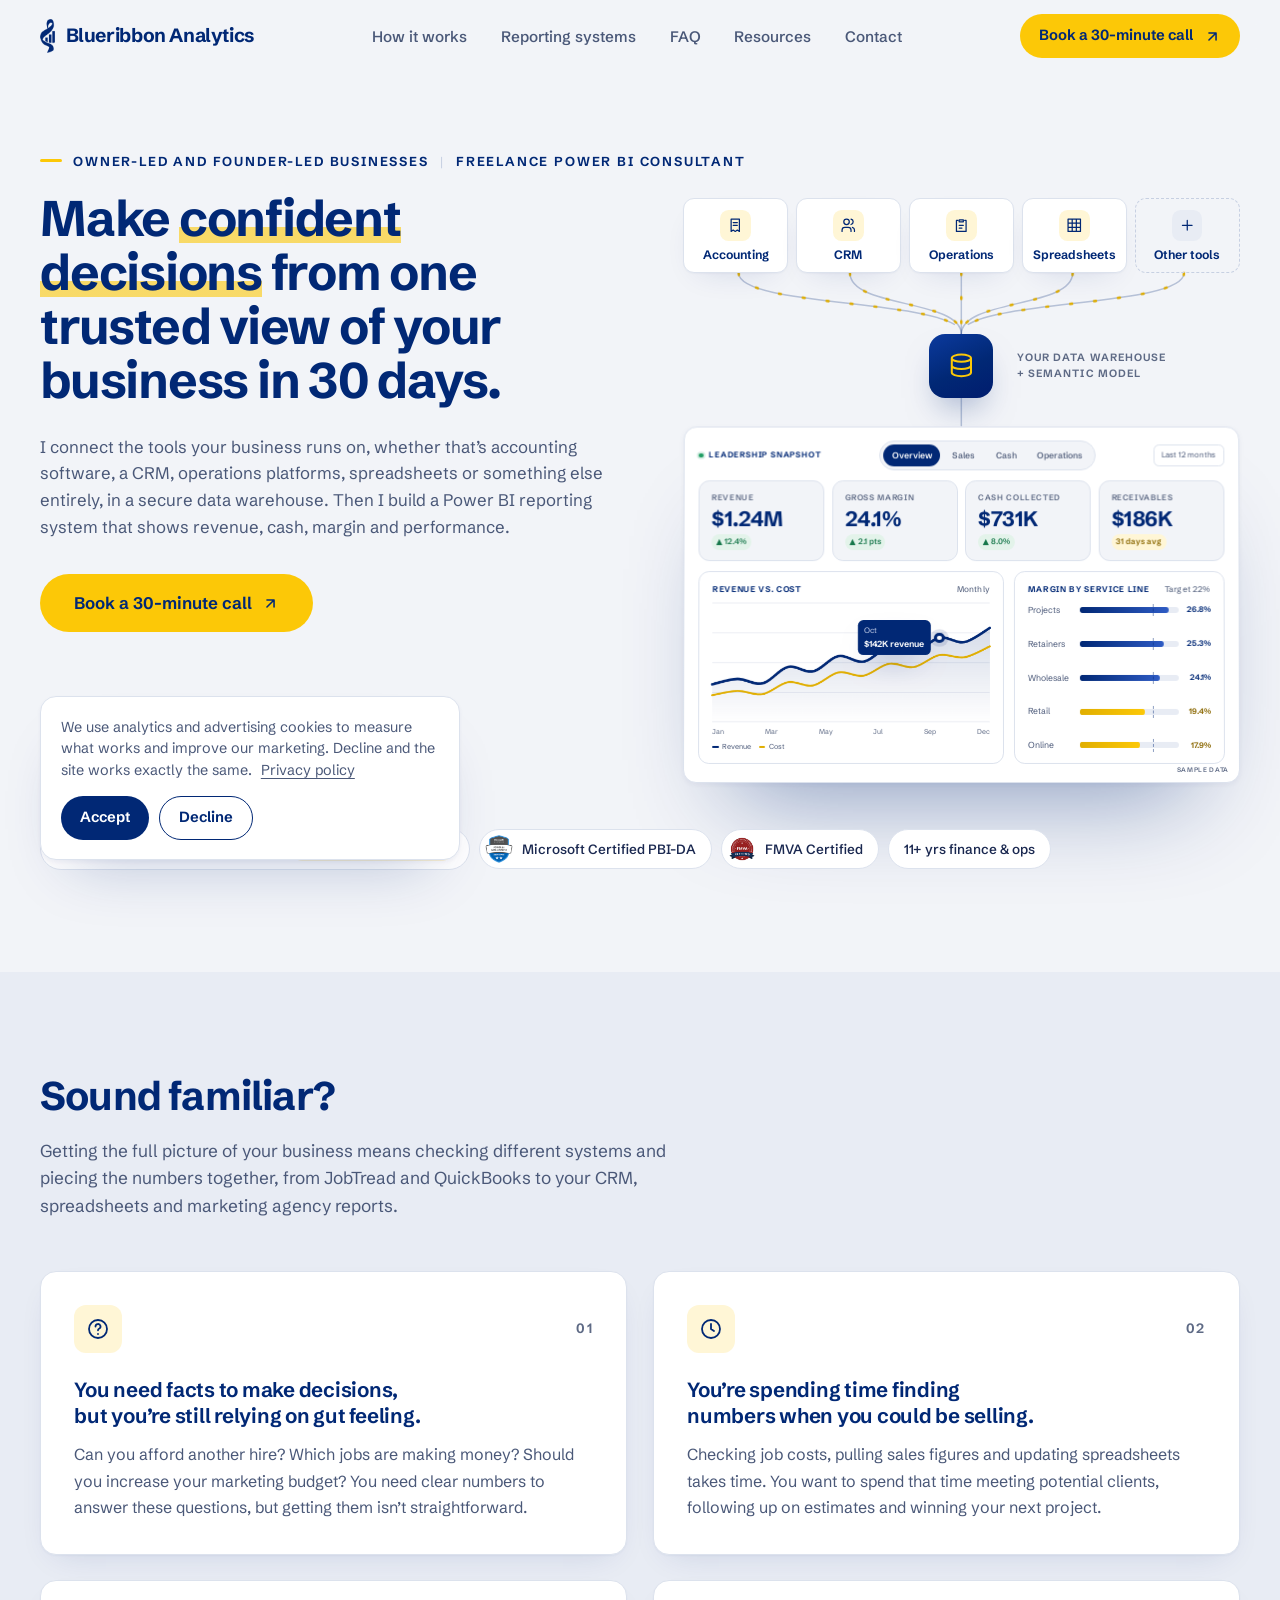
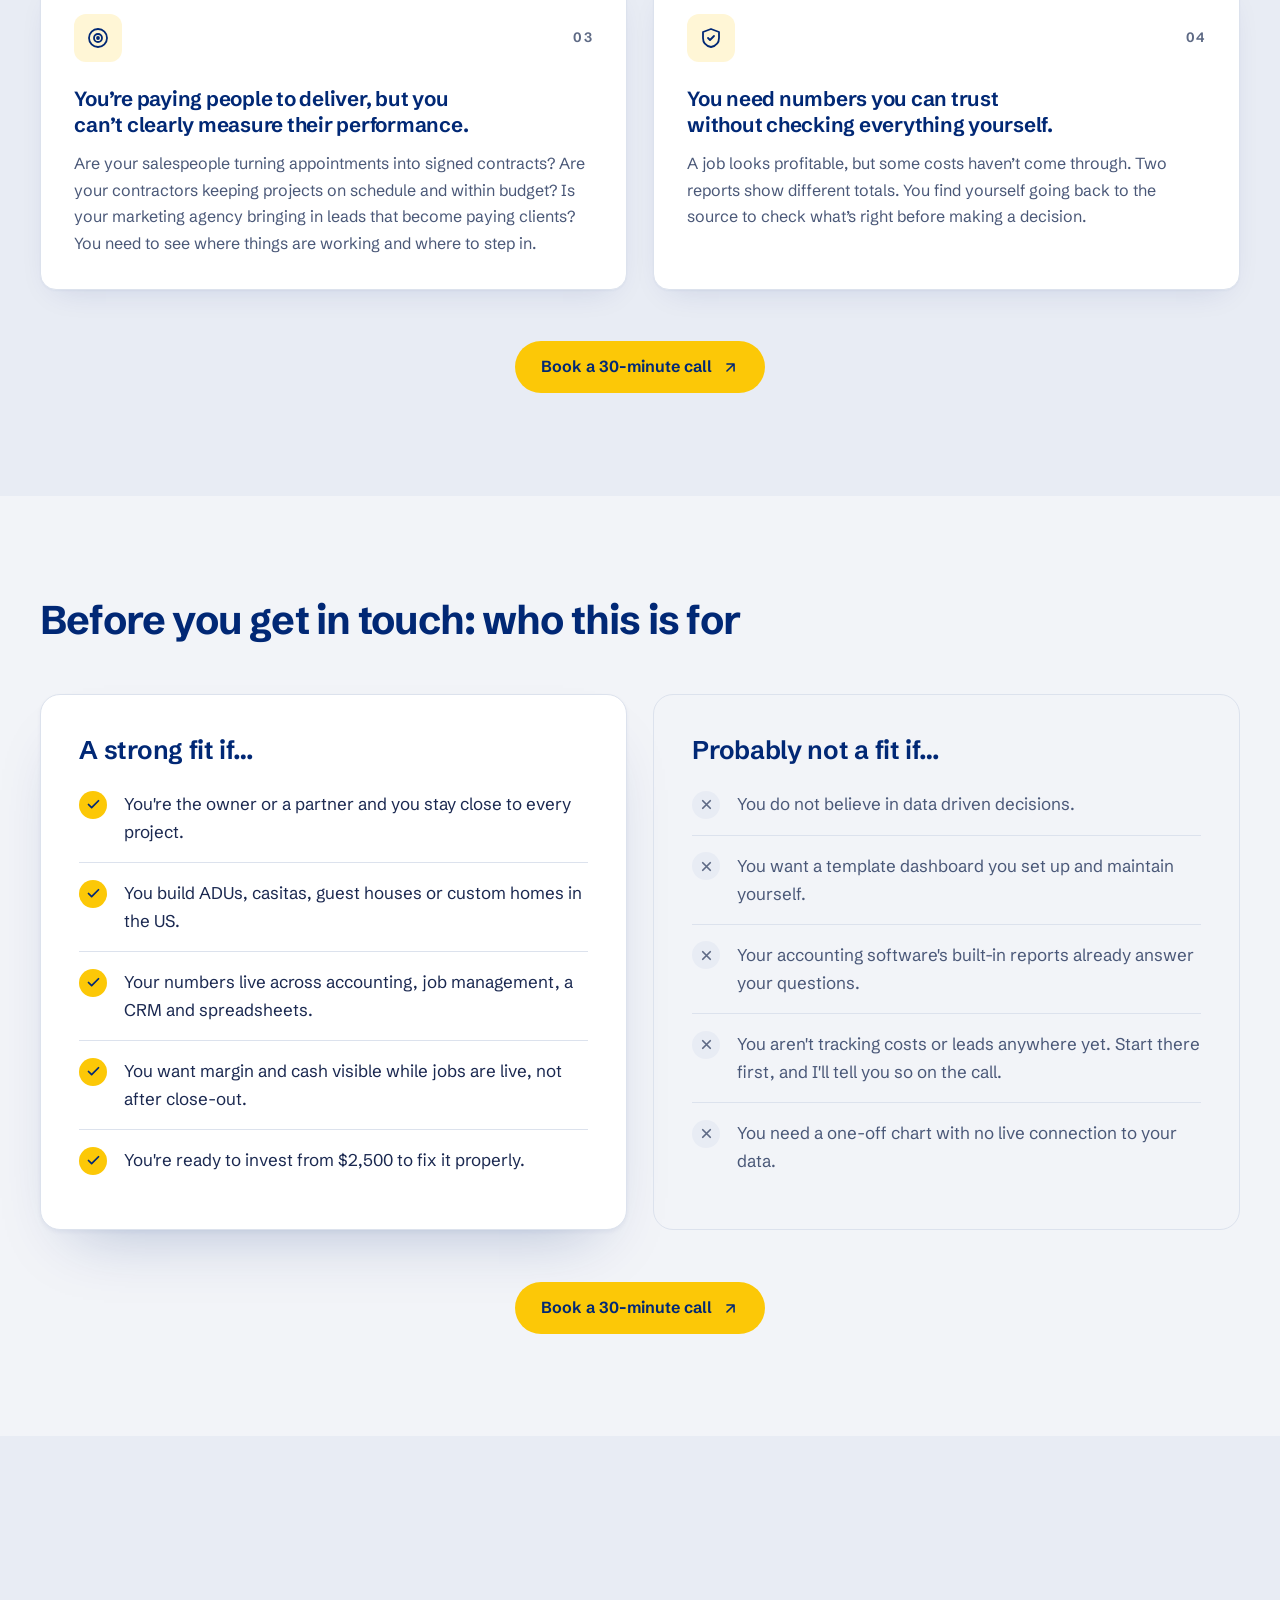
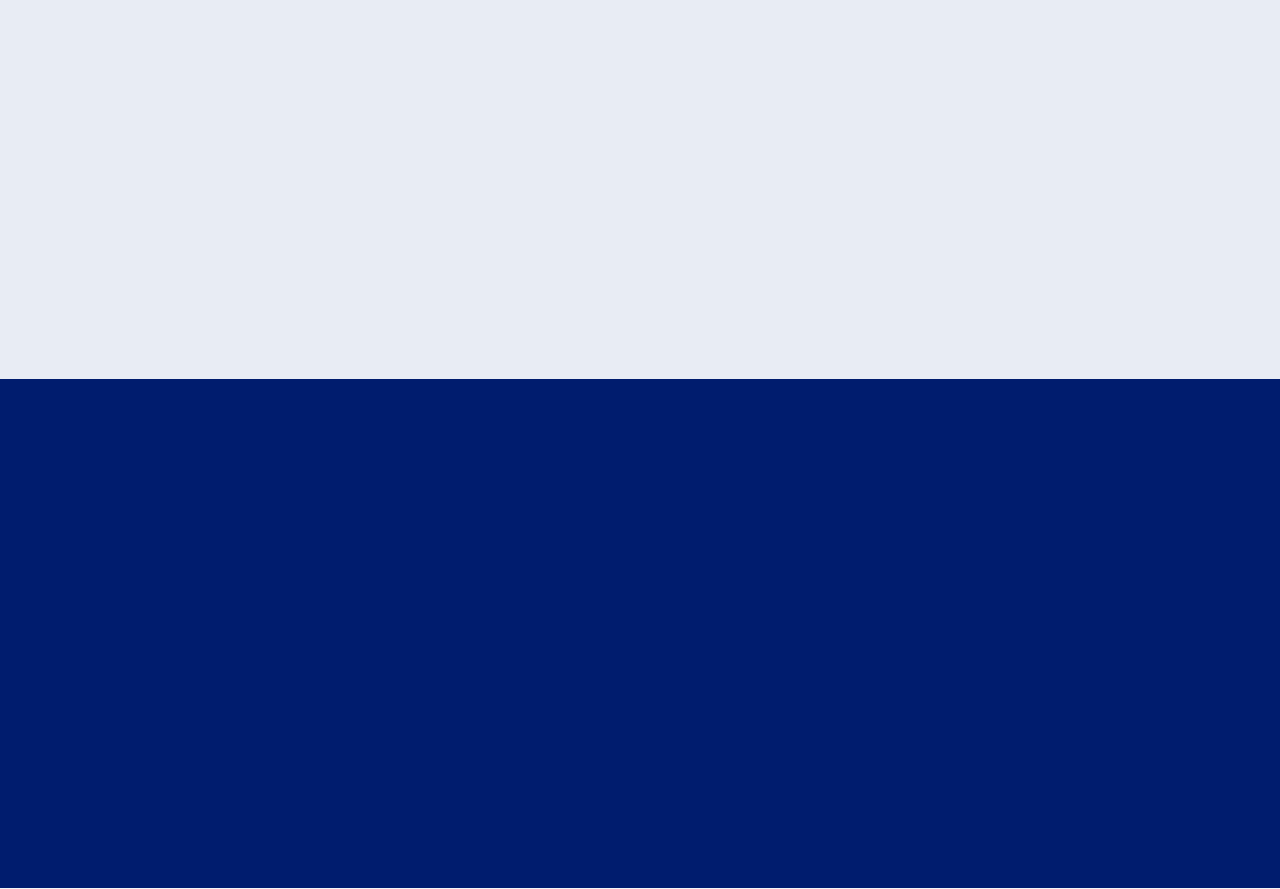
==== index.html @ cebc93d5 "Hero: shorter intro, trust chips on one row under both columns Co-Authored-By: Claude Opus 5.5 <nore" ====
<!DOCTYPE html>
<html lang="en">
<head>
<meta charset="utf-8">
<meta name="viewport" content="width=device-width, initial-scale=1">
<title>Freelance Power BI Consultant | Reporting Systems for Confident Decisions | Blueribbon</title>
<meta name="description" content="Freelance Power BI consultant for owner-led and founder-led businesses. I connect your accounting, CRM, operations and spreadsheet data into one trusted reporting system, live in 30 days.">
<meta name="keywords" content="freelance Power BI consultant, Power BI reporting system, Power BI dashboard, business reporting system, data warehouse, Power BI contract, BI consultant, Royce Mekolle, Blueribbon Analytics">
<meta name="author" content="Royce Mekolle">
<meta name="robots" content="index, follow, max-image-preview:large">
<meta name="theme-color" content="#F2F4F8">
<link rel="canonical" href="https://blueribbonanalytics.com/">
<meta property="og:type" content="website">
<meta property="og:site_name" content="Blueribbon Analytics">
<meta property="og:title" content="Make confident decisions from one trusted view of your business in 30 days">
<meta property="og:description" content="Freelance Power BI consultant for owner-led and founder-led businesses. I connect your accounting, CRM, operations and spreadsheet data into one trusted reporting system, live in 30 days.">
<meta property="og:url" content="https://blueribbonanalytics.com/">
<meta property="og:image" content="https://blueribbonanalytics.com/og-image.png">
<meta property="og:image:width" content="1200">
<meta property="og:image:height" content="630">
<meta property="og:locale" content="en_US">
<meta name="twitter:card" content="summary_large_image">
<meta name="twitter:title" content="Make confident decisions from one trusted view of your business in 30 days">
<meta name="twitter:description" content="Freelance Power BI consultant for owner-led and founder-led businesses. I connect your accounting, CRM, operations and spreadsheet data into one trusted reporting system, live in 30 days.">
<meta name="twitter:image" content="https://blueribbonanalytics.com/og-image.png">

<script type="application/ld+json">
{
  "@context": "https://schema.org",
  "@type": "ProfessionalService",
  "name": "Blueribbon Analytics",
  "url": "https://blueribbonanalytics.com/",
  "image": "https://blueribbonanalytics.com/og-image.png",
  "description": "Blueribbon Analytics connects the accounting, CRM, operations and spreadsheet data owner-led and founder-led businesses already use into one Power BI reporting system, so decision makers get one trusted view of the business.",
  "priceRange": "From $2,500",
  "audience": {
    "@type": "BusinessAudience",
    "audienceType": "Owner-led and founder-led businesses"
  },
  "knowsAbout": [
    "Power BI",
    "Business Intelligence",
    "Data warehousing",
    "Reporting automation",
    "Financial reporting"
  ],
  "founder": {
    "@type": "Person",
    "name": "Royce Mekolle",
    "jobTitle": "Founder & Principal Consultant",
    "description": "Microsoft Certified Power BI Data Analyst and FMVA with a finance background and over eleven years of experience across industries.",
    "sameAs": "https://www.linkedin.com/in/roycemekolle/"
  },
  "@id": "https://blueribbonanalytics.com/#business",
  "logo": "https://blueribbonanalytics.com/images/favicon.png",
  "email": "royce@blueribbonanalytics.com",
  "sameAs": [
    "https://www.linkedin.com/in/roycemekolle/",
    "https://page.famewall.io/blueribbonanalytics"
  ],
  "serviceType": "Freelance Power BI consulting and reporting systems",
  "slogan": "Make confident decisions from one trusted view of your business in 30 days",
  "makesOffer": {
    "@type": "Offer",
    "name": "Custom Power BI reporting system",
    "description": "A Power BI reporting system built in 30 days that connects accounting, CRM, operations, spreadsheet and other business data in a secure data warehouse, then looked after every month.",
    "priceSpecification": {
      "@type": "PriceSpecification",
      "price": "2500",
      "priceCurrency": "USD",
      "description": "Projects start at $2,500"
    }
  }
}
</script>
<script type="application/ld+json">
{
  "@context": "https://schema.org",
  "@type": "FAQPage",
  "mainEntity": [
    {
      "@type": "Question",
      "name": "Is Blueribbon a good fit for my business?",
      "acceptedAnswer": {
        "@type": "Answer",
        "text": "Blueribbon is built for small businesses where leadership is close to operations and important information lives across multiple systems. We often work directly with owners, but a director or department leader can also lead the project when the goal is to give management a clearer view of the business. Industry, headcount and company age matter less than whether the current reporting setup is creating a real visibility problem."
      }
    },
    {
      "@type": "Question",
      "name": "How long does a reporting system take to build?",
      "acceptedAnswer": {
        "@type": "Answer",
        "text": "The core offer is to get your reporting system live in 30 days. During the Understand phase, if the scope or source systems require more time, we will identify that early and agree the timeline before the full build proceeds."
      }
    },
    {
      "@type": "Question",
      "name": "How do you price a project?",
      "acceptedAnswer": {
        "@type": "Answer",
        "text": "Projects start at $2,500. The final price depends on the number and complexity of data sources, integration requirements and reporting scope. You receive a clear proposal once we understand what the system needs to do."
      }
    },
    {
      "@type": "Question",
      "name": "Do I have to pay the full project cost upfront?",
      "acceptedAnswer": {
        "@type": "Answer",
        "text": "No. Projects use milestone-based payments: 40% for Understand + Connect, 40% after the core system is built and demonstrated, and 20% at Launch."
      }
    },
    {
      "@type": "Question",
      "name": "What happens after the system goes live?",
      "acceptedAnswer": {
        "@type": "Answer",
        "text": "Ongoing management can keep the system running, accurate, relevant and improving as your business changes. Larger expansions, such as new data sources or major new reporting areas, are scoped separately."
      }
    },
    {
      "@type": "Question",
      "name": "Do you only work in Power BI?",
      "acceptedAnswer": {
        "@type": "Answer",
        "text": "Power BI is the main reporting interface I use, but the client is buying a reporting system, not a dashboard tool. The work can include source connections, APIs, data transformation, modeling and, where the project requires it, a data warehouse."
      }
    },
    {
      "@type": "Question",
      "name": "Who owns the reporting system?",
      "acceptedAnswer": {
        "@type": "Answer",
        "text": "You do. The reporting system is built in your environment wherever practical, and your business retains ownership and control of the system and its data. Blueribbon is given the access needed to build and, if you choose ongoing Reporting System Management, continue working on it."
      }
    },
    {
      "@type": "Question",
      "name": "How do you handle data security?",
      "acceptedAnswer": {
        "@type": "Answer",
        "text": "Access is limited to what is required to build and manage the reporting system. Client data and reporting environments remain under the client's control, and NDAs can be signed where required. Specific architecture and access arrangements are agreed for each project."
      }
    }
  ]
}
</script>

<link rel="icon" href="images/favicon.png" type="image/png">
<link rel="apple-touch-icon" href="images/favicon.png">
<link rel="preload" href="fonts/schibsted-grotesk-latin-wght-normal.woff2" as="font" type="font/woff2" crossorigin>
<link rel="stylesheet" href="css/style.css?v=20261101a">
<script>document.documentElement.className+=' js';</script>
</head>
<body>

<!-- icon sprite + shared gradients -->
<svg width="0" height="0" style="position:absolute" aria-hidden="true" focusable="false">
  <defs>
    <linearGradient id="sg" x1="0" y1="0" x2="0" y2="1"><stop offset="0" stop-color="#012875" stop-opacity=".16"/><stop offset="1" stop-color="#012875" stop-opacity="0"/></linearGradient>
    <linearGradient id="ag" x1="0" y1="0" x2="0" y2="1"><stop offset="0" stop-color="#012875" stop-opacity=".16"/><stop offset="1" stop-color="#012875" stop-opacity="0"/></linearGradient>
    <symbol id="i-arrow" viewBox="0 0 24 24"><path d="M7 17L17 7M7 7h10v10"/></symbol>
    <symbol id="i-check" viewBox="0 0 24 24"><path d="M4 12l5 5L20 6"/></symbol>
    <symbol id="i-x" viewBox="0 0 24 24"><path d="M6 6l12 12M18 6L6 18"/></symbol>
    <symbol id="i-receipt" viewBox="0 0 24 24"><path d="M6 3h12v18l-3-2-3 2-3-2-3 2z M9 8h6 M9 12h6"/></symbol>
    <symbol id="i-clip" viewBox="0 0 24 24"><path d="M9 4h6v3H9z M7 5H5v16h14V5h-2 M9 12h6 M9 16h4"/></symbol>
    <symbol id="i-users" viewBox="0 0 24 24"><path d="M16 21v-2a4 4 0 0 0-4-4H7a4 4 0 0 0-4 4v2 M9.5 11a4 4 0 1 0 0-8 4 4 0 0 0 0 8 M21 21v-2a4 4 0 0 0-3-3.9 M16 3.1a4 4 0 0 1 0 7.8"/></symbol>
    <symbol id="i-grid" viewBox="0 0 24 24"><path d="M3 3h18v18H3z M3 9h18 M3 15h18 M9 3v18 M15 3v18"/></symbol>
    <symbol id="i-trend" viewBox="0 0 24 24"><path d="M3 17l6-6 4 4 8-8 M15 7h6v6"/></symbol>
    <symbol id="i-db" viewBox="0 0 24 24"><path d="M12 3c4.4 0 8 1.3 8 3s-3.6 3-8 3-8-1.3-8-3 3.6-3 8-3 M4 6v6c0 1.7 3.6 3 8 3s8-1.3 8-3V6 M4 12v6c0 1.7 3.6 3 8 3s8-1.3 8-3v-6"/></symbol>
    <symbol id="i-help" viewBox="0 0 24 24"><path d="M12 21a9 9 0 1 0 0-18 9 9 0 0 0 0 18 M9.5 9.5a2.5 2.5 0 1 1 3.5 2.3c-.6.3-1 .9-1 1.5 M12 17h.01"/></symbol>
    <symbol id="i-clock" viewBox="0 0 24 24"><path d="M12 7v5l3 2 M12 3a9 9 0 1 0 0 18 9 9 0 0 0 0-18"/></symbol>
    <symbol id="i-target" viewBox="0 0 24 24"><path d="M12 21a9 9 0 1 0 0-18 9 9 0 0 0 0 18 M12 16a4 4 0 1 0 0-8 4 4 0 0 0 0 8 M12 13a1 1 0 1 0 0-2 1 1 0 0 0 0 2"/></symbol>
    <symbol id="i-shield" viewBox="0 0 24 24"><path d="M12 3l8 3v6c0 5-3.5 8-8 9-4.5-1-8-4-8-9V6z M9 12l2 2 4-4"/></symbol>
    <symbol id="i-mail" viewBox="0 0 24 24"><path d="M3 6h18v12H3z M3 7l9 6 9-6"/></symbol>
    <symbol id="i-cal" viewBox="0 0 24 24"><path d="M4 6h16v14H4z M4 10h16 M8 3v4 M16 3v4"/></symbol>
    <symbol id="i-coins" viewBox="0 0 24 24"><path d="M12 5c4 0 7 1.1 7 2.5S16 10 12 10 5 8.9 5 7.5 8 5 12 5 M5 7.5v4C5 12.9 8 14 12 14s7-1.1 7-2.5v-4 M5 11.5v4c0 1.4 3 2.5 7 2.5s7-1.1 7-2.5v-4"/></symbol>
    <symbol id="i-badge" viewBox="0 0 24 24"><path d="M12 3l2.4 1.6 2.9-.2 1.2 2.6 2.4 1.7-.9 2.8.9 2.8-2.4 1.7-1.2 2.6-2.9-.2L12 21l-2.4-1.6-2.9.2-1.2-2.6-2.4-1.7.9-2.8-.9-2.8 2.4-1.7 1.2-2.6 2.9.2z M9 12l2 2 4-4"/></symbol>
    <symbol id="i-tag" viewBox="0 0 24 24"><path d="M20.6 13.4l-7.2 7.2a2 2 0 0 1-2.8 0L3 13V3h10l7.6 7.6a2 2 0 0 1 0 2.8z M7.5 7.5h.01"/></symbol>
    <symbol id="i-lock" viewBox="0 0 24 24"><path d="M6 11h12v9H6z M8 11V8a4 4 0 0 1 8 0v3"/></symbol>
    <symbol id="i-starf" viewBox="0 0 24 24"><path fill="currentColor" stroke="none" d="M12 2.6l2.9 6 6.6.9-4.8 4.6 1.2 6.5L12 17.4l-5.9 3.2 1.2-6.5L2.5 9.5l6.6-.9z"/></symbol>
    <symbol id="i-star" viewBox="0 0 24 24"><path d="M12 3l2.7 5.6 6.1.9-4.4 4.3 1 6.1L12 17l-5.4 2.9 1-6.1L3.2 9.5l6.1-.9z"/></symbol>
  </defs>
</svg>

<a class="skip-link" href="#main">Skip to content</a>

<div id="progress" aria-hidden="true"></div>

<header class="nav" id="nav">
  <div class="shell">
    <div class="nav-in">
      <a class="brand" href="#home" aria-label="Blueribbon Analytics, home">
        <img src="images/mark-navy.png" width="15" height="34" alt="">
        <span>Blueribbon Analytics</span>
      </a>
      <ul class="nav-links" id="nav-links">
        <li><a href="#system">How it works</a></li>
        <li><a href="#results">Reporting systems</a></li>
        <li><a href="#faq">FAQ</a></li>
        <li><a href="resources/">Resources</a></li>
        <li><a href="#question">Contact</a></li>
      </ul>
      <div class="nav-actions">
        <a class="btn btn-cta btn-sm" href="https://tidycal.com/royce/30-minute-meeting-m5n5yjx-mpyvo7q" data-book="nav">Book a 30-minute call <svg aria-hidden="true" viewBox="0 0 24 24"><use href="#i-arrow"/></svg></a>
        <button class="nav-toggle" id="nav-toggle" aria-controls="nav-links" aria-expanded="false" aria-label="Open menu"><svg viewBox="0 0 24 24"><path d="M4 8h16M4 16h16"/></svg></button>
      </div>
    </div>
  </div>
</header>

<main id="main" class="shell">

<!-- ================= HERO ================= -->
<section class="panel hero" id="home">
  <p class="eyebrow hero-fade" style="--i:0"><span class="seg">Owner-led and founder-led businesses</span><span class="sep" aria-hidden="true">|</span><span class="seg">Freelance Power BI consultant</span></p>
  <div class="hero-grid">
    <div class="hero-copy">
      <h1 class="split" data-now>Make <span class="hl">confident decisions</span> from one trusted view of your business in 30 days.</h1>
      <p class="lede hero-fade" style="--i:2">I connect the tools your business runs on, whether that’s accounting software, a CRM, operations platforms, spreadsheets or something else entirely, in a secure data warehouse. Then I build a Power BI reporting system that shows revenue, cash, margin and performance.</p>
      <div class="hero-cta hero-fade" style="--i:3">
        <a class="btn btn-cta" href="https://tidycal.com/royce/30-minute-meeting-m5n5yjx-mpyvo7q" data-book="hero">Book a 30-minute call <svg aria-hidden="true" viewBox="0 0 24 24"><use href="#i-arrow"/></svg></a>
      </div>
    </div>

    <div class="hero-visual">
      <div class="stage" id="stage" role="img" aria-label="Diagram: accounting, CRM, operations, spreadsheets and other tools flow into one data warehouse, which powers a single Power BI reporting system showing revenue, margin, cash collected, receivables and margin by service line. Sample data.">
        <div class="src-row">
          <div class="fl src" style="--d:0"><span class="ic"><svg aria-hidden="true" viewBox="0 0 24 24"><use href="#i-receipt"/></svg></span><b>Accounting</b></div>
          <div class="fl src" style="--d:1"><span class="ic"><svg aria-hidden="true" viewBox="0 0 24 24"><use href="#i-users"/></svg></span><b>CRM</b></div>
          <div class="fl src" style="--d:2"><span class="ic"><svg aria-hidden="true" viewBox="0 0 24 24"><use href="#i-clip"/></svg></span><b>Operations</b></div>
          <div class="fl src" style="--d:3"><span class="ic"><svg aria-hidden="true" viewBox="0 0 24 24"><use href="#i-grid"/></svg></span><b>Spreadsheets</b></div>
          <div class="fl src more" style="--d:4"><span class="ic"><svg aria-hidden="true" viewBox="0 0 24 24"><path d="M12 5v14M5 12h14"/></svg></span><b>Other tools</b></div>
        </div>
        <svg class="flow" viewBox="0 0 500 80" preserveAspectRatio="none" aria-hidden="true" focusable="false">
          <path class="pth" pathLength="1" vector-effect="non-scaling-stroke" style="--i:0" d="M50 0C50 46 250 34 250 80"/>
          <path class="pth" pathLength="1" vector-effect="non-scaling-stroke" style="--i:1" d="M150 0C150 46 250 34 250 80"/>
          <path class="pth" pathLength="1" vector-effect="non-scaling-stroke" style="--i:2" d="M250 0V80"/>
          <path class="pth" pathLength="1" vector-effect="non-scaling-stroke" style="--i:3" d="M350 0C350 46 250 34 250 80"/>
          <path class="pth" pathLength="1" vector-effect="non-scaling-stroke" style="--i:4" d="M450 0C450 46 250 34 250 80"/>
          <path class="pulse" vector-effect="non-scaling-stroke" d="M50 0C50 46 250 34 250 80M150 0C150 46 250 34 250 80M250 0V80M350 0C350 46 250 34 250 80M450 0C450 46 250 34 250 80"/>
        </svg>
        <div class="fl hub-row" style="--d:5">
          <div class="hub"><div class="core"><svg aria-hidden="true" viewBox="0 0 24 24"><use href="#i-db"/></svg></div></div>
          <div class="hub-cap">Your data warehouse<br>+ semantic model</div>
        </div>
        <svg class="flow flow-down" viewBox="0 0 500 40" preserveAspectRatio="none" aria-hidden="true" focusable="false">
          <path class="pth" pathLength="1" vector-effect="non-scaling-stroke" style="--i:6" d="M250 0V40"/>
        </svg>
        <div class="fl db-wrap" style="--d:7">
    <div class="db" id="db">
      <div class="db-top">
        <div class="db-title"><span class="live-dot"></span>Leadership snapshot</div>
        <div class="db-tabs" aria-hidden="true"><span class="on">Overview</span><span>Sales</span><span>Cash</span><span>Operations</span></div>
        <div class="db-range" aria-hidden="true">Last 12 months</div>
      </div>
      <div class="kpis">
        <div class="k"><small>Revenue</small><b data-count="1.24" data-decimals="2" data-prefix="$" data-suffix="M">$1.24M</b><span class="d">▲ 12.4%</span><svg viewBox="0 0 100 30" preserveAspectRatio="none" aria-hidden="true"><path class="sa" d="M0.0 24.0C2.4 23.3 9.5 20.3 14.3 20.0C19.0 19.7 23.8 22.8 28.6 22.0C33.3 21.2 38.1 15.8 42.9 15.0C47.6 14.2 52.4 17.8 57.1 17.0C61.9 16.2 66.7 10.8 71.4 10.0C76.2 9.2 81.0 12.7 85.7 12.0C90.5 11.3 97.6 7.0 100.0 6.0L100 30L0 30Z"/><path class="sl" pathLength="1" d="M0.0 24.0C2.4 23.3 9.5 20.3 14.3 20.0C19.0 19.7 23.8 22.8 28.6 22.0C33.3 21.2 38.1 15.8 42.9 15.0C47.6 14.2 52.4 17.8 57.1 17.0C61.9 16.2 66.7 10.8 71.4 10.0C76.2 9.2 81.0 12.7 85.7 12.0C90.5 11.3 97.6 7.0 100.0 6.0"/></svg></div>
        <div class="k"><small>Gross margin</small><b data-count="24.1" data-decimals="1" data-suffix="%">24.1%</b><span class="d">▲ 2.1 pts</span><svg viewBox="0 0 100 30" preserveAspectRatio="none" aria-hidden="true"><path class="sa" d="M0.0 22.0C2.4 21.8 9.5 21.7 14.3 21.0C19.0 20.3 23.8 18.3 28.6 18.0C33.3 17.7 38.1 19.7 42.9 19.0C47.6 18.3 52.4 15.0 57.1 14.0C61.9 13.0 66.7 13.8 71.4 13.0C76.2 12.2 81.0 9.8 85.7 9.0C90.5 8.2 97.6 8.2 100.0 8.0L100 30L0 30Z"/><path class="sl" pathLength="1" d="M0.0 22.0C2.4 21.8 9.5 21.7 14.3 21.0C19.0 20.3 23.8 18.3 28.6 18.0C33.3 17.7 38.1 19.7 42.9 19.0C47.6 18.3 52.4 15.0 57.1 14.0C61.9 13.0 66.7 13.8 71.4 13.0C76.2 12.2 81.0 9.8 85.7 9.0C90.5 8.2 97.6 8.2 100.0 8.0"/></svg></div>
        <div class="k"><small>Cash collected</small><b data-count="731" data-prefix="$" data-suffix="K">$731K</b><span class="d">▲ 8.0%</span><svg viewBox="0 0 100 30" preserveAspectRatio="none" aria-hidden="true"><path class="sa" d="M0.0 24.0C2.4 23.0 9.5 18.7 14.3 18.0C19.0 17.3 23.8 20.7 28.6 20.0C33.3 19.3 38.1 14.7 42.9 14.0C47.6 13.3 52.4 16.7 57.1 16.0C61.9 15.3 66.7 10.8 71.4 10.0C76.2 9.2 81.0 11.8 85.7 11.0C90.5 10.2 97.6 6.0 100.0 5.0L100 30L0 30Z"/><path class="sl" pathLength="1" d="M0.0 24.0C2.4 23.0 9.5 18.7 14.3 18.0C19.0 17.3 23.8 20.7 28.6 20.0C33.3 19.3 38.1 14.7 42.9 14.0C47.6 13.3 52.4 16.7 57.1 16.0C61.9 15.3 66.7 10.8 71.4 10.0C76.2 9.2 81.0 11.8 85.7 11.0C90.5 10.2 97.6 6.0 100.0 5.0"/></svg></div>
        <div class="k"><small>Receivables</small><b data-count="186" data-prefix="$" data-suffix="K">$186K</b><span class="d n">31 days avg</span><svg viewBox="0 0 100 30" preserveAspectRatio="none" aria-hidden="true"><path class="sa" d="M0.0 20.0C2.4 20.3 9.5 22.5 14.3 22.0C19.0 21.5 23.8 17.7 28.6 17.0C33.3 16.3 38.1 18.7 42.9 18.0C47.6 17.3 52.4 13.7 57.1 13.0C61.9 12.3 66.7 14.7 71.4 14.0C76.2 13.3 81.0 10.2 85.7 9.0C90.5 7.8 97.6 7.3 100.0 7.0L100 30L0 30Z"/><path class="sl" pathLength="1" d="M0.0 20.0C2.4 20.3 9.5 22.5 14.3 22.0C19.0 21.5 23.8 17.7 28.6 17.0C33.3 16.3 38.1 18.7 42.9 18.0C47.6 17.3 52.4 13.7 57.1 13.0C61.9 12.3 66.7 14.7 71.4 14.0C76.2 13.3 81.0 10.2 85.7 9.0C90.5 7.8 97.6 7.3 100.0 7.0"/></svg></div>
      </div>
      <div class="db-main">
        <div class="card">
          <p class="h5">Revenue vs. cost <i>Monthly</i></p>
          <div class="chart">
            <svg viewBox="0 0 600 220" preserveAspectRatio="none" aria-hidden="true">
              <path class="grid" d="M0 0H600M0 55H600M0 110H600M0 165H600M0 219H600" vector-effect="non-scaling-stroke"/>
              <path class="ar" d="M0.0 150.0C9.1 148.3 36.4 140.3 54.5 140.0C72.7 139.7 90.9 151.7 109.1 148.0C127.3 144.3 145.5 121.7 163.6 118.0C181.8 114.3 200.0 129.3 218.2 126.0C236.4 122.7 254.5 101.0 272.7 98.0C290.9 95.0 309.1 110.7 327.3 108.0C345.5 105.3 363.6 84.7 381.8 82.0C400.0 79.3 418.2 95.0 436.4 92.0C454.5 89.0 472.7 67.3 490.9 64.0C509.1 60.7 527.3 75.0 545.5 72.0C563.6 69.0 590.9 50.3 600.0 46.0L600 220L0 220Z"/>
              <path class="cs" pathLength="1" vector-effect="non-scaling-stroke" d="M0.0 170.0C9.1 168.7 36.4 162.3 54.5 162.0C72.7 161.7 90.9 170.7 109.1 168.0C127.3 165.3 145.5 148.7 163.6 146.0C181.8 143.3 200.0 155.0 218.2 152.0C236.4 149.0 254.5 131.0 272.7 128.0C290.9 125.0 309.1 136.7 327.3 134.0C345.5 131.3 363.6 114.7 381.8 112.0C400.0 109.3 418.2 120.7 436.4 118.0C454.5 115.3 472.7 99.0 490.9 96.0C509.1 93.0 527.3 102.7 545.5 100.0C563.6 97.3 590.9 83.3 600.0 80.0"/>
              <path class="rv" pathLength="1" vector-effect="non-scaling-stroke" d="M0.0 150.0C9.1 148.3 36.4 140.3 54.5 140.0C72.7 139.7 90.9 151.7 109.1 148.0C127.3 144.3 145.5 121.7 163.6 118.0C181.8 114.3 200.0 129.3 218.2 126.0C236.4 122.7 254.5 101.0 272.7 98.0C290.9 95.0 309.1 110.7 327.3 108.0C345.5 105.3 363.6 84.7 381.8 82.0C400.0 79.3 418.2 95.0 436.4 92.0C454.5 89.0 472.7 67.3 490.9 64.0C509.1 60.7 527.3 75.0 545.5 72.0C563.6 69.0 590.9 50.3 600.0 46.0"/>
            </svg>
            <span class="pt" style="left:81.8%;top:29.1%"></span>
            <div class="tip" style="left:81.8%"><span>Oct</span><b>$142K revenue</b></div>
          </div>
          <div class="ax"><span>Jan</span><span>Mar</span><span>May</span><span>Jul</span><span>Sep</span><span>Dec</span></div>
          <div class="leg"><span><i></i>Revenue</span><span><i class="c"></i>Cost</span></div>
        </div>
        <div class="card">
          <p class="h5">Margin by service line <i>Target 22%</i></p>
          <div class="rows">
            <div class="row"><span class="nm">Projects</span><div class="track"><i style="--v:.89;--n:0"></i><span class="tg" style="left:73.3%"></span></div><b>26.8%</b></div>
            <div class="row"><span class="nm">Retainers</span><div class="track"><i style="--v:.84;--n:1"></i><span class="tg" style="left:73.3%"></span></div><b>25.3%</b></div>
            <div class="row"><span class="nm">Wholesale</span><div class="track"><i style="--v:.80;--n:2"></i><span class="tg" style="left:73.3%"></span></div><b>24.1%</b></div>
            <div class="row"><span class="nm">Retail</span><div class="track"><i class="w" style="--v:.65;--n:3"></i><span class="tg" style="left:73.3%"></span></div><b class="w">19.4%</b></div>
            <div class="row"><span class="nm">Online</span><div class="track"><i class="w" style="--v:.6;--n:4"></i><span class="tg" style="left:73.3%"></span></div><b class="w">17.9%</b></div>
          </div>
        </div>
      </div>
      <span class="sample">Sample data</span>
    </div>
        </div>
      </div>
    </div>
  </div>
    <div class="trust hero-trust hero-fade" style="--i:4">
      <div class="rated chip" role="img" aria-label="Rated 4.9 out of 5 from 215 client reviews. Top rated on Fiverr.">
        <span class="stars" aria-hidden="true"><svg viewBox="0 0 24 24"><use href="#i-starf"/></svg><svg viewBox="0 0 24 24"><use href="#i-starf"/></svg><svg viewBox="0 0 24 24"><use href="#i-starf"/></svg><svg viewBox="0 0 24 24"><use href="#i-starf"/></svg><svg viewBox="0 0 24 24"><use href="#i-starf"/></svg></span>
        <b>4.9</b><span class="rv-n">215 client reviews</span><span class="top">Top rated on Fiverr</span>
      </div>
      <span class="chip b"><img src="images/badge-microsoft.png" width="26" height="26" alt="">Microsoft Certified PBI-DA</span>
      <span class="chip b"><img src="images/badge-fmva.png" width="26" height="26" alt="">FMVA Certified</span>
      <span class="chip">11+ yrs finance &amp; ops</span>
    </div>
</section>

<!-- ================= SOUND FAMILIAR ================= -->
<section class="panel" id="problems">
  <div class="sec-head">
    <h2 class="h2 split">Sound familiar?</h2>
    <p class="lede">Getting the full picture of your business means checking different systems and piecing the numbers together, from JobTread and QuickBooks to your CRM, spreadsheets and marketing agency reports.</p>
  </div>
  <div class="pain-grid">
      <article class="glass pain" data-reveal style="--i:0">
        <div class="pain-top"><span class="ico"><svg aria-hidden="true" viewBox="0 0 24 24"><use href="#i-help"/></svg></span><span class="pain-no">01</span></div>
        <h3>You need facts to make decisions, but you’re still relying on gut feeling.</h3>
        <p>Can you afford another hire? Which jobs are making money? Should you increase your marketing budget? You need clear numbers to answer these questions, but getting them isn’t straightforward.</p>
      </article>
      <article class="glass pain" data-reveal style="--i:1">
        <div class="pain-top"><span class="ico"><svg aria-hidden="true" viewBox="0 0 24 24"><use href="#i-clock"/></svg></span><span class="pain-no">02</span></div>
        <h3>You’re spending time finding numbers when you could be selling.</h3>
        <p>Checking job costs, pulling sales figures and updating spreadsheets takes time. You want to spend that time meeting potential clients, following up on estimates and winning your next project.</p>
      </article>
      <article class="glass pain" data-reveal style="--i:0">
        <div class="pain-top"><span class="ico"><svg aria-hidden="true" viewBox="0 0 24 24"><use href="#i-target"/></svg></span><span class="pain-no">03</span></div>
        <h3>You’re paying people to deliver, but you can’t clearly measure their performance.</h3>
        <p>Are your salespeople turning appointments into signed contracts? Are your contractors keeping projects on schedule and within budget? Is your marketing agency bringing in leads that become paying clients? You need to see where things are working and where to step in.</p>
      </article>
      <article class="glass pain" data-reveal style="--i:1">
        <div class="pain-top"><span class="ico"><svg aria-hidden="true" viewBox="0 0 24 24"><use href="#i-shield"/></svg></span><span class="pain-no">04</span></div>
        <h3>You need numbers you can trust without checking everything yourself.</h3>
        <p>A job looks profitable, but some costs haven’t come through. Two reports show different totals. You find yourself going back to the source to check what’s right before making a decision.</p>
      </article>
  </div>
  <div class="sec-cta"><a class="btn btn-cta" href="https://tidycal.com/royce/30-minute-meeting-m5n5yjx-mpyvo7q" data-book="problems">Book a 30-minute call <svg aria-hidden="true" viewBox="0 0 24 24"><use href="#i-arrow"/></svg></a></div>
</section>

<!-- ================= WHO IT'S FOR ================= -->
<section class="panel" id="fit">
  <div class="sec-head one">
    <h2 class="h2 split">Before you get in touch: who this is for</h2>
  </div>
  <div class="fit">
    <div class="fit-col yes" data-reveal>
      <h3>A strong fit if…</h3>
      <ul>
        <li><span class="tick-i"><svg aria-hidden="true" viewBox="0 0 24 24"><use href="#i-check"/></svg></span><span>You're the owner or a partner and you stay close to every project.</span></li>
        <li><span class="tick-i"><svg aria-hidden="true" viewBox="0 0 24 24"><use href="#i-check"/></svg></span><span>You build ADUs, casitas, guest houses or custom homes in the US.</span></li>
        <li><span class="tick-i"><svg aria-hidden="true" viewBox="0 0 24 24"><use href="#i-check"/></svg></span><span>Your numbers live across accounting, job management, a CRM and spreadsheets.</span></li>
        <li><span class="tick-i"><svg aria-hidden="true" viewBox="0 0 24 24"><use href="#i-check"/></svg></span><span>You want margin and cash visible while jobs are live, not after close-out.</span></li>
        <li><span class="tick-i"><svg aria-hidden="true" viewBox="0 0 24 24"><use href="#i-check"/></svg></span><span>You're ready to invest from $2,500 to fix it properly.</span></li>
      </ul>
    </div>
    <div class="fit-col no" data-reveal style="--i:1">
      <h3>Probably not a fit if…</h3>
      <ul>
        <li><span class="tick-i"><svg aria-hidden="true" viewBox="0 0 24 24"><use href="#i-x"/></svg></span><span>You do not believe in data driven decisions.</span></li>
        <li><span class="tick-i"><svg aria-hidden="true" viewBox="0 0 24 24"><use href="#i-x"/></svg></span><span>You want a template dashboard you set up and maintain yourself.</span></li>
        <li><span class="tick-i"><svg aria-hidden="true" viewBox="0 0 24 24"><use href="#i-x"/></svg></span><span>Your accounting software's built-in reports already answer your questions.</span></li>
        <li><span class="tick-i"><svg aria-hidden="true" viewBox="0 0 24 24"><use href="#i-x"/></svg></span><span>You aren't tracking costs or leads anywhere yet. Start there first, and I'll tell you so on the call.</span></li>
        <li><span class="tick-i"><svg aria-hidden="true" viewBox="0 0 24 24"><use href="#i-x"/></svg></span><span>You need a one-off chart with no live connection to your data.</span></li>
      </ul>
    </div>
  </div>
  <div class="sec-cta"><a class="btn btn-cta" href="https://tidycal.com/royce/30-minute-meeting-m5n5yjx-mpyvo7q" data-book="fit">Book a 30-minute call <svg aria-hidden="true" viewBox="0 0 24 24"><use href="#i-arrow"/></svg></a></div>
</section>

<!-- ================= HOW IT WORKS ================= -->
<section class="panel" id="system">
  <div class="sec-head">
    <h2 class="h2 split">Custom reporting systems to run your business on</h2>
    <p class="lede">Built in 30 days, then looked after every month, so your numbers stay right long after launch day.</p>
  </div>

  <div class="steps4" data-reveal>
    <div class="rail"><i></i></div>
    <article class="glass stp" style="--k:0">
      <div class="stp-top"><span class="tag">Understand</span><span class="wk">Week 1</span></div>
      <div class="stp-no">01</div>
      <h3>Built around your decisions</h3>
      <p>We start with the decisions you make each week, then map which systems hold the numbers behind them.</p>
    </article>
    <article class="glass stp" style="--k:1">
      <div class="stp-top"><span class="tag">Connect</span><span class="wk">Weeks 1 to 2</span></div>
      <div class="stp-no">02</div>
      <h3>Every system, connected</h3>
      <p>Your operations, finance, sales and marketing data flow into a data warehouse in your own cloud account, refreshed on schedule.</p>
    </article>
    <article class="glass stp" style="--k:2">
      <div class="stp-top"><span class="tag">Build</span><span class="wk">Weeks 2 to 3</span></div>
      <div class="stp-no">03</div>
      <h3>Numbers everyone agrees on</h3>
      <p>We define each KPI against your real data and you approve the design. Then we build your reporting system.</p>
    </article>
    <article class="glass stp" style="--k:3">
      <div class="stp-top"><span class="tag">Launch</span><span class="wk">Week 4</span></div>
      <div class="stp-no">04</div>
      <h3>Checked, live and handed over</h3>
      <p>Every number is checked against your own systems before it goes live. Then we take your team through it and hand over the documentation.</p>
    </article>
  </div>

  

  <div class="maintain" id="maintain">
    <div>
      <span class="tag">Maintain</span> <span class="wk" style="margin-left:.6rem">Every month after launch</span>
      <h3>Looked after, so you can focus on selling</h3>
      <p>We watch every refresh and fix problems, often before you notice them. Requests get a reply within 24 hours. Each week we explain one number that moved and what’s driving it.</p>
    </div>
  </div>

  <p class="closing split">A fixed price to build it, <em>one monthly fee to keep it right.</em></p>
  <div class="sec-cta"><a class="btn btn-cta" href="https://tidycal.com/royce/30-minute-meeting-m5n5yjx-mpyvo7q" data-book="system">Book a 30-minute call <svg aria-hidden="true" viewBox="0 0 24 24"><use href="#i-arrow"/></svg></a></div>
</section>

<!-- ================= CLIENT REVIEWS ================= -->
<section class="panel" id="clients">
  <div class="sec-head one">
    <h2 class="h2 split">What clients say about working with Royce</h2>
  </div>
  <div class="fame-card">
    <div class="famewall-embed" data-src="blueribbonanalytics" data-format="carousel" data-autoplay="1" style="width:100%;display:block!important"></div>
  </div>
  <div class="sec-cta"><a class="btn btn-cta" href="https://tidycal.com/royce/30-minute-meeting-m5n5yjx-mpyvo7q" data-book="clients">Book a 30-minute call <svg aria-hidden="true" viewBox="0 0 24 24"><use href="#i-arrow"/></svg></a></div>
</section>

<!-- ================= ABOUT ================= -->
<section class="panel about" id="about">
  <div class="about-grid">
    <div class="about-left">
      <p class="eyebrow">Meet Royce</p>
      <h2 class="h2 split">Who you'll be working with</h2>
      <p class="lede">I'm Royce Mekolle. My background combines finance, operations and Power BI. You bring the knowledge of how you build. I bring the discipline of turning that into numbers you can run the business on.</p>
      <figure class="photo">
        <img src="images/royce-mekolle-profile.jpg" width="560" height="700" loading="lazy" decoding="async" alt="Royce Mekolle, founder of Blueribbon Analytics">
      </figure>
      <p class="privacy">Blueribbon Analytics will never share your info with anyone</p>
    </div>
    <div class="why">
      <article class="why-card" data-reveal style="--i:0">
        <span class="ico"><svg aria-hidden="true" viewBox="0 0 24 24"><use href="#i-check"/></svg></span>
        <h3>Proven Approaches</h3>
        <p>A clear four step method, Understand, Connect, Build and Launch, built around the decisions you make each week.</p>
      </article>
      <article class="why-card" data-reveal style="--i:1">
        <span class="ico"><svg aria-hidden="true" viewBox="0 0 24 24"><use href="#i-coins"/></svg></span>
        <h3>Decade of Expertise</h3>
        <p>11+ years across finance and operations, so your numbers get checked the way an accountant would check them.</p>
      </article>
      <article class="why-card" data-reveal style="--i:0">
        <span class="ico"><svg aria-hidden="true" viewBox="0 0 24 24"><use href="#i-target"/></svg></span>
        <h3>Unmatched Passion</h3>
        <p>I care about getting every number right, and I check each one against your own systems before it goes live.</p>
      </article>
      <article class="why-card" data-reveal style="--i:1">
        <span class="ico"><svg aria-hidden="true" viewBox="0 0 24 24"><use href="#i-users"/></svg></span>
        <h3>Personal Attention</h3>
        <p>You work with me directly from first call to launch, never a rotating cast of juniors.</p>
      </article>
      <article class="why-card" data-reveal style="--i:0">
        <span class="ico"><svg aria-hidden="true" viewBox="0 0 24 24"><use href="#i-help"/></svg></span>
        <h3>Diverse Experience</h3>
        <p>Reporting systems built for clinics, retail, cleaning and restoration, skincare and real estate teams, so lessons carry across industries.</p>
      </article>
      <article class="why-card" data-reveal style="--i:1">
        <span class="ico"><svg aria-hidden="true" viewBox="0 0 24 24"><use href="#i-badge"/></svg></span>
        <h3>Certified</h3>
        <p>Microsoft Certified Power BI Data Analyst and FMVA certified.</p>
      </article>
    </div>
  </div>
  <div class="sec-cta"><a class="btn btn-cta" href="https://tidycal.com/royce/30-minute-meeting-m5n5yjx-mpyvo7q" data-book="about">Book a 30-minute call <svg aria-hidden="true" viewBox="0 0 24 24"><use href="#i-arrow"/></svg></a></div>
</section>

<!-- ================= RESULTS ================= -->
<section class="panel" id="results">
  <div class="sec-head">
    <div>
      <p class="eyebrow">Client results</p>
      <h2 class="h2 split">From a reporting problem to a clearer way to run the business</h2>
    </div>
    <p class="lede">Different industries, same principle: start with the management question, connect the right data, then build reporting that shows what is happening, where to look, and why it is happening.</p>
  </div>

  <div class="cases">
    <article class="case big" data-reveal>
      <a class="case-img" href="https://app.powerbi.com/view?r=eyJrIjoiZWQzMjY5NDEtODNmZS00MTVjLWE4NzgtNDFhODc0YTdkNTE0IiwidCI6ImIyNzVhMDkyLTE3ODUtNDJiZi04YjIwLWZkMjhkMjhjZjBhMCIsImMiOjl9" target="_blank" rel="noopener" aria-label="Open the live residential real estate sales report in a new tab"><img src="images/case-real-estate-sales.jpg" width="1120" height="700" loading="lazy" decoding="async" alt="Residential real estate sales visibility report showing pipeline, lead sources and closing performance"></a>
      <div class="case-body">
        <span class="case-tag">Residential real estate · Sales visibility</span>
        <h3>From separate pipeline numbers to one view of sales performance</h3>
        <p>The sales team needed one place to understand pipeline, lead sources and closing performance instead of viewing each part separately. I brought the reporting together into a consolidated sales view so management could see what was happening across the funnel, identify where performance was changing, and investigate the sources, stages and activity behind it.</p>
        <a class="lnk" href="https://app.powerbi.com/view?r=eyJrIjoiZWQzMjY5NDEtODNmZS00MTVjLWE4NzgtNDFhODc0YTdkNTE0IiwidCI6ImIyNzVhMDkyLTE3ODUtNDJiZi04YjIwLWZkMjhkMjhjZjBhMCIsImMiOjl9" target="_blank" rel="noopener">View live report <svg aria-hidden="true" viewBox="0 0 24 24"><use href="#i-arrow"/></svg></a>
      </div>
    </article>
    <article class="case big" data-reveal>
      <a class="case-img" href="https://app.powerbi.com/view?r=eyJrIjoiNGM0YmQzOTEtNTAzOS00MjdhLTljZGEtZmJlNDg2NDNkMWFkIiwidCI6ImIyNzVhMDkyLTE3ODUtNDJiZi04YjIwLWZkMjhkMjhjZjBhMCIsImMiOjl9" target="_blank" rel="noopener" aria-label="Open the live invoice tracking report in a new tab"><img src="images/case-invoice-tracking.jpg" width="1120" height="700" loading="lazy" decoding="async" alt="Invoice tracking reporting system showing outstanding balances and aging"></a>
      <div class="case-body">
        <span class="case-tag">Healthcare clinic · Invoice visibility</span>
        <h3>From checking the accounting system manually to knowing what is outstanding</h3>
        <p>A cardiac clinic in Panama needed a reliable way to see outstanding invoices without repeatedly logging into its accounting software and piecing the answer together. I connected the reporting directly to the accounting source and built a live view of outstanding balances and aging.</p>
        <a class="lnk" href="https://app.powerbi.com/view?r=eyJrIjoiNGM0YmQzOTEtNTAzOS00MjdhLTljZGEtZmJlNDg2NDNkMWFkIiwidCI6ImIyNzVhMDkyLTE3ODUtNDJiZi04YjIwLWZkMjhkMjhjZjBhMCIsImMiOjl9" target="_blank" rel="noopener">View live report <svg aria-hidden="true" viewBox="0 0 24 24"><use href="#i-arrow"/></svg></a>
      </div>
    </article>
    <article class="case big" data-reveal style="--i:1">
      <a class="case-img" href="https://app.powerbi.com/view?r=eyJrIjoiODc1MTQxY2MtZWU5MC00NmM5LWJhNzItNjc0ZTUwZDcxNzg0IiwidCI6ImIyNzVhMDkyLTE3ODUtNDJiZi04YjIwLWZkMjhkMjhjZjBhMCIsImMiOjl9" target="_blank" rel="noopener" aria-label="Open the live cleaning and restoration report in a new tab"><img src="images/case-cleaning-restoration.jpg" width="1120" height="700" loading="lazy" decoding="async" alt="Cleaning and restoration performance tracking reporting system"></a>
      <div class="case-body">
        <span class="case-tag">Cleaning &amp; restoration · Weekly performance</span>
        <h3>From a Monday export to an always-current management view</h3>
        <p>Every Monday, someone exported data to Excel to prepare incomplete performance numbers. The source system had no API, so I built an automated email-based pipeline, added commission logic and data checks, and turned the weekly reporting task into an always-current management view.</p>
        <a class="lnk" href="https://app.powerbi.com/view?r=eyJrIjoiODc1MTQxY2MtZWU5MC00NmM5LWJhNzItNjc0ZTUwZDcxNzg0IiwidCI6ImIyNzVhMDkyLTE3ODUtNDJiZi04YjIwLWZkMjhkMjhjZjBhMCIsImMiOjl9" target="_blank" rel="noopener">View live report <svg aria-hidden="true" viewBox="0 0 24 24"><use href="#i-arrow"/></svg></a>
      </div>
    </article>
    <article class="case big more" data-reveal>
      <a class="case-img" href="https://app.powerbi.com/view?r=eyJrIjoiNDQ3NzUxZjEtZGYwZS00OWNiLTkwZjAtZGNlYjg1ZDFkYjhjIiwidCI6ImIyNzVhMDkyLTE3ODUtNDJiZi04YjIwLWZkMjhkMjhjZjBhMCIsImMiOjl9" target="_blank" rel="noopener" aria-label="Open the live inventory report in a new tab"><img src="images/case-cosmetics-inventory.jpg" width="1120" height="700" loading="lazy" decoding="async" alt="Cosmetics brand real-time inventory and performance reporting system"></a>
      <div class="case-body">
        <span class="case-tag">Retail · Inventory performance</span>
        <h3>From hours of manual pulls to stock visibility updated hourly</h3>
        <p>This retail company spent hours each day manually pulling reports from its inventory platform. I connected the reporting directly to the inventory API so stock on hand and other operating KPIs update automatically, and management can drill into the products behind the movement.</p>
        <a class="lnk" href="https://app.powerbi.com/view?r=eyJrIjoiNDQ3NzUxZjEtZGYwZS00OWNiLTkwZjAtZGNlYjg1ZDFkYjhjIiwidCI6ImIyNzVhMDkyLTE3ODUtNDJiZi04YjIwLWZkMjhkMjhjZjBhMCIsImMiOjl9" target="_blank" rel="noopener">View live report <svg aria-hidden="true" viewBox="0 0 24 24"><use href="#i-arrow"/></svg></a>
      </div>
    </article>
    <article class="case big more" data-reveal style="--i:1">
      <a class="case-img" href="https://app.powerbi.com/view?r=eyJrIjoiOWI2YmZiNDctZGE4ZS00MGQwLTg0MWMtZDFmYzU5ZGY0OTI0IiwidCI6ImIyNzVhMDkyLTE3ODUtNDJiZi04YjIwLWZkMjhkMjhjZjBhMCIsImMiOjl9" target="_blank" rel="noopener" aria-label="Open the live customer segmentation report in a new tab"><img src="images/case-skincare-rfm.jpg" width="1120" height="700" loading="lazy" decoding="async" alt="Skincare brand RFM customer segmentation reporting system"></a>
      <div class="case-body">
        <span class="case-tag">Skincare brand · Customer behaviour</span>
        <h3>From sales totals to knowing which customers need attention</h3>
        <p>The brand could see sales, but basic totals did not explain customer behaviour. I built an RFM model around recency, frequency and value so management could identify the segments that deserved attention and understand why customers were classified as loyal, promising or at risk.</p>
        <a class="lnk" href="https://app.powerbi.com/view?r=eyJrIjoiOWI2YmZiNDctZGE4ZS00MGQwLTg0MWMtZDFmYzU5ZGY0OTI0IiwidCI6ImIyNzVhMDkyLTE3ODUtNDJiZi04YjIwLWZkMjhkMjhjZjBhMCIsImMiOjl9" target="_blank" rel="noopener">View live report <svg aria-hidden="true" viewBox="0 0 24 24"><use href="#i-arrow"/></svg></a>
      </div>
    </article>
  </div>
  <p class="cases-note">Figures in the live reports are randomized for client privacy.</p>
  <div class="sec-cta"><a class="btn btn-cta" href="https://tidycal.com/royce/30-minute-meeting-m5n5yjx-mpyvo7q" data-book="results">Book a 30-minute call <svg aria-hidden="true" viewBox="0 0 24 24"><use href="#i-arrow"/></svg></a></div>
</section>

<!-- ================= FAQ ================= -->
<section class="panel" id="faq">
  <div class="faq-wrap">
    <div class="sticky">
      <p class="eyebrow">Questions</p>
      <h2 class="h2 split">Questions Builders ask first.</h2>
      <p class="lede" style="margin-top:1.2rem">Still deciding? Here's what business owners usually ask before we get started.</p>
    </div>
    <div class="faq">
      <details><summary><span class="n">01</span><span>Is Blueribbon a good fit for my business?</span><span class="pm"></span></summary><p class="ans">Blueribbon is built for small businesses where leadership is close to operations and important information lives across multiple systems. We often work directly with owners, but a director or department leader can also lead the project when the goal is to give management a clearer view of the business. Industry, headcount and company age matter less than whether the current reporting setup is creating a real visibility problem.</p></details>
      <details><summary><span class="n">02</span><span>How long does a reporting system take to build?</span><span class="pm"></span></summary><p class="ans">The core offer is to get your reporting system live in 30 days. During the Understand phase, if the scope or source systems require more time, we will identify that early and agree the timeline before the full build proceeds.</p></details>
      <details><summary><span class="n">03</span><span>How do you price a project?</span><span class="pm"></span></summary><p class="ans">Projects start at $2,500. The final price depends on the number and complexity of data sources, integration requirements and reporting scope. You receive a clear proposal once we understand what the system needs to do.</p></details>
      <details><summary><span class="n">04</span><span>Do I have to pay the full project cost upfront?</span><span class="pm"></span></summary><p class="ans">No. Projects use milestone-based payments: 40% for Understand + Connect, 40% after the core system is built and demonstrated, and 20% at Launch.</p></details>
      <details><summary><span class="n">05</span><span>What happens after the system goes live?</span><span class="pm"></span></summary><p class="ans">Ongoing management can keep the system running, accurate, relevant and improving as your business changes. Larger expansions, such as new data sources or major new reporting areas, are scoped separately.</p></details>
      <details><summary><span class="n">06</span><span>Do you only work in Power BI?</span><span class="pm"></span></summary><p class="ans">Power BI is the main reporting interface I use, but the client is buying a reporting system, not a dashboard tool. The work can include source connections, APIs, data transformation, modeling and, where the project requires it, a data warehouse.</p></details>
      <details><summary><span class="n">07</span><span>Who owns the reporting system?</span><span class="pm"></span></summary><p class="ans">You do. The reporting system is built in your environment wherever practical, and your business retains ownership and control of the system and its data. Blueribbon is given the access needed to build and, if you choose ongoing Reporting System Management, continue working on it.</p></details>
      <details><summary><span class="n">08</span><span>How do you handle data security?</span><span class="pm"></span></summary><p class="ans">Access is limited to what is required to build and manage the reporting system. Client data and reporting environments remain under the client's control, and NDAs can be signed where required. Specific architecture and access arrangements are agreed for each project.</p></details>
    </div>
  </div>
  <div class="sec-cta"><a class="btn btn-cta" href="https://tidycal.com/royce/30-minute-meeting-m5n5yjx-mpyvo7q" data-book="faq">Book a 30-minute call <svg aria-hidden="true" viewBox="0 0 24 24"><use href="#i-arrow"/></svg></a></div>
</section>

<!-- ================= FINAL CTA ================= -->
<section class="panel contact cta-final" id="contact">
  <p class="eyebrow">Next step</p>
  <h2 class="split">See how every job is really performing, <em class="hl">in one place.</em></h2>
  <p class="lede">Book a 30-minute call. We'll look at where your numbers live today, what you want to see first, and whether a custom reporting system is the right fit. If it isn't, I'll tell you.</p>
  <a class="btn btn-cta" href="https://tidycal.com/royce/30-minute-meeting-m5n5yjx-mpyvo7q" data-book="contact">Book a 30-minute call <svg aria-hidden="true" viewBox="0 0 24 24"><use href="#i-arrow"/></svg></a>
</section>

<!-- ================= QUESTION FORM ================= -->
<section class="panel" id="question">
  <div class="q-grid">
    <div data-reveal>
      <p class="eyebrow">Have a question?</p>
      <h2 class="h2 split">Not ready to book a call?</h2>
      <p class="lede">Send me your question. If you're trying to work out whether Blueribbon is the right fit, tell me a little about your current reporting setup and I'll get back to you.</p>
    </div>
    <form class="qform" id="qform" action="https://api.web3forms.com/submit" method="POST" data-reveal style="--i:1">
      <input type="hidden" name="access_key" value="f4418f3c-71ec-45c3-b4f8-87b9f2bc95b7">
      <input type="hidden" name="subject" value="New question from Blueribbon Analytics website">
      <input type="hidden" name="from_name" value="Blueribbon Analytics Website">
      <input type="checkbox" name="botcheck" class="hp" tabindex="-1" autocomplete="off" aria-label="Leave this box empty">
      <div class="frow">
        <div class="field"><label for="f-name">Name</label><input id="f-name" name="name" type="text" autocomplete="name" required></div>
        <div class="field"><label for="f-email">Work email</label><input id="f-email" name="email" type="email" autocomplete="email" required></div>
      </div>
      <div class="field"><label for="f-msg">What's on your mind?</label><textarea id="f-msg" name="message" required></textarea></div>
      <div class="fact">
        <button class="btn btn-cta" type="submit">Send my question</button>
        <span class="status" id="fstatus" role="status" aria-live="polite"></span>
      </div>
    </form>
  </div>
</section>

</main>

<!-- ================= FOOTER ================= -->
<footer class="shell"><div class="panel foot-panel">
  <div class="ft">
    <div>
      <div class="ft-brand"><img src="images/mark-gold.png" width="21" height="46" loading="lazy" alt=""><span>Blueribbon Analytics</span></div>
      <p>Blueribbon connects the systems you already use into one automated reporting system, so you can see your whole business in one place.</p>
    </div>
    <div>
      <p class="fh">Navigate</p>
      <ul><li><a href="#problems">Sound familiar?</a></li><li><a href="#fit">Who it's for</a></li><li><a href="#system">How it works</a></li><li><a href="#results">Results</a></li><li><a href="#faq">FAQ</a></li><li><a href="#question">Ask a question</a></li></ul>
    </div>
    <div>
      <p class="fh">Connect</p>
      <ul><li><a href="mailto:royce@blueribbonanalytics.com">royce@blueribbonanalytics.com</a></li><li><a href="https://page.famewall.io/blueribbonanalytics" target="_blank" rel="noopener">Client testimonials</a></li><li><a class="in" href="https://www.linkedin.com/in/roycemekolle/" target="_blank" rel="noopener" aria-label="Royce Mekolle on LinkedIn"><svg aria-hidden="true" viewBox="0 0 24 24"><path fill="currentColor" d="M20.447 20.452h-3.554v-5.569c0-1.328-.027-3.037-1.852-3.037-1.853 0-2.136 1.445-2.136 2.939v5.667H9.351V9h3.414v1.561h.046c.477-.9 1.637-1.85 3.37-1.85 3.601 0 4.267 2.37 4.267 5.455v6.286zM5.337 7.433c-1.144 0-2.063-.926-2.063-2.065 0-1.138.92-2.063 2.063-2.063 1.14 0 2.064.925 2.064 2.063 0 1.139-.925 2.065-2.064 2.065zm1.782 13.019H3.555V9h3.564v11.452zM22.225 0H1.771C.792 0 0 .774 0 1.729v20.542C0 23.227.792 24 1.771 24h20.451C23.2 24 24 23.227 24 22.271V1.729C24 .774 23.2 0 22.222 0h.003z"/></svg>LinkedIn</a></li></ul>
    </div>
    <div>
      <p class="fh">Book time</p>
      <ul><li><a href="https://tidycal.com/royce/30-minute-meeting-m5n5yjx-mpyvo7q" target="_blank" rel="noopener" data-book="footer">30 minute discovery call</a></li></ul>
    </div>
  </div>
  <div class="foot">
    <span>&copy; <span id="year">2026</span> Blueribbon Analytics. All rights reserved.</span>
    <a class="linkbtn" href="privacy/">Privacy policy</a>
    <button type="button" class="linkbtn" id="consent-open">Cookie settings</button>
    <span class="tm">Product names are trademarks of their respective owners. Blueribbon is not affiliated with or endorsed by them.</span>
  </div>
</div></footer>

<div class="consent" id="consent" role="dialog" aria-label="Cookie preferences" hidden>
  <p>We use analytics and advertising cookies to measure what works and improve our marketing. Decline and the site works exactly the same. <a class="linkbtn" href="privacy/">Privacy policy</a></p>
  <div><button type="button" class="btn btn-white btn-sm" id="consent-yes">Accept</button><button type="button" class="btn btn-ghost btn-sm" id="consent-no">Decline</button></div>
</div>

<div class="m-cta" id="m-cta"><a class="btn btn-cta" href="https://tidycal.com/royce/30-minute-meeting-m5n5yjx-mpyvo7q" data-book="sticky">Book a 30-minute call <svg aria-hidden="true" viewBox="0 0 24 24"><use href="#i-arrow"/></svg></a></div>

<script>
/* split headings into masked words synchronously, before first paint, so layout never shifts */
(function(){var i,hd;function sp(n){Array.prototype.slice.call(n.childNodes).forEach(function(c){if(c.nodeType===3){var f=document.createDocumentFragment();c.nodeValue.split(/(\s+)/).forEach(function(p){if(!p)return;if(/^\s+$/.test(p)){f.appendChild(document.createTextNode(' '));return}var o=document.createElement('span'),t=document.createElement('span');o.className='w';if(hd)o.setAttribute('aria-hidden','true');t.textContent=p;t.style.setProperty('--k',i++);o.appendChild(t);f.appendChild(o)});n.replaceChild(f,c)}else if(c.nodeType===1){sp(c)}})}
Array.prototype.slice.call(document.querySelectorAll('.split')).forEach(function(e){i=0;hd=/^H[1-6]$/.test(e.tagName);if(hd)e.setAttribute('aria-label',e.textContent.replace(/\s+/g,' ').trim());sp(e)})})();
</script>
<script src="js/main.js?v=20261101a" defer></script>
</body>
</html>
---- css/style.css ----
/* ==========================================================
   Blueribbon Analytics, site v4 (light redesign, Nov 2026)
   Navy ink, gold accent, navy-tinted off-white base.
   One typeface (Schibsted Grotesk, self-hosted), one type
   scale, generous spacing. Full-width bands alternate between
   base and mist; the footer is the only dark band.
   Motion: transform + opacity only, respects reduced motion.
   ========================================================== */

@font-face{font-family:'Schibsted Grotesk'; font-style:normal; font-weight:400 900; font-display:swap;
  src:url('../fonts/schibsted-grotesk-latin-wght-normal.woff2') format('woff2');
  unicode-range:U+0000-00FF,U+0131,U+0152-0153,U+02BB-02BC,U+02C6,U+02DA,U+02DC,U+0304,U+0308,U+0329,U+2000-206F,U+20AC,U+2122,U+2191,U+2193,U+2212,U+2215,U+FEFF,U+FFFD;}
@font-face{font-family:'Schibsted Grotesk'; font-style:normal; font-weight:400 900; font-display:swap;
  src:url('../fonts/schibsted-grotesk-latin-ext-wght-normal.woff2') format('woff2');
  unicode-range:U+0100-02BA,U+02BD-02C5,U+02C7-02CC,U+02CE-02D7,U+02DD-02FF,U+0304,U+0308,U+0329,U+1D00-1DBF,U+1E00-1E9F,U+1EF2-1EFF,U+2020,U+20A0-20AB,U+20AD-20C0,U+2113,U+2C60-2C7F,U+A720-A7FF;}
@font-face{font-family:'Schibsted Fallback'; src:local('Arial'), local('Helvetica'); size-adjust:98%;}

:root{
  /* palette */
  --navy:#012875;
  --navy-deep:#001C6E;
  --gold:#FCC807;
  --gold-hover:#FFD633;
  --gold-deep:#E0AE00;      /* decorative strokes on light */
  --gold-text:#8A6700;      /* gold-family text on light, 5.2:1 */
  --base:#F2F4F8;           /* page background */
  --mist:#E8ECF4;           /* alternate band */
  --card:#FFFFFF;
  --cream:#FFF6D6;
  --ink:#1A2850;            /* strong body text */
  --slate:#4A5878;          /* body text */
  --dim:#5E6A85;            /* captions, meta */
  --line:#DCE2ED;
  --line-2:#C7D0E2;
  --link:#1E5BD8;
  --on-dark:#C9D3EC;
  --on-dark-dim:#9FB0D6;

  /* legacy names kept so page-level styles keep working */
  --bg:var(--base); --panel:var(--base); --panel-2:var(--card); --panel-3:var(--mist);
  --text:var(--ink); --muted:var(--slate); --paper:var(--card);
  --accent:var(--navy); --accent-2:var(--gold); --accent-soft:rgba(1,40,117,.07);
  --good:var(--navy); --warn:var(--gold-text);

  /* type */
  --sans:'Schibsted Grotesk','Schibsted Fallback',system-ui,-apple-system,'Segoe UI',Arial,sans-serif;
  --serif:var(--sans); --mono:var(--sans);
  --fs-h1:clamp(2.3rem,4.4vw,3.5rem);
  --fs-h2:clamp(1.9rem,3.2vw,2.5rem);
  --fs-h3:clamp(1.25rem,1.6vw,1.5rem);
  --fs-lead:clamp(1.08rem,1.3vw,1.25rem);
  --fs-body:1.0625rem;
  --fs-small:.875rem;
  --fs-eyebrow:.8125rem;

  /* space */
  --maxw:1200px;
  --gut:clamp(20px,3.2vw,40px);
  --sec:clamp(4.5rem,8vw,7rem);
  --head-gap:clamp(2.4rem,4vw,3.75rem);
  --card-gap:clamp(1rem,2vw,1.75rem);
  --r:16px;
  --r-lg:20px;
  --nav-h:72px;

  --shadow:0 1px 2px rgba(1,40,117,.04), 0 12px 32px -16px rgba(1,40,117,.16);
  --shadow-lg:0 2px 4px rgba(1,40,117,.05), 0 32px 64px -32px rgba(1,40,117,.28);
  --ease:cubic-bezier(.2,.7,.1,1);
}

/* ---------- base ---------- */
*,*::before,*::after{box-sizing:border-box;}
html{scroll-behavior:smooth; scroll-padding-top:calc(var(--nav-h) + 1.5rem); overflow-x:clip; -webkit-text-size-adjust:100%; background:var(--base);}
body{margin:0; font-family:var(--sans); font-size:var(--fs-body); line-height:1.65; color:var(--slate); background:var(--base); -webkit-font-smoothing:antialiased; -moz-osx-font-smoothing:grayscale; overflow-x:clip; font-feature-settings:'ss01' 0;}
h1,h2,h3,h4{font-family:var(--sans); font-weight:700; color:var(--navy); letter-spacing:-.02em; line-height:1.12; margin:0;}
h3,h4{font-weight:650; letter-spacing:-.012em; line-height:1.25;}
p{margin:0;}
a{color:inherit; text-decoration:none;}
img,svg{display:block; max-width:100%;}
ul{list-style:none; margin:0; padding:0;}
button{font:inherit; color:inherit; background:none; border:0; cursor:pointer; padding:0;}
em{font-style:normal;}
strong,b{font-weight:650;}
h1,h2,h3,.closing{text-wrap:balance;}
.mono{font-family:var(--sans);}
.sr-only{position:absolute; width:1px; height:1px; overflow:hidden; clip:rect(0 0 0 0); white-space:nowrap;}
:focus-visible{outline:2px solid var(--navy); outline-offset:3px; border-radius:6px;}
.skip-link{position:absolute; left:-999px; top:0; z-index:600; background:var(--navy); color:#fff; padding:.9rem 1.3rem; font-weight:700;}
.skip-link:focus{left:0;}
::selection{background:rgba(252,200,7,.45); color:var(--navy);}

/* ---------- layout: full-width bands with a centred 1200px column ---------- */
.shell{width:min(var(--maxw), calc(100% - 2 * var(--gut))); margin-inline:auto;}
main.shell, footer.shell{width:100%; max-width:none; margin:0;}
.panel{
  position:relative; isolation:isolate;
  padding-block:var(--sec);
  padding-inline:max(var(--gut), calc((100% - var(--maxw)) / 2));
  background:var(--base);
}
main > section.panel:nth-of-type(even){background:var(--mist);}

/* ---------- buttons ---------- */
.btn{
  display:inline-flex; align-items:center; justify-content:center; gap:.65rem; min-height:52px; padding:.85rem 1.6rem;
  font-family:var(--sans); font-weight:650; font-size:1rem; line-height:1.2; border-radius:999px; position:relative; cursor:pointer; white-space:nowrap;
  transition:transform .3s var(--ease), background-color .25s ease, color .25s ease, border-color .25s ease, box-shadow .3s ease;
}
.btn svg{width:17px; height:17px; flex-shrink:0; fill:none; stroke:currentColor; stroke-width:2.2; stroke-linecap:round; stroke-linejoin:round; transition:transform .3s var(--ease);}
.btn:hover svg{transform:translate(3px,-3px);}
.btn-cta{background:var(--gold); color:var(--navy);}
.btn-cta svg{stroke:var(--navy);}
.btn-cta:hover{background:var(--gold-hover); transform:translateY(-2px); box-shadow:0 14px 30px -14px rgba(224,174,0,.75);}
.btn-white{background:var(--navy); color:#fff;}
.btn-white:hover{background:var(--navy-deep); transform:translateY(-2px);}
.btn-accent{background:var(--navy); color:#fff;}
.btn-ghost{border:1.5px solid var(--navy); color:var(--navy); background:transparent;}
.btn-ghost:hover{background:var(--navy); color:#fff; transform:translateY(-2px);}
.btn-sm{min-height:44px; padding:.55rem 1.2rem; font-size:.92rem;}
.hero-cta .btn,.cta-final .btn{min-height:58px; padding:1rem 2.1rem; font-size:1.05rem;}
.btn-cta{will-change:transform;}

/* ---------- header ---------- */
.nav{position:fixed; top:0; left:0; right:0; z-index:300; background:rgba(242,244,248,.82); backdrop-filter:blur(14px) saturate(1.3); -webkit-backdrop-filter:blur(14px) saturate(1.3); border-bottom:1px solid transparent; transition:background-color .3s ease, border-color .3s ease, box-shadow .3s ease;}
.nav.scrolled{background:rgba(255,255,255,.94); border-bottom-color:var(--line); box-shadow:0 10px 30px -24px rgba(1,40,117,.4);}
.nav-in{display:flex; align-items:center; justify-content:space-between; gap:1.5rem; height:var(--nav-h);}
.brand{display:flex; align-items:center; gap:.65rem; min-height:44px; flex-shrink:0;}
.brand img{height:34px; width:auto;}
.brand span{font-size:1.2rem; font-weight:700; letter-spacing:-.02em; color:var(--navy); white-space:nowrap;}
.nav-links{display:flex; align-items:center; justify-content:center; gap:2.1rem; flex:1;}
.nav-links a:not(.btn){font-size:.95rem; font-weight:550; color:var(--slate); transition:color .2s ease; position:relative; padding:.4rem 0;}
.nav-links a:not(.btn)::after{content:''; position:absolute; left:0; right:0; bottom:-2px; height:2px; border-radius:2px; background:var(--gold); transform:scaleX(0); transform-origin:left; transition:transform .35s var(--ease);}
.nav-links a:not(.btn):hover{color:var(--navy);}
.nav-links a:not(.btn):hover::after{transform:scaleX(1);}
.nav-actions{display:flex; align-items:center; gap:.5rem;}
.nav-toggle{display:none; width:44px; height:44px; align-items:center; justify-content:center; border-radius:50%; border:1px solid var(--line-2); background:#fff;}
.nav-toggle svg{width:22px; height:22px; stroke:var(--navy); fill:none; stroke-width:2; stroke-linecap:round;}
#progress{position:fixed; top:0; left:0; right:0; height:3px; z-index:420; background:linear-gradient(90deg,var(--navy),var(--gold)); transform-origin:left; transform:scaleX(0); will-change:transform;}

/* ---------- type helpers ---------- */
.eyebrow{display:inline-flex; align-items:center; gap:.7rem; font-size:var(--fs-eyebrow); font-weight:650; letter-spacing:.14em; text-transform:uppercase; color:var(--navy); margin-bottom:1.25rem; line-height:1.4;}
.eyebrow::before{content:''; width:22px; height:3px; border-radius:2px; background:var(--gold); flex-shrink:0;}
.h2{font-size:var(--fs-h2); max-width:20em;}
.lede{color:var(--slate); font-size:var(--fs-lead); line-height:1.6; max-width:40rem;}
.sec-head{display:grid; gap:1.1rem; align-items:start; margin-bottom:var(--head-gap); max-width:52rem;}
.sec-head.one{grid-template-columns:1fr;}
.sec-cta{margin-top:clamp(2.6rem,4vw,3.75rem); display:flex; justify-content:center;}

/* gold highlighter for emphasised words (replaces the old blue italics) */
.hl,.h2 em,.closing em,.cta-final h2 em{
  font-style:normal; color:var(--navy);
  background:linear-gradient(180deg, transparent 64%, rgba(252,200,7,.6) 64%, rgba(252,200,7,.6) 90%, transparent 90%);
  -webkit-box-decoration-break:clone; box-decoration-break:clone;
}

/* reveal + word split */
.js [data-reveal]{opacity:0; transform:translateY(14px); transition:opacity .7s ease, transform .8s var(--ease); transition-delay:calc(var(--i,0) * 70ms);}
.js [data-reveal].in-view{opacity:1; transform:none;}
.js .split .w{display:inline-block; overflow:hidden; vertical-align:top; padding:0 .06em .14em 0; margin:0 -.06em -.14em 0;}
.js .split .w > span{display:inline-block; transform:translateY(112%); transition:transform 1s var(--ease); transition-delay:calc(var(--k,0) * 38ms + var(--sd,0ms));}
.js .split.in-view .w > span{transform:none;}
@keyframes riseup{from{transform:translateY(112%);} to{transform:none;}}
.js .hero h1 .w > span{transform:none; transition:none; animation:riseup .9s var(--ease) both; animation-delay:calc(.05s + var(--k,0) * 34ms);}

/* ---------- cards ---------- */
.glass{
  position:relative; background:var(--card); border:1px solid var(--line); border-radius:var(--r); box-shadow:var(--shadow);
  transition:transform .45s var(--ease), box-shadow .4s ease, border-color .3s ease;
}
.glass:hover{transform:translateY(-3px); box-shadow:var(--shadow-lg); border-color:var(--line-2);}
.ico{width:48px; height:48px; border-radius:12px; display:grid; place-items:center; background:var(--cream); flex-shrink:0;}
.ico svg{width:24px; height:24px; fill:none; stroke:var(--navy); stroke-width:1.8; stroke-linecap:round; stroke-linejoin:round;}

/* ---------- chips ---------- */
.chip{display:inline-flex; align-items:center; gap:.55rem; font-size:.84rem; font-weight:550; color:var(--ink); border:1px solid var(--line); padding:.45rem .95rem; border-radius:999px; background:var(--card); min-height:40px;}
.chip.b{padding:.3rem .95rem .3rem .35rem;}
.chip.b img{width:28px; height:28px; border-radius:50%; object-fit:cover; background:#fff;}
.rated.chip{gap:.55rem; flex-wrap:wrap;}
.rated .stars{display:inline-flex; gap:1px; color:#F2B705;}
.rated .stars svg{width:14px; height:14px;}
.rated b{color:var(--navy); font-weight:700;}
.rated .rv-n{font-weight:450; color:var(--slate); font-size:.84rem;}
.rated .top{font-weight:650; font-size:.7rem; letter-spacing:.08em; text-transform:uppercase; color:var(--gold-text); background:var(--cream); padding:.22rem .6rem; border-radius:99px;}
.live-dot{display:inline-block; width:.55em; height:.55em; border-radius:50%; background:#1F9D63; box-shadow:0 0 0 .22em rgba(31,157,99,.18); animation:pulse 2.2s ease-in-out infinite; flex-shrink:0;}

/* ---------- keyframes ---------- */
@keyframes fadeup{to{opacity:1; transform:none;}}
@keyframes fadeupc{to{opacity:1; transform:translate(-50%,0);}}
@keyframes draw{to{stroke-dashoffset:0;}}
@keyframes fadein{to{opacity:1;}}
@keyframes pulse{0%,100%{opacity:1;}50%{opacity:.4;}}
@keyframes flowdash{to{stroke-dashoffset:-32;}}
@keyframes grow{to{transform:scaleX(var(--v));}}
@keyframes ring{0%{transform:scale(.85); opacity:.7;}100%{transform:scale(1.9); opacity:0;}}
@keyframes segin{to{stroke-dashoffset:var(--off);}}

/* ==========================================================
   HERO
   ========================================================== */
.hero{padding-top:calc(var(--nav-h) + clamp(3rem,5.5vw,5rem)); padding-bottom:var(--sec); background:var(--base);}
.hero-grid{display:grid; grid-template-columns:minmax(0,1.02fr) minmax(0,.98fr); gap:clamp(2.5rem,5vw,4.5rem); align-items:start;}
.hero-visual{padding-top:.4rem;}
.hero .eyebrow{flex-wrap:wrap; row-gap:.3rem; margin-bottom:1.4rem;}
.hero .eyebrow .seg{white-space:nowrap;}
.hero .eyebrow .sep{color:var(--line-2); font-weight:400;}
.hero h1{font-size:clamp(2.3rem,3.9vw,3.25rem); line-height:1.08; letter-spacing:-.025em; margin-bottom:clamp(1.25rem,2vw,1.6rem);}
.hero-copy .lede{font-size:clamp(1.05rem,1.2vw,1.15rem); max-width:36rem; text-wrap:pretty;}
.hero-fade{opacity:0; transform:translateY(14px); animation:fadeup .7s var(--ease) forwards; animation-delay:calc(.12s + var(--i,0) * .08s);}
.hero-cta{display:flex; flex-wrap:wrap; align-items:center; gap:.8rem; margin-top:clamp(1.75rem,2.6vw,2.25rem);}
.trust{display:flex; flex-wrap:wrap; align-items:center; gap:.55rem; margin-top:clamp(1.5rem,2.4vw,2rem);}
.hero-trust{margin-top:clamp(2rem,3.5vw,3rem);}
@media (min-width:1025px){ .hero-trust{flex-wrap:nowrap;} .hero-trust .rated.chip{flex-wrap:nowrap; white-space:nowrap;} .hero-trust .chip{white-space:nowrap;} }

/* ---------- stage: sources -> warehouse -> report (stacked, sits in the right column) ---------- */
.hero-visual{container-type:inline-size; min-width:0;}
.stage{position:relative; display:flex; flex-direction:column; align-items:stretch;}
.src-row{display:grid; grid-template-columns:repeat(5,minmax(0,1fr)); gap:clamp(.35rem,1.4cqw,.65rem);}
.src{display:flex; flex-direction:column; align-items:center; justify-content:center; text-align:center; gap:.55em; padding:.9em .3em .8em; border-radius:.9em; font-size:clamp(.62rem,2.2cqw,.86rem); background:var(--card); border:1px solid var(--line); box-shadow:var(--shadow); color:var(--ink);}
.src .ic{width:2.5em; height:2.5em; border-radius:.7em; background:var(--cream); display:grid; place-items:center; flex-shrink:0;}
.src .ic svg{width:1.35em; height:1.35em; fill:none; stroke:var(--navy); stroke-width:1.8; stroke-linecap:round; stroke-linejoin:round;}
.src b{display:block; font-weight:650; font-size:1em; line-height:1.15; color:var(--navy); white-space:nowrap;}
.src.more{background:transparent; border:1.5px dashed var(--line-2); box-shadow:none;}
.src.more .ic{background:var(--mist);}
.flow{display:block; width:100%; height:clamp(40px,11cqw,64px); overflow:visible;}
.flow-down{height:clamp(22px,5cqw,30px);}
.stage .pth{fill:none; stroke:rgba(1,40,117,.25); stroke-width:1.5; stroke-linecap:round; stroke-dasharray:1;}
.stage .pulse{fill:none; stroke:var(--gold-deep); stroke-width:2.4; stroke-linecap:round; stroke-dasharray:2 22;}
.hub-row{display:flex; align-items:center; justify-content:center; gap:.9rem; position:relative;}
.hub{display:grid; place-items:center;}
.hub .core{position:relative; width:clamp(52px,12cqw,64px); height:clamp(52px,12cqw,64px); border-radius:16px; display:grid; place-items:center; background:linear-gradient(155deg,#0B3A9E,var(--navy) 55%,var(--navy-deep)); box-shadow:0 18px 36px -16px rgba(1,40,117,.6);}
.hub .core::before,.hub .core::after{content:''; position:absolute; inset:0; border-radius:inherit; border:1.5px solid var(--gold); opacity:0;}
.stage.go .hub .core::before{animation:ring 3s ease-out 1.6s infinite;}
.stage.go .hub .core::after{animation:ring 3s ease-out 3.1s infinite;}
.hub svg{width:45%; height:45%; fill:none; stroke:var(--gold); stroke-width:1.7; stroke-linecap:round; stroke-linejoin:round;}
.hub-cap{position:absolute; left:calc(50% + clamp(46px,10cqw,56px)); top:50%; transform:translateY(-50%); font-size:clamp(.58rem,1.9cqw,.74rem); font-weight:650; letter-spacing:.1em; text-transform:uppercase; color:var(--dim); line-height:1.5; white-space:nowrap;}

/* report mock-up */
.db-wrap{perspective:2200px;}
.db{
  --r:10; position:relative; width:100%; border-radius:1.2em; padding:1.2em 1.3em 1.6em;
  display:grid; grid-template-rows:auto auto auto; gap:.9em; font-size:clamp(.56rem,1.95cqw,.82rem);
  background:var(--card); border:1px solid var(--line); color:var(--ink);
  box-shadow:0 60px 100px -50px rgba(1,40,117,.45), 0 2px 6px rgba(1,40,117,.05);
  transform:rotateX(calc(var(--r) * .35deg)); transform-origin:50% 100%; will-change:transform; overflow:hidden;
}
.db > *{position:relative;}
.db-top{display:flex; align-items:center; justify-content:space-between; gap:1em;}
.db-title{display:flex; align-items:center; gap:.7em; font-size:.74em; font-weight:650; letter-spacing:.1em; text-transform:uppercase; color:var(--navy);}
.db-tabs{display:flex; gap:.3em; padding:.3em; border-radius:99px; background:var(--base); border:1px solid var(--line);}
.db-tabs span{font-size:.8em; font-weight:600; padding:.4em 1em; border-radius:99px; color:var(--dim);}
.db-tabs span.on{background:var(--navy); color:#fff;}
.db-range{font-size:.72em; color:var(--slate); padding:.45em .9em; border:1px solid var(--line); border-radius:.7em;}
.kpis{display:grid; grid-template-columns:repeat(4,minmax(0,1fr)); gap:.7em;}
.k{position:relative; padding:1em 1.1em .9em; border-radius:1em; border:1px solid var(--line); background:var(--base); overflow:hidden;}
.k small{display:block; font-size:.74em; font-weight:600; letter-spacing:.08em; text-transform:uppercase; color:var(--dim); margin-bottom:.45em;}
.k b{display:block; font-weight:700; font-size:1.95em; line-height:1; letter-spacing:-.02em; color:var(--navy);}
.k .d{display:inline-flex; align-items:center; gap:.3em; margin-top:.55em; font-size:.74em; font-weight:600; padding:.2em .6em; border-radius:99px; background:#E3F3EA; color:#16774A;}
.k .d.n{background:var(--cream); color:var(--gold-text);}
.k svg{display:none;}
.k svg .sa{fill:url(#sg); opacity:.9;}
.k svg .sl{fill:none; stroke:var(--navy); stroke-width:2; stroke-linecap:round; stroke-dasharray:1;}
.card{border:1px solid var(--line); border-radius:1em; background:var(--card); padding:1em 1.2em; min-width:0; min-height:0; display:flex; flex-direction:column;}
.card .h5{margin:0 0 .8em; font-weight:650; font-size:.76em; letter-spacing:.08em; text-transform:uppercase; color:var(--navy); display:flex; align-items:center; justify-content:space-between; gap:.5em;}
.card .h5 i{font-style:normal; font-weight:500; color:var(--dim); letter-spacing:.02em; text-transform:none;}
.db-main{display:grid; grid-template-columns:minmax(0,1.45fr) minmax(0,1fr); gap:.9em; min-height:0;}
.db .chart{min-height:11em;}
.chart{position:relative; flex:1; min-height:0;}
.chart svg{width:100%; height:100%; overflow:visible;}
.chart .grid{fill:none; stroke:rgba(1,40,117,.08); stroke-width:1;}
.chart .rv{fill:none; stroke:var(--navy); stroke-width:2.6; stroke-linecap:round; stroke-linejoin:round; stroke-dasharray:1;}
.chart .cs{fill:none; stroke:var(--gold-deep); stroke-width:2; stroke-linecap:round; stroke-dasharray:1;}
.chart .ar{fill:url(#ag);}
.chart .pt{position:absolute; width:.95em; height:.95em; border-radius:50%; background:#fff; border:3px solid var(--navy); transform:translate(-50%,-50%); box-shadow:0 0 0 .35em rgba(1,40,117,.12);}
.chart .tip{top:29%; transform:translate(-112%,-50%);}
.ax{display:flex; justify-content:space-between; font-size:.64em; color:var(--dim); margin-top:.5em;}
.tip{position:absolute; left:73%; top:3%; transform:translate(-50%,0); padding:.55em .8em; border-radius:.7em; background:var(--navy); font-size:.72em; white-space:nowrap; box-shadow:0 14px 30px -14px rgba(1,40,117,.6);}
.tip b{color:#fff; font-weight:650; display:block; font-size:1.12em;}
.tip span{color:var(--on-dark);}
.leg{display:flex; gap:1.1em; font-size:.66em; color:var(--slate); margin-top:.5em;}
.leg i{display:inline-block; width:.9em; height:.3em; border-radius:2px; margin-right:.5em; vertical-align:middle; background:var(--navy);}
.leg i.c{background:var(--gold-deep);}
.rows{display:grid; gap:.75em; flex:1; align-content:space-between;}
.row{display:grid; grid-template-columns:5.2em minmax(0,1fr) 2.8em; gap:.8em; align-items:center; font-size:.8em; color:var(--slate);}
.row .nm{white-space:nowrap; overflow:hidden; text-overflow:ellipsis;}
.row b{font-weight:650; font-size:.92em; text-align:right; color:var(--navy);}
.row b.w{color:var(--gold-text);}
.track{position:relative; height:.7em; border-radius:99px; background:var(--mist);}
.track i{position:absolute; inset:0 auto 0 0; width:100%; border-radius:inherit; background:linear-gradient(90deg,var(--navy),#2E5BC4); transform-origin:left; transform:scaleX(var(--v));}
.track i.w{background:linear-gradient(90deg,var(--gold-deep),var(--gold));}
.track .tg{position:absolute; top:-.35em; bottom:-.35em; border-left:1.5px dashed rgba(1,40,117,.45);}
.sample{position:absolute; right:1.5em; bottom:.9em; font-size:.6em; font-weight:600; letter-spacing:.1em; text-transform:uppercase; color:var(--dim);}

/* stage entrance (JS only; no-JS shows the final state) */
.js .stage .fl{opacity:0; transform:translateY(24px);}
.js .stage.go .fl{animation:fadeup 1s var(--ease) forwards; animation-delay:calc(.1s + var(--d,0) * .11s);}
.js .stage .pth{stroke-dashoffset:1;}
.js .stage.go .pth{animation:draw 1.7s cubic-bezier(.55,.1,.25,1) forwards; animation-delay:calc(.5s + var(--i,0) * .1s);}
.js .stage .pulse{opacity:0;}
.js .stage.go .pulse{animation:fadein .8s ease 2.2s forwards, flowdash 2.4s linear 2.2s infinite;}
.js .stage .rv,.js .stage .cs,.js .stage .sl{stroke-dashoffset:1;}
.js .stage .ar,.js .stage .sa,.js .stage .tip,.js .stage .pt{opacity:0;}
.js .stage.go .rv{animation:draw 2.2s cubic-bezier(.5,.1,.2,1) 1.1s forwards;}
.js .stage.go .cs{animation:draw 2.2s cubic-bezier(.5,.1,.2,1) 1.3s forwards;}
.js .stage.go .sl{animation:draw 1.6s ease 1.2s forwards;}
.js .stage.go .ar,.js .stage.go .sa{animation:fadein 1.2s ease 2.4s forwards;}
.js .stage.go .tip,.js .stage.go .pt{animation:fadein .7s ease 3.1s forwards;}
.js .stage .track i{transform:scaleX(0);}
.js .stage.go .track i{animation:grow 1.2s var(--ease) forwards; animation-delay:calc(1.5s + var(--n,0) * .08s);}

/* ==========================================================
   SOUND FAMILIAR
   ========================================================== */
.pain-grid{display:grid; grid-template-columns:repeat(2,minmax(0,1fr)); gap:var(--card-gap);}
.pain{padding:clamp(1.6rem,2.6vw,2.4rem);}
.pain-top{display:flex; align-items:center; justify-content:space-between; margin-bottom:1.5rem;}
.pain-no{font-size:.85rem; font-weight:650; letter-spacing:.1em; color:var(--dim);}
.pain h3{font-size:var(--fs-h3); margin-bottom:.8rem; max-width:24em;}
.pain p{color:var(--slate); font-size:1rem;}
.js .pain .ico,.js .why-card .ico{transform:scale(.6); opacity:0; transition:transform .7s var(--ease) .25s, opacity .5s ease .25s;}
.js .pain.in-view .ico,.js .why-card.in-view .ico{transform:none; opacity:1;}

/* ==========================================================
   FIT
   ========================================================== */
.fit{display:grid; grid-template-columns:repeat(2,minmax(0,1fr)); gap:var(--card-gap);}
.fit-col{padding:clamp(1.75rem,3vw,2.75rem); border-radius:var(--r-lg); border:1px solid var(--line); background:transparent;}
.fit-col.yes{background:var(--card); box-shadow:var(--shadow-lg); border-color:var(--line);}
.fit-col h3{font-size:clamp(1.4rem,2vw,1.75rem); margin-bottom:1.5rem;}
.fit-col li{display:grid; grid-template-columns:30px minmax(0,1fr); gap:.9rem; padding:1rem 0; border-top:1px solid var(--line); color:var(--ink); align-items:start;}
.fit-col li:first-child{border-top:0; padding-top:0;}
.fit-col.no li{color:var(--slate);}
.tick-i{width:28px; height:28px; border-radius:50%; display:grid; place-items:center; margin-top:.05rem;}
.tick-i svg{width:15px; height:15px; fill:none; stroke-width:2.8; stroke-linecap:round; stroke-linejoin:round;}
.yes .tick-i{background:var(--gold);} .yes .tick-i svg{stroke:var(--navy);}
.no .tick-i{background:var(--mist);} .no .tick-i svg{stroke:var(--dim);}

/* ==========================================================
   HOW IT WORKS
   ========================================================== */
.steps4{display:grid; grid-template-columns:repeat(4,minmax(0,1fr)); gap:var(--card-gap); position:relative; padding-top:2rem;}
.rail{position:absolute; top:.35rem; left:0; right:0; height:2px; background:var(--line-2); border-radius:2px;}
.rail i{position:absolute; inset:0; background:linear-gradient(90deg,var(--navy),var(--gold)); transform-origin:left; transform:scaleX(0); transition:transform 2.4s var(--ease) .3s; border-radius:2px;}
.steps4.in-view .rail i{transform:scaleX(1);}
.stp{padding:clamp(1.5rem,2.2vw,2rem); min-height:100%; display:flex; flex-direction:column;}
.stp-top{display:flex; align-items:center; justify-content:space-between; gap:.6rem; margin-bottom:1.6rem; flex-wrap:wrap;}
.tag{display:inline-flex; font-size:.72rem; font-weight:650; letter-spacing:.12em; text-transform:uppercase; color:var(--navy); padding:.35rem .8rem; border-radius:99px; background:var(--cream);}
.wk{font-size:.82rem; font-weight:500; color:var(--dim);}
.stp-no{font-size:clamp(2.8rem,4vw,3.6rem); line-height:.95; font-weight:700; letter-spacing:-.03em; color:transparent; -webkit-text-stroke:1.5px rgba(1,40,117,.22); margin-bottom:1.1rem; transition:-webkit-text-stroke-color .7s ease calc(.5s + var(--k,0) * .55s), color .7s ease calc(.5s + var(--k,0) * .55s);}
.steps4.in-view .stp-no{-webkit-text-stroke-color:var(--gold-deep);}
.stp h3{font-size:clamp(1.15rem,1.4vw,1.3rem); margin-bottom:.7rem;}
.stp p{color:var(--slate); font-size:.98rem;}
.maintain{margin-top:var(--card-gap); padding:clamp(1.75rem,3.4vw,3rem); border-radius:var(--r-lg); background:var(--cream); border:1px solid #F3E2A6; display:block;}
.maintain .tag{background:var(--gold);}
.maintain .wk{color:var(--gold-text);}
.maintain h3{font-size:clamp(1.5rem,2.4vw,2rem); margin:1.1rem 0 .8rem;}
.maintain p{color:var(--ink); font-size:var(--fs-lead); max-width:52rem;}
.closing{margin:clamp(2.75rem,5vw,4rem) auto 0; text-align:center; font-size:clamp(1.4rem,2.6vw,2.1rem); font-weight:700; color:var(--navy); line-height:1.25; letter-spacing:-.02em; max-width:34em;}

/* ==========================================================
   CLIENT REVIEWS
   ========================================================== */
.fame-card{background:var(--card); border:1px solid var(--line); border-radius:var(--r-lg); padding:clamp(1.2rem,2.4vw,2.25rem); box-shadow:var(--shadow); min-height:180px; color:var(--ink);}

/* ==========================================================
   ABOUT
   ========================================================== */
.about-grid{display:grid; grid-template-columns:minmax(0,.92fr) minmax(0,1.08fr); gap:clamp(2rem,5vw,4.5rem); align-items:start;}
.about-left .lede{margin-top:1.2rem; max-width:34rem;}
.photo{margin:clamp(1.75rem,3vw,2.5rem) 0 0; border-radius:var(--r-lg); overflow:hidden; box-shadow:var(--shadow-lg); max-width:560px; background:var(--card);}
.photo img{width:100%; height:auto; aspect-ratio:5/4; object-fit:cover; object-position:50% 18%;}
.privacy{margin-top:1.1rem; font-size:.9rem; color:var(--dim);}
.why{display:grid; grid-template-columns:repeat(2,minmax(0,1fr)); gap:var(--card-gap); align-content:start;}
.why-card{padding:clamp(1.5rem,2vw,1.9rem); border-radius:var(--r); background:var(--card); border:1px solid var(--line); box-shadow:var(--shadow); transition:transform .45s var(--ease), box-shadow .4s ease;}
.why-card:hover{transform:translateY(-3px); box-shadow:var(--shadow-lg);}
.why-card .ico{margin-bottom:1.3rem;}
.why-card h3{font-size:1.15rem; margin-bottom:.55rem;}
.why-card p{color:var(--slate); font-size:.97rem;}

/* ==========================================================
   RESULTS
   ========================================================== */
#results .sec-head{max-width:56rem;}
.cases{display:grid; grid-template-columns:1fr; gap:var(--card-gap);}
.case{display:flex; flex-direction:column; background:var(--card); border:1px solid var(--line); border-radius:var(--r-lg); overflow:hidden; box-shadow:var(--shadow); transition:transform .45s var(--ease), box-shadow .4s ease;}
.case:hover{transform:translateY(-3px); box-shadow:var(--shadow-lg);}
.case.big{grid-column:1/-1; flex-direction:row; align-items:stretch;}
.case-img{position:relative; display:block; overflow:hidden; background:var(--mist); flex:.8;}
.case-img img{width:100%; height:100%; object-fit:cover; aspect-ratio:1120/700; transition:transform 1.4s var(--ease);}
.case:hover .case-img img{transform:scale(1.03);}
.case-img::before{content:'Live Power BI report'; position:absolute; z-index:2; left:14px; top:14px; padding:.35rem .8rem; border-radius:99px; font-size:.68rem; font-weight:650; letter-spacing:.1em; text-transform:uppercase; color:#fff; background:rgba(1,28,110,.88);}
.case-body{padding:clamp(1.6rem,2.8vw,2.6rem); display:flex; flex-direction:column; justify-content:center; flex:1.2;}
.case-tag{font-size:.76rem; font-weight:650; letter-spacing:.1em; text-transform:uppercase; color:var(--gold-text); margin-bottom:.9rem;}
.case h3{font-size:clamp(1.3rem,1.9vw,1.6rem); margin-bottom:.8rem; line-height:1.22;}
.case p{color:var(--slate); font-size:1rem; margin-bottom:1.1rem;}
.case .note{display:none;}
.case .lnk{margin-top:auto; display:inline-flex; align-items:center; gap:.5rem; font-weight:650; color:var(--navy); width:max-content; border-bottom:2px solid var(--gold); padding-bottom:.15rem;}
.case .lnk svg{width:15px; height:15px; fill:none; stroke:var(--navy); stroke-width:2.2; stroke-linecap:round; stroke-linejoin:round; transition:transform .3s var(--ease);}
.case .lnk:hover svg{transform:translate(3px,-3px);}
.cases-note{margin-top:1.1rem; font-size:.86rem; color:var(--dim); font-style:italic;}
.cases-toggle{display:flex; margin:1.6rem auto 0;}
.cases.collapsed .case.more{display:none;}
.js .case[data-reveal]{opacity:1; transform:none;}
.js .case .case-img{clip-path:inset(0 100% 0 0);}
.js .case .case-img img{transform:scale(1.1); transition:transform 1.6s var(--ease);}
.js .case .case-body{opacity:0; transform:translateX(16px); transition:opacity .8s ease .3s, transform .9s var(--ease) .3s;}
.js .case.in-view .case-img{clip-path:inset(0); transition:clip-path 1.1s var(--ease);}
.js .case.in-view .case-img img{transform:scale(1);}
.js .case.in-view .case-body{opacity:1; transform:none;}
.js .case.in-view:hover .case-img img{transform:scale(1.03); transition:transform 1.2s var(--ease);}

/* ==========================================================
   FAQ
   ========================================================== */
.faq-wrap{display:grid; grid-template-columns:minmax(0,.75fr) minmax(0,1.25fr); gap:clamp(2rem,5vw,5rem); align-items:start;}
.faq-wrap .sticky{position:sticky; top:calc(var(--nav-h) + 2rem);}
.faq{background:var(--card); border:1px solid var(--line); border-radius:var(--r-lg); padding:.4rem clamp(1.1rem,2.4vw,2rem); box-shadow:var(--shadow);}
.faq details{border-top:1px solid var(--line);}
.faq details:first-child{border-top:0;}
.faq summary{list-style:none; cursor:pointer; display:grid; grid-template-columns:2.6rem minmax(0,1fr) 34px; gap:.8rem; align-items:center; padding:1.35rem 0; font-weight:650; color:var(--navy); font-size:clamp(1.02rem,1.2vw,1.12rem); min-height:60px; transition:color .2s ease;}
.faq summary::-webkit-details-marker{display:none;}
.faq summary:hover{color:var(--link);}
.faq .n{font-weight:600; font-size:.82rem; letter-spacing:.06em; color:var(--dim);}
.faq .pm{width:34px; height:34px; border-radius:50%; border:1px solid var(--line-2); position:relative; transition:background-color .3s ease, border-color .3s ease;}
.faq .pm::before,.faq .pm::after{content:''; position:absolute; left:50%; top:50%; background:var(--navy); transition:transform .4s var(--ease), opacity .3s ease;}
.faq .pm::before{width:12px; height:1.8px; margin:-.9px 0 0 -6px;}
.faq .pm::after{width:1.8px; height:12px; margin:-6px 0 0 -.9px;}
.faq details[open] .pm{background:var(--gold); border-color:var(--gold);}
.faq details[open] .pm::after{transform:rotate(90deg); opacity:0;}
.faq .ans{padding:0 3rem 1.5rem 3.4rem; color:var(--slate); max-width:46rem;}
.faq details[open] .ans{animation:fadeup .6s var(--ease);}

/* ==========================================================
   FINAL CTA + QUESTION FORM
   ========================================================== */
.cta-final{text-align:center; display:flex; flex-direction:column; align-items:center;}
.cta-final h2{font-size:clamp(2rem,3.8vw,3rem); max-width:16em; margin-bottom:1.2rem;}
.cta-final .lede{margin:0 auto 2.2rem; max-width:42rem;}
.q-grid{display:grid; grid-template-columns:minmax(0,.9fr) minmax(0,1.1fr); gap:clamp(2rem,5vw,4.5rem); align-items:start;}
.q-grid .lede{margin-top:1.2rem;}
.qform{display:grid; gap:1.1rem;}
.q-grid .qform{background:var(--card); border:1px solid var(--line); border-radius:var(--r-lg); padding:clamp(1.5rem,3vw,2.5rem); box-shadow:var(--shadow);}
.frow{display:grid; grid-template-columns:1fr 1fr; gap:1rem;}
.field{display:grid; gap:.45rem;}
.field label{font-size:.85rem; font-weight:600; color:var(--navy);}
.field input,.field select,.field textarea{width:100%; min-height:52px; border:1px solid var(--line-2); background:#fff; color:var(--ink); font:inherit; font-size:1rem; padding:.85rem 1rem; border-radius:12px; outline:none; transition:border-color .25s ease, box-shadow .25s ease;}
.field input::placeholder,.field textarea::placeholder{color:#8A94AB;}
.field textarea{min-height:130px; resize:vertical;}
.field input:focus,.field select:focus,.field textarea:focus{border-color:var(--navy); box-shadow:0 0 0 4px rgba(1,40,117,.12);}
.hp{position:absolute !important; left:-9999px !important; opacity:0 !important; pointer-events:none !important;}
.fact{display:flex; align-items:center; gap:1.2rem; flex-wrap:wrap;}
.status{font-size:.95rem; min-height:1.4em; color:var(--slate);}
.status.ok{color:#16774A;} .status.err{color:#B3261E;}
.status a{text-decoration:underline;}

/* ==========================================================
   FOOTER (the one dark band)
   ========================================================== */
.foot-panel{background:var(--navy-deep); color:var(--on-dark); padding-block:clamp(3.5rem,6vw,5rem) 2rem;}
.ft{display:grid; grid-template-columns:1.5fr .8fr 1fr .9fr; gap:2.5rem; padding-bottom:2.5rem; border-bottom:1px solid rgba(255,255,255,.14);}
.ft-brand{display:flex; align-items:center; gap:.75rem; margin-bottom:1.1rem;}
.ft-brand img{height:40px; width:auto;}
.ft-brand span{font-size:1.35rem; font-weight:700; letter-spacing:-.02em; color:#fff;}
.ft p{color:var(--on-dark); font-size:.95rem; max-width:24rem;}
.ft .fh{font-size:var(--fs-eyebrow); font-weight:650; letter-spacing:.14em; text-transform:uppercase; color:#fff; margin-bottom:1.1rem;}
.ft li{margin-bottom:.7rem;}
.ft a{color:var(--on-dark); font-size:.95rem; transition:color .2s ease;}
.ft a:hover{color:var(--gold);}
.ft a.in{display:inline-flex; align-items:center; gap:.5rem;}
.ft a.in svg{width:14px; height:14px; color:var(--gold);}
.foot{margin-top:1.6rem; display:flex; justify-content:space-between; gap:1rem 1.5rem; flex-wrap:wrap; font-size:.85rem; color:var(--on-dark-dim);}
.foot a,.foot .linkbtn{color:var(--on-dark-dim);}
.foot a:hover,.foot .linkbtn:hover{color:#fff;}
.foot .tm{flex-basis:100%; font-size:.8rem;}
.linkbtn{color:var(--slate); text-decoration:underline; text-underline-offset:3px; font-size:.85rem;}
.linkbtn:hover{color:var(--navy);}

/* ---------- cookie consent ---------- */
.consent{position:fixed; left:var(--gut); bottom:var(--gut); z-index:520; max-width:420px; padding:1.2rem 1.25rem; border-radius:var(--r); background:var(--card); border:1px solid var(--line); box-shadow:var(--shadow-lg); display:grid; gap:.9rem;}
.consent[hidden]{display:none;}
.consent p{font-size:.9rem; color:var(--slate); line-height:1.5;}
.consent p .linkbtn{font-size:inherit; margin-left:.3rem;}
.consent div{display:flex; gap:.6rem;}

/* ---------- sticky mobile CTA ---------- */
.m-cta{position:fixed; inset:auto 0 0 0; z-index:250; padding:.7rem 4% calc(.7rem + env(safe-area-inset-bottom)); background:rgba(255,255,255,.94); backdrop-filter:blur(12px); -webkit-backdrop-filter:blur(12px); border-top:1px solid var(--line); transform:translateY(110%); transition:transform .45s var(--ease); display:none;}
.m-cta.show{transform:none;}
.m-cta .btn{width:100%;}

/* ==========================================================
   ARTICLE, RESOURCES AND LEGAL PAGES
   ========================================================== */
.legal-panel{padding-top:calc(var(--nav-h) + clamp(3rem,6vw,5rem));}
.legal-panel h1 + .lede,.legal-panel .h2 + .lede{margin-top:1.1rem;}
.legal{max-width:46rem; margin-top:2rem;}
.legal h2{font-size:clamp(1.35rem,2vw,1.7rem); margin:2.4rem 0 .8rem;}
.legal p,.legal li{color:var(--slate); font-size:1.03rem; line-height:1.75;}
.legal li{margin-bottom:.7rem; list-style:disc; margin-left:1.2rem;}
.legal b,.legal strong{color:var(--ink);}
.legal a{color:var(--link); text-decoration:underline; text-underline-offset:3px;}
.legal code{font-size:.9em; background:var(--mist); padding:.1em .4em; border-radius:6px;}
.legal a.btn,.legal a.btn:hover{color:var(--navy); text-decoration:none;}
.article .crumbs{display:flex; gap:.6rem; flex-wrap:wrap; font-size:.85rem; color:var(--dim); margin-bottom:1.5rem;}
.article .crumbs a{color:var(--slate);} .article .crumbs a:hover{color:var(--navy);}
.article h1{font-size:var(--fs-h1); max-width:20em;}
.article .subhead{font-size:var(--fs-lead); color:var(--slate); margin-top:1rem; max-width:40em;}
.byline{margin-top:1.3rem; color:var(--slate); font-size:.97rem; display:flex; align-items:center; gap:.75rem;}
.byline p{margin:0;}
.byline a{color:var(--navy); font-weight:600; border-bottom:2px solid var(--gold);}
.avatar{width:42px; height:42px; border-radius:50%; object-fit:cover; border:2px solid var(--gold); flex:none;}
.cover{margin:2.2rem 0 0; border-radius:var(--r-lg); overflow:hidden; box-shadow:var(--shadow-lg); max-width:1000px; background:var(--card);}
.cover img{display:block; width:100%; height:auto; aspect-ratio:16/9;}
.article-body{display:grid; grid-template-columns:minmax(0,46rem) minmax(0,17rem); gap:clamp(2rem,5vw,4.5rem); align-items:start; margin-top:2.5rem;}
.article-body .toc{order:2; position:sticky; top:calc(var(--nav-h) + 2rem); margin:0;}
.article-body .prose{order:1; margin-top:0;}
.toc{padding:1.4rem 1.5rem; border-radius:var(--r); background:var(--card); border:1px solid var(--line); box-shadow:var(--shadow);}
.toc-h{font-size:var(--fs-eyebrow); font-weight:650; letter-spacing:.14em; text-transform:uppercase; color:var(--navy); margin-bottom:.8rem;}
.toc ul{list-style:none; margin:0; padding:0; display:grid; gap:.6rem;}
.toc a{color:var(--slate); font-size:.95rem;} .toc a:hover{color:var(--navy);}
.prose{max-width:46rem; color:var(--slate); font-size:1.06rem; line-height:1.75;}
.prose h2{font-size:clamp(1.5rem,2.4vw,1.9rem); margin:2.6rem 0 .9rem; scroll-margin-top:calc(var(--nav-h) + 1.5rem);}
.prose h3{font-size:clamp(1.15rem,1.5vw,1.3rem); margin:1.9rem 0 .5rem;}
.prose p{margin:0 0 1.15rem;}
.prose ul,.prose ol{margin:0 0 1.25rem; padding-left:1.3rem;}
.prose ul li{list-style:disc; margin-bottom:.4rem;}
.prose ol li{list-style:decimal; margin-bottom:.4rem;}
.prose strong{color:var(--ink);}
.prose a:not(.btn){color:var(--link); text-decoration:underline; text-underline-offset:3px;}
.prose figure{margin:1.9rem 0;}
.prose figure img{width:100%; height:auto; display:block; border-radius:var(--r); border:1px solid var(--line);}
.tbl{overflow-x:auto; margin:1.5rem 0; border:1px solid var(--line); border-radius:var(--r); background:var(--card);}
.tbl table{width:100%; border-collapse:collapse; min-width:36rem;}
.tbl th,.tbl td{padding:.9rem 1.1rem; text-align:left; vertical-align:top; border-bottom:1px solid var(--line); font-size:.97rem;}
.tbl th{font-size:.74rem; font-weight:650; letter-spacing:.1em; text-transform:uppercase; color:var(--navy); background:var(--base);}
.tbl tr:last-child td{border-bottom:0;}
.tbl td{color:var(--slate);} .tbl td:first-child{color:var(--ink); font-weight:550;}
.article-form{margin:1.75rem 0 2rem; padding:clamp(1.3rem,2.6vw,2rem); border-radius:var(--r-lg); background:var(--card); border:1px solid var(--line); box-shadow:var(--shadow);}
.article .sec-cta{justify-content:flex-start; margin:1.3rem 0 1.5rem;}
.related{margin-top:2rem; font-size:.97rem;}
.share{display:flex; flex-wrap:wrap; align-items:center; gap:.6rem; margin:1.4rem 0 0;}
.prose .share{margin:1.75rem 0 0;}
.share-l{font-size:var(--fs-eyebrow); font-weight:650; letter-spacing:.12em; text-transform:uppercase; color:var(--dim); margin-right:.3rem;}
.share-b{display:inline-flex; align-items:center; gap:.5rem; min-height:40px; padding:.4rem 1rem; border-radius:999px; border:1px solid var(--line-2); background:var(--card); color:var(--navy) !important; font-size:.88rem; font-weight:600; text-decoration:none !important; cursor:pointer; transition:border-color .25s ease, transform .3s var(--ease), box-shadow .3s ease;}
.share-b svg{width:15px; height:15px; color:var(--navy);}
.share-b:hover{border-color:var(--navy); transform:translateY(-2px); box-shadow:var(--shadow);}
.posts{display:grid; gap:var(--card-gap); margin-top:2.4rem; max-width:64rem;}
.post{display:grid; grid-template-columns:minmax(0,.9fr) minmax(0,1.1fr); gap:clamp(1.25rem,2.6vw,2.4rem); align-items:center; padding:clamp(1.25rem,2.2vw,1.9rem);}
.post-img{width:100%; height:auto; aspect-ratio:16/9; object-fit:cover; border-radius:12px; border:1px solid var(--line);}
.post-text{display:block;}
.post h2{font-size:clamp(1.35rem,2vw,1.75rem); margin:.6rem 0 .8rem;}
.post p{color:var(--slate);}
.post-meta{font-size:.76rem; font-weight:650; letter-spacing:.1em; text-transform:uppercase; color:var(--gold-text);}
.post-link{display:inline-flex; align-items:center; gap:.5rem; margin-top:1.1rem; font-weight:650; color:var(--navy); border-bottom:2px solid var(--gold); padding-bottom:.1rem;}
.post-link svg{width:15px; height:15px; fill:none; stroke:var(--navy); stroke-width:2.2; stroke-linecap:round; stroke-linejoin:round;}

/* render offscreen bands lazily */
.panel:not(.hero){content-visibility:auto; contain-intrinsic-size:auto 900px;}

/* ==========================================================
   RESPONSIVE
   ========================================================== */
@media (max-width:1180px){
  .steps4{grid-template-columns:repeat(2,minmax(0,1fr)); padding-top:0;}
  .rail{display:none;}
  .faq-wrap{grid-template-columns:1fr;}
  .faq-wrap .sticky{position:static;}
  .about-grid{grid-template-columns:1fr;}
  .photo{max-width:520px;}

}
@media (max-width:1024px){
  .hero-grid{grid-template-columns:1fr;}
  .hero-copy{max-width:44rem;}
  .hero-visual{max-width:640px; width:100%; margin-inline:auto;}
}
@media (max-width:600px){
  .hero .eyebrow{flex-direction:column; align-items:flex-start; gap:.4rem;}
  .hero .eyebrow .sep{display:none;}
  .db{font-size:.74rem; padding:1rem 1rem 1.6rem; transform:none !important;}
  .db-tabs,.db-range,.db-main .card:nth-child(2){display:none;}
  .db-main{grid-template-columns:1fr;}
  .kpis{grid-template-columns:repeat(2,minmax(0,1fr)); gap:.6rem;}
  .src{font-size:.62rem; padding:.75em .2em .7em;}
  .hub-cap{font-size:.6rem;}
}
@media (max-width:1100px){
  .article-body{grid-template-columns:1fr;}
  .article-body .toc{order:0; position:static; margin-bottom:1.75rem;}
}
@media (max-width:960px){
  .nav-links{
    position:fixed; inset:0 0 0 auto; width:min(84vw,360px); height:100vh; background:#fff; border-left:1px solid var(--line); box-shadow:-30px 0 60px -40px rgba(1,40,117,.5);
    flex-direction:column; align-items:flex-start; justify-content:flex-start; padding:6rem 2rem 2rem; gap:1.3rem; transform:translateX(105%); visibility:hidden;
    transition:transform .45s var(--ease), visibility 0s .45s; z-index:5; flex:none;
  }
  .nav-links.open{transform:none; visibility:visible; transition:transform .45s var(--ease);}
  .nav-links a:not(.btn){font-size:1.15rem; color:var(--navy);}
  .nav-toggle{display:flex; position:relative; z-index:6;}
  .m-cta{display:block;}
  .fit,.q-grid{grid-template-columns:1fr;}
  .case.big{flex-direction:column;}
  .case-img{flex:none;}
  .ft{grid-template-columns:1fr 1fr;}
  .consent{left:var(--gut); right:var(--gut); max-width:none; bottom:calc(var(--gut) + 68px);}
}
@media (max-width:760px){
  .post{grid-template-columns:1fr;}
}
@media (max-width:700px){
  :root{--nav-h:64px;}
  .pain-grid,.fit,.cases,.steps4,.why{grid-template-columns:1fr;}
  .frow{grid-template-columns:1fr;}
  .hero-cta .btn,.cta-final .btn,.sec-cta .btn{width:100%;}
  .faq summary{grid-template-columns:2rem minmax(0,1fr) 34px;}
  .faq .ans{padding:0 0 1.4rem 2.8rem;}
  .ft{grid-template-columns:1fr;}
  .rated.chip{width:100%; justify-content:center;}
  .trust{gap:.5rem;}
  .chip{font-size:.8rem;}
}
@media (max-width:520px){
  .brand span{font-size:1.05rem;}
  .nav-in .btn-sm{padding:.5rem .95rem; font-size:.85rem;}
}
@media (max-width:440px){
  .brand span{display:none;}
}

/* ==========================================================
   REDUCED MOTION: final states, no movement
   ========================================================== */
@media (prefers-reduced-motion:reduce){
  html{scroll-behavior:auto;}
  *,*::before,*::after{animation-duration:.001ms !important; animation-delay:0s !important; animation-iteration-count:1 !important; transition-duration:.001ms !important; transition-delay:0s !important;}
  #progress{display:none;}
  .js [data-reveal]{opacity:1; transform:none;}
  .js .split .w > span{transform:none;}
  .hero-fade{opacity:1; transform:none;}
  .js .stage .fl{opacity:1; transform:none;}
  .js .stage .pth,.js .stage .rv,.js .stage .cs,.js .stage .sl{stroke-dashoffset:0;}
  .js .stage .ar,.js .stage .sa,.js .stage .tip,.js .stage .pt{opacity:1;}
  .js .stage .pulse{display:none;}
  .js .stage .track i{transform:scaleX(var(--v));}
  .db{transform:none !important;}
  .rail i{transform:scaleX(1);}
  .js .case .case-img{clip-path:none;}
  .js .case .case-img img{transform:none;}
  .js .case .case-body{opacity:1; transform:none;}
  .js .pain .ico,.js .why-card .ico{transform:none; opacity:1;}
  .stp-no{-webkit-text-stroke-color:var(--gold-deep);}
}
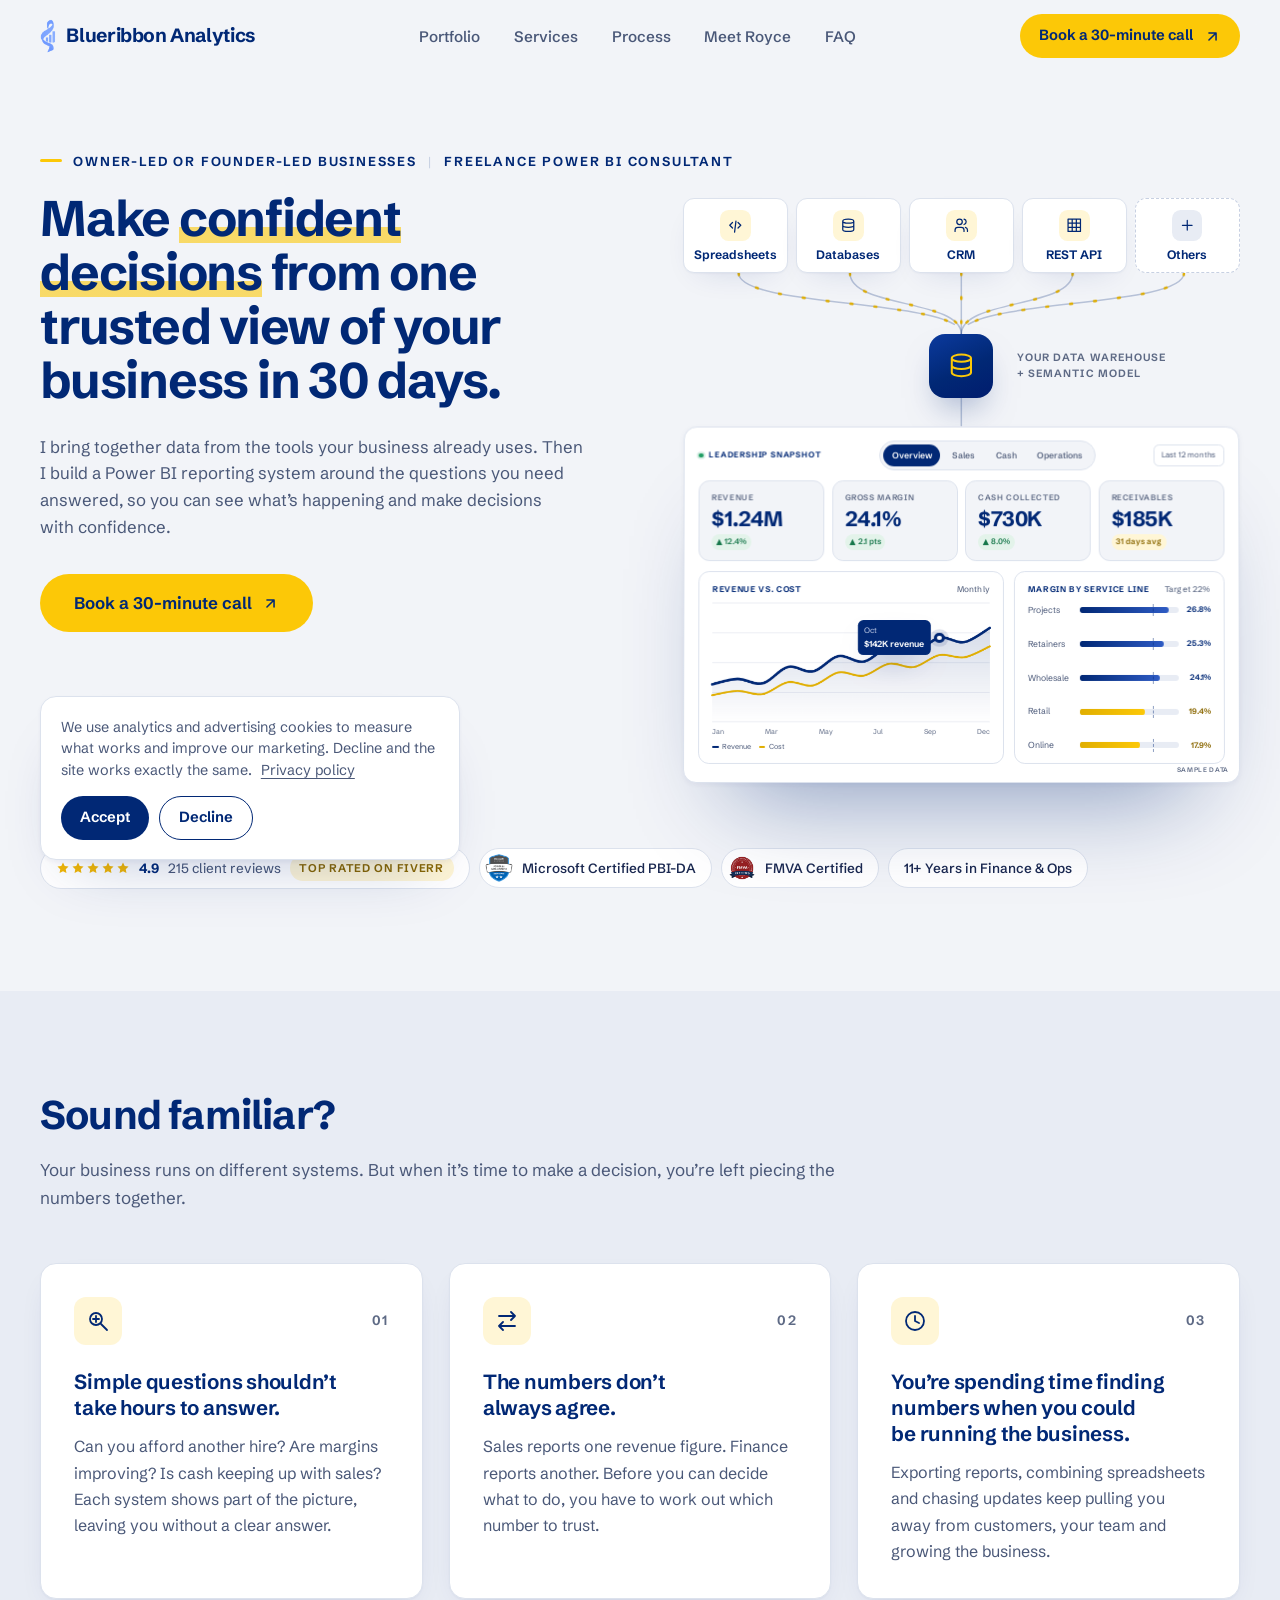
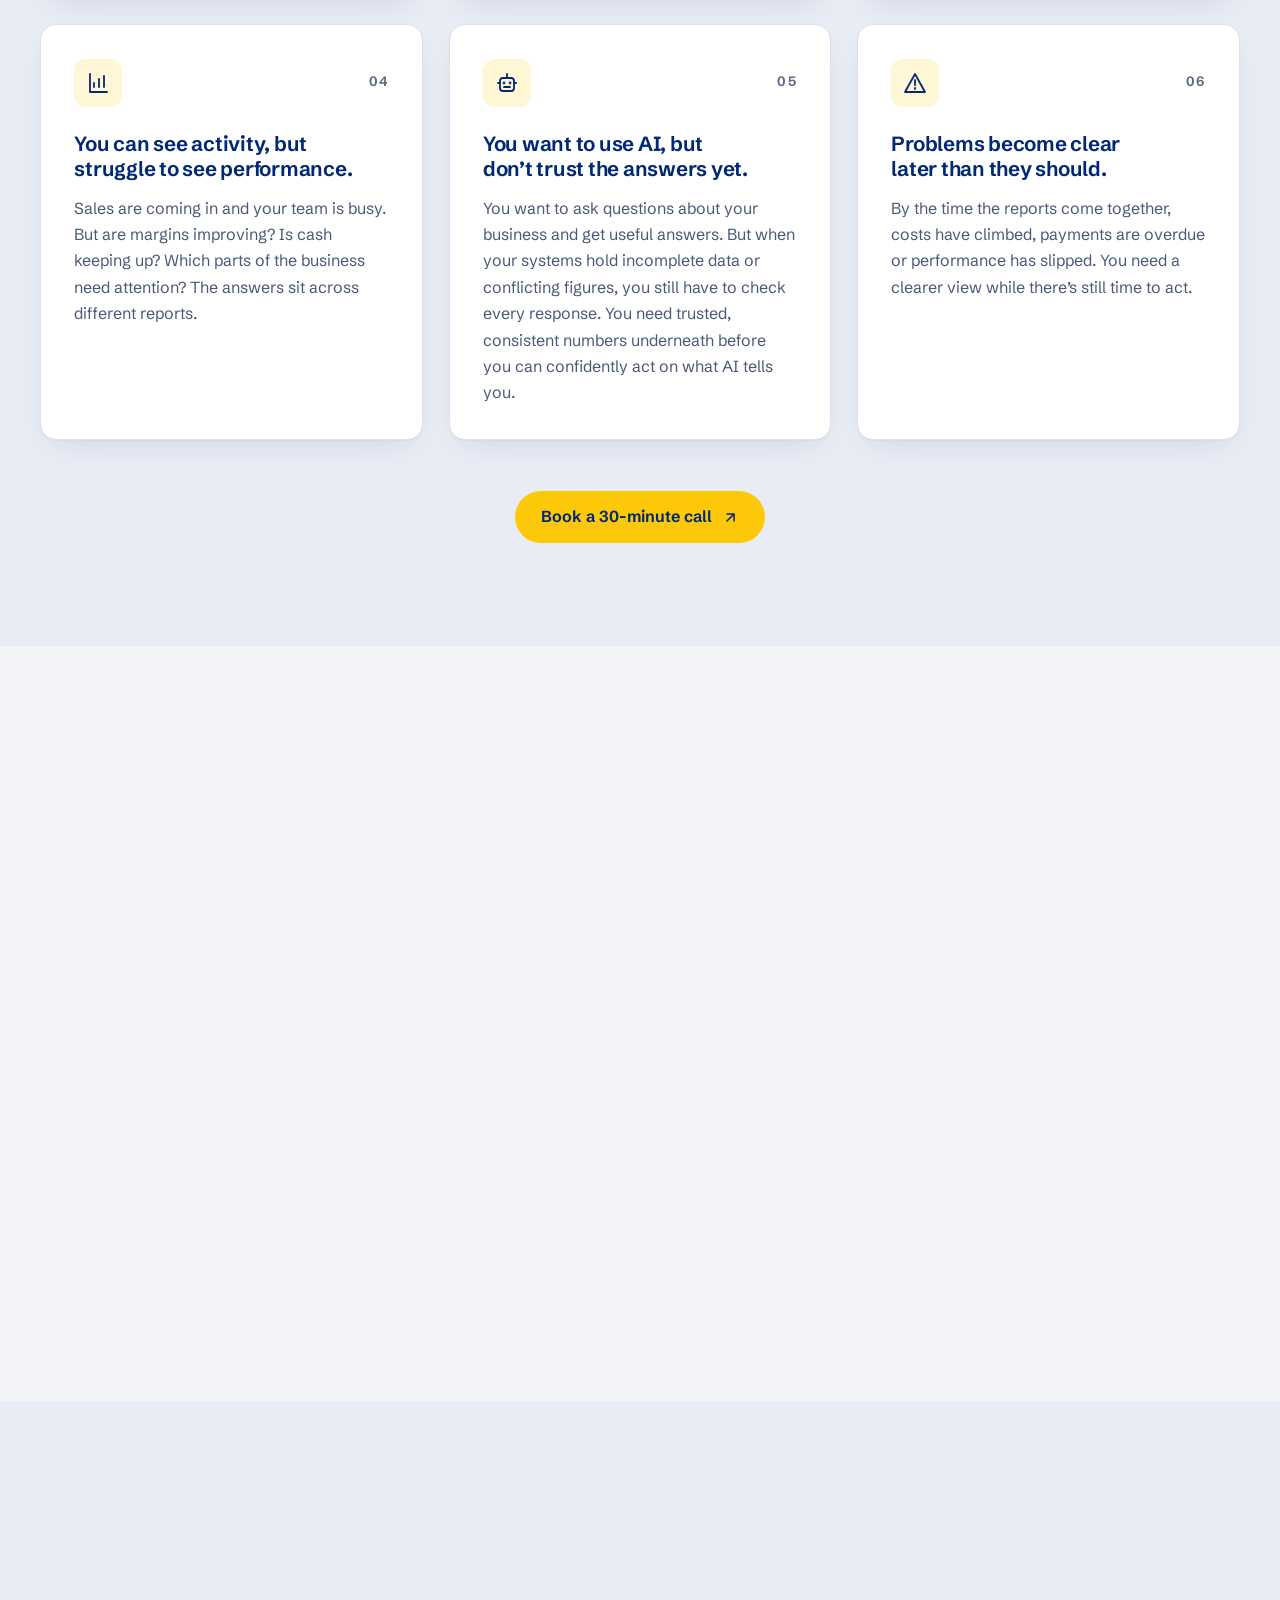
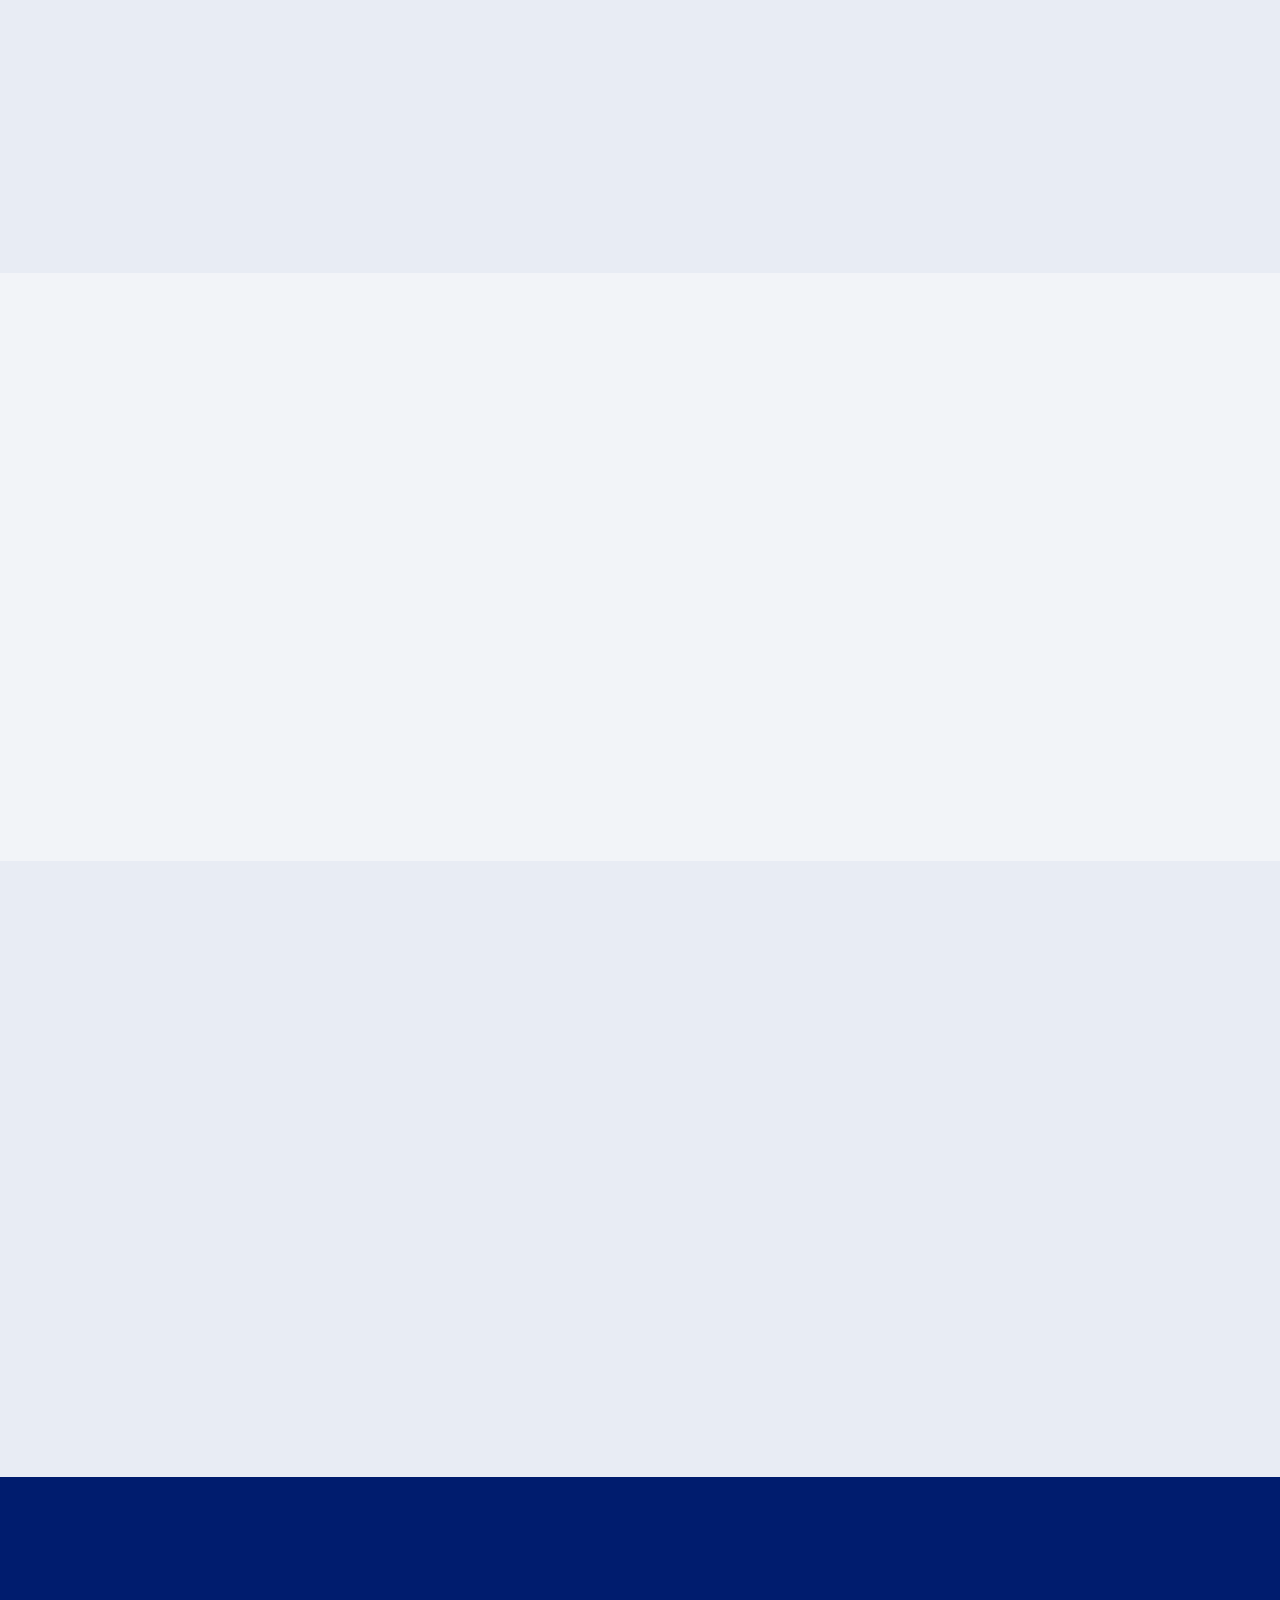
==== commit a124fa61: "Publish approved Blueribbon reporting systems redesign; preserve existing tracking and integrations" ====
--- a/index.html
+++ b/index.html
@@ -35,7 +35,7 @@
   "priceRange": "From $2,500",
   "audience": {
     "@type": "BusinessAudience",
-    "audienceType": "Owner-led and founder-led businesses"
+    "audienceType": "Owner-led or founder-led businesses"
   },
   "knowsAbout": [
     "Power BI",
@@ -63,7 +63,7 @@
   "makesOffer": {
     "@type": "Offer",
     "name": "Custom Power BI reporting system",
-    "description": "A Power BI reporting system built in 30 days that connects accounting, CRM, operations, spreadsheet and other business data in a secure data warehouse, then looked after every month.",
+    "description": "A Power BI reporting system built in 30 days that connects accounting, CRM, operations, spreadsheet and other business data in a secure data warehouse, with optional ongoing management after launch.",
     "priceSpecification": {
       "@type": "PriceSpecification",
       "price": "2500",
@@ -83,63 +83,95 @@
       "name": "Is Blueribbon a good fit for my business?",
       "acceptedAnswer": {
         "@type": "Answer",
-        "text": "Blueribbon is built for small businesses where leadership is close to operations and important information lives across multiple systems. We often work directly with owners, but a director or department leader can also lead the project when the goal is to give management a clearer view of the business. Industry, headcount and company age matter less than whether the current reporting setup is creating a real visibility problem."
+        "text": "If your business uses several systems and getting a clear picture means combining reports, checking spreadsheets or chasing updates, I can help. I work with owners and business leaders who need reporting they can trust to manage performance and make decisions."
       }
     },
     {
       "@type": "Question",
-      "name": "How long does a reporting system take to build?",
+      "name": "Can you work with the systems we already use?",
       "acceptedAnswer": {
         "@type": "Answer",
-        "text": "The core offer is to get your reporting system live in 30 days. During the Understand phase, if the scope or source systems require more time, we will identify that early and agree the timeline before the full build proceeds."
+        "text": "In many cases, yes. I connect data from accounting software, CRMs, operations platforms, spreadsheets and other business tools. During discovery, I check how your data can be accessed and explain any limitations before we commit to the build."
       }
     },
     {
       "@type": "Question",
-      "name": "How do you price a project?",
+      "name": "What if we already have Power BI reports?",
       "acceptedAnswer": {
         "@type": "Answer",
-        "text": "Projects start at $2,500. The final price depends on the number and complexity of data sources, integration requirements and reporting scope. You receive a clear proposal once we understand what the system needs to do."
+        "text": "You don’t necessarily need to start again. I can review your existing setup to understand what works, what’s missing and why the reporting isn’t meeting your needs. That could mean improving the reports, fixing the underlying data or rebuilding parts of the system."
       }
     },
     {
       "@type": "Question",
-      "name": "Do I have to pay the full project cost upfront?",
+      "name": "Does our data need to be perfectly organised first?",
       "acceptedAnswer": {
         "@type": "Answer",
-        "text": "No. Projects use milestone-based payments: 40% for Understand + Connect, 40% after the core system is built and demonstrated, and 20% at Launch."
+        "text": "No. Cleaning and organising data is often part of the work. I’ll identify gaps, inconsistent records and other issues that affect reporting. Where something needs correcting in your day-to-day processes, I’ll explain what needs to change and why."
       }
     },
     {
       "@type": "Question",
-      "name": "What happens after the system goes live?",
+      "name": "How long does a project take?",
       "acceptedAnswer": {
         "@type": "Answer",
-        "text": "Ongoing management can keep the system running, accurate, relevant and improving as your business changes. Larger expansions, such as new data sources or major new reporting areas, are scoped separately."
+        "text": "The core reporting system is typically built in 30 days. Timing depends on the scope, access to your systems and how quickly we can review things together. We agree on the timeline before the build starts."
       }
     },
     {
       "@type": "Question",
-      "name": "Do you only work in Power BI?",
+      "name": "What will you need from me and my team?",
       "acceptedAnswer": {
         "@type": "Answer",
-        "text": "Power BI is the main reporting interface I use, but the client is buying a reporting system, not a dashboard tool. The work can include source connections, APIs, data transformation, modeling and, where the project requires it, a data warehouse."
+        "text": "Someone who understands the business, access to the relevant data and time for feedback at key checkpoints. You bring the context behind the numbers. I handle the connections, data preparation and reporting build."
       }
     },
     {
       "@type": "Question",
-      "name": "Who owns the reporting system?",
+      "name": "How much does it cost, and how do payments work?",
       "acceptedAnswer": {
         "@type": "Answer",
-        "text": "You do. The reporting system is built in your environment wherever practical, and your business retains ownership and control of the system and its data. Blueribbon is given the access needed to build and, if you choose ongoing Reporting System Management, continue working on it."
+        "text": "Projects start at $2,500, with a fixed price based on your data sources and reporting needs. Payments are split into milestones: 40% to begin, 40% after the core system is built and demonstrated, and 20% at launch. Ongoing management is priced separately."
       }
     },
     {
       "@type": "Question",
-      "name": "How do you handle data security?",
+      "name": "Are there software costs beyond your fee?",
       "acceptedAnswer": {
         "@type": "Answer",
-        "text": "Access is limited to what is required to build and manage the reporting system. Client data and reporting environments remain under the client's control, and NDAs can be signed where required. Specific architecture and access arrangements are agreed for each project."
+        "text": "There may be Power BI licences and cloud hosting costs, depending on your setup. I explain what’s needed and the expected running costs in the proposal, so you can assess the full investment before proceeding."
+      }
+    },
+    {
+      "@type": "Question",
+      "name": "How will we know the numbers are right?",
+      "acceptedAnswer": {
+        "@type": "Answer",
+        "text": "I check the report figures against your source systems and review key calculations with you. We agree on what each metric means and investigate differences before launch, so you understand what the reports show and can trust how the numbers are calculated."
+      }
+    },
+    {
+      "@type": "Question",
+      "name": "Will my team need technical skills to use the reports?",
+      "acceptedAnswer": {
+        "@type": "Answer",
+        "text": "No technical background is needed for everyday use. I build around how your team needs to view the business, then walk them through filtering, exploring the numbers and finding answers. Documentation is included for future reference."
+      }
+    },
+    {
+      "@type": "Question",
+      "name": "Who owns the system, and how is our data protected?",
+      "acceptedAnswer": {
+        "@type": "Answer",
+        "text": "Your business owns the reporting system and its data. Wherever practical, I build within accounts you control, with access limited to what’s needed for the work. We agree on access and security arrangements before starting, and I can sign an NDA."
+      }
+    },
+    {
+      "@type": "Question",
+      "name": "What happens after launch?",
+      "acceptedAnswer": {
+        "@type": "Answer",
+        "text": "You can choose ongoing management so I continue monitoring refreshes, resolving issues and improving the reporting as your business changes. If your team will manage it internally, I provide the documentation and handover needed to take it forward."
       }
     }
   ]
@@ -148,8 +180,679 @@
 
 <link rel="icon" href="images/favicon.png" type="image/png">
 <link rel="apple-touch-icon" href="images/favicon.png">
-<link rel="preload" href="fonts/schibsted-grotesk-latin-wght-normal.woff2" as="font" type="font/woff2" crossorigin>
-<link rel="stylesheet" href="css/style.css?v=20261101a">
+<style>
+/* ==========================================================
+   Blueribbon Analytics, site v4 (light redesign, Nov 2026)
+   Navy ink, gold accent, navy-tinted off-white base.
+   One typeface (Schibsted Grotesk, self-hosted), one type
+   scale, generous spacing. Full-width bands alternate between
+   base and mist; the footer is the only dark band.
+   Motion: transform + opacity only, respects reduced motion.
+   ========================================================== */
+
+@font-face{font-family:'Schibsted Grotesk'; font-style:normal; font-weight:400 900; font-display:swap;
+  src:url('[data-uri]') format('woff2');
+  unicode-range:U+0000-00FF,U+0131,U+0152-0153,U+02BB-02BC,U+02C6,U+02DA,U+02DC,U+0304,U+0308,U+0329,U+2000-206F,U+20AC,U+2122,U+2191,U+2193,U+2212,U+2215,U+FEFF,U+FFFD;}
+@font-face{font-family:'Schibsted Grotesk'; font-style:normal; font-weight:400 900; font-display:swap;
+  src:url('[data-uri]') format('woff2');
+  unicode-range:U+0100-02BA,U+02BD-02C5,U+02C7-02CC,U+02CE-02D7,U+02DD-02FF,U+0304,U+0308,U+0329,U+1D00-1DBF,U+1E00-1E9F,U+1EF2-1EFF,U+2020,U+20A0-20AB,U+20AD-20C0,U+2113,U+2C60-2C7F,U+A720-A7FF;}
+@font-face{font-family:'Schibsted Fallback'; src:local('Arial'), local('Helvetica'); size-adjust:98%;}
+
+:root{
+  /* palette */
+  --navy:#012875;
+  --navy-deep:#001C6E;
+  --gold:#FCC807;
+  --gold-hover:#FFD633;
+  --gold-deep:#E0AE00;      /* decorative strokes on light */
+  --gold-text:#8A6700;      /* gold-family text on light, 5.2:1 */
+  --base:#F2F4F8;           /* page background */
+  --mist:#E8ECF4;           /* alternate band */
+  --card:#FFFFFF;
+  --cream:#FFF6D6;
+  --ink:#1A2850;            /* strong body text */
+  --slate:#4A5878;          /* body text */
+  --dim:#5E6A85;            /* captions, meta */
+  --line:#DCE2ED;
+  --line-2:#C7D0E2;
+  --link:#1E5BD8;
+  --on-dark:#C9D3EC;
+  --on-dark-dim:#9FB0D6;
+
+  /* legacy names kept so page-level styles keep working */
+  --bg:var(--base); --panel:var(--base); --panel-2:var(--card); --panel-3:var(--mist);
+  --text:var(--ink); --muted:var(--slate); --paper:var(--card);
+  --accent:var(--navy); --accent-2:var(--gold); --accent-soft:rgba(1,40,117,.07);
+  --good:var(--navy); --warn:var(--gold-text);
+
+  /* type */
+  --sans:'Schibsted Grotesk','Schibsted Fallback',system-ui,-apple-system,'Segoe UI',Arial,sans-serif;
+  --serif:var(--sans); --mono:var(--sans);
+  --fs-h1:clamp(2.3rem,4.4vw,3.5rem);
+  --fs-h2:clamp(1.9rem,3.2vw,2.5rem);
+  --fs-h3:clamp(1.25rem,1.6vw,1.5rem);
+  --fs-lead:clamp(1.08rem,1.3vw,1.25rem);
+  --fs-body:1.0625rem;
+  --fs-small:.875rem;
+  --fs-eyebrow:.8125rem;
+
+  /* space */
+  --maxw:1200px;
+  --gut:clamp(20px,3.2vw,40px);
+  --sec:clamp(4.5rem,8vw,7rem);
+  --head-gap:clamp(2.4rem,4vw,3.75rem);
+  --card-gap:clamp(1rem,2vw,1.75rem);
+  --r:16px;
+  --r-lg:20px;
+  --nav-h:72px;
+
+  --shadow:0 1px 2px rgba(1,40,117,.04), 0 12px 32px -16px rgba(1,40,117,.16);
+  --shadow-lg:0 2px 4px rgba(1,40,117,.05), 0 32px 64px -32px rgba(1,40,117,.28);
+  --ease:cubic-bezier(.2,.7,.1,1);
+}
+
+/* ---------- base ---------- */
+*,*::before,*::after{box-sizing:border-box;}
+html{scroll-behavior:smooth; scroll-padding-top:calc(var(--nav-h) + 1.5rem); overflow-x:clip; -webkit-text-size-adjust:100%; background:var(--base);}
+body{margin:0; font-family:var(--sans); font-size:var(--fs-body); line-height:1.65; color:var(--slate); background:var(--base); -webkit-font-smoothing:antialiased; -moz-osx-font-smoothing:grayscale; overflow-x:clip; font-feature-settings:'ss01' 0;}
+h1,h2,h3,h4{font-family:var(--sans); font-weight:700; color:var(--navy); letter-spacing:-.02em; line-height:1.12; margin:0;}
+h3,h4{font-weight:650; letter-spacing:-.012em; line-height:1.25;}
+p{margin:0;}
+a{color:inherit; text-decoration:none;}
+img,svg{display:block; max-width:100%;}
+ul{list-style:none; margin:0; padding:0;}
+button{font:inherit; color:inherit; background:none; border:0; cursor:pointer; padding:0;}
+em{font-style:normal;}
+strong,b{font-weight:650;}
+h1,h2,h3,.closing{text-wrap:balance;}
+.mono{font-family:var(--sans);}
+.sr-only{position:absolute; width:1px; height:1px; overflow:hidden; clip:rect(0 0 0 0); white-space:nowrap;}
+:focus-visible{outline:2px solid var(--navy); outline-offset:3px; border-radius:6px;}
+.skip-link{position:absolute; left:-999px; top:0; z-index:600; background:var(--navy); color:#fff; padding:.9rem 1.3rem; font-weight:700;}
+.skip-link:focus{left:0;}
+::selection{background:rgba(252,200,7,.45); color:var(--navy);}
+
+/* ---------- layout: full-width bands with a centred 1200px column ---------- */
+.shell{width:min(var(--maxw), calc(100% - 2 * var(--gut))); margin-inline:auto;}
+main.shell, footer.shell{width:100%; max-width:none; margin:0;}
+.panel{
+  position:relative; isolation:isolate;
+  padding-block:var(--sec);
+  padding-inline:max(var(--gut), calc((100% - var(--maxw)) / 2));
+  background:var(--base);
+}
+main > section.panel:nth-of-type(even){background:var(--mist);}
+
+/* ---------- buttons ---------- */
+.btn{
+  display:inline-flex; align-items:center; justify-content:center; gap:.65rem; min-height:52px; padding:.85rem 1.6rem;
+  font-family:var(--sans); font-weight:650; font-size:1rem; line-height:1.2; border-radius:999px; position:relative; cursor:pointer; white-space:nowrap;
+  transition:transform .3s var(--ease), background-color .25s ease, color .25s ease, border-color .25s ease, box-shadow .3s ease;
+}
+.btn svg{width:17px; height:17px; flex-shrink:0; fill:none; stroke:currentColor; stroke-width:2.2; stroke-linecap:round; stroke-linejoin:round; transition:transform .3s var(--ease);}
+.btn:hover svg{transform:translate(3px,-3px);}
+.btn-cta{background:var(--gold); color:var(--navy);}
+.btn-cta svg{stroke:var(--navy);}
+.btn-cta:hover{background:var(--gold-hover); transform:translateY(-2px); box-shadow:0 14px 30px -14px rgba(224,174,0,.75);}
+.btn-white{background:var(--navy); color:#fff;}
+.btn-white:hover{background:var(--navy-deep); transform:translateY(-2px);}
+.btn-accent{background:var(--navy); color:#fff;}
+.btn-ghost{border:1.5px solid var(--navy); color:var(--navy); background:transparent;}
+.btn-ghost:hover{background:var(--navy); color:#fff; transform:translateY(-2px);}
+.btn-sm{min-height:44px; padding:.55rem 1.2rem; font-size:.92rem;}
+.hero-cta .btn,.cta-final .btn{min-height:58px; padding:1rem 2.1rem; font-size:1.05rem;}
+.btn-cta{will-change:transform;}
+
+/* ---------- header ---------- */
+.nav{position:fixed; top:0; left:0; right:0; z-index:300; background:rgba(242,244,248,.82); backdrop-filter:blur(14px) saturate(1.3); -webkit-backdrop-filter:blur(14px) saturate(1.3); border-bottom:1px solid transparent; transition:background-color .3s ease, border-color .3s ease, box-shadow .3s ease;}
+.nav.scrolled{background:rgba(255,255,255,.94); border-bottom-color:var(--line); box-shadow:0 10px 30px -24px rgba(1,40,117,.4);}
+.nav-in{display:flex; align-items:center; justify-content:space-between; gap:1.5rem; height:var(--nav-h);}
+.brand{display:flex; align-items:center; gap:.65rem; min-height:44px; flex-shrink:0;}
+.brand img{height:34px; width:auto;}
+.brand span{font-size:1.2rem; font-weight:700; letter-spacing:-.02em; color:var(--navy); white-space:nowrap;}
+.nav-links{display:flex; align-items:center; justify-content:center; gap:2.1rem; flex:1;}
+.nav-links a:not(.btn){font-size:.95rem; font-weight:550; color:var(--slate); transition:color .2s ease; position:relative; padding:.4rem 0;}
+.nav-links a:not(.btn)::after{content:''; position:absolute; left:0; right:0; bottom:-2px; height:2px; border-radius:2px; background:var(--gold); transform:scaleX(0); transform-origin:left; transition:transform .35s var(--ease);}
+.nav-links a:not(.btn):hover{color:var(--navy);}
+.nav-links a:not(.btn):hover::after{transform:scaleX(1);}
+.nav-actions{display:flex; align-items:center; gap:.5rem;}
+.nav-toggle{display:none; width:44px; height:44px; align-items:center; justify-content:center; border-radius:50%; border:1px solid var(--line-2); background:#fff;}
+.nav-toggle svg{width:22px; height:22px; stroke:var(--navy); fill:none; stroke-width:2; stroke-linecap:round;}
+#progress{position:fixed; top:0; left:0; right:0; height:3px; z-index:420; background:linear-gradient(90deg,var(--navy),var(--gold)); transform-origin:left; transform:scaleX(0); will-change:transform;}
+
+/* ---------- type helpers ---------- */
+.eyebrow{display:inline-flex; align-items:center; gap:.7rem; font-size:var(--fs-eyebrow); font-weight:650; letter-spacing:.14em; text-transform:uppercase; color:var(--navy); margin-bottom:1.25rem; line-height:1.4;}
+.eyebrow::before{content:''; width:22px; height:3px; border-radius:2px; background:var(--gold); flex-shrink:0;}
+.h2{font-size:var(--fs-h2); max-width:20em;}
+.lede{color:var(--slate); font-size:var(--fs-lead); line-height:1.6; max-width:40rem;}
+.sec-head{display:grid; gap:1.1rem; align-items:start; margin-bottom:var(--head-gap); max-width:52rem;}
+.sec-head.one{grid-template-columns:1fr;}
+.sec-cta{margin-top:clamp(2.6rem,4vw,3.75rem); display:flex; justify-content:center;}
+
+/* gold highlighter for emphasised words (replaces the old blue italics) */
+.hl,.h2 em,.closing em,.cta-final h2 em{
+  font-style:normal; color:var(--navy);
+  background:linear-gradient(180deg, transparent 64%, rgba(252,200,7,.6) 64%, rgba(252,200,7,.6) 90%, transparent 90%);
+  -webkit-box-decoration-break:clone; box-decoration-break:clone;
+}
+
+/* reveal + word split */
+.js [data-reveal]{opacity:0; transform:translateY(14px); transition:opacity .7s ease, transform .8s var(--ease); transition-delay:calc(var(--i,0) * 70ms);}
+.js [data-reveal].in-view{opacity:1; transform:none;}
+.js .split .w{display:inline-block; overflow:hidden; vertical-align:top; padding:0 .06em .14em 0; margin:0 -.06em -.14em 0;}
+.js .split .w > span{display:inline-block; transform:translateY(112%); transition:transform 1s var(--ease); transition-delay:calc(var(--k,0) * 38ms + var(--sd,0ms));}
+.js .split.in-view .w > span{transform:none;}
+@keyframes riseup{from{transform:translateY(112%);} to{transform:none;}}
+.js .hero h1 .w > span{transform:none; transition:none; animation:riseup .9s var(--ease) both; animation-delay:calc(.05s + var(--k,0) * 34ms);}
+
+/* ---------- cards ---------- */
+.glass{
+  position:relative; background:var(--card); border:1px solid var(--line); border-radius:var(--r); box-shadow:var(--shadow);
+  transition:transform .45s var(--ease), box-shadow .4s ease, border-color .3s ease;
+}
+.glass:hover{transform:translateY(-3px); box-shadow:var(--shadow-lg); border-color:var(--line-2);}
+.ico{width:48px; height:48px; border-radius:12px; display:grid; place-items:center; background:var(--cream); flex-shrink:0;}
+.ico svg{width:24px; height:24px; fill:none; stroke:var(--navy); stroke-width:1.8; stroke-linecap:round; stroke-linejoin:round;}
+
+/* ---------- chips ---------- */
+.chip{display:inline-flex; align-items:center; gap:.55rem; font-size:.84rem; font-weight:550; color:var(--ink); border:1px solid var(--line); padding:.45rem .95rem; border-radius:999px; background:var(--card); min-height:40px;}
+.chip.b{padding:.3rem .95rem .3rem .35rem;}
+.chip.b img{width:28px; height:28px; border-radius:50%; object-fit:cover; background:#fff;}
+.rated.chip{gap:.55rem; flex-wrap:wrap;}
+.rated .stars{display:inline-flex; gap:1px; color:#F2B705;}
+.rated .stars svg{width:14px; height:14px;}
+.rated b{color:var(--navy); font-weight:700;}
+.rated .rv-n{font-weight:450; color:var(--slate); font-size:.84rem;}
+.rated .top{font-weight:650; font-size:.7rem; letter-spacing:.08em; text-transform:uppercase; color:var(--gold-text); background:var(--cream); padding:.22rem .6rem; border-radius:99px;}
+.live-dot{display:inline-block; width:.55em; height:.55em; border-radius:50%; background:#1F9D63; box-shadow:0 0 0 .22em rgba(31,157,99,.18); animation:pulse 2.2s ease-in-out infinite; flex-shrink:0;}
+
+/* ---------- keyframes ---------- */
+@keyframes fadeup{to{opacity:1; transform:none;}}
+@keyframes fadeupc{to{opacity:1; transform:translate(-50%,0);}}
+@keyframes draw{to{stroke-dashoffset:0;}}
+@keyframes fadein{to{opacity:1;}}
+@keyframes pulse{0%,100%{opacity:1;}50%{opacity:.4;}}
+@keyframes flowdash{to{stroke-dashoffset:-32;}}
+@keyframes grow{to{transform:scaleX(var(--v));}}
+@keyframes ring{0%{transform:scale(.85); opacity:.7;}100%{transform:scale(1.9); opacity:0;}}
+@keyframes segin{to{stroke-dashoffset:var(--off);}}
+
+/* ==========================================================
+   HERO
+   ========================================================== */
+.hero{padding-top:calc(var(--nav-h) + clamp(3rem,5.5vw,5rem)); padding-bottom:var(--sec); background:var(--base);}
+.hero-grid{display:grid; grid-template-columns:minmax(0,1.02fr) minmax(0,.98fr); gap:clamp(2.5rem,5vw,4.5rem); align-items:start;}
+.hero-visual{padding-top:.4rem;}
+.hero .eyebrow{flex-wrap:wrap; row-gap:.3rem; margin-bottom:1.4rem;}
+.hero .eyebrow .seg{white-space:nowrap;}
+.hero .eyebrow .sep{color:var(--line-2); font-weight:400;}
+.hero h1{font-size:clamp(2.3rem,3.9vw,3.25rem); line-height:1.08; letter-spacing:-.025em; margin-bottom:clamp(1.25rem,2vw,1.6rem);}
+.hero-copy .lede{font-size:clamp(1.05rem,1.2vw,1.15rem); max-width:36rem; text-wrap:pretty;}
+.hero-fade{opacity:0; transform:translateY(14px); animation:fadeup .7s var(--ease) forwards; animation-delay:calc(.12s + var(--i,0) * .08s);}
+.hero-cta{display:flex; flex-wrap:wrap; align-items:center; gap:.8rem; margin-top:clamp(1.75rem,2.6vw,2.25rem);}
+.hero-grid > .trust{grid-column:1 / -1; margin-top:0;}
+.trust{display:flex; flex-wrap:wrap; align-items:center; gap:.55rem; margin-top:clamp(1.5rem,2.4vw,2rem);}
+
+/* ---------- stage: sources -> warehouse -> report (stacked, sits in the right column) ---------- */
+.hero-visual{container-type:inline-size; min-width:0;}
+.stage{position:relative; display:flex; flex-direction:column; align-items:stretch;}
+.src-row{display:grid; grid-template-columns:repeat(5,minmax(0,1fr)); gap:clamp(.35rem,1.4cqw,.65rem);}
+.src{display:flex; flex-direction:column; align-items:center; justify-content:center; text-align:center; gap:.55em; padding:.9em .3em .8em; border-radius:.9em; font-size:clamp(.62rem,2.2cqw,.86rem); background:var(--card); border:1px solid var(--line); box-shadow:var(--shadow); color:var(--ink);}
+.src .ic{width:2.5em; height:2.5em; border-radius:.7em; background:var(--cream); display:grid; place-items:center; flex-shrink:0;}
+.src .ic svg{width:1.35em; height:1.35em; fill:none; stroke:var(--navy); stroke-width:1.8; stroke-linecap:round; stroke-linejoin:round;}
+.src b{display:block; font-weight:650; font-size:1em; line-height:1.15; color:var(--navy); white-space:nowrap;}
+.src.more{background:var(--card); border:1.5px dashed var(--line-2); box-shadow:none;}
+.src.more .ic{background:var(--mist);}
+.flow{display:block; width:100%; height:clamp(40px,11cqw,64px); overflow:visible;}
+.flow-down{height:clamp(22px,5cqw,30px);}
+.stage .pth{fill:none; stroke:rgba(1,40,117,.25); stroke-width:1.5; stroke-linecap:round; stroke-dasharray:1;}
+.stage .pulse{fill:none; stroke:var(--gold-deep); stroke-width:2.4; stroke-linecap:round; stroke-dasharray:2 22;}
+.hub-row{display:flex; align-items:center; justify-content:center; gap:.9rem; position:relative;}
+.hub{display:grid; place-items:center;}
+.hub .core{position:relative; width:clamp(52px,12cqw,64px); height:clamp(52px,12cqw,64px); border-radius:16px; display:grid; place-items:center; background:linear-gradient(155deg,#0B3A9E,var(--navy) 55%,var(--navy-deep)); box-shadow:0 18px 36px -16px rgba(1,40,117,.6);}
+.hub .core::before,.hub .core::after{content:''; position:absolute; inset:0; border-radius:inherit; border:1.5px solid var(--gold); opacity:0;}
+.stage.go .hub .core::before{animation:ring 3s ease-out 1.6s infinite;}
+.stage.go .hub .core::after{animation:ring 3s ease-out 3.1s infinite;}
+.hub svg{width:45%; height:45%; fill:none; stroke:var(--gold); stroke-width:1.7; stroke-linecap:round; stroke-linejoin:round;}
+.hub-cap{position:absolute; left:calc(50% + clamp(46px,10cqw,56px)); top:50%; transform:translateY(-50%); font-size:clamp(.58rem,1.9cqw,.74rem); font-weight:650; letter-spacing:.1em; text-transform:uppercase; color:var(--dim); line-height:1.5; white-space:nowrap;}
+
+/* report mock-up */
+.db-wrap{perspective:2200px;}
+.db{
+  --r:10; position:relative; width:100%; border-radius:1.2em; padding:1.2em 1.3em 1.6em;
+  display:grid; grid-template-rows:auto auto auto; gap:.9em; font-size:clamp(.56rem,1.95cqw,.82rem);
+  background:var(--card); border:1px solid var(--line); color:var(--ink);
+  box-shadow:0 60px 100px -50px rgba(1,40,117,.45), 0 2px 6px rgba(1,40,117,.05);
+  transform:rotateX(calc(var(--r) * .35deg)); transform-origin:50% 100%; will-change:transform; overflow:hidden;
+}
+.db > *{position:relative;}
+.db-top{display:flex; align-items:center; justify-content:space-between; gap:1em;}
+.db-title{display:flex; align-items:center; gap:.7em; font-size:.74em; font-weight:650; letter-spacing:.1em; text-transform:uppercase; color:var(--navy);}
+.db-tabs{display:flex; gap:.3em; padding:.3em; border-radius:99px; background:var(--base); border:1px solid var(--line);}
+.db-tabs span{font-size:.8em; font-weight:600; padding:.4em 1em; border-radius:99px; color:var(--dim);}
+.db-tabs span.on{background:var(--navy); color:#fff;}
+.db-range{font-size:.72em; color:var(--slate); padding:.45em .9em; border:1px solid var(--line); border-radius:.7em;}
+.kpis{display:grid; grid-template-columns:repeat(4,minmax(0,1fr)); gap:.7em;}
+.k{position:relative; padding:1em 1.1em .9em; border-radius:1em; border:1px solid var(--line); background:var(--base); overflow:hidden;}
+.k small{display:block; font-size:.74em; font-weight:600; letter-spacing:.08em; text-transform:uppercase; color:var(--dim); margin-bottom:.45em;}
+.k b{display:block; font-weight:700; font-size:1.95em; line-height:1; letter-spacing:-.02em; color:var(--navy);}
+.k .d{display:inline-flex; align-items:center; gap:.3em; margin-top:.55em; font-size:.74em; font-weight:600; padding:.2em .6em; border-radius:99px; background:#E3F3EA; color:#16774A;}
+.k .d.n{background:var(--cream); color:var(--gold-text);}
+.k svg{display:none;}
+.k svg .sa{fill:url(#sg); opacity:.9;}
+.k svg .sl{fill:none; stroke:var(--navy); stroke-width:2; stroke-linecap:round; stroke-dasharray:1;}
+.card{border:1px solid var(--line); border-radius:1em; background:var(--card); padding:1em 1.2em; min-width:0; min-height:0; display:flex; flex-direction:column;}
+.card .h5{margin:0 0 .8em; font-weight:650; font-size:.76em; letter-spacing:.08em; text-transform:uppercase; color:var(--navy); display:flex; align-items:center; justify-content:space-between; gap:.5em;}
+.card .h5 i{font-style:normal; font-weight:500; color:var(--dim); letter-spacing:.02em; text-transform:none;}
+.db-main{display:grid; grid-template-columns:minmax(0,1.45fr) minmax(0,1fr); gap:.9em; min-height:0;}
+.db .chart{min-height:11em;}
+.chart{position:relative; flex:1; min-height:0;}
+.chart svg{width:100%; height:100%; overflow:visible;}
+.chart .grid{fill:none; stroke:rgba(1,40,117,.08); stroke-width:1;}
+.chart .rv{fill:none; stroke:var(--navy); stroke-width:2.6; stroke-linecap:round; stroke-linejoin:round; stroke-dasharray:1;}
+.chart .cs{fill:none; stroke:var(--gold-deep); stroke-width:2; stroke-linecap:round; stroke-dasharray:1;}
+.chart .ar{fill:url(#ag);}
+.chart .pt{position:absolute; width:.95em; height:.95em; border-radius:50%; background:#fff; border:3px solid var(--navy); transform:translate(-50%,-50%); box-shadow:0 0 0 .35em rgba(1,40,117,.12);}
+.chart .tip{top:29%; transform:translate(-112%,-50%);}
+.ax{display:flex; justify-content:space-between; font-size:.64em; color:var(--dim); margin-top:.5em;}
+.tip{position:absolute; left:73%; top:3%; transform:translate(-50%,0); padding:.55em .8em; border-radius:.7em; background:var(--navy); font-size:.72em; white-space:nowrap; box-shadow:0 14px 30px -14px rgba(1,40,117,.6);}
+.tip b{color:#fff; font-weight:650; display:block; font-size:1.12em;}
+.tip span{color:var(--on-dark);}
+.leg{display:flex; gap:1.1em; font-size:.66em; color:var(--slate); margin-top:.5em;}
+.leg i{display:inline-block; width:.9em; height:.3em; border-radius:2px; margin-right:.5em; vertical-align:middle; background:var(--navy);}
+.leg i.c{background:var(--gold-deep);}
+.rows{display:grid; gap:.75em; flex:1; align-content:space-between;}
+.row{display:grid; grid-template-columns:5.2em minmax(0,1fr) 2.8em; gap:.8em; align-items:center; font-size:.8em; color:var(--slate);}
+.row .nm{white-space:nowrap; overflow:hidden; text-overflow:ellipsis;}
+.row b{font-weight:650; font-size:.92em; text-align:right; color:var(--navy);}
+.row b.w{color:var(--gold-text);}
+.track{position:relative; height:.7em; border-radius:99px; background:var(--mist);}
+.track i{position:absolute; inset:0 auto 0 0; width:100%; border-radius:inherit; background:linear-gradient(90deg,var(--navy),#2E5BC4); transform-origin:left; transform:scaleX(var(--v));}
+.track i.w{background:linear-gradient(90deg,var(--gold-deep),var(--gold));}
+.track .tg{position:absolute; top:-.35em; bottom:-.35em; border-left:1.5px dashed rgba(1,40,117,.45);}
+.sample{position:absolute; right:1.5em; bottom:.9em; font-size:.6em; font-weight:600; letter-spacing:.1em; text-transform:uppercase; color:var(--dim);}
+
+/* stage entrance (JS only; no-JS shows the final state) */
+.js .stage .fl{opacity:0; transform:translateY(24px);}
+.js .stage.go .fl{animation:fadeup 1s var(--ease) forwards; animation-delay:calc(.1s + var(--d,0) * .11s);}
+.js .stage .pth{stroke-dashoffset:1;}
+.js .stage.go .pth{animation:draw 1.7s cubic-bezier(.55,.1,.25,1) forwards; animation-delay:calc(.5s + var(--i,0) * .1s);}
+.js .stage .pulse{opacity:0;}
+.js .stage.go .pulse{animation:fadein .8s ease 2.2s forwards, flowdash 2.4s linear 2.2s infinite;}
+.js .stage .rv,.js .stage .cs,.js .stage .sl{stroke-dashoffset:1;}
+.js .stage .ar,.js .stage .sa,.js .stage .tip,.js .stage .pt{opacity:0;}
+.js .stage.go .rv{animation:draw 2.2s cubic-bezier(.5,.1,.2,1) 1.1s forwards;}
+.js .stage.go .cs{animation:draw 2.2s cubic-bezier(.5,.1,.2,1) 1.3s forwards;}
+.js .stage.go .sl{animation:draw 1.6s ease 1.2s forwards;}
+.js .stage.go .ar,.js .stage.go .sa{animation:fadein 1.2s ease 2.4s forwards;}
+.js .stage.go .tip,.js .stage.go .pt{animation:fadein .7s ease 3.1s forwards;}
+.js .stage .track i{transform:scaleX(0);}
+.js .stage.go .track i{animation:grow 1.2s var(--ease) forwards; animation-delay:calc(1.5s + var(--n,0) * .08s);}
+
+/* ==========================================================
+   SOUND FAMILIAR
+   ========================================================== */
+.pain-grid{display:grid; grid-template-columns:repeat(3,minmax(0,1fr)); gap:var(--card-gap);}
+.pain{padding:clamp(1.6rem,2.6vw,2.4rem);}
+.pain-top{display:flex; align-items:center; justify-content:space-between; margin-bottom:1.5rem;}
+.pain-no{font-size:.85rem; font-weight:650; letter-spacing:.1em; color:var(--dim);}
+.pain h3{font-size:var(--fs-h3); margin-bottom:.8rem; max-width:24em;}
+.pain p{color:var(--slate); font-size:1rem;}
+.js .pain .ico,.js .why-card .ico{transform:scale(.6); opacity:0; transition:transform .7s var(--ease) .25s, opacity .5s ease .25s;}
+.js .pain.in-view .ico,.js .why-card.in-view .ico{transform:none; opacity:1;}
+
+/* ==========================================================
+   FIT
+   ========================================================== */
+.fit{display:grid; grid-template-columns:repeat(2,minmax(0,1fr)); gap:var(--card-gap);}
+.fit-col{padding:clamp(1.75rem,3vw,2.75rem); border-radius:var(--r-lg); border:1px solid var(--line); background:transparent;}
+.fit-col.yes{background:var(--card); box-shadow:var(--shadow-lg); border-color:var(--line);}
+.fit-col h3{font-size:clamp(1.4rem,2vw,1.75rem); margin-bottom:1.5rem;}
+.fit-col li{display:grid; grid-template-columns:30px minmax(0,1fr); gap:.9rem; padding:1rem 0; border-top:1px solid var(--line); color:var(--ink); align-items:start;}
+.fit-col li:first-child{border-top:0; padding-top:0;}
+.fit-col.no li{color:var(--slate);}
+.tick-i{width:28px; height:28px; border-radius:50%; display:grid; place-items:center; margin-top:.05rem;}
+.tick-i svg{width:15px; height:15px; fill:none; stroke-width:2.8; stroke-linecap:round; stroke-linejoin:round;}
+.yes .tick-i{background:var(--gold);} .yes .tick-i svg{stroke:var(--navy);}
+.no .tick-i{background:var(--mist);} .no .tick-i svg{stroke:var(--dim);}
+
+/* ==========================================================
+   HOW IT WORKS
+   ========================================================== */
+.steps4{display:grid; grid-template-columns:repeat(4,minmax(0,1fr)); gap:var(--card-gap); position:relative; padding-top:2rem;}
+.rail{position:absolute; top:.35rem; left:0; right:0; height:2px; background:var(--line-2); border-radius:2px;}
+.rail i{position:absolute; inset:0; background:linear-gradient(90deg,var(--navy),var(--gold)); transform-origin:left; transform:scaleX(0); transition:transform 2.4s var(--ease) .3s; border-radius:2px;}
+.steps4.in-view .rail i{transform:scaleX(1);}
+.stp{padding:clamp(1.5rem,2.2vw,2rem); min-height:100%; display:flex; flex-direction:column;}
+.stp-top{display:flex; align-items:center; justify-content:space-between; gap:.6rem; margin-bottom:1.6rem; flex-wrap:wrap;}
+.tag{display:inline-flex; font-size:.72rem; font-weight:650; letter-spacing:.12em; text-transform:uppercase; color:var(--navy); padding:.35rem .8rem; border-radius:99px; background:var(--cream);}
+.wk{font-size:.82rem; font-weight:500; color:var(--dim);}
+.stp-no{font-size:clamp(2.8rem,4vw,3.6rem); line-height:.95; font-weight:700; letter-spacing:-.03em; color:transparent; -webkit-text-stroke:1.5px rgba(1,40,117,.22); margin-bottom:1.1rem; transition:-webkit-text-stroke-color .7s ease calc(.5s + var(--k,0) * .55s), color .7s ease calc(.5s + var(--k,0) * .55s);}
+.steps4.in-view .stp-no{-webkit-text-stroke-color:var(--gold-deep);}
+.stp h3{font-size:clamp(1.15rem,1.4vw,1.3rem); margin-bottom:.7rem;}
+.stp p{color:var(--slate); font-size:.98rem;}
+.maintain{margin-top:var(--card-gap); padding:clamp(1.75rem,3.4vw,3rem); border-radius:var(--r-lg); background:var(--cream); border:1px solid #F3E2A6; display:block;}
+.maintain .tag{background:var(--gold);}
+.maintain .wk{color:var(--gold-text);}
+.maintain h3{font-size:clamp(1.5rem,2.4vw,2rem); margin:1.1rem 0 .8rem;}
+.maintain p{color:var(--ink); font-size:var(--fs-lead); max-width:52rem;}
+.closing{margin:clamp(2.75rem,5vw,4rem) auto 0; text-align:center; font-size:clamp(1.4rem,2.6vw,2.1rem); font-weight:700; color:var(--navy); line-height:1.25; letter-spacing:-.02em; max-width:34em;}
+
+/* ==========================================================
+   CLIENT REVIEWS
+   ========================================================== */
+.fame-card{background:var(--card); border:1px solid var(--line); border-radius:var(--r-lg); padding:clamp(1.2rem,2.4vw,2.25rem); box-shadow:var(--shadow); min-height:180px; color:var(--ink);}
+
+/* ==========================================================
+   ABOUT
+   ========================================================== */
+.about-grid{display:grid; grid-template-columns:minmax(0,.92fr) minmax(0,1.08fr); gap:clamp(2rem,5vw,4.5rem); align-items:start;}
+.about-left .lede{margin-top:1.2rem; max-width:34rem;}
+.photo{margin:clamp(1.75rem,3vw,2.5rem) 0 0; border-radius:var(--r-lg); overflow:hidden; box-shadow:var(--shadow-lg); max-width:560px; background:var(--card);}
+.photo img{width:100%; height:auto; aspect-ratio:5/4; object-fit:cover; object-position:50% 18%;}
+.privacy{margin-top:1.1rem; font-size:.9rem; color:var(--dim);}
+.why{display:grid; grid-template-columns:repeat(2,minmax(0,1fr)); gap:var(--card-gap); align-content:start;}
+.why-card{padding:clamp(1.5rem,2vw,1.9rem); border-radius:var(--r); background:var(--card); border:1px solid var(--line); box-shadow:var(--shadow); transition:transform .45s var(--ease), box-shadow .4s ease;}
+.why-card:hover{transform:translateY(-3px); box-shadow:var(--shadow-lg);}
+.why-card .ico{margin-bottom:1.3rem;}
+.why-card h3{font-size:1.15rem; margin-bottom:.55rem;}
+.why-card p{color:var(--slate); font-size:.97rem;}
+
+/* ==========================================================
+   RESULTS
+   ========================================================== */
+#results .sec-head{max-width:56rem;}
+.cases{display:grid; grid-template-columns:1fr; gap:var(--card-gap);}
+.case{display:flex; flex-direction:column; background:var(--card); border:1px solid var(--line); border-radius:var(--r-lg); overflow:hidden; box-shadow:var(--shadow); transition:transform .45s var(--ease), box-shadow .4s ease;}
+.case:hover{transform:translateY(-3px); box-shadow:var(--shadow-lg);}
+.case.big{grid-column:1/-1; flex-direction:row; align-items:stretch;}
+.case-img{position:relative; display:flex; align-items:center; justify-content:center; overflow:hidden; background:var(--mist); flex:1; min-width:0; padding:3.25rem .8rem .8rem;}
+.case-img img{display:block; width:100%; height:auto; object-fit:contain;}
+.case:hover .case-img img{transform:none;}
+.case-img::before{content:'Live Power BI report'; position:absolute; z-index:2; left:14px; top:14px; padding:.35rem .8rem; border-radius:99px; font-size:.68rem; font-weight:650; letter-spacing:.1em; text-transform:uppercase; color:#fff; background:rgba(1,28,110,.88);}
+.case-body{padding:clamp(1.6rem,2.8vw,2.6rem); display:flex; flex-direction:column; justify-content:center; flex:1.2;}
+.case-tag{font-size:.76rem; font-weight:650; letter-spacing:.1em; text-transform:uppercase; color:var(--gold-text); margin-bottom:.9rem;}
+.case h3{font-size:clamp(1.3rem,1.9vw,1.6rem); margin-bottom:.8rem; line-height:1.22;}
+.case p{color:var(--slate); font-size:1rem; margin-bottom:1.1rem;}
+.case .note{display:none;}
+.case .lnk{margin-top:auto; display:inline-flex; align-items:center; gap:.5rem; font-weight:650; color:var(--navy); width:max-content; border-bottom:2px solid var(--gold); padding-bottom:.15rem;}
+.case .lnk svg{width:15px; height:15px; fill:none; stroke:var(--navy); stroke-width:2.2; stroke-linecap:round; stroke-linejoin:round; transition:transform .3s var(--ease);}
+.case .lnk:hover svg{transform:translate(3px,-3px);}
+.cases-note{margin-top:1.1rem; font-size:.86rem; color:var(--dim); font-style:italic;}
+.cases-toggle{display:flex; margin:1.6rem auto 0;}
+.cases.collapsed .case.more{display:none;}
+.js .case[data-reveal]{opacity:1; transform:none;}
+.js .case .case-img{clip-path:inset(0 100% 0 0);}
+.js .case .case-img img{transform:none;}
+.js .case .case-body{opacity:0; transform:translateX(16px); transition:opacity .8s ease .3s, transform .9s var(--ease) .3s;}
+.js .case.in-view .case-img{clip-path:inset(0); transition:clip-path 1.1s var(--ease);}
+.js .case.in-view .case-img img{transform:scale(1);}
+.js .case.in-view .case-body{opacity:1; transform:none;}
+.js .case.in-view:hover .case-img img{transform:none;}
+
+/* ==========================================================
+   FAQ
+   ========================================================== */
+.faq-wrap{display:grid; grid-template-columns:minmax(0,.75fr) minmax(0,1.25fr); gap:clamp(2rem,5vw,5rem); align-items:start;}
+.faq-wrap .sticky{position:sticky; top:calc(var(--nav-h) + 2rem);}
+.faq{background:var(--card); border:1px solid var(--line); border-radius:var(--r-lg); padding:.4rem clamp(1.1rem,2.4vw,2rem); box-shadow:var(--shadow);}
+.faq details{border-top:1px solid var(--line);}
+.faq details:first-child{border-top:0;}
+.faq summary{list-style:none; cursor:pointer; display:grid; grid-template-columns:2.6rem minmax(0,1fr) 34px; gap:.8rem; align-items:center; padding:1.35rem 0; font-weight:650; color:var(--navy); font-size:clamp(1.02rem,1.2vw,1.12rem); min-height:60px; transition:color .2s ease;}
+.faq summary::-webkit-details-marker{display:none;}
+.faq summary:hover{color:var(--link);}
+.faq .n{font-weight:600; font-size:.82rem; letter-spacing:.06em; color:var(--dim);}
+.faq .pm{width:34px; height:34px; border-radius:50%; border:1px solid var(--line-2); position:relative; transition:background-color .3s ease, border-color .3s ease;}
+.faq .pm::before,.faq .pm::after{content:''; position:absolute; left:50%; top:50%; background:var(--navy); transition:transform .4s var(--ease), opacity .3s ease;}
+.faq .pm::before{width:12px; height:1.8px; margin:-.9px 0 0 -6px;}
+.faq .pm::after{width:1.8px; height:12px; margin:-6px 0 0 -.9px;}
+.faq details[open] .pm{background:var(--gold); border-color:var(--gold);}
+.faq details[open] .pm::after{transform:rotate(90deg); opacity:0;}
+.faq .ans{padding:0 3rem 1.5rem 3.4rem; color:var(--slate); max-width:46rem;}
+.faq details[open] .ans{animation:fadeup .6s var(--ease);}
+
+/* ==========================================================
+   FINAL CTA + QUESTION FORM
+   ========================================================== */
+.cta-final{text-align:center; display:flex; flex-direction:column; align-items:center;}
+.cta-final h2{font-size:clamp(2rem,3.8vw,3rem); max-width:25em; margin-bottom:1.2rem; text-wrap:balance;}
+.cta-final .lede{margin:0 auto 2.2rem; max-width:42rem;}
+.q-grid{display:grid; grid-template-columns:minmax(0,.9fr) minmax(0,1.1fr); gap:clamp(2rem,5vw,4.5rem); align-items:start;}
+.q-grid .lede{margin-top:1.2rem;}
+.qform{display:grid; gap:1.1rem;}
+.q-grid .qform{background:var(--card); border:1px solid var(--line); border-radius:var(--r-lg); padding:clamp(1.5rem,3vw,2.5rem); box-shadow:var(--shadow);}
+.frow{display:grid; grid-template-columns:1fr 1fr; gap:1rem;}
+.field{display:grid; gap:.45rem;}
+.field label{font-size:.85rem; font-weight:600; color:var(--navy);}
+.field input,.field select,.field textarea{width:100%; min-height:52px; border:1px solid var(--line-2); background:#fff; color:var(--ink); font:inherit; font-size:1rem; padding:.85rem 1rem; border-radius:12px; outline:none; transition:border-color .25s ease, box-shadow .25s ease;}
+.field input::placeholder,.field textarea::placeholder{color:#8A94AB;}
+.field textarea{min-height:130px; resize:vertical;}
+.field input:focus,.field select:focus,.field textarea:focus{border-color:var(--navy); box-shadow:0 0 0 4px rgba(1,40,117,.12);}
+.hp{position:absolute !important; left:-9999px !important; opacity:0 !important; pointer-events:none !important;}
+.fact{display:flex; align-items:center; gap:1.2rem; flex-wrap:wrap;}
+.status{font-size:.95rem; min-height:1.4em; color:var(--slate);}
+.status.ok{color:#16774A;} .status.err{color:#B3261E;}
+.status a{text-decoration:underline;}
+
+/* ==========================================================
+   FOOTER (the one dark band)
+   ========================================================== */
+.foot-panel{background:var(--navy-deep); color:var(--on-dark); padding-block:clamp(3.5rem,6vw,5rem) 2rem;}
+.ft{display:grid; grid-template-columns:1.5fr .8fr 1fr .9fr; gap:2.5rem; padding-bottom:2.5rem; border-bottom:1px solid rgba(255,255,255,.14);}
+.ft-brand{display:flex; align-items:center; gap:.75rem; margin-bottom:1.1rem;}
+.ft-brand img{height:40px; width:auto;}
+.ft-brand span{font-size:1.35rem; font-weight:700; letter-spacing:-.02em; color:#fff;}
+.ft p{color:var(--on-dark); font-size:.95rem; max-width:24rem;}
+.ft .fh{font-size:var(--fs-eyebrow); font-weight:650; letter-spacing:.14em; text-transform:uppercase; color:#fff; margin-bottom:1.1rem;}
+.ft li{margin-bottom:.7rem;}
+.ft a{color:var(--on-dark); font-size:.95rem; transition:color .2s ease;}
+.ft a:hover{color:var(--gold);}
+.ft a.in{display:inline-flex; align-items:center; gap:.5rem;}
+.ft a.in svg{width:14px; height:14px; color:var(--gold);}
+.foot{margin-top:1.6rem; display:flex; justify-content:space-between; gap:1rem 1.5rem; flex-wrap:wrap; font-size:.85rem; color:var(--on-dark-dim);}
+.foot a,.foot .linkbtn{color:var(--on-dark-dim);}
+.foot a:hover,.foot .linkbtn:hover{color:#fff;}
+.foot .tm{flex-basis:100%; font-size:.8rem;}
+.linkbtn{color:var(--slate); text-decoration:underline; text-underline-offset:3px; font-size:.85rem;}
+.linkbtn:hover{color:var(--navy);}
+
+/* ---------- cookie consent ---------- */
+.consent{position:fixed; left:var(--gut); bottom:var(--gut); z-index:520; max-width:420px; padding:1.2rem 1.25rem; border-radius:var(--r); background:var(--card); border:1px solid var(--line); box-shadow:var(--shadow-lg); display:grid; gap:.9rem;}
+.consent[hidden]{display:none;}
+.consent p{font-size:.9rem; color:var(--slate); line-height:1.5;}
+.consent p .linkbtn{font-size:inherit; margin-left:.3rem;}
+.consent div{display:flex; gap:.6rem;}
+
+/* ---------- sticky mobile CTA ---------- */
+.m-cta{position:fixed; inset:auto 0 0 0; z-index:250; padding:.7rem 4% calc(.7rem + env(safe-area-inset-bottom)); background:rgba(255,255,255,.94); backdrop-filter:blur(12px); -webkit-backdrop-filter:blur(12px); border-top:1px solid var(--line); transform:translateY(110%); transition:transform .45s var(--ease); display:none;}
+.m-cta.show{transform:none;}
+.m-cta .btn{width:100%;}
+
+/* ==========================================================
+   ARTICLE, RESOURCES AND LEGAL PAGES
+   ========================================================== */
+.legal-panel{padding-top:calc(var(--nav-h) + clamp(3rem,6vw,5rem));}
+.legal-panel h1 + .lede,.legal-panel .h2 + .lede{margin-top:1.1rem;}
+.legal{max-width:46rem; margin-top:2rem;}
+.legal h2{font-size:clamp(1.35rem,2vw,1.7rem); margin:2.4rem 0 .8rem;}
+.legal p,.legal li{color:var(--slate); font-size:1.03rem; line-height:1.75;}
+.legal li{margin-bottom:.7rem; list-style:disc; margin-left:1.2rem;}
+.legal b,.legal strong{color:var(--ink);}
+.legal a{color:var(--link); text-decoration:underline; text-underline-offset:3px;}
+.legal code{font-size:.9em; background:var(--mist); padding:.1em .4em; border-radius:6px;}
+.legal a.btn,.legal a.btn:hover{color:var(--navy); text-decoration:none;}
+.article .crumbs{display:flex; gap:.6rem; flex-wrap:wrap; font-size:.85rem; color:var(--dim); margin-bottom:1.5rem;}
+.article .crumbs a{color:var(--slate);} .article .crumbs a:hover{color:var(--navy);}
+.article h1{font-size:var(--fs-h1); max-width:20em;}
+.article .subhead{font-size:var(--fs-lead); color:var(--slate); margin-top:1rem; max-width:40em;}
+.byline{margin-top:1.3rem; color:var(--slate); font-size:.97rem; display:flex; align-items:center; gap:.75rem;}
+.byline p{margin:0;}
+.byline a{color:var(--navy); font-weight:600; border-bottom:2px solid var(--gold);}
+.avatar{width:42px; height:42px; border-radius:50%; object-fit:cover; border:2px solid var(--gold); flex:none;}
+.cover{margin:2.2rem 0 0; border-radius:var(--r-lg); overflow:hidden; box-shadow:var(--shadow-lg); max-width:1000px; background:var(--card);}
+.cover img{display:block; width:100%; height:auto; aspect-ratio:16/9;}
+.article-body{display:grid; grid-template-columns:minmax(0,46rem) minmax(0,17rem); gap:clamp(2rem,5vw,4.5rem); align-items:start; margin-top:2.5rem;}
+.article-body .toc{order:2; position:sticky; top:calc(var(--nav-h) + 2rem); margin:0;}
+.article-body .prose{order:1; margin-top:0;}
+.toc{padding:1.4rem 1.5rem; border-radius:var(--r); background:var(--card); border:1px solid var(--line); box-shadow:var(--shadow);}
+.toc-h{font-size:var(--fs-eyebrow); font-weight:650; letter-spacing:.14em; text-transform:uppercase; color:var(--navy); margin-bottom:.8rem;}
+.toc ul{list-style:none; margin:0; padding:0; display:grid; gap:.6rem;}
+.toc a{color:var(--slate); font-size:.95rem;} .toc a:hover{color:var(--navy);}
+.prose{max-width:46rem; color:var(--slate); font-size:1.06rem; line-height:1.75;}
+.prose h2{font-size:clamp(1.5rem,2.4vw,1.9rem); margin:2.6rem 0 .9rem; scroll-margin-top:calc(var(--nav-h) + 1.5rem);}
+.prose h3{font-size:clamp(1.15rem,1.5vw,1.3rem); margin:1.9rem 0 .5rem;}
+.prose p{margin:0 0 1.15rem;}
+.prose ul,.prose ol{margin:0 0 1.25rem; padding-left:1.3rem;}
+.prose ul li{list-style:disc; margin-bottom:.4rem;}
+.prose ol li{list-style:decimal; margin-bottom:.4rem;}
+.prose strong{color:var(--ink);}
+.prose a:not(.btn){color:var(--link); text-decoration:underline; text-underline-offset:3px;}
+.prose figure{margin:1.9rem 0;}
+.prose figure img{width:100%; height:auto; display:block; border-radius:var(--r); border:1px solid var(--line);}
+.tbl{overflow-x:auto; margin:1.5rem 0; border:1px solid var(--line); border-radius:var(--r); background:var(--card);}
+.tbl table{width:100%; border-collapse:collapse; min-width:36rem;}
+.tbl th,.tbl td{padding:.9rem 1.1rem; text-align:left; vertical-align:top; border-bottom:1px solid var(--line); font-size:.97rem;}
+.tbl th{font-size:.74rem; font-weight:650; letter-spacing:.1em; text-transform:uppercase; color:var(--navy); background:var(--base);}
+.tbl tr:last-child td{border-bottom:0;}
+.tbl td{color:var(--slate);} .tbl td:first-child{color:var(--ink); font-weight:550;}
+.article-form{margin:1.75rem 0 2rem; padding:clamp(1.3rem,2.6vw,2rem); border-radius:var(--r-lg); background:var(--card); border:1px solid var(--line); box-shadow:var(--shadow);}
+.article .sec-cta{justify-content:flex-start; margin:1.3rem 0 1.5rem;}
+.related{margin-top:2rem; font-size:.97rem;}
+.share{display:flex; flex-wrap:wrap; align-items:center; gap:.6rem; margin:1.4rem 0 0;}
+.prose .share{margin:1.75rem 0 0;}
+.share-l{font-size:var(--fs-eyebrow); font-weight:650; letter-spacing:.12em; text-transform:uppercase; color:var(--dim); margin-right:.3rem;}
+.share-b{display:inline-flex; align-items:center; gap:.5rem; min-height:40px; padding:.4rem 1rem; border-radius:999px; border:1px solid var(--line-2); background:var(--card); color:var(--navy) !important; font-size:.88rem; font-weight:600; text-decoration:none !important; cursor:pointer; transition:border-color .25s ease, transform .3s var(--ease), box-shadow .3s ease;}
+.share-b svg{width:15px; height:15px; color:var(--navy);}
+.share-b:hover{border-color:var(--navy); transform:translateY(-2px); box-shadow:var(--shadow);}
+.posts{display:grid; gap:var(--card-gap); margin-top:2.4rem; max-width:64rem;}
+.post{display:grid; grid-template-columns:minmax(0,.9fr) minmax(0,1.1fr); gap:clamp(1.25rem,2.6vw,2.4rem); align-items:center; padding:clamp(1.25rem,2.2vw,1.9rem);}
+.post-img{width:100%; height:auto; aspect-ratio:16/9; object-fit:cover; border-radius:12px; border:1px solid var(--line);}
+.post-text{display:block;}
+.post h2{font-size:clamp(1.35rem,2vw,1.75rem); margin:.6rem 0 .8rem;}
+.post p{color:var(--slate);}
+.post-meta{font-size:.76rem; font-weight:650; letter-spacing:.1em; text-transform:uppercase; color:var(--gold-text);}
+.post-link{display:inline-flex; align-items:center; gap:.5rem; margin-top:1.1rem; font-weight:650; color:var(--navy); border-bottom:2px solid var(--gold); padding-bottom:.1rem;}
+.post-link svg{width:15px; height:15px; fill:none; stroke:var(--navy); stroke-width:2.2; stroke-linecap:round; stroke-linejoin:round;}
+
+/* render offscreen bands lazily */
+.panel:not(.hero){content-visibility:auto; contain-intrinsic-size:auto 900px;}
+
+/* ==========================================================
+   RESPONSIVE
+   ========================================================== */
+@media (max-width:1180px){
+  .steps4{grid-template-columns:repeat(2,minmax(0,1fr)); padding-top:0;}
+  .rail{display:none;}
+  .faq-wrap{grid-template-columns:1fr;}
+  .faq-wrap .sticky{position:static;}
+  .about-grid{grid-template-columns:1fr;}
+  .photo{max-width:520px;}
+
+}
+@media (max-width:1024px){
+  .pain-grid{grid-template-columns:repeat(2,minmax(0,1fr));}
+  .hero-grid{grid-template-columns:1fr;}
+  .hero-copy{max-width:44rem;}
+  .hero-visual{max-width:640px; width:100%; margin-inline:auto;}
+}
+@media (max-width:600px){
+  .hero .eyebrow{flex-direction:column; align-items:flex-start; gap:.4rem;}
+  .hero .eyebrow .sep{display:none;}
+  .db{font-size:.74rem; padding:1rem 1rem 1.6rem; transform:none !important;}
+  .db-tabs,.db-range,.db-main .card:nth-child(2){display:none;}
+  .db-main{grid-template-columns:1fr;}
+  .kpis{grid-template-columns:repeat(2,minmax(0,1fr)); gap:.6rem;}
+  .src{font-size:.62rem; padding:.75em .2em .7em;}
+  .hub-cap{font-size:.6rem;}
+}
+@media (max-width:1100px){
+  .article-body{grid-template-columns:1fr;}
+  .article-body .toc{order:0; position:static; margin-bottom:1.75rem;}
+}
+@media (max-width:960px){
+  .nav-links{
+    position:fixed; inset:0 0 0 auto; width:min(84vw,360px); height:100vh; background:#fff; border-left:1px solid var(--line); box-shadow:-30px 0 60px -40px rgba(1,40,117,.5);
+    flex-direction:column; align-items:flex-start; justify-content:flex-start; padding:6rem 2rem 2rem; gap:1.3rem; transform:translateX(105%); visibility:hidden;
+    transition:transform .45s var(--ease), visibility 0s .45s; z-index:5; flex:none;
+  }
+  .nav-links.open{transform:none; visibility:visible; transition:transform .45s var(--ease);}
+  .nav-links a:not(.btn){font-size:1.15rem; color:var(--navy);}
+  .nav-toggle{display:flex; position:relative; z-index:6;}
+  .m-cta{display:block;}
+  .fit,.q-grid{grid-template-columns:1fr;}
+  .case.big{flex-direction:column;}
+  .case-img{flex:none;}
+  .ft{grid-template-columns:1fr 1fr;}
+  .consent{left:var(--gut); right:var(--gut); max-width:none; bottom:calc(var(--gut) + 68px);}
+}
+@media (max-width:760px){
+  .post{grid-template-columns:1fr;}
+}
+@media (max-width:700px){
+  :root{--nav-h:64px;}
+  .pain-grid,.fit,.cases,.steps4,.why{grid-template-columns:1fr;}
+  .frow{grid-template-columns:1fr;}
+  .hero-cta .btn,.cta-final .btn,.sec-cta .btn{width:100%;}
+  .faq summary{grid-template-columns:2rem minmax(0,1fr) 34px;}
+  .faq .ans{padding:0 0 1.4rem 2.8rem;}
+  .ft{grid-template-columns:1fr;}
+  .rated.chip{width:100%; justify-content:center;}
+  .trust{gap:.5rem;}
+  .chip{font-size:.8rem;}
+}
+@media (max-width:520px){
+  .brand span{font-size:1.05rem;}
+  .nav-in .btn-sm{padding:.5rem .95rem; font-size:.85rem;}
+}
+@media (max-width:440px){
+  .brand span{display:none;}
+}
+
+/* ==========================================================
+   REDUCED MOTION: final states, no movement
+   ========================================================== */
+@media (prefers-reduced-motion:reduce){
+  html{scroll-behavior:auto;}
+  *,*::before,*::after{animation-duration:.001ms !important; animation-delay:0s !important; animation-iteration-count:1 !important; transition-duration:.001ms !important; transition-delay:0s !important;}
+  #progress{display:none;}
+  .js [data-reveal]{opacity:1; transform:none;}
+  .js .split .w > span{transform:none;}
+  .hero-fade{opacity:1; transform:none;}
+  .js .stage .fl{opacity:1; transform:none;}
+  .js .stage .pth,.js .stage .rv,.js .stage .cs,.js .stage .sl{stroke-dashoffset:0;}
+  .js .stage .ar,.js .stage .sa,.js .stage .tip,.js .stage .pt{opacity:1;}
+  .js .stage .pulse{display:none;}
+  .js .stage .track i{transform:scaleX(var(--v));}
+  .db{transform:none !important;}
+  .rail i{transform:scaleX(1);}
+  .js .case .case-img{clip-path:none;}
+  .js .case .case-img img{transform:none;}
+  .js .case .case-body{opacity:1; transform:none;}
+  .js .pain .ico,.js .why-card .ico{transform:none; opacity:1;}
+  .stp-no{-webkit-text-stroke-color:var(--gold-deep);}
+}
+
+.about-story p{color:var(--slate);font-size:1rem;line-height:1.75;margin-top:1.2rem;}
+.about-story .about-credentials{color:var(--navy);font-weight:650;}
+
+.about-story-grid{display:grid;grid-template-columns:minmax(0,1.25fr) minmax(0,.85fr);gap:clamp(2rem,5vw,4rem);align-items:start;}
+.about-story-grid .about-story p:first-child{margin-top:0;}
+.about-portrait .photo{margin:0;width:100%;max-width:none;}
+.about-portrait .photo img{aspect-ratio:auto;height:auto;}
+.about-highlights{display:grid;grid-template-columns:repeat(3,minmax(0,1fr));gap:var(--card-gap);margin-top:2.5rem;}
+.about-highlights .why-card{padding:1.25rem;}
+.about-highlights .ico{width:38px;height:38px;margin-bottom:.8rem;}
+.about-highlights h3{font-size:1rem;margin-bottom:.5rem;}
+.about-highlights p{font-size:.9rem;line-height:1.6;}
+@media(max-width:900px){.about-story-grid{grid-template-columns:1fr;}.about-portrait{max-width:480px;}.about-highlights{grid-template-columns:repeat(2,minmax(0,1fr));}}
+@media(max-width:600px){.about-highlights{grid-template-columns:1fr;}}
+.cta-final .call-note{margin:1.2rem auto 0;font-size:.9rem;line-height:1.6;max-width:40rem;}
+.about-portrait{padding:0;background:transparent;}
+.about-portrait .photo{border:1px solid var(--line);box-shadow:var(--shadow);}
+
+.hero .hero-fade{opacity:1;transform:none;animation:none;}
+.hero h1.split .w > span{opacity:1;transform:none;animation:none;}
+</style>
 <script>document.documentElement.className+=' js';</script>
 </head>
 <body>
@@ -191,15 +894,15 @@
   <div class="shell">
     <div class="nav-in">
       <a class="brand" href="#home" aria-label="Blueribbon Analytics, home">
-        <img src="images/mark-navy.png" width="15" height="34" alt="">
+        <img src="images/mark.png" width="15" height="34" alt="">
         <span>Blueribbon Analytics</span>
       </a>
       <ul class="nav-links" id="nav-links">
-        <li><a href="#system">How it works</a></li>
-        <li><a href="#results">Reporting systems</a></li>
+        <li><a href="#results">Portfolio</a></li>
+        <li><a href="#services">Services</a></li>
+        <li><a href="#system">Process</a></li>
+        <li><a href="#about">Meet Royce</a></li>
         <li><a href="#faq">FAQ</a></li>
-        <li><a href="resources/">Resources</a></li>
-        <li><a href="#question">Contact</a></li>
       </ul>
       <div class="nav-actions">
         <a class="btn btn-cta btn-sm" href="https://tidycal.com/royce/30-minute-meeting-m5n5yjx-mpyvo7q" data-book="nav">Book a 30-minute call <svg aria-hidden="true" viewBox="0 0 24 24"><use href="#i-arrow"/></svg></a>
@@ -213,24 +916,25 @@
 
 <!-- ================= HERO ================= -->
 <section class="panel hero" id="home">
-  <p class="eyebrow hero-fade" style="--i:0"><span class="seg">Owner-led and founder-led businesses</span><span class="sep" aria-hidden="true">|</span><span class="seg">Freelance Power BI consultant</span></p>
+  <p class="eyebrow hero-fade" style="--i:0"><span class="seg">Owner-led or founder-led businesses</span><span class="sep" aria-hidden="true">|</span><span class="seg">Freelance Power BI consultant</span></p>
   <div class="hero-grid">
     <div class="hero-copy">
       <h1 class="split" data-now>Make <span class="hl">confident decisions</span> from one trusted view of your business in 30 days.</h1>
-      <p class="lede hero-fade" style="--i:2">I connect the tools your business runs on, whether that’s accounting software, a CRM, operations platforms, spreadsheets or something else entirely, in a secure data warehouse. Then I build a Power BI reporting system that shows revenue, cash, margin and performance.</p>
+      <p class="lede hero-fade" style="--i:2">I bring together data from the tools your business already uses. Then I build a Power BI reporting system around the questions you need answered, so you can see what’s happening and make decisions with confidence.</p>
       <div class="hero-cta hero-fade" style="--i:3">
         <a class="btn btn-cta" href="https://tidycal.com/royce/30-minute-meeting-m5n5yjx-mpyvo7q" data-book="hero">Book a 30-minute call <svg aria-hidden="true" viewBox="0 0 24 24"><use href="#i-arrow"/></svg></a>
       </div>
+
     </div>
 
     <div class="hero-visual">
-      <div class="stage" id="stage" role="img" aria-label="Diagram: accounting, CRM, operations, spreadsheets and other tools flow into one data warehouse, which powers a single Power BI reporting system showing revenue, margin, cash collected, receivables and margin by service line. Sample data.">
+      <div class="stage" id="stage" role="img" aria-label="Diagram: spreadsheets, databases, CRM, REST API and other sources flow into one data warehouse, which powers a single Power BI reporting system showing revenue, margin, cash collected, receivables and margin by service line. Sample data.">
         <div class="src-row">
-          <div class="fl src" style="--d:0"><span class="ic"><svg aria-hidden="true" viewBox="0 0 24 24"><use href="#i-receipt"/></svg></span><b>Accounting</b></div>
-          <div class="fl src" style="--d:1"><span class="ic"><svg aria-hidden="true" viewBox="0 0 24 24"><use href="#i-users"/></svg></span><b>CRM</b></div>
-          <div class="fl src" style="--d:2"><span class="ic"><svg aria-hidden="true" viewBox="0 0 24 24"><use href="#i-clip"/></svg></span><b>Operations</b></div>
-          <div class="fl src" style="--d:3"><span class="ic"><svg aria-hidden="true" viewBox="0 0 24 24"><use href="#i-grid"/></svg></span><b>Spreadsheets</b></div>
-          <div class="fl src more" style="--d:4"><span class="ic"><svg aria-hidden="true" viewBox="0 0 24 24"><path d="M12 5v14M5 12h14"/></svg></span><b>Other tools</b></div>
+          <div class="fl src" style="--d:0"><span class="ic"><svg aria-hidden="true" viewBox="0 0 24 24"><path d="M8 8 4 12l4 4m8-8 4 4-4 4m-3-10-2 16"/></svg></span><b>Spreadsheets</b></div>
+          <div class="fl src" style="--d:1"><span class="ic"><svg aria-hidden="true" viewBox="0 0 24 24"><use href="#i-db"/></svg></span><b>Databases</b></div>
+          <div class="fl src" style="--d:2"><span class="ic"><svg aria-hidden="true" viewBox="0 0 24 24"><use href="#i-users"/></svg></span><b>CRM</b></div>
+          <div class="fl src" style="--d:3"><span class="ic"><svg aria-hidden="true" viewBox="0 0 24 24"><use href="#i-grid"/></svg></span><b>REST API</b></div>
+          <div class="fl src more" style="--d:4"><span class="ic"><svg aria-hidden="true" viewBox="0 0 24 24"><path d="M12 5v14M5 12h14"/></svg></span><b>Others</b></div>
         </div>
         <svg class="flow" viewBox="0 0 500 80" preserveAspectRatio="none" aria-hidden="true" focusable="false">
           <path class="pth" pathLength="1" vector-effect="non-scaling-stroke" style="--i:0" d="M50 0C50 46 250 34 250 80"/>
@@ -292,129 +996,58 @@
         </div>
       </div>
     </div>
-  </div>
-    <div class="trust hero-trust hero-fade" style="--i:4">
-      <div class="rated chip" role="img" aria-label="Rated 4.9 out of 5 from 215 client reviews. Top rated on Fiverr.">
-        <span class="stars" aria-hidden="true"><svg viewBox="0 0 24 24"><use href="#i-starf"/></svg><svg viewBox="0 0 24 24"><use href="#i-starf"/></svg><svg viewBox="0 0 24 24"><use href="#i-starf"/></svg><svg viewBox="0 0 24 24"><use href="#i-starf"/></svg><svg viewBox="0 0 24 24"><use href="#i-starf"/></svg></span>
-        <b>4.9</b><span class="rv-n">215 client reviews</span><span class="top">Top rated on Fiverr</span>
+      <div class="trust hero-fade" style="--i:4">
+        <div class="rated chip" role="img" aria-label="Rated 4.9 out of 5 from 215 client reviews. Top rated on Fiverr.">
+          <span class="stars" aria-hidden="true"><svg viewBox="0 0 24 24"><use href="#i-starf"/></svg><svg viewBox="0 0 24 24"><use href="#i-starf"/></svg><svg viewBox="0 0 24 24"><use href="#i-starf"/></svg><svg viewBox="0 0 24 24"><use href="#i-starf"/></svg><svg viewBox="0 0 24 24"><use href="#i-starf"/></svg></span>
+          <b>4.9</b><span class="rv-n">215 client reviews</span><span class="top">Top rated on Fiverr</span>
+        </div>
+        <span class="chip b"><img src="images/badge-microsoft.png" width="26" height="26" alt="">Microsoft Certified PBI-DA</span>
+        <span class="chip b"><img src="images/badge-fmva.png" width="26" height="26" alt="">FMVA Certified</span>
+        <span class="chip">11+ Years in Finance &amp; Ops</span>
       </div>
-      <span class="chip b"><img src="images/badge-microsoft.png" width="26" height="26" alt="">Microsoft Certified PBI-DA</span>
-      <span class="chip b"><img src="images/badge-fmva.png" width="26" height="26" alt="">FMVA Certified</span>
-      <span class="chip">11+ yrs finance &amp; ops</span>
-    </div>
+  </div>
 </section>
 
-<!-- ================= SOUND FAMILIAR ================= -->
 <section class="panel" id="problems">
   <div class="sec-head">
     <h2 class="h2 split">Sound familiar?</h2>
-    <p class="lede">Getting the full picture of your business means checking different systems and piecing the numbers together, from JobTread and QuickBooks to your CRM, spreadsheets and marketing agency reports.</p>
+    <p>Your business runs on different systems. But when it’s time to make a decision, you’re left piecing the numbers together.</p>
   </div>
   <div class="pain-grid">
-      <article class="glass pain" data-reveal style="--i:0">
-        <div class="pain-top"><span class="ico"><svg aria-hidden="true" viewBox="0 0 24 24"><use href="#i-help"/></svg></span><span class="pain-no">01</span></div>
-        <h3>You need facts to make decisions, but you’re still relying on gut feeling.</h3>
-        <p>Can you afford another hire? Which jobs are making money? Should you increase your marketing budget? You need clear numbers to answer these questions, but getting them isn’t straightforward.</p>
-      </article>
-      <article class="glass pain" data-reveal style="--i:1">
-        <div class="pain-top"><span class="ico"><svg aria-hidden="true" viewBox="0 0 24 24"><use href="#i-clock"/></svg></span><span class="pain-no">02</span></div>
-        <h3>You’re spending time finding numbers when you could be selling.</h3>
-        <p>Checking job costs, pulling sales figures and updating spreadsheets takes time. You want to spend that time meeting potential clients, following up on estimates and winning your next project.</p>
-      </article>
-      <article class="glass pain" data-reveal style="--i:0">
-        <div class="pain-top"><span class="ico"><svg aria-hidden="true" viewBox="0 0 24 24"><use href="#i-target"/></svg></span><span class="pain-no">03</span></div>
-        <h3>You’re paying people to deliver, but you can’t clearly measure their performance.</h3>
-        <p>Are your salespeople turning appointments into signed contracts? Are your contractors keeping projects on schedule and within budget? Is your marketing agency bringing in leads that become paying clients? You need to see where things are working and where to step in.</p>
-      </article>
-      <article class="glass pain" data-reveal style="--i:1">
-        <div class="pain-top"><span class="ico"><svg aria-hidden="true" viewBox="0 0 24 24"><use href="#i-shield"/></svg></span><span class="pain-no">04</span></div>
-        <h3>You need numbers you can trust without checking everything yourself.</h3>
-        <p>A job looks profitable, but some costs haven’t come through. Two reports show different totals. You find yourself going back to the source to check what’s right before making a decision.</p>
-      </article>
+    <article class="glass pain" data-reveal style="--i:0">
+      <div class="pain-top"><span class="ico"><svg aria-hidden="true" viewBox="0 0 24 24"><circle cx="10" cy="10" r="6"/><path d="m15 15 6 6M7 10h6M10 7v6"/></svg></span><span class="pain-no">01</span></div>
+      <h3>Simple questions shouldn’t take hours to answer.</h3>
+      <p>Can you afford another hire? Are margins improving? Is cash keeping up with sales? Each system shows part of the picture, leaving you without a clear answer.</p>
+    </article>
+    <article class="glass pain" data-reveal style="--i:1">
+      <div class="pain-top"><span class="ico"><svg aria-hidden="true" viewBox="0 0 24 24"><path d="M4 7h16m-4-4 4 4-4 4M20 17H4m4-4-4 4 4 4"/></svg></span><span class="pain-no">02</span></div>
+      <h3>The numbers don’t always agree.</h3>
+      <p>Sales reports one revenue figure. Finance reports another. Before you can decide what to do, you have to work out which number to trust.</p>
+    </article>
+    <article class="glass pain" data-reveal style="--i:2">
+      <div class="pain-top"><span class="ico"><svg aria-hidden="true" viewBox="0 0 24 24"><circle cx="12" cy="12" r="9"/><path d="M12 7v5l4 2"/></svg></span><span class="pain-no">03</span></div>
+      <h3>You’re spending time finding numbers when you could be running the business.</h3>
+      <p>Exporting reports, combining spreadsheets and chasing updates keep pulling you away from customers, your team and growing the business.</p>
+    </article>
+    <article class="glass pain" data-reveal style="--i:0">
+      <div class="pain-top"><span class="ico"><svg aria-hidden="true" viewBox="0 0 24 24"><path d="M4 3v18h17M8 16v-4m5 4V8m5 8V5"/></svg></span><span class="pain-no">04</span></div>
+      <h3>You can see activity, but struggle to see performance.</h3>
+      <p>Sales are coming in and your team is busy. But are margins improving? Is cash keeping up? Which parts of the business need attention? The answers sit across different reports.</p>
+    </article>
+    <article class="glass pain" data-reveal style="--i:1">
+      <div class="pain-top"><span class="ico"><svg aria-hidden="true" viewBox="0 0 24 24"><rect x="5" y="7" width="14" height="13" rx="3"/><path d="M12 3v4M3 12h2m14 0h2M9 16h6"/><circle cx="9" cy="12" r=".5"/><circle cx="15" cy="12" r=".5"/></svg></span><span class="pain-no">05</span></div>
+      <h3>You want to use AI, but don’t trust the answers yet.</h3>
+      <p>You want to ask questions about your business and get useful answers. But when your systems hold incomplete data or conflicting figures, you still have to check every response. You need trusted, consistent numbers underneath before you can confidently act on what AI tells you.</p>
+    </article>
+    <article class="glass pain" data-reveal style="--i:2">
+      <div class="pain-top"><span class="ico"><svg aria-hidden="true" viewBox="0 0 24 24"><path d="m12 3 10 18H2L12 3zm0 6v5m0 3v1"/></svg></span><span class="pain-no">06</span></div>
+      <h3>Problems become clear later than they should.</h3>
+      <p>By the time the reports come together, costs have climbed, payments are overdue or performance has slipped. You need a clearer view while there’s still time to act.</p>
+    </article>
   </div>
   <div class="sec-cta"><a class="btn btn-cta" href="https://tidycal.com/royce/30-minute-meeting-m5n5yjx-mpyvo7q" data-book="problems">Book a 30-minute call <svg aria-hidden="true" viewBox="0 0 24 24"><use href="#i-arrow"/></svg></a></div>
 </section>
 
-<!-- ================= WHO IT'S FOR ================= -->
-<section class="panel" id="fit">
-  <div class="sec-head one">
-    <h2 class="h2 split">Before you get in touch: who this is for</h2>
-  </div>
-  <div class="fit">
-    <div class="fit-col yes" data-reveal>
-      <h3>A strong fit if…</h3>
-      <ul>
-        <li><span class="tick-i"><svg aria-hidden="true" viewBox="0 0 24 24"><use href="#i-check"/></svg></span><span>You're the owner or a partner and you stay close to every project.</span></li>
-        <li><span class="tick-i"><svg aria-hidden="true" viewBox="0 0 24 24"><use href="#i-check"/></svg></span><span>You build ADUs, casitas, guest houses or custom homes in the US.</span></li>
-        <li><span class="tick-i"><svg aria-hidden="true" viewBox="0 0 24 24"><use href="#i-check"/></svg></span><span>Your numbers live across accounting, job management, a CRM and spreadsheets.</span></li>
-        <li><span class="tick-i"><svg aria-hidden="true" viewBox="0 0 24 24"><use href="#i-check"/></svg></span><span>You want margin and cash visible while jobs are live, not after close-out.</span></li>
-        <li><span class="tick-i"><svg aria-hidden="true" viewBox="0 0 24 24"><use href="#i-check"/></svg></span><span>You're ready to invest from $2,500 to fix it properly.</span></li>
-      </ul>
-    </div>
-    <div class="fit-col no" data-reveal style="--i:1">
-      <h3>Probably not a fit if…</h3>
-      <ul>
-        <li><span class="tick-i"><svg aria-hidden="true" viewBox="0 0 24 24"><use href="#i-x"/></svg></span><span>You do not believe in data driven decisions.</span></li>
-        <li><span class="tick-i"><svg aria-hidden="true" viewBox="0 0 24 24"><use href="#i-x"/></svg></span><span>You want a template dashboard you set up and maintain yourself.</span></li>
-        <li><span class="tick-i"><svg aria-hidden="true" viewBox="0 0 24 24"><use href="#i-x"/></svg></span><span>Your accounting software's built-in reports already answer your questions.</span></li>
-        <li><span class="tick-i"><svg aria-hidden="true" viewBox="0 0 24 24"><use href="#i-x"/></svg></span><span>You aren't tracking costs or leads anywhere yet. Start there first, and I'll tell you so on the call.</span></li>
-        <li><span class="tick-i"><svg aria-hidden="true" viewBox="0 0 24 24"><use href="#i-x"/></svg></span><span>You need a one-off chart with no live connection to your data.</span></li>
-      </ul>
-    </div>
-  </div>
-  <div class="sec-cta"><a class="btn btn-cta" href="https://tidycal.com/royce/30-minute-meeting-m5n5yjx-mpyvo7q" data-book="fit">Book a 30-minute call <svg aria-hidden="true" viewBox="0 0 24 24"><use href="#i-arrow"/></svg></a></div>
-</section>
-
-<!-- ================= HOW IT WORKS ================= -->
-<section class="panel" id="system">
-  <div class="sec-head">
-    <h2 class="h2 split">Custom reporting systems to run your business on</h2>
-    <p class="lede">Built in 30 days, then looked after every month, so your numbers stay right long after launch day.</p>
-  </div>
-
-  <div class="steps4" data-reveal>
-    <div class="rail"><i></i></div>
-    <article class="glass stp" style="--k:0">
-      <div class="stp-top"><span class="tag">Understand</span><span class="wk">Week 1</span></div>
-      <div class="stp-no">01</div>
-      <h3>Built around your decisions</h3>
-      <p>We start with the decisions you make each week, then map which systems hold the numbers behind them.</p>
-    </article>
-    <article class="glass stp" style="--k:1">
-      <div class="stp-top"><span class="tag">Connect</span><span class="wk">Weeks 1 to 2</span></div>
-      <div class="stp-no">02</div>
-      <h3>Every system, connected</h3>
-      <p>Your operations, finance, sales and marketing data flow into a data warehouse in your own cloud account, refreshed on schedule.</p>
-    </article>
-    <article class="glass stp" style="--k:2">
-      <div class="stp-top"><span class="tag">Build</span><span class="wk">Weeks 2 to 3</span></div>
-      <div class="stp-no">03</div>
-      <h3>Numbers everyone agrees on</h3>
-      <p>We define each KPI against your real data and you approve the design. Then we build your reporting system.</p>
-    </article>
-    <article class="glass stp" style="--k:3">
-      <div class="stp-top"><span class="tag">Launch</span><span class="wk">Week 4</span></div>
-      <div class="stp-no">04</div>
-      <h3>Checked, live and handed over</h3>
-      <p>Every number is checked against your own systems before it goes live. Then we take your team through it and hand over the documentation.</p>
-    </article>
-  </div>
-
-  
-
-  <div class="maintain" id="maintain">
-    <div>
-      <span class="tag">Maintain</span> <span class="wk" style="margin-left:.6rem">Every month after launch</span>
-      <h3>Looked after, so you can focus on selling</h3>
-      <p>We watch every refresh and fix problems, often before you notice them. Requests get a reply within 24 hours. Each week we explain one number that moved and what’s driving it.</p>
-    </div>
-  </div>
-
-  <p class="closing split">A fixed price to build it, <em>one monthly fee to keep it right.</em></p>
-  <div class="sec-cta"><a class="btn btn-cta" href="https://tidycal.com/royce/30-minute-meeting-m5n5yjx-mpyvo7q" data-book="system">Book a 30-minute call <svg aria-hidden="true" viewBox="0 0 24 24"><use href="#i-arrow"/></svg></a></div>
-</section>
-
-<!-- ================= CLIENT REVIEWS ================= -->
 <section class="panel" id="clients">
   <div class="sec-head one">
     <h2 class="h2 split">What clients say about working with Royce</h2>
@@ -425,55 +1058,6 @@
   <div class="sec-cta"><a class="btn btn-cta" href="https://tidycal.com/royce/30-minute-meeting-m5n5yjx-mpyvo7q" data-book="clients">Book a 30-minute call <svg aria-hidden="true" viewBox="0 0 24 24"><use href="#i-arrow"/></svg></a></div>
 </section>
 
-<!-- ================= ABOUT ================= -->
-<section class="panel about" id="about">
-  <div class="about-grid">
-    <div class="about-left">
-      <p class="eyebrow">Meet Royce</p>
-      <h2 class="h2 split">Who you'll be working with</h2>
-      <p class="lede">I'm Royce Mekolle. My background combines finance, operations and Power BI. You bring the knowledge of how you build. I bring the discipline of turning that into numbers you can run the business on.</p>
-      <figure class="photo">
-        <img src="images/royce-mekolle-profile.jpg" width="560" height="700" loading="lazy" decoding="async" alt="Royce Mekolle, founder of Blueribbon Analytics">
-      </figure>
-      <p class="privacy">Blueribbon Analytics will never share your info with anyone</p>
-    </div>
-    <div class="why">
-      <article class="why-card" data-reveal style="--i:0">
-        <span class="ico"><svg aria-hidden="true" viewBox="0 0 24 24"><use href="#i-check"/></svg></span>
-        <h3>Proven Approaches</h3>
-        <p>A clear four step method, Understand, Connect, Build and Launch, built around the decisions you make each week.</p>
-      </article>
-      <article class="why-card" data-reveal style="--i:1">
-        <span class="ico"><svg aria-hidden="true" viewBox="0 0 24 24"><use href="#i-coins"/></svg></span>
-        <h3>Decade of Expertise</h3>
-        <p>11+ years across finance and operations, so your numbers get checked the way an accountant would check them.</p>
-      </article>
-      <article class="why-card" data-reveal style="--i:0">
-        <span class="ico"><svg aria-hidden="true" viewBox="0 0 24 24"><use href="#i-target"/></svg></span>
-        <h3>Unmatched Passion</h3>
-        <p>I care about getting every number right, and I check each one against your own systems before it goes live.</p>
-      </article>
-      <article class="why-card" data-reveal style="--i:1">
-        <span class="ico"><svg aria-hidden="true" viewBox="0 0 24 24"><use href="#i-users"/></svg></span>
-        <h3>Personal Attention</h3>
-        <p>You work with me directly from first call to launch, never a rotating cast of juniors.</p>
-      </article>
-      <article class="why-card" data-reveal style="--i:0">
-        <span class="ico"><svg aria-hidden="true" viewBox="0 0 24 24"><use href="#i-help"/></svg></span>
-        <h3>Diverse Experience</h3>
-        <p>Reporting systems built for clinics, retail, cleaning and restoration, skincare and real estate teams, so lessons carry across industries.</p>
-      </article>
-      <article class="why-card" data-reveal style="--i:1">
-        <span class="ico"><svg aria-hidden="true" viewBox="0 0 24 24"><use href="#i-badge"/></svg></span>
-        <h3>Certified</h3>
-        <p>Microsoft Certified Power BI Data Analyst and FMVA certified.</p>
-      </article>
-    </div>
-  </div>
-  <div class="sec-cta"><a class="btn btn-cta" href="https://tidycal.com/royce/30-minute-meeting-m5n5yjx-mpyvo7q" data-book="about">Book a 30-minute call <svg aria-hidden="true" viewBox="0 0 24 24"><use href="#i-arrow"/></svg></a></div>
-</section>
-
-<!-- ================= RESULTS ================= -->
 <section class="panel" id="results">
   <div class="sec-head">
     <div>
@@ -485,11 +1069,20 @@
 
   <div class="cases">
     <article class="case big" data-reveal>
+      <a class="case-img" href="https://app.powerbi.com/view?r=eyJrIjoiNDQ3NzUxZjEtZGYwZS00OWNiLTkwZjAtZGNlYjg1ZDFkYjhjIiwidCI6ImIyNzVhMDkyLTE3ODUtNDJiZi04YjIwLWZkMjhkMjhjZjBhMCIsImMiOjl9" target="_blank" rel="noopener" aria-label="Open the live inventory report in a new tab"><img src="images/case-cosmetics-inventory.jpg" width="1120" height="700" loading="lazy" decoding="async" alt="Cosmetics brand real-time inventory and performance reporting system"></a>
+      <div class="case-body">
+        <span class="case-tag">Retail · Inventory performance</span>
+        <h3>From hours of manual pulls to stock visibility updated hourly</h3>
+        <p>The team spent hours each day pulling inventory reports. I connected Power BI to the inventory platform’s API, replacing those manual pulls with hourly updates. They now have that time back to review stock, plan reorders and make inventory decisions.</p>
+        <a class="lnk" href="https://app.powerbi.com/view?r=eyJrIjoiNDQ3NzUxZjEtZGYwZS00OWNiLTkwZjAtZGNlYjg1ZDFkYjhjIiwidCI6ImIyNzVhMDkyLTE3ODUtNDJiZi04YjIwLWZkMjhkMjhjZjBhMCIsImMiOjl9" target="_blank" rel="noopener">View live report <svg aria-hidden="true" viewBox="0 0 24 24"><use href="#i-arrow"/></svg></a>
+      </div>
+    </article>
+    <article class="case big" data-reveal>
       <a class="case-img" href="https://app.powerbi.com/view?r=eyJrIjoiZWQzMjY5NDEtODNmZS00MTVjLWE4NzgtNDFhODc0YTdkNTE0IiwidCI6ImIyNzVhMDkyLTE3ODUtNDJiZi04YjIwLWZkMjhkMjhjZjBhMCIsImMiOjl9" target="_blank" rel="noopener" aria-label="Open the live residential real estate sales report in a new tab"><img src="images/case-real-estate-sales.jpg" width="1120" height="700" loading="lazy" decoding="async" alt="Residential real estate sales visibility report showing pipeline, lead sources and closing performance"></a>
       <div class="case-body">
         <span class="case-tag">Residential real estate · Sales visibility</span>
         <h3>From separate pipeline numbers to one view of sales performance</h3>
-        <p>The sales team needed one place to understand pipeline, lead sources and closing performance instead of viewing each part separately. I brought the reporting together into a consolidated sales view so management could see what was happening across the funnel, identify where performance was changing, and investigate the sources, stages and activity behind it.</p>
+        <p>Pipeline, lead sources and closing performance were reported separately. I brought them into one sales view so management could spend less time piecing together the funnel and more time identifying stalled opportunities, assessing lead sources and deciding where the sales team should focus.</p>
         <a class="lnk" href="https://app.powerbi.com/view?r=eyJrIjoiZWQzMjY5NDEtODNmZS00MTVjLWE4NzgtNDFhODc0YTdkNTE0IiwidCI6ImIyNzVhMDkyLTE3ODUtNDJiZi04YjIwLWZkMjhkMjhjZjBhMCIsImMiOjl9" target="_blank" rel="noopener">View live report <svg aria-hidden="true" viewBox="0 0 24 24"><use href="#i-arrow"/></svg></a>
       </div>
     </article>
@@ -498,26 +1091,17 @@
       <div class="case-body">
         <span class="case-tag">Healthcare clinic · Invoice visibility</span>
         <h3>From checking the accounting system manually to knowing what is outstanding</h3>
-        <p>A cardiac clinic in Panama needed a reliable way to see outstanding invoices without repeatedly logging into its accounting software and piecing the answer together. I connected the reporting directly to the accounting source and built a live view of outstanding balances and aging.</p>
+        <p>A cardiac clinic in Panama repeatedly checked its accounting software to identify unpaid invoices. I built a connected view of outstanding balances and aging, reducing the work needed to establish who owed what. The team can focus on following up overdue payments rather than preparing the list.</p>
         <a class="lnk" href="https://app.powerbi.com/view?r=eyJrIjoiNGM0YmQzOTEtNTAzOS00MjdhLTljZGEtZmJlNDg2NDNkMWFkIiwidCI6ImIyNzVhMDkyLTE3ODUtNDJiZi04YjIwLWZkMjhkMjhjZjBhMCIsImMiOjl9" target="_blank" rel="noopener">View live report <svg aria-hidden="true" viewBox="0 0 24 24"><use href="#i-arrow"/></svg></a>
       </div>
     </article>
-    <article class="case big" data-reveal style="--i:1">
+    <article class="case big more" data-reveal style="--i:1">
       <a class="case-img" href="https://app.powerbi.com/view?r=eyJrIjoiODc1MTQxY2MtZWU5MC00NmM5LWJhNzItNjc0ZTUwZDcxNzg0IiwidCI6ImIyNzVhMDkyLTE3ODUtNDJiZi04YjIwLWZkMjhkMjhjZjBhMCIsImMiOjl9" target="_blank" rel="noopener" aria-label="Open the live cleaning and restoration report in a new tab"><img src="images/case-cleaning-restoration.jpg" width="1120" height="700" loading="lazy" decoding="async" alt="Cleaning and restoration performance tracking reporting system"></a>
       <div class="case-body">
-        <span class="case-tag">Cleaning &amp; restoration · Weekly performance</span>
-        <h3>From a Monday export to an always-current management view</h3>
-        <p>Every Monday, someone exported data to Excel to prepare incomplete performance numbers. The source system had no API, so I built an automated email-based pipeline, added commission logic and data checks, and turned the weekly reporting task into an always-current management view.</p>
+        <span class="case-tag">Cleaning &amp; restoration · Performance and commissions</span>
+        <h3>From Monday reporting work to a clear view of business performance</h3>
+        <p>Every Monday, someone had to export data from DASH and piece together reports in Excel. The work was tedious and inconsistent, with limited visibility into how performance compared with previous weeks or the same period last year.</p><p>I built a scheduled email pipeline to bring DASH data into Power BI, then created a performance dashboard with historical comparisons, team commission calculations and checks that flag missing inputs for correction.</p><p>Management now spends less time preparing reports and more time using them to run the business, with a clear view of performance, commissions and data issues that need attention.</p>
         <a class="lnk" href="https://app.powerbi.com/view?r=eyJrIjoiODc1MTQxY2MtZWU5MC00NmM5LWJhNzItNjc0ZTUwZDcxNzg0IiwidCI6ImIyNzVhMDkyLTE3ODUtNDJiZi04YjIwLWZkMjhkMjhjZjBhMCIsImMiOjl9" target="_blank" rel="noopener">View live report <svg aria-hidden="true" viewBox="0 0 24 24"><use href="#i-arrow"/></svg></a>
-      </div>
-    </article>
-    <article class="case big more" data-reveal>
-      <a class="case-img" href="https://app.powerbi.com/view?r=eyJrIjoiNDQ3NzUxZjEtZGYwZS00OWNiLTkwZjAtZGNlYjg1ZDFkYjhjIiwidCI6ImIyNzVhMDkyLTE3ODUtNDJiZi04YjIwLWZkMjhkMjhjZjBhMCIsImMiOjl9" target="_blank" rel="noopener" aria-label="Open the live inventory report in a new tab"><img src="images/case-cosmetics-inventory.jpg" width="1120" height="700" loading="lazy" decoding="async" alt="Cosmetics brand real-time inventory and performance reporting system"></a>
-      <div class="case-body">
-        <span class="case-tag">Retail · Inventory performance</span>
-        <h3>From hours of manual pulls to stock visibility updated hourly</h3>
-        <p>This retail company spent hours each day manually pulling reports from its inventory platform. I connected the reporting directly to the inventory API so stock on hand and other operating KPIs update automatically, and management can drill into the products behind the movement.</p>
-        <a class="lnk" href="https://app.powerbi.com/view?r=eyJrIjoiNDQ3NzUxZjEtZGYwZS00OWNiLTkwZjAtZGNlYjg1ZDFkYjhjIiwidCI6ImIyNzVhMDkyLTE3ODUtNDJiZi04YjIwLWZkMjhkMjhjZjBhMCIsImMiOjl9" target="_blank" rel="noopener">View live report <svg aria-hidden="true" viewBox="0 0 24 24"><use href="#i-arrow"/></svg></a>
       </div>
     </article>
     <article class="case big more" data-reveal style="--i:1">
@@ -525,7 +1109,7 @@
       <div class="case-body">
         <span class="case-tag">Skincare brand · Customer behaviour</span>
         <h3>From sales totals to knowing which customers need attention</h3>
-        <p>The brand could see sales, but basic totals did not explain customer behaviour. I built an RFM model around recency, frequency and value so management could identify the segments that deserved attention and understand why customers were classified as loyal, promising or at risk.</p>
+        <p>The brand could see sales totals but couldn’t clearly distinguish customer buying patterns. I built segments based on purchase recency, frequency and value, removing the need to work through sales records to identify customer groups. The team can focus on which customers to retain, reactivate or develop, with a clear basis for targeting each group.</p>
         <a class="lnk" href="https://app.powerbi.com/view?r=eyJrIjoiOWI2YmZiNDctZGE4ZS00MGQwLTg0MWMtZDFmYzU5ZGY0OTI0IiwidCI6ImIyNzVhMDkyLTE3ODUtNDJiZi04YjIwLWZkMjhkMjhjZjBhMCIsImMiOjl9" target="_blank" rel="noopener">View live report <svg aria-hidden="true" viewBox="0 0 24 24"><use href="#i-arrow"/></svg></a>
       </div>
     </article>
@@ -534,43 +1118,146 @@
   <div class="sec-cta"><a class="btn btn-cta" href="https://tidycal.com/royce/30-minute-meeting-m5n5yjx-mpyvo7q" data-book="results">Book a 30-minute call <svg aria-hidden="true" viewBox="0 0 24 24"><use href="#i-arrow"/></svg></a></div>
 </section>
 
-<!-- ================= FAQ ================= -->
+<section class="panel" id="services">
+  <div class="sec-head one">
+    <h2 class="h2 split">What I can help you with</h2>
+    <p class="lede">Connect your data, build reporting you can trust, and keep it useful as your business grows.</p>
+  </div>
+  <div class="pain-grid">
+    <article class="glass pain" data-reveal>
+      <div class="pain-top"><span class="ico"><svg aria-hidden="true" viewBox="0 0 24 24"><use href="#i-grid"/></svg></span><span class="pain-no">01</span></div>
+      <h3>Custom Power BI reporting systems</h3>
+      <p>Get one clear view of revenue, cash, margin and performance. I build reporting around the questions you need answered, with figures checked against your source systems.</p>
+    </article>
+    <article class="glass pain" data-reveal style="--i:1">
+      <div class="pain-top"><span class="ico"><svg aria-hidden="true" viewBox="0 0 24 24"><use href="#i-db"/></svg></span><span class="pain-no">02</span></div>
+      <h3>Data connections and integration</h3>
+      <p>Bring data from accounting, CRM, operations platforms and spreadsheets together in a trusted data layer. Reduce manual exports and create a consistent foundation for reporting and AI tools to work from.</p>
+    </article>
+    <article class="glass pain" data-reveal style="--i:2">
+      <div class="pain-top"><span class="ico"><svg aria-hidden="true" viewBox="0 0 24 24"><use href="#i-shield"/></svg></span><span class="pain-no">03</span></div>
+      <h3>Ongoing reporting system management</h3>
+      <p>Keep your reporting running and relevant after launch. I monitor refreshes, resolve issues and help your reporting evolve as your business and priorities change.</p>
+    </article>
+  </div>
+  <div class="sec-cta"><a class="btn btn-cta" href="https://tidycal.com/royce/30-minute-meeting-m5n5yjx-mpyvo7q" data-book="services">Book a 30-minute call <svg aria-hidden="true" viewBox="0 0 24 24"><use href="#i-arrow"/></svg></a></div>
+</section>
+
+<section class="panel" id="system">
+  <div class="sec-head">
+    <h2 class="h2 split">How your reporting system comes together</h2>
+    <p class="lede">From disconnected data to reporting you can use with confidence, with clear checkpoints along the way.</p>
+  </div>
+
+  <p class="process-timeline">Indicative 30-day timeline</p>
+  <div class="steps4" data-reveal>
+    <div class="rail"><i></i></div>
+    <article class="glass stp" style="--k:0">
+      <div class="stp-top"><span class="tag">Understand</span><span class="wk">Week 1</span></div>
+      <div class="stp-no">01</div>
+      <h3>Start with the decisions you need to make.</h3>
+      <p>We discuss what you need to know, review your current reporting and identify where the data lives. You get a clear scope, agreed priorities and a plan for the build.</p>
+    </article>
+    <article class="glass stp" style="--k:1">
+      <div class="stp-top"><span class="tag">Connect</span><span class="wk">Weeks 1 to 2</span></div>
+      <div class="stp-no">02</div>
+      <h3>Bring your business data together.</h3>
+      <p>I connect the relevant systems, clean and organise the data, and set up scheduled updates. This creates a consistent foundation for your reporting.</p>
+    </article>
+    <article class="glass stp" style="--k:2">
+      <div class="stp-top"><span class="tag">Build</span><span class="wk">Weeks 2 to 3</span></div>
+      <div class="stp-no">03</div>
+      <h3>Turn your questions into useful reporting.</h3>
+      <p>We agree on how your key metrics are calculated. You review the layout before I build, then we refine the reports together using your actual data.</p>
+    </article>
+    <article class="glass stp" style="--k:3">
+      <div class="stp-top"><span class="tag">Launch</span><span class="wk">Week 4</span></div>
+      <div class="stp-no">04</div>
+      <h3>Check the numbers. Get your team comfortable.</h3>
+      <p>I validate the figures against your source systems, set up access and walk your team through the reports. You receive documentation so you understand what’s included and how it works.</p>
+    </article>
+  </div>
+
+  
+
+  <div class="maintain" id="maintain">
+    <div>
+      <span class="tag">Ongoing management</span> <span class="wk" style="margin-left:.6rem">Every month after launch</span>
+      <h3>Your business keeps moving. Your reporting should keep up.</h3>
+      <p>I monitor refreshes, resolve issues and make improvements so your reporting stays accurate, useful and relevant. As your priorities change, I help you track what matters, investigate changes in performance and get more value from the system. You have someone who knows your data and reporting, ready to help when questions come up.</p>
+    </div>
+  </div>
+
+  <p class="closing split">A fixed price for the build. <em>Optional monthly management after launch.</em></p>
+  <div class="sec-cta"><a class="btn btn-cta" href="https://tidycal.com/royce/30-minute-meeting-m5n5yjx-mpyvo7q" data-book="system">Book a 30-minute call <svg aria-hidden="true" viewBox="0 0 24 24"><use href="#i-arrow"/></svg></a></div>
+</section>
+
+<section class="panel about" id="about">
+  <div class="sec-head one">
+    <p class="eyebrow">Meet Royce</p>
+    <h2 class="h2 split">I’ve sat on your side of the table.</h2>
+  </div>
+  <div class="about-story-grid">
+    <div class="about-story" data-reveal>
+      <p>For eleven years, I was the person people waited on for the insights. My career took me from microfinance in Cameroon to furniture retail, healthcare and health insurance in Bahrain. Every company was different, but the pattern kept repeating: the data existed, decisions were waiting on it, and somebody had to pull it together. Usually, that somebody was me.</p>
+      <p>I know what it’s like to be responsible for an answer when the numbers are spread across different systems. To check the figures before presenting them to management. To explain what changed, why it matters and what needs attention.</p>
+      <p>When I started working with clients through Blueribbon Analytics, their problems felt familiar, even in industries I’d never worked in. A distributor planning reorders in spreadsheets. A joint venture trying to split costs fairly. A business owner trying to understand whether growth was translating into profit.</p>
+      <p>Today, I bring that finance and operations experience to every reporting system I build. It helps me ask better questions, spot gaps and understand what the numbers need to tell you. You work directly with me, from understanding the problem to getting reporting you can use with confidence.</p>
+    </div>
+    <div class="about-portrait" data-reveal><figure class="photo">
+        <img src="images/royce-mekolle-profile.jpg" width="560" height="700" loading="lazy" decoding="async" alt="Royce Mekolle, founder of Blueribbon Analytics">
+      </figure></div>
+  </div>
+  <div class="about-highlights">
+    <article class="why-card" data-reveal><span class="ico"><svg aria-hidden="true" viewBox="0 0 24 24"><use href="#i-coins"/></svg></span><h3>11+ years in finance &amp; operations</h3><p>Experience working with the numbers businesses rely on to make decisions.</p></article>
+    <article class="why-card" data-reveal><span class="ico"><svg aria-hidden="true" viewBox="0 0 24 24"><use href="#i-target"/></svg></span><h3>Business questions first</h3><p>Reporting built around what you need to understand and act on.</p></article>
+    <article class="why-card" data-reveal><span class="ico"><svg aria-hidden="true" viewBox="0 0 24 24"><use href="#i-shield"/></svg></span><h3>Numbers checked at the source</h3><p>Figures validated against your systems before your reports go live.</p></article>
+    <article class="why-card" data-reveal><span class="ico"><svg aria-hidden="true" viewBox="0 0 24 24"><use href="#i-users"/></svg></span><h3>Work directly with me</h3><p>One person who understands your business, from first call through launch.</p></article>
+    <article class="why-card" data-reveal><span class="ico"><svg aria-hidden="true" viewBox="0 0 24 24"><use href="#i-grid"/></svg></span><h3>Experience across industries</h3><p>Practical lessons from retail, healthcare, field services, hospitality and more.</p></article>
+    <article class="why-card" data-reveal><span class="ico"><svg aria-hidden="true" viewBox="0 0 24 24"><use href="#i-badge"/></svg></span><h3>Certified expertise</h3><p>Microsoft Certified Power BI Data Analyst, FMVA Certified and Top Rated on Fiverr.</p></article>
+  </div>
+  <div class="sec-cta"><a class="btn btn-cta" href="https://tidycal.com/royce/30-minute-meeting-m5n5yjx-mpyvo7q" data-book="about">Book a 30-minute call <svg aria-hidden="true" viewBox="0 0 24 24"><use href="#i-arrow"/></svg></a></div>
+</section>
+
 <section class="panel" id="faq">
   <div class="faq-wrap">
     <div class="sticky">
       <p class="eyebrow">Questions</p>
-      <h2 class="h2 split">Questions Builders ask first.</h2>
-      <p class="lede" style="margin-top:1.2rem">Still deciding? Here's what business owners usually ask before we get started.</p>
+      <h2 class="h2 split">Questions you might have</h2>
+      <p class="lede" style="margin-top:1.2rem">What to expect before, during and after working together.</p>
     </div>
     <div class="faq">
-      <details><summary><span class="n">01</span><span>Is Blueribbon a good fit for my business?</span><span class="pm"></span></summary><p class="ans">Blueribbon is built for small businesses where leadership is close to operations and important information lives across multiple systems. We often work directly with owners, but a director or department leader can also lead the project when the goal is to give management a clearer view of the business. Industry, headcount and company age matter less than whether the current reporting setup is creating a real visibility problem.</p></details>
-      <details><summary><span class="n">02</span><span>How long does a reporting system take to build?</span><span class="pm"></span></summary><p class="ans">The core offer is to get your reporting system live in 30 days. During the Understand phase, if the scope or source systems require more time, we will identify that early and agree the timeline before the full build proceeds.</p></details>
-      <details><summary><span class="n">03</span><span>How do you price a project?</span><span class="pm"></span></summary><p class="ans">Projects start at $2,500. The final price depends on the number and complexity of data sources, integration requirements and reporting scope. You receive a clear proposal once we understand what the system needs to do.</p></details>
-      <details><summary><span class="n">04</span><span>Do I have to pay the full project cost upfront?</span><span class="pm"></span></summary><p class="ans">No. Projects use milestone-based payments: 40% for Understand + Connect, 40% after the core system is built and demonstrated, and 20% at Launch.</p></details>
-      <details><summary><span class="n">05</span><span>What happens after the system goes live?</span><span class="pm"></span></summary><p class="ans">Ongoing management can keep the system running, accurate, relevant and improving as your business changes. Larger expansions, such as new data sources or major new reporting areas, are scoped separately.</p></details>
-      <details><summary><span class="n">06</span><span>Do you only work in Power BI?</span><span class="pm"></span></summary><p class="ans">Power BI is the main reporting interface I use, but the client is buying a reporting system, not a dashboard tool. The work can include source connections, APIs, data transformation, modeling and, where the project requires it, a data warehouse.</p></details>
-      <details><summary><span class="n">07</span><span>Who owns the reporting system?</span><span class="pm"></span></summary><p class="ans">You do. The reporting system is built in your environment wherever practical, and your business retains ownership and control of the system and its data. Blueribbon is given the access needed to build and, if you choose ongoing Reporting System Management, continue working on it.</p></details>
-      <details><summary><span class="n">08</span><span>How do you handle data security?</span><span class="pm"></span></summary><p class="ans">Access is limited to what is required to build and manage the reporting system. Client data and reporting environments remain under the client's control, and NDAs can be signed where required. Specific architecture and access arrangements are agreed for each project.</p></details>
+<details><summary><span class="n">01</span><span>Is Blueribbon a good fit for my business?</span><span class="pm"></span></summary><p class="ans">If your business uses several systems and getting a clear picture means combining reports, checking spreadsheets or chasing updates, I can help. I work with owners and business leaders who need reporting they can trust to manage performance and make decisions.</p></details>
+<details><summary><span class="n">02</span><span>Can you work with the systems we already use?</span><span class="pm"></span></summary><p class="ans">In many cases, yes. I connect data from accounting software, CRMs, operations platforms, spreadsheets and other business tools. During discovery, I check how your data can be accessed and explain any limitations before we commit to the build.</p></details>
+<details><summary><span class="n">03</span><span>What if we already have Power BI reports?</span><span class="pm"></span></summary><p class="ans">You don’t necessarily need to start again. I can review your existing setup to understand what works, what’s missing and why the reporting isn’t meeting your needs. That could mean improving the reports, fixing the underlying data or rebuilding parts of the system.</p></details>
+<details><summary><span class="n">04</span><span>Does our data need to be perfectly organised first?</span><span class="pm"></span></summary><p class="ans">No. Cleaning and organising data is often part of the work. I’ll identify gaps, inconsistent records and other issues that affect reporting. Where something needs correcting in your day-to-day processes, I’ll explain what needs to change and why.</p></details>
+<details><summary><span class="n">05</span><span>How long does a project take?</span><span class="pm"></span></summary><p class="ans">The core reporting system is typically built in 30 days. Timing depends on the scope, access to your systems and how quickly we can review things together. We agree on the timeline before the build starts.</p></details>
+<details><summary><span class="n">06</span><span>What will you need from me and my team?</span><span class="pm"></span></summary><p class="ans">Someone who understands the business, access to the relevant data and time for feedback at key checkpoints. You bring the context behind the numbers. I handle the connections, data preparation and reporting build.</p></details>
+<details><summary><span class="n">07</span><span>How much does it cost, and how do payments work?</span><span class="pm"></span></summary><p class="ans">Projects start at $2,500, with a fixed price based on your data sources and reporting needs. Payments are split into milestones: 40% to begin, 40% after the core system is built and demonstrated, and 20% at launch. Ongoing management is priced separately.</p></details>
+<details><summary><span class="n">08</span><span>Are there software costs beyond your fee?</span><span class="pm"></span></summary><p class="ans">There may be Power BI licences and cloud hosting costs, depending on your setup. I explain what’s needed and the expected running costs in the proposal, so you can assess the full investment before proceeding.</p></details>
+<details><summary><span class="n">09</span><span>How will we know the numbers are right?</span><span class="pm"></span></summary><p class="ans">I check the report figures against your source systems and review key calculations with you. We agree on what each metric means and investigate differences before launch, so you understand what the reports show and can trust how the numbers are calculated.</p></details>
+<details><summary><span class="n">10</span><span>Will my team need technical skills to use the reports?</span><span class="pm"></span></summary><p class="ans">No technical background is needed for everyday use. I build around how your team needs to view the business, then walk them through filtering, exploring the numbers and finding answers. Documentation is included for future reference.</p></details>
+<details><summary><span class="n">11</span><span>Who owns the system, and how is our data protected?</span><span class="pm"></span></summary><p class="ans">Your business owns the reporting system and its data. Wherever practical, I build within accounts you control, with access limited to what’s needed for the work. We agree on access and security arrangements before starting, and I can sign an NDA.</p></details>
+<details><summary><span class="n">12</span><span>What happens after launch?</span><span class="pm"></span></summary><p class="ans">You can choose ongoing management so I continue monitoring refreshes, resolving issues and improving the reporting as your business changes. If your team will manage it internally, I provide the documentation and handover needed to take it forward.</p></details>
     </div>
   </div>
   <div class="sec-cta"><a class="btn btn-cta" href="https://tidycal.com/royce/30-minute-meeting-m5n5yjx-mpyvo7q" data-book="faq">Book a 30-minute call <svg aria-hidden="true" viewBox="0 0 24 24"><use href="#i-arrow"/></svg></a></div>
 </section>
 
-<!-- ================= FINAL CTA ================= -->
 <section class="panel contact cta-final" id="contact">
   <p class="eyebrow">Next step</p>
-  <h2 class="split">See how every job is really performing, <em class="hl">in one place.</em></h2>
-  <p class="lede">Book a 30-minute call. We'll look at where your numbers live today, what you want to see first, and whether a custom reporting system is the right fit. If it isn't, I'll tell you.</p>
+  <h2 class="split">Ready to make confident decisions from <em class="hl">one trusted view of your business?</em></h2>
+  <p class="lede">In a 30-minute call, we’ll look at how you report today, which questions are difficult to answer and what a connected reporting system could do for your business. I’ll tell you honestly whether I can help and what I’d recommend tackling first.</p>
   <a class="btn btn-cta" href="https://tidycal.com/royce/30-minute-meeting-m5n5yjx-mpyvo7q" data-book="contact">Book a 30-minute call <svg aria-hidden="true" viewBox="0 0 24 24"><use href="#i-arrow"/></svg></a>
+  <p class="call-note">No preparation needed. Just bring the reporting questions you’re tired of working around.</p>
 </section>
 
-<!-- ================= QUESTION FORM ================= -->
 <section class="panel" id="question">
   <div class="q-grid">
     <div data-reveal>
       <p class="eyebrow">Have a question?</p>
-      <h2 class="h2 split">Not ready to book a call?</h2>
-      <p class="lede">Send me your question. If you're trying to work out whether Blueribbon is the right fit, tell me a little about your current reporting setup and I'll get back to you.</p>
+      <h2 class="h2 split">Prefer to start with a message?</h2>
+      <p class="lede">Tell me what’s making reporting difficult, which tools you use or what you’re trying to understand about your business. You don’t need a detailed brief or technical answers. I’ll read your message personally and get back to you with a practical next step.</p>
     </div>
     <form class="qform" id="qform" action="https://api.web3forms.com/submit" method="POST" data-reveal style="--i:1">
       <input type="hidden" name="access_key" value="f4418f3c-71ec-45c3-b4f8-87b9f2bc95b7">
@@ -596,32 +1283,32 @@
 <footer class="shell"><div class="panel foot-panel">
   <div class="ft">
     <div>
-      <div class="ft-brand"><img src="images/mark-gold.png" width="21" height="46" loading="lazy" alt=""><span>Blueribbon Analytics</span></div>
-      <p>Blueribbon connects the systems you already use into one automated reporting system, so you can see your whole business in one place.</p>
+      <div class="ft-brand"><img src="images/mark.png" width="21" height="46" loading="lazy" alt=""><span>Blueribbon Analytics</span></div>
+      <p>Blueribbon connects your business data into one trusted reporting system, so you can make decisions with confidence.</p>
     </div>
     <div>
       <p class="fh">Navigate</p>
-      <ul><li><a href="#problems">Sound familiar?</a></li><li><a href="#fit">Who it's for</a></li><li><a href="#system">How it works</a></li><li><a href="#results">Results</a></li><li><a href="#faq">FAQ</a></li><li><a href="#question">Ask a question</a></li></ul>
+      <ul><li><a href="#clients">Client testimonials</a></li><li><a href="#results">Portfolio</a></li><li><a href="#services">Services</a></li><li><a href="#system">Process</a></li><li><a href="#about">Meet Royce</a></li><li><a href="#faq">FAQ</a></li><li><a href="#question">Ask a question</a></li></ul>
     </div>
     <div>
       <p class="fh">Connect</p>
-      <ul><li><a href="mailto:royce@blueribbonanalytics.com">royce@blueribbonanalytics.com</a></li><li><a href="https://page.famewall.io/blueribbonanalytics" target="_blank" rel="noopener">Client testimonials</a></li><li><a class="in" href="https://www.linkedin.com/in/roycemekolle/" target="_blank" rel="noopener" aria-label="Royce Mekolle on LinkedIn"><svg aria-hidden="true" viewBox="0 0 24 24"><path fill="currentColor" d="M20.447 20.452h-3.554v-5.569c0-1.328-.027-3.037-1.852-3.037-1.853 0-2.136 1.445-2.136 2.939v5.667H9.351V9h3.414v1.561h.046c.477-.9 1.637-1.85 3.37-1.85 3.601 0 4.267 2.37 4.267 5.455v6.286zM5.337 7.433c-1.144 0-2.063-.926-2.063-2.065 0-1.138.92-2.063 2.063-2.063 1.14 0 2.064.925 2.064 2.063 0 1.139-.925 2.065-2.064 2.065zm1.782 13.019H3.555V9h3.564v11.452zM22.225 0H1.771C.792 0 0 .774 0 1.729v20.542C0 23.227.792 24 1.771 24h20.451C23.2 24 24 23.227 24 22.271V1.729C24 .774 23.2 0 22.222 0h.003z"/></svg>LinkedIn</a></li></ul>
+      <ul><li><a href="mailto:royce@blueribbonanalytics.com">royce@blueribbonanalytics.com</a></li><li><a class="in" href="https://www.linkedin.com/in/roycemekolle/" target="_blank" rel="noopener" aria-label="Royce Mekolle on LinkedIn"><svg aria-hidden="true" viewBox="0 0 24 24"><path fill="currentColor" d="M20.447 20.452h-3.554v-5.569c0-1.328-.027-3.037-1.852-3.037-1.853 0-2.136 1.445-2.136 2.939v5.667H9.351V9h3.414v1.561h.046c.477-.9 1.637-1.85 3.37-1.85 3.601 0 4.267 2.37 4.267 5.455v6.286zM5.337 7.433c-1.144 0-2.063-.926-2.063-2.065 0-1.138.92-2.063 2.063-2.063 1.14 0 2.064.925 2.064 2.063 0 1.139-.925 2.065-2.064 2.065zm1.782 13.019H3.555V9h3.564v11.452zM22.225 0H1.771C.792 0 0 .774 0 1.729v20.542C0 23.227.792 24 1.771 24h20.451C23.2 24 24 23.227 24 22.271V1.729C24 .774 23.2 0 22.222 0h.003z"/></svg>LinkedIn</a></li></ul>
     </div>
     <div>
-      <p class="fh">Book time</p>
-      <ul><li><a href="https://tidycal.com/royce/30-minute-meeting-m5n5yjx-mpyvo7q" target="_blank" rel="noopener" data-book="footer">30 minute discovery call</a></li></ul>
+      <p class="fh">Let’s talk</p>
+      <ul><li><a href="https://tidycal.com/royce/30-minute-meeting-m5n5yjx-mpyvo7q" target="_blank" rel="noopener" data-book="footer">Book a 30-minute call</a></li></ul>
     </div>
   </div>
   <div class="foot">
     <span>&copy; <span id="year">2026</span> Blueribbon Analytics. All rights reserved.</span>
-    <a class="linkbtn" href="privacy/">Privacy policy</a>
+    <a class="linkbtn" href="https://blueribbonanalytics.com/privacy/" target="_blank" rel="noopener">Privacy policy</a>
     <button type="button" class="linkbtn" id="consent-open">Cookie settings</button>
     <span class="tm">Product names are trademarks of their respective owners. Blueribbon is not affiliated with or endorsed by them.</span>
   </div>
 </div></footer>
 
 <div class="consent" id="consent" role="dialog" aria-label="Cookie preferences" hidden>
-  <p>We use analytics and advertising cookies to measure what works and improve our marketing. Decline and the site works exactly the same. <a class="linkbtn" href="privacy/">Privacy policy</a></p>
+  <p>We use analytics and advertising cookies to measure what works and improve our marketing. Decline and the site works exactly the same. <a class="linkbtn" href="https://blueribbonanalytics.com/privacy/" target="_blank" rel="noopener">Privacy policy</a></p>
   <div><button type="button" class="btn btn-white btn-sm" id="consent-yes">Accept</button><button type="button" class="btn btn-ghost btn-sm" id="consent-no">Decline</button></div>
 </div>
 
@@ -632,6 +1319,6 @@
 (function(){var i,hd;function sp(n){Array.prototype.slice.call(n.childNodes).forEach(function(c){if(c.nodeType===3){var f=document.createDocumentFragment();c.nodeValue.split(/(\s+)/).forEach(function(p){if(!p)return;if(/^\s+$/.test(p)){f.appendChild(document.createTextNode(' '));return}var o=document.createElement('span'),t=document.createElement('span');o.className='w';if(hd)o.setAttribute('aria-hidden','true');t.textContent=p;t.style.setProperty('--k',i++);o.appendChild(t);f.appendChild(o)});n.replaceChild(f,c)}else if(c.nodeType===1){sp(c)}})}
 Array.prototype.slice.call(document.querySelectorAll('.split')).forEach(function(e){i=0;hd=/^H[1-6]$/.test(e.tagName);if(hd)e.setAttribute('aria-label',e.textContent.replace(/\s+/g,' ').trim());sp(e)})})();
 </script>
-<script src="js/main.js?v=20261101a" defer></script>
+<script src="js/main.js?v=20261029a" defer></script>
 </body>
 </html>
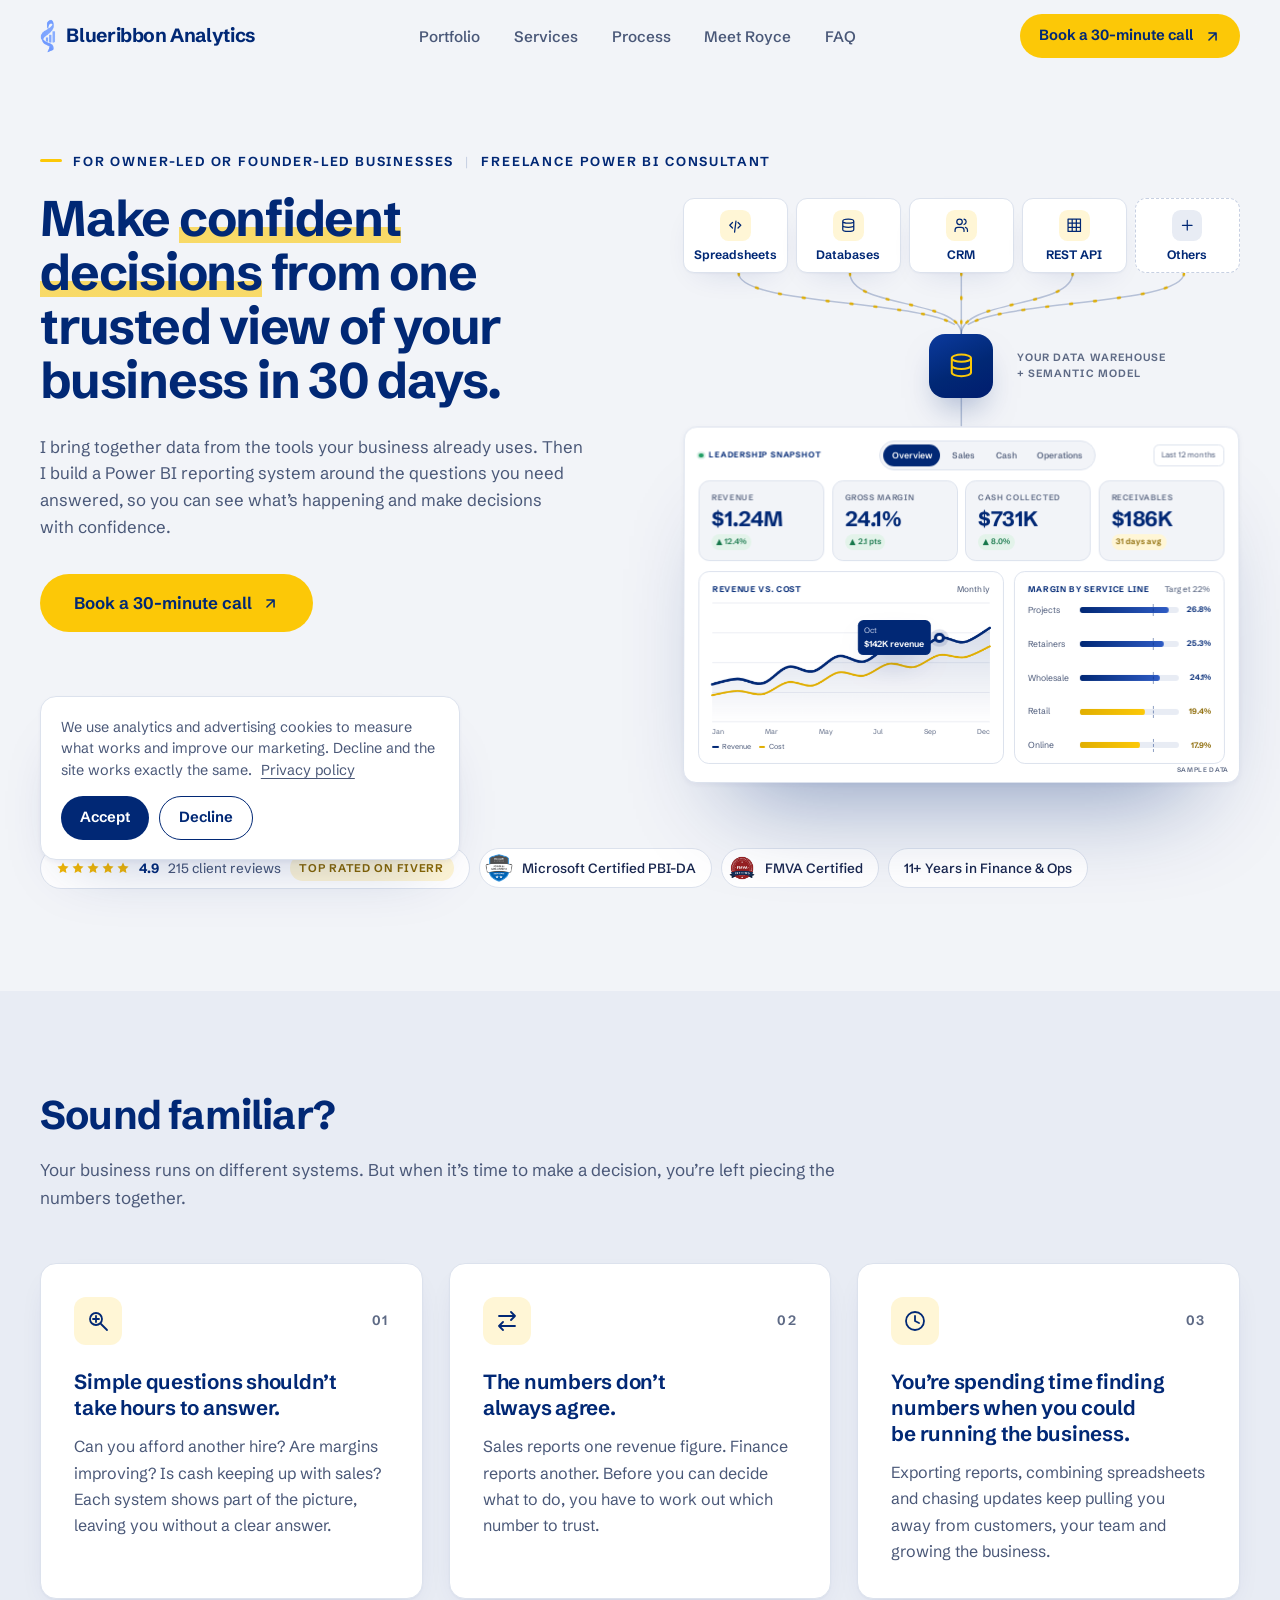
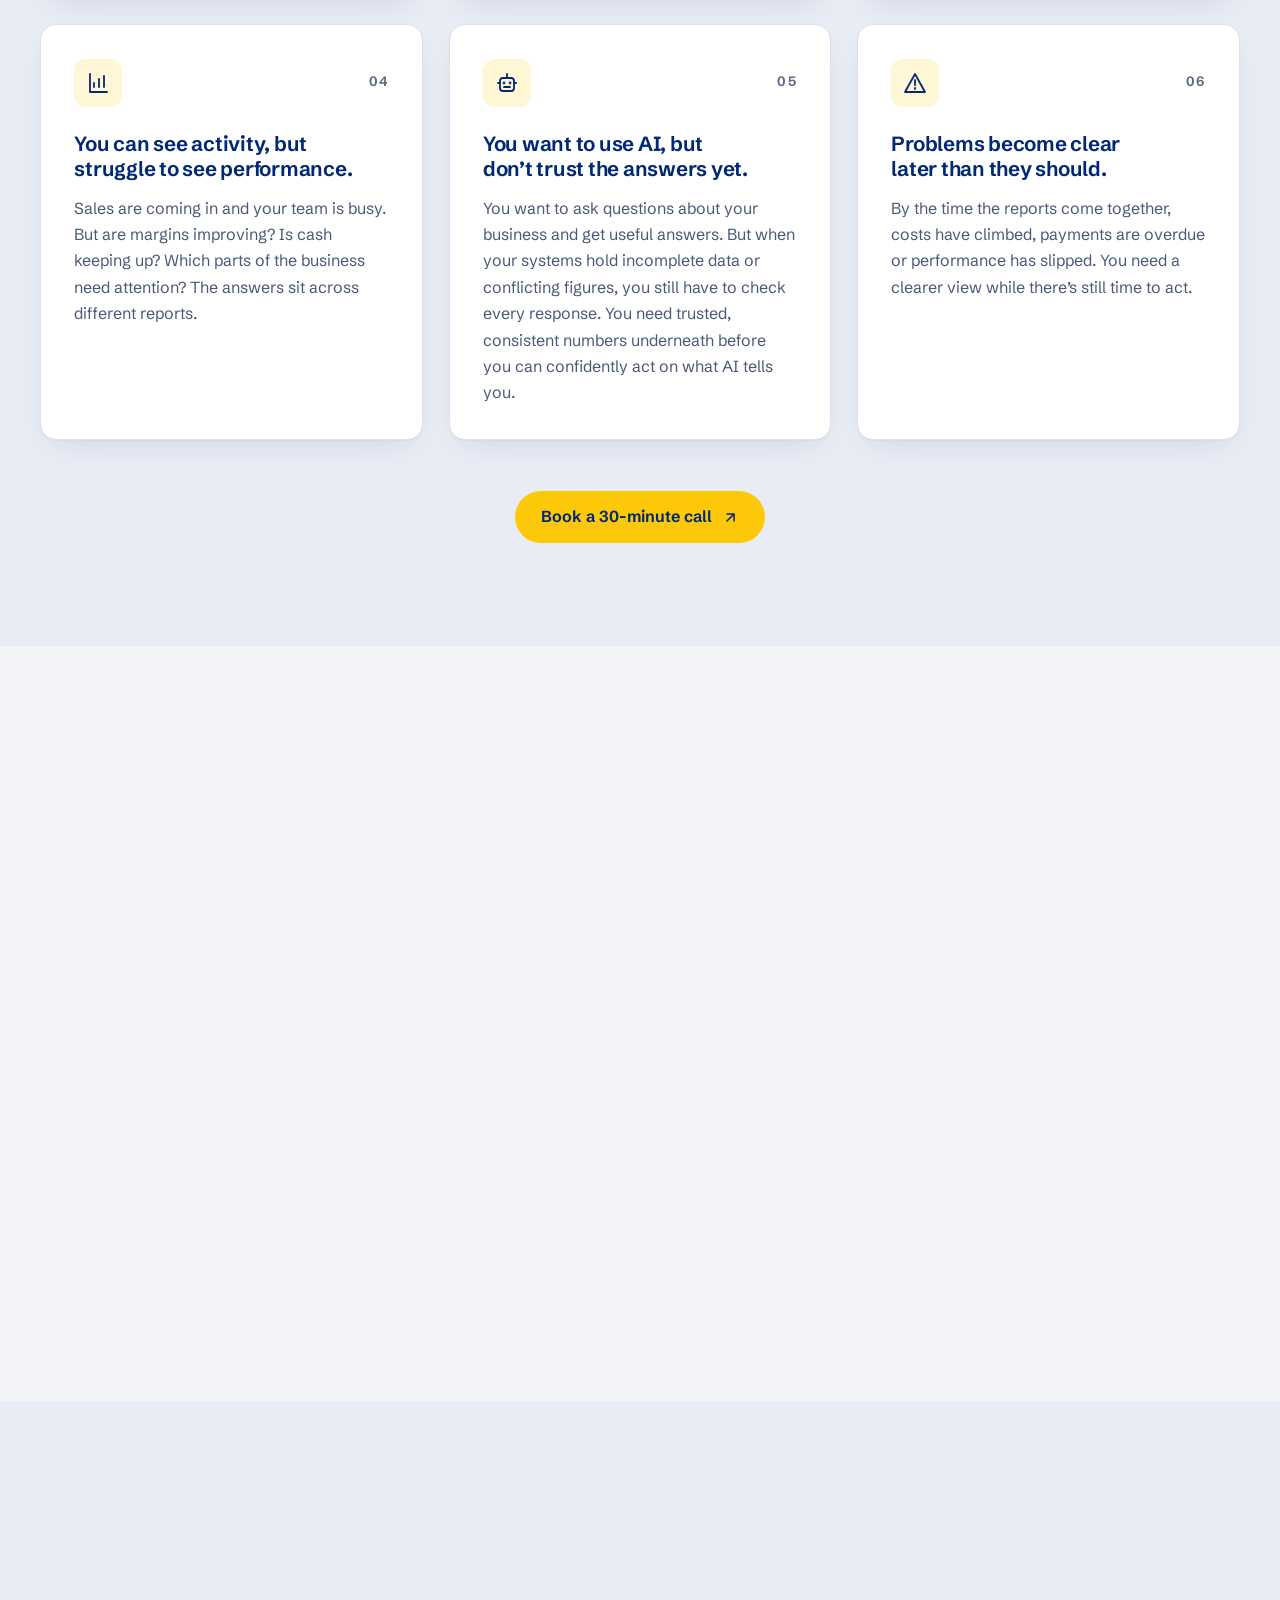
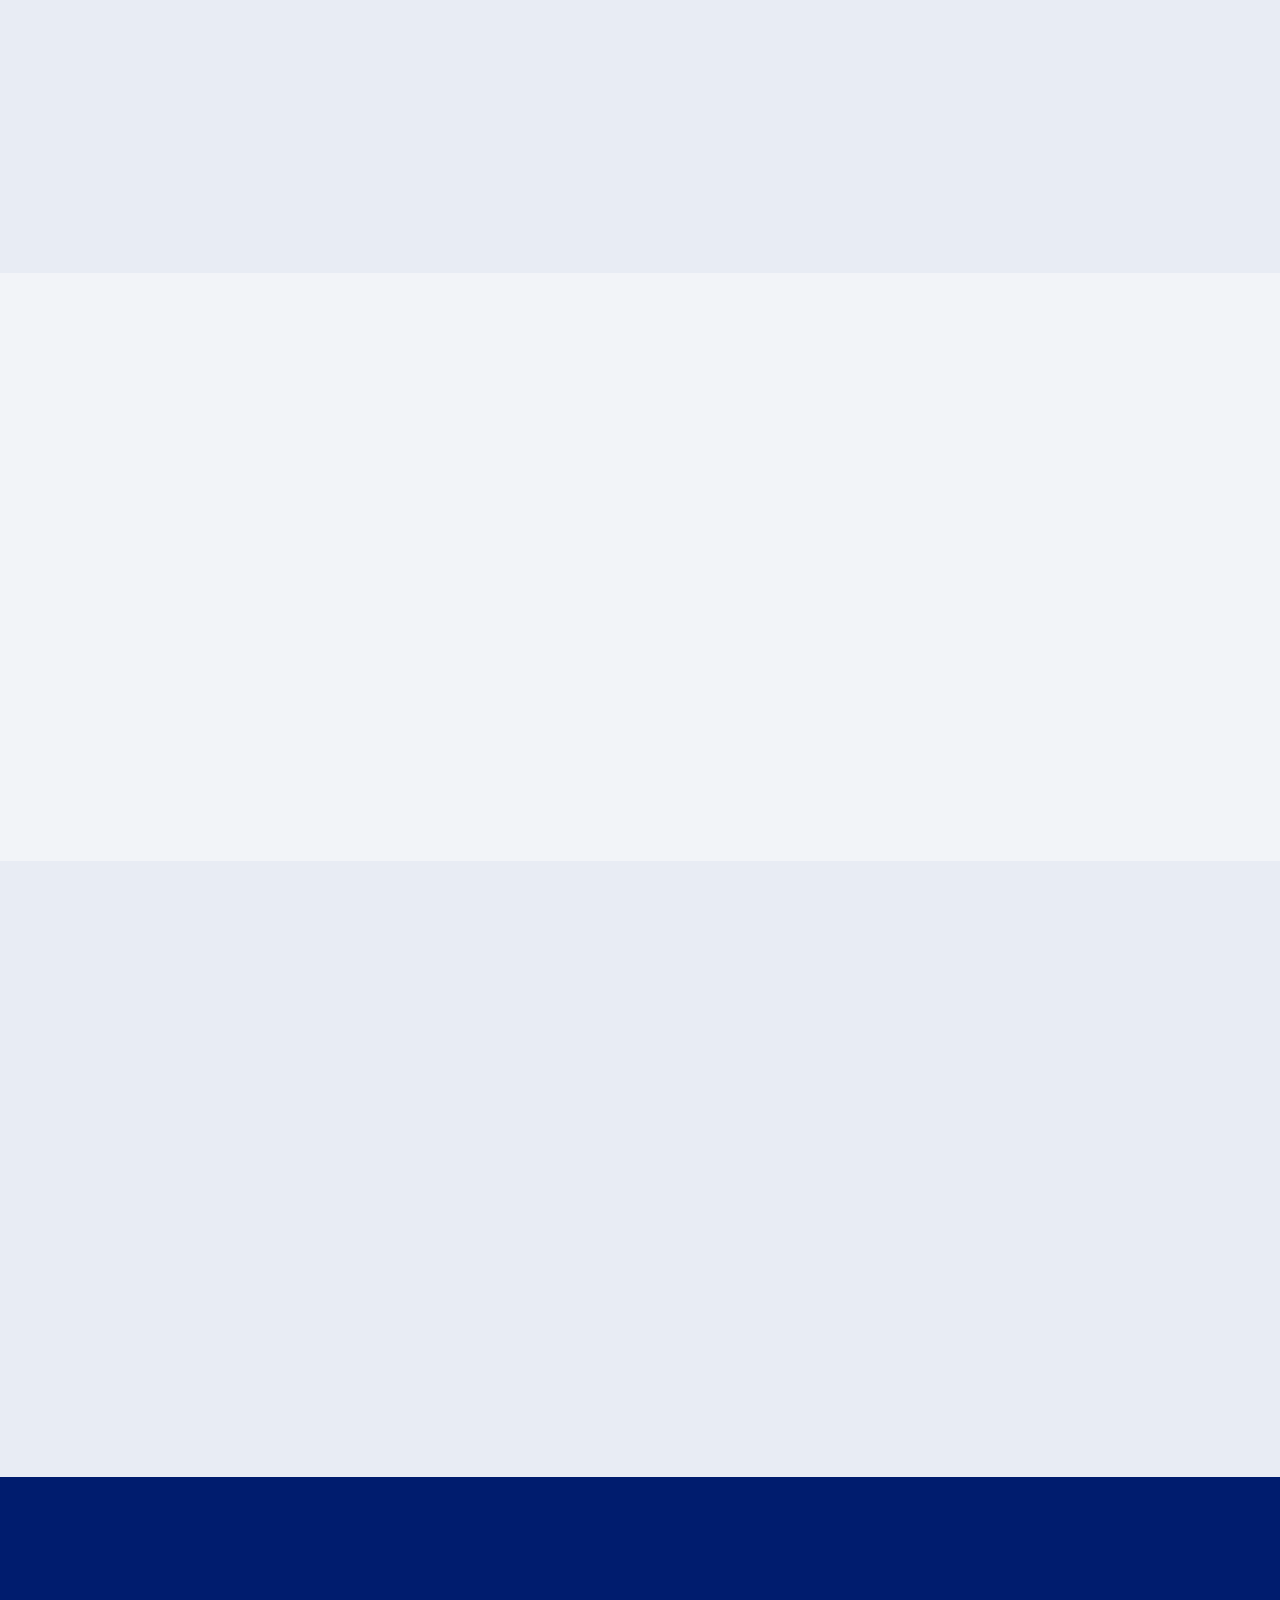
==== commit c7d077eb: "Add For to hero audience eyebrow" ====
--- a/index.html
+++ b/index.html
@@ -916,7 +916,7 @@
 
 <!-- ================= HERO ================= -->
 <section class="panel hero" id="home">
-  <p class="eyebrow hero-fade" style="--i:0"><span class="seg">Owner-led or founder-led businesses</span><span class="sep" aria-hidden="true">|</span><span class="seg">Freelance Power BI consultant</span></p>
+  <p class="eyebrow hero-fade" style="--i:0"><span class="seg">For owner-led or founder-led businesses</span><span class="sep" aria-hidden="true">|</span><span class="seg">Freelance Power BI consultant</span></p>
   <div class="hero-grid">
     <div class="hero-copy">
       <h1 class="split" data-now>Make <span class="hl">confident decisions</span> from one trusted view of your business in 30 days.</h1>
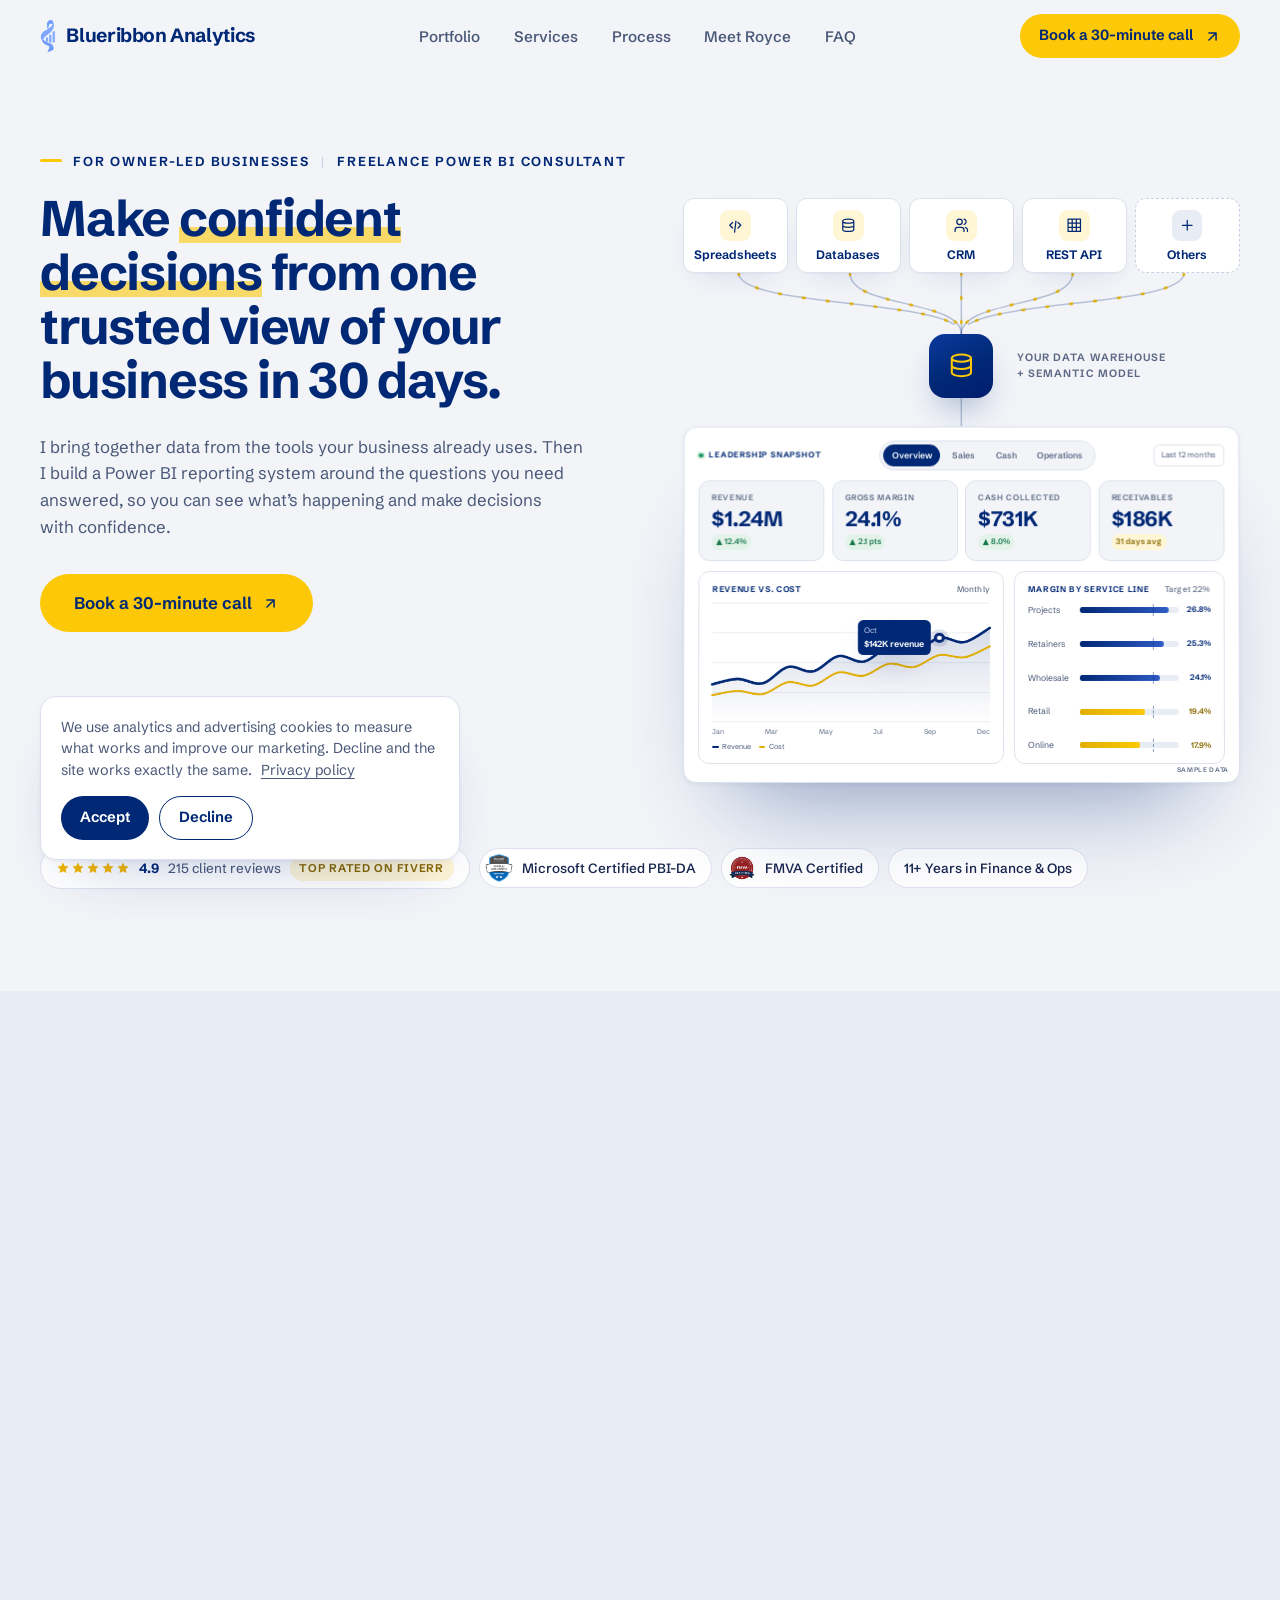
==== commit c7841873: "Simplify hero eyebrow to For Owner-Led businesses" ====
--- a/index.html
+++ b/index.html
@@ -916,7 +916,7 @@
 
 <!-- ================= HERO ================= -->
 <section class="panel hero" id="home">
-  <p class="eyebrow hero-fade" style="--i:0"><span class="seg">For owner-led or founder-led businesses</span><span class="sep" aria-hidden="true">|</span><span class="seg">Freelance Power BI consultant</span></p>
+  <p class="eyebrow hero-fade" style="--i:0"><span class="seg">For Owner-Led businesses</span><span class="sep" aria-hidden="true">|</span><span class="seg">Freelance Power BI consultant</span></p>
   <div class="hero-grid">
     <div class="hero-copy">
       <h1 class="split" data-now>Make <span class="hl">confident decisions</span> from one trusted view of your business in 30 days.</h1>
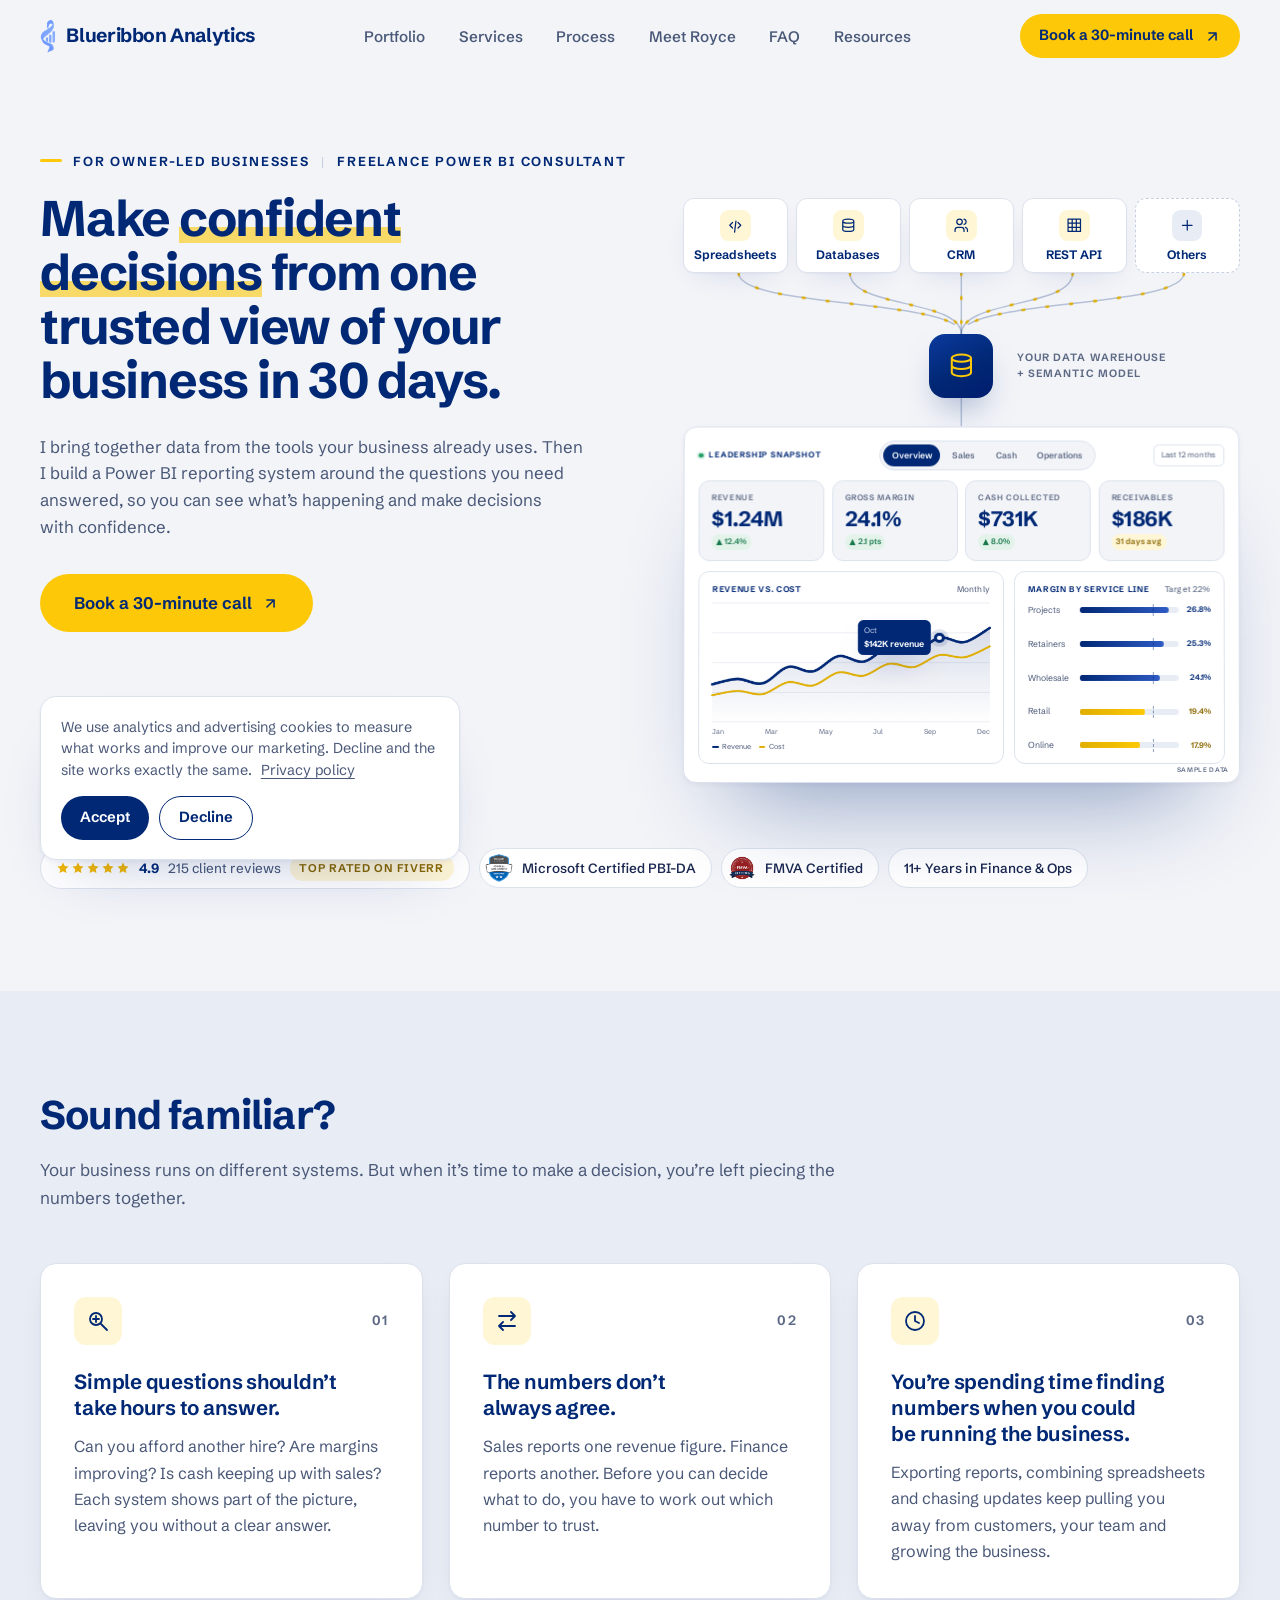
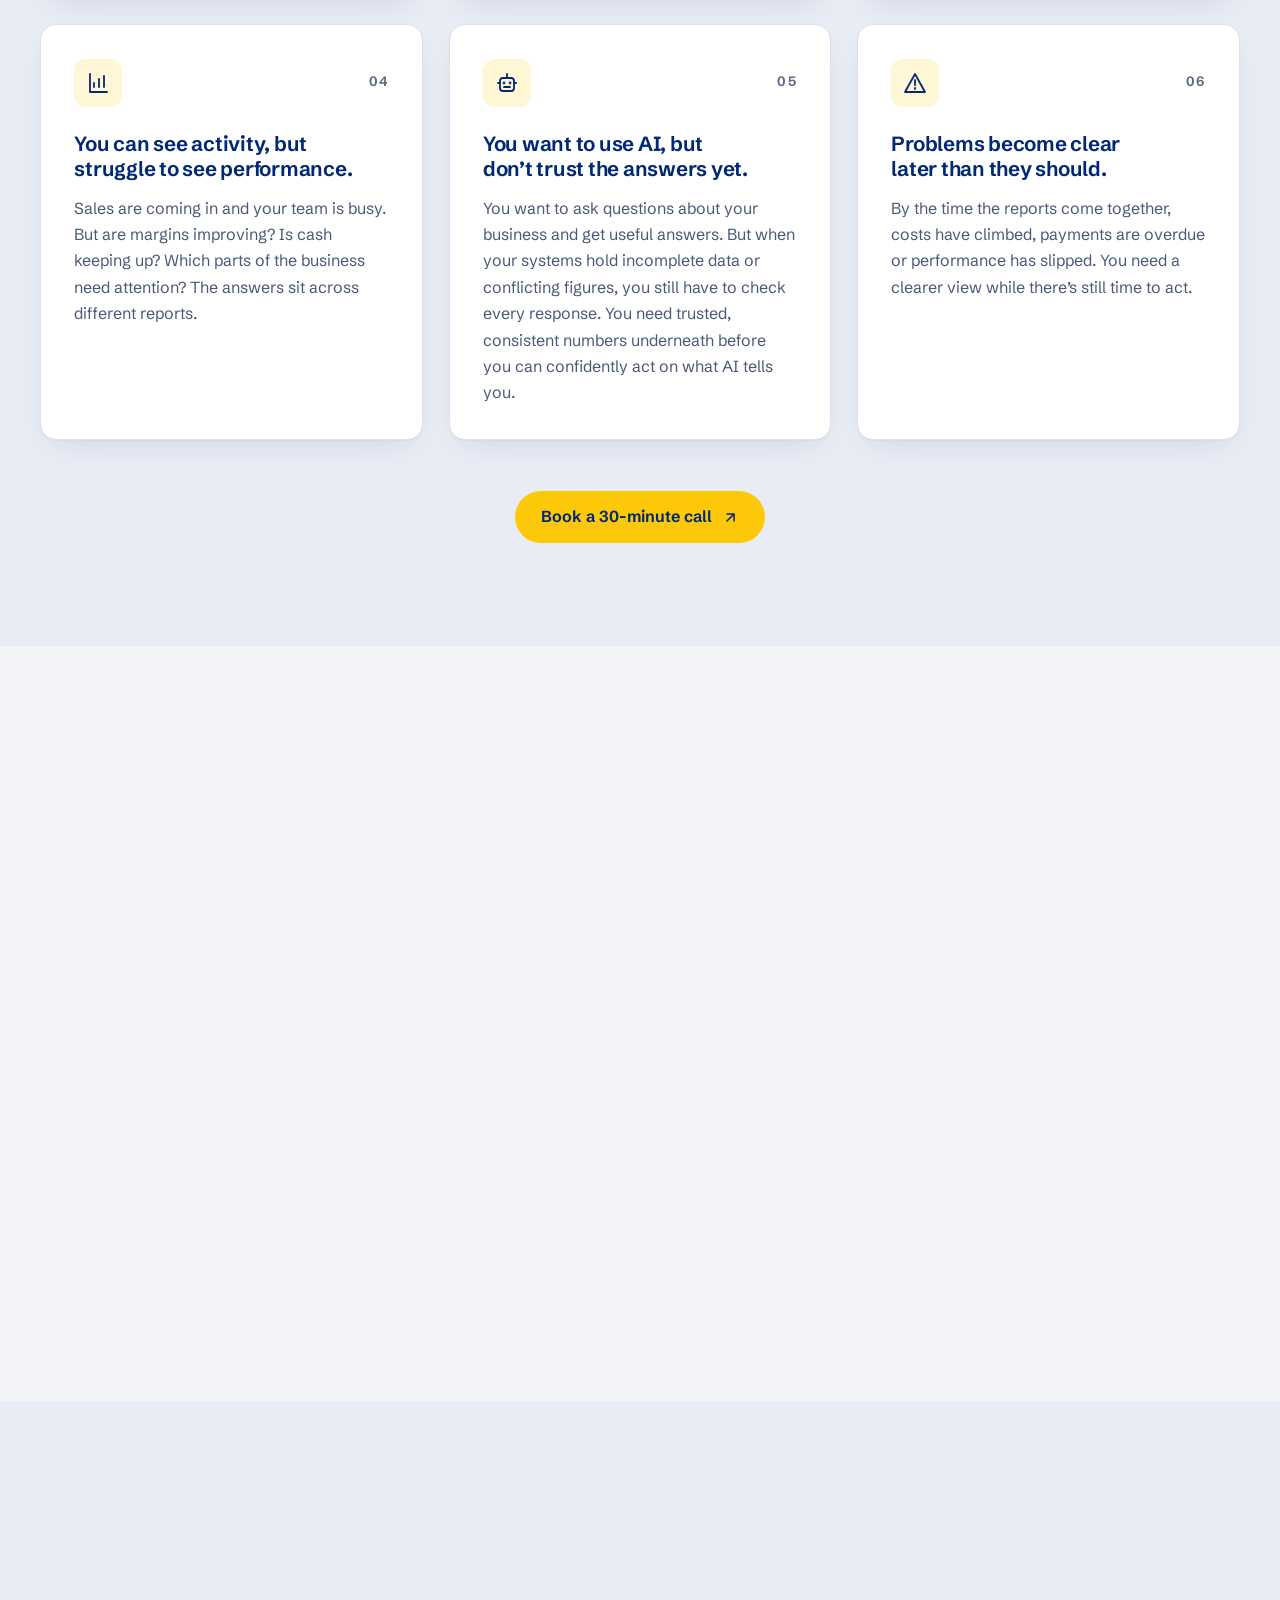
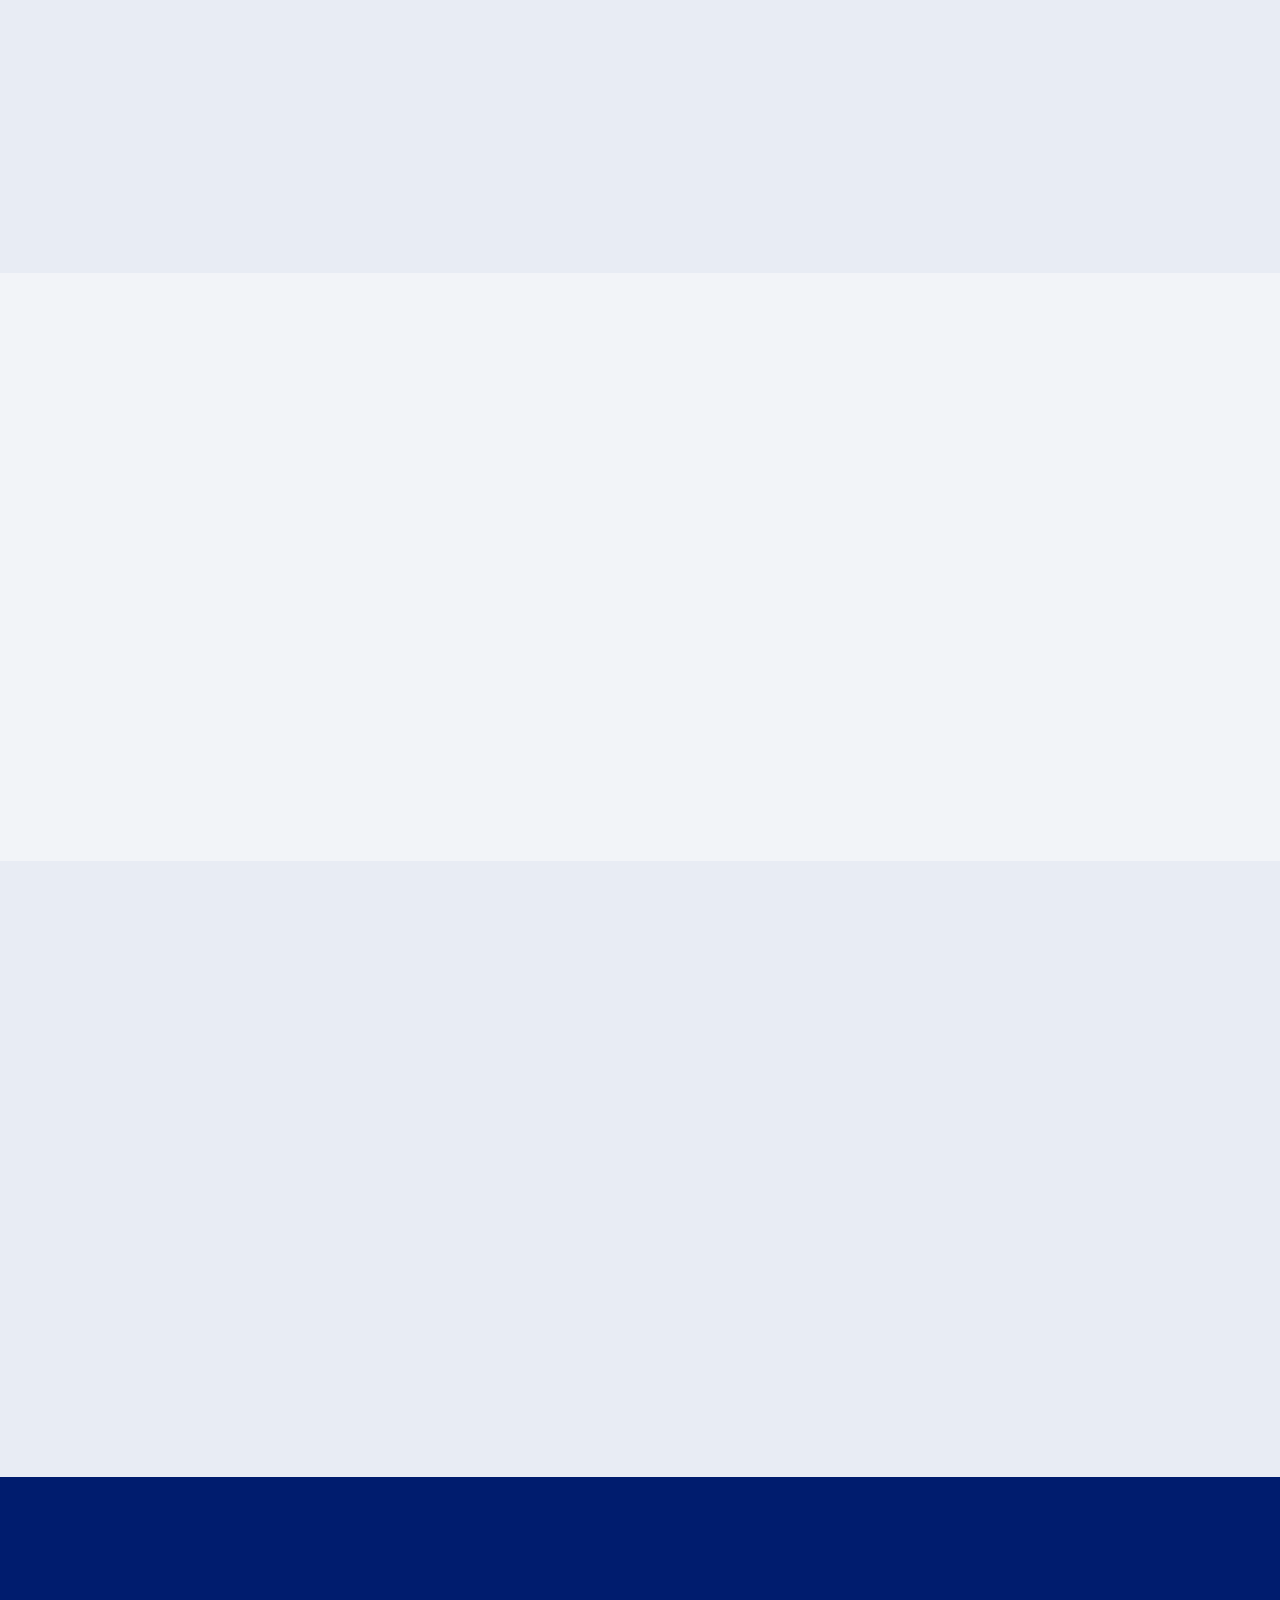
==== commit b04ebbf3: "Unify Resources and articles with homepage design and shared navigation" ====
--- a/index.html
+++ b/index.html
@@ -180,679 +180,7 @@
 
 <link rel="icon" href="images/favicon.png" type="image/png">
 <link rel="apple-touch-icon" href="images/favicon.png">
-<style>
-/* ==========================================================
-   Blueribbon Analytics, site v4 (light redesign, Nov 2026)
-   Navy ink, gold accent, navy-tinted off-white base.
-   One typeface (Schibsted Grotesk, self-hosted), one type
-   scale, generous spacing. Full-width bands alternate between
-   base and mist; the footer is the only dark band.
-   Motion: transform + opacity only, respects reduced motion.
-   ========================================================== */
-
-@font-face{font-family:'Schibsted Grotesk'; font-style:normal; font-weight:400 900; font-display:swap;
-  src:url('[data-uri]') format('woff2');
-  unicode-range:U+0000-00FF,U+0131,U+0152-0153,U+02BB-02BC,U+02C6,U+02DA,U+02DC,U+0304,U+0308,U+0329,U+2000-206F,U+20AC,U+2122,U+2191,U+2193,U+2212,U+2215,U+FEFF,U+FFFD;}
-@font-face{font-family:'Schibsted Grotesk'; font-style:normal; font-weight:400 900; font-display:swap;
-  src:url('[data-uri]') format('woff2');
-  unicode-range:U+0100-02BA,U+02BD-02C5,U+02C7-02CC,U+02CE-02D7,U+02DD-02FF,U+0304,U+0308,U+0329,U+1D00-1DBF,U+1E00-1E9F,U+1EF2-1EFF,U+2020,U+20A0-20AB,U+20AD-20C0,U+2113,U+2C60-2C7F,U+A720-A7FF;}
-@font-face{font-family:'Schibsted Fallback'; src:local('Arial'), local('Helvetica'); size-adjust:98%;}
-
-:root{
-  /* palette */
-  --navy:#012875;
-  --navy-deep:#001C6E;
-  --gold:#FCC807;
-  --gold-hover:#FFD633;
-  --gold-deep:#E0AE00;      /* decorative strokes on light */
-  --gold-text:#8A6700;      /* gold-family text on light, 5.2:1 */
-  --base:#F2F4F8;           /* page background */
-  --mist:#E8ECF4;           /* alternate band */
-  --card:#FFFFFF;
-  --cream:#FFF6D6;
-  --ink:#1A2850;            /* strong body text */
-  --slate:#4A5878;          /* body text */
-  --dim:#5E6A85;            /* captions, meta */
-  --line:#DCE2ED;
-  --line-2:#C7D0E2;
-  --link:#1E5BD8;
-  --on-dark:#C9D3EC;
-  --on-dark-dim:#9FB0D6;
-
-  /* legacy names kept so page-level styles keep working */
-  --bg:var(--base); --panel:var(--base); --panel-2:var(--card); --panel-3:var(--mist);
-  --text:var(--ink); --muted:var(--slate); --paper:var(--card);
-  --accent:var(--navy); --accent-2:var(--gold); --accent-soft:rgba(1,40,117,.07);
-  --good:var(--navy); --warn:var(--gold-text);
-
-  /* type */
-  --sans:'Schibsted Grotesk','Schibsted Fallback',system-ui,-apple-system,'Segoe UI',Arial,sans-serif;
-  --serif:var(--sans); --mono:var(--sans);
-  --fs-h1:clamp(2.3rem,4.4vw,3.5rem);
-  --fs-h2:clamp(1.9rem,3.2vw,2.5rem);
-  --fs-h3:clamp(1.25rem,1.6vw,1.5rem);
-  --fs-lead:clamp(1.08rem,1.3vw,1.25rem);
-  --fs-body:1.0625rem;
-  --fs-small:.875rem;
-  --fs-eyebrow:.8125rem;
-
-  /* space */
-  --maxw:1200px;
-  --gut:clamp(20px,3.2vw,40px);
-  --sec:clamp(4.5rem,8vw,7rem);
-  --head-gap:clamp(2.4rem,4vw,3.75rem);
-  --card-gap:clamp(1rem,2vw,1.75rem);
-  --r:16px;
-  --r-lg:20px;
-  --nav-h:72px;
-
-  --shadow:0 1px 2px rgba(1,40,117,.04), 0 12px 32px -16px rgba(1,40,117,.16);
-  --shadow-lg:0 2px 4px rgba(1,40,117,.05), 0 32px 64px -32px rgba(1,40,117,.28);
-  --ease:cubic-bezier(.2,.7,.1,1);
-}
-
-/* ---------- base ---------- */
-*,*::before,*::after{box-sizing:border-box;}
-html{scroll-behavior:smooth; scroll-padding-top:calc(var(--nav-h) + 1.5rem); overflow-x:clip; -webkit-text-size-adjust:100%; background:var(--base);}
-body{margin:0; font-family:var(--sans); font-size:var(--fs-body); line-height:1.65; color:var(--slate); background:var(--base); -webkit-font-smoothing:antialiased; -moz-osx-font-smoothing:grayscale; overflow-x:clip; font-feature-settings:'ss01' 0;}
-h1,h2,h3,h4{font-family:var(--sans); font-weight:700; color:var(--navy); letter-spacing:-.02em; line-height:1.12; margin:0;}
-h3,h4{font-weight:650; letter-spacing:-.012em; line-height:1.25;}
-p{margin:0;}
-a{color:inherit; text-decoration:none;}
-img,svg{display:block; max-width:100%;}
-ul{list-style:none; margin:0; padding:0;}
-button{font:inherit; color:inherit; background:none; border:0; cursor:pointer; padding:0;}
-em{font-style:normal;}
-strong,b{font-weight:650;}
-h1,h2,h3,.closing{text-wrap:balance;}
-.mono{font-family:var(--sans);}
-.sr-only{position:absolute; width:1px; height:1px; overflow:hidden; clip:rect(0 0 0 0); white-space:nowrap;}
-:focus-visible{outline:2px solid var(--navy); outline-offset:3px; border-radius:6px;}
-.skip-link{position:absolute; left:-999px; top:0; z-index:600; background:var(--navy); color:#fff; padding:.9rem 1.3rem; font-weight:700;}
-.skip-link:focus{left:0;}
-::selection{background:rgba(252,200,7,.45); color:var(--navy);}
-
-/* ---------- layout: full-width bands with a centred 1200px column ---------- */
-.shell{width:min(var(--maxw), calc(100% - 2 * var(--gut))); margin-inline:auto;}
-main.shell, footer.shell{width:100%; max-width:none; margin:0;}
-.panel{
-  position:relative; isolation:isolate;
-  padding-block:var(--sec);
-  padding-inline:max(var(--gut), calc((100% - var(--maxw)) / 2));
-  background:var(--base);
-}
-main > section.panel:nth-of-type(even){background:var(--mist);}
-
-/* ---------- buttons ---------- */
-.btn{
-  display:inline-flex; align-items:center; justify-content:center; gap:.65rem; min-height:52px; padding:.85rem 1.6rem;
-  font-family:var(--sans); font-weight:650; font-size:1rem; line-height:1.2; border-radius:999px; position:relative; cursor:pointer; white-space:nowrap;
-  transition:transform .3s var(--ease), background-color .25s ease, color .25s ease, border-color .25s ease, box-shadow .3s ease;
-}
-.btn svg{width:17px; height:17px; flex-shrink:0; fill:none; stroke:currentColor; stroke-width:2.2; stroke-linecap:round; stroke-linejoin:round; transition:transform .3s var(--ease);}
-.btn:hover svg{transform:translate(3px,-3px);}
-.btn-cta{background:var(--gold); color:var(--navy);}
-.btn-cta svg{stroke:var(--navy);}
-.btn-cta:hover{background:var(--gold-hover); transform:translateY(-2px); box-shadow:0 14px 30px -14px rgba(224,174,0,.75);}
-.btn-white{background:var(--navy); color:#fff;}
-.btn-white:hover{background:var(--navy-deep); transform:translateY(-2px);}
-.btn-accent{background:var(--navy); color:#fff;}
-.btn-ghost{border:1.5px solid var(--navy); color:var(--navy); background:transparent;}
-.btn-ghost:hover{background:var(--navy); color:#fff; transform:translateY(-2px);}
-.btn-sm{min-height:44px; padding:.55rem 1.2rem; font-size:.92rem;}
-.hero-cta .btn,.cta-final .btn{min-height:58px; padding:1rem 2.1rem; font-size:1.05rem;}
-.btn-cta{will-change:transform;}
-
-/* ---------- header ---------- */
-.nav{position:fixed; top:0; left:0; right:0; z-index:300; background:rgba(242,244,248,.82); backdrop-filter:blur(14px) saturate(1.3); -webkit-backdrop-filter:blur(14px) saturate(1.3); border-bottom:1px solid transparent; transition:background-color .3s ease, border-color .3s ease, box-shadow .3s ease;}
-.nav.scrolled{background:rgba(255,255,255,.94); border-bottom-color:var(--line); box-shadow:0 10px 30px -24px rgba(1,40,117,.4);}
-.nav-in{display:flex; align-items:center; justify-content:space-between; gap:1.5rem; height:var(--nav-h);}
-.brand{display:flex; align-items:center; gap:.65rem; min-height:44px; flex-shrink:0;}
-.brand img{height:34px; width:auto;}
-.brand span{font-size:1.2rem; font-weight:700; letter-spacing:-.02em; color:var(--navy); white-space:nowrap;}
-.nav-links{display:flex; align-items:center; justify-content:center; gap:2.1rem; flex:1;}
-.nav-links a:not(.btn){font-size:.95rem; font-weight:550; color:var(--slate); transition:color .2s ease; position:relative; padding:.4rem 0;}
-.nav-links a:not(.btn)::after{content:''; position:absolute; left:0; right:0; bottom:-2px; height:2px; border-radius:2px; background:var(--gold); transform:scaleX(0); transform-origin:left; transition:transform .35s var(--ease);}
-.nav-links a:not(.btn):hover{color:var(--navy);}
-.nav-links a:not(.btn):hover::after{transform:scaleX(1);}
-.nav-actions{display:flex; align-items:center; gap:.5rem;}
-.nav-toggle{display:none; width:44px; height:44px; align-items:center; justify-content:center; border-radius:50%; border:1px solid var(--line-2); background:#fff;}
-.nav-toggle svg{width:22px; height:22px; stroke:var(--navy); fill:none; stroke-width:2; stroke-linecap:round;}
-#progress{position:fixed; top:0; left:0; right:0; height:3px; z-index:420; background:linear-gradient(90deg,var(--navy),var(--gold)); transform-origin:left; transform:scaleX(0); will-change:transform;}
-
-/* ---------- type helpers ---------- */
-.eyebrow{display:inline-flex; align-items:center; gap:.7rem; font-size:var(--fs-eyebrow); font-weight:650; letter-spacing:.14em; text-transform:uppercase; color:var(--navy); margin-bottom:1.25rem; line-height:1.4;}
-.eyebrow::before{content:''; width:22px; height:3px; border-radius:2px; background:var(--gold); flex-shrink:0;}
-.h2{font-size:var(--fs-h2); max-width:20em;}
-.lede{color:var(--slate); font-size:var(--fs-lead); line-height:1.6; max-width:40rem;}
-.sec-head{display:grid; gap:1.1rem; align-items:start; margin-bottom:var(--head-gap); max-width:52rem;}
-.sec-head.one{grid-template-columns:1fr;}
-.sec-cta{margin-top:clamp(2.6rem,4vw,3.75rem); display:flex; justify-content:center;}
-
-/* gold highlighter for emphasised words (replaces the old blue italics) */
-.hl,.h2 em,.closing em,.cta-final h2 em{
-  font-style:normal; color:var(--navy);
-  background:linear-gradient(180deg, transparent 64%, rgba(252,200,7,.6) 64%, rgba(252,200,7,.6) 90%, transparent 90%);
-  -webkit-box-decoration-break:clone; box-decoration-break:clone;
-}
-
-/* reveal + word split */
-.js [data-reveal]{opacity:0; transform:translateY(14px); transition:opacity .7s ease, transform .8s var(--ease); transition-delay:calc(var(--i,0) * 70ms);}
-.js [data-reveal].in-view{opacity:1; transform:none;}
-.js .split .w{display:inline-block; overflow:hidden; vertical-align:top; padding:0 .06em .14em 0; margin:0 -.06em -.14em 0;}
-.js .split .w > span{display:inline-block; transform:translateY(112%); transition:transform 1s var(--ease); transition-delay:calc(var(--k,0) * 38ms + var(--sd,0ms));}
-.js .split.in-view .w > span{transform:none;}
-@keyframes riseup{from{transform:translateY(112%);} to{transform:none;}}
-.js .hero h1 .w > span{transform:none; transition:none; animation:riseup .9s var(--ease) both; animation-delay:calc(.05s + var(--k,0) * 34ms);}
-
-/* ---------- cards ---------- */
-.glass{
-  position:relative; background:var(--card); border:1px solid var(--line); border-radius:var(--r); box-shadow:var(--shadow);
-  transition:transform .45s var(--ease), box-shadow .4s ease, border-color .3s ease;
-}
-.glass:hover{transform:translateY(-3px); box-shadow:var(--shadow-lg); border-color:var(--line-2);}
-.ico{width:48px; height:48px; border-radius:12px; display:grid; place-items:center; background:var(--cream); flex-shrink:0;}
-.ico svg{width:24px; height:24px; fill:none; stroke:var(--navy); stroke-width:1.8; stroke-linecap:round; stroke-linejoin:round;}
-
-/* ---------- chips ---------- */
-.chip{display:inline-flex; align-items:center; gap:.55rem; font-size:.84rem; font-weight:550; color:var(--ink); border:1px solid var(--line); padding:.45rem .95rem; border-radius:999px; background:var(--card); min-height:40px;}
-.chip.b{padding:.3rem .95rem .3rem .35rem;}
-.chip.b img{width:28px; height:28px; border-radius:50%; object-fit:cover; background:#fff;}
-.rated.chip{gap:.55rem; flex-wrap:wrap;}
-.rated .stars{display:inline-flex; gap:1px; color:#F2B705;}
-.rated .stars svg{width:14px; height:14px;}
-.rated b{color:var(--navy); font-weight:700;}
-.rated .rv-n{font-weight:450; color:var(--slate); font-size:.84rem;}
-.rated .top{font-weight:650; font-size:.7rem; letter-spacing:.08em; text-transform:uppercase; color:var(--gold-text); background:var(--cream); padding:.22rem .6rem; border-radius:99px;}
-.live-dot{display:inline-block; width:.55em; height:.55em; border-radius:50%; background:#1F9D63; box-shadow:0 0 0 .22em rgba(31,157,99,.18); animation:pulse 2.2s ease-in-out infinite; flex-shrink:0;}
-
-/* ---------- keyframes ---------- */
-@keyframes fadeup{to{opacity:1; transform:none;}}
-@keyframes fadeupc{to{opacity:1; transform:translate(-50%,0);}}
-@keyframes draw{to{stroke-dashoffset:0;}}
-@keyframes fadein{to{opacity:1;}}
-@keyframes pulse{0%,100%{opacity:1;}50%{opacity:.4;}}
-@keyframes flowdash{to{stroke-dashoffset:-32;}}
-@keyframes grow{to{transform:scaleX(var(--v));}}
-@keyframes ring{0%{transform:scale(.85); opacity:.7;}100%{transform:scale(1.9); opacity:0;}}
-@keyframes segin{to{stroke-dashoffset:var(--off);}}
-
-/* ==========================================================
-   HERO
-   ========================================================== */
-.hero{padding-top:calc(var(--nav-h) + clamp(3rem,5.5vw,5rem)); padding-bottom:var(--sec); background:var(--base);}
-.hero-grid{display:grid; grid-template-columns:minmax(0,1.02fr) minmax(0,.98fr); gap:clamp(2.5rem,5vw,4.5rem); align-items:start;}
-.hero-visual{padding-top:.4rem;}
-.hero .eyebrow{flex-wrap:wrap; row-gap:.3rem; margin-bottom:1.4rem;}
-.hero .eyebrow .seg{white-space:nowrap;}
-.hero .eyebrow .sep{color:var(--line-2); font-weight:400;}
-.hero h1{font-size:clamp(2.3rem,3.9vw,3.25rem); line-height:1.08; letter-spacing:-.025em; margin-bottom:clamp(1.25rem,2vw,1.6rem);}
-.hero-copy .lede{font-size:clamp(1.05rem,1.2vw,1.15rem); max-width:36rem; text-wrap:pretty;}
-.hero-fade{opacity:0; transform:translateY(14px); animation:fadeup .7s var(--ease) forwards; animation-delay:calc(.12s + var(--i,0) * .08s);}
-.hero-cta{display:flex; flex-wrap:wrap; align-items:center; gap:.8rem; margin-top:clamp(1.75rem,2.6vw,2.25rem);}
-.hero-grid > .trust{grid-column:1 / -1; margin-top:0;}
-.trust{display:flex; flex-wrap:wrap; align-items:center; gap:.55rem; margin-top:clamp(1.5rem,2.4vw,2rem);}
-
-/* ---------- stage: sources -> warehouse -> report (stacked, sits in the right column) ---------- */
-.hero-visual{container-type:inline-size; min-width:0;}
-.stage{position:relative; display:flex; flex-direction:column; align-items:stretch;}
-.src-row{display:grid; grid-template-columns:repeat(5,minmax(0,1fr)); gap:clamp(.35rem,1.4cqw,.65rem);}
-.src{display:flex; flex-direction:column; align-items:center; justify-content:center; text-align:center; gap:.55em; padding:.9em .3em .8em; border-radius:.9em; font-size:clamp(.62rem,2.2cqw,.86rem); background:var(--card); border:1px solid var(--line); box-shadow:var(--shadow); color:var(--ink);}
-.src .ic{width:2.5em; height:2.5em; border-radius:.7em; background:var(--cream); display:grid; place-items:center; flex-shrink:0;}
-.src .ic svg{width:1.35em; height:1.35em; fill:none; stroke:var(--navy); stroke-width:1.8; stroke-linecap:round; stroke-linejoin:round;}
-.src b{display:block; font-weight:650; font-size:1em; line-height:1.15; color:var(--navy); white-space:nowrap;}
-.src.more{background:var(--card); border:1.5px dashed var(--line-2); box-shadow:none;}
-.src.more .ic{background:var(--mist);}
-.flow{display:block; width:100%; height:clamp(40px,11cqw,64px); overflow:visible;}
-.flow-down{height:clamp(22px,5cqw,30px);}
-.stage .pth{fill:none; stroke:rgba(1,40,117,.25); stroke-width:1.5; stroke-linecap:round; stroke-dasharray:1;}
-.stage .pulse{fill:none; stroke:var(--gold-deep); stroke-width:2.4; stroke-linecap:round; stroke-dasharray:2 22;}
-.hub-row{display:flex; align-items:center; justify-content:center; gap:.9rem; position:relative;}
-.hub{display:grid; place-items:center;}
-.hub .core{position:relative; width:clamp(52px,12cqw,64px); height:clamp(52px,12cqw,64px); border-radius:16px; display:grid; place-items:center; background:linear-gradient(155deg,#0B3A9E,var(--navy) 55%,var(--navy-deep)); box-shadow:0 18px 36px -16px rgba(1,40,117,.6);}
-.hub .core::before,.hub .core::after{content:''; position:absolute; inset:0; border-radius:inherit; border:1.5px solid var(--gold); opacity:0;}
-.stage.go .hub .core::before{animation:ring 3s ease-out 1.6s infinite;}
-.stage.go .hub .core::after{animation:ring 3s ease-out 3.1s infinite;}
-.hub svg{width:45%; height:45%; fill:none; stroke:var(--gold); stroke-width:1.7; stroke-linecap:round; stroke-linejoin:round;}
-.hub-cap{position:absolute; left:calc(50% + clamp(46px,10cqw,56px)); top:50%; transform:translateY(-50%); font-size:clamp(.58rem,1.9cqw,.74rem); font-weight:650; letter-spacing:.1em; text-transform:uppercase; color:var(--dim); line-height:1.5; white-space:nowrap;}
-
-/* report mock-up */
-.db-wrap{perspective:2200px;}
-.db{
-  --r:10; position:relative; width:100%; border-radius:1.2em; padding:1.2em 1.3em 1.6em;
-  display:grid; grid-template-rows:auto auto auto; gap:.9em; font-size:clamp(.56rem,1.95cqw,.82rem);
-  background:var(--card); border:1px solid var(--line); color:var(--ink);
-  box-shadow:0 60px 100px -50px rgba(1,40,117,.45), 0 2px 6px rgba(1,40,117,.05);
-  transform:rotateX(calc(var(--r) * .35deg)); transform-origin:50% 100%; will-change:transform; overflow:hidden;
-}
-.db > *{position:relative;}
-.db-top{display:flex; align-items:center; justify-content:space-between; gap:1em;}
-.db-title{display:flex; align-items:center; gap:.7em; font-size:.74em; font-weight:650; letter-spacing:.1em; text-transform:uppercase; color:var(--navy);}
-.db-tabs{display:flex; gap:.3em; padding:.3em; border-radius:99px; background:var(--base); border:1px solid var(--line);}
-.db-tabs span{font-size:.8em; font-weight:600; padding:.4em 1em; border-radius:99px; color:var(--dim);}
-.db-tabs span.on{background:var(--navy); color:#fff;}
-.db-range{font-size:.72em; color:var(--slate); padding:.45em .9em; border:1px solid var(--line); border-radius:.7em;}
-.kpis{display:grid; grid-template-columns:repeat(4,minmax(0,1fr)); gap:.7em;}
-.k{position:relative; padding:1em 1.1em .9em; border-radius:1em; border:1px solid var(--line); background:var(--base); overflow:hidden;}
-.k small{display:block; font-size:.74em; font-weight:600; letter-spacing:.08em; text-transform:uppercase; color:var(--dim); margin-bottom:.45em;}
-.k b{display:block; font-weight:700; font-size:1.95em; line-height:1; letter-spacing:-.02em; color:var(--navy);}
-.k .d{display:inline-flex; align-items:center; gap:.3em; margin-top:.55em; font-size:.74em; font-weight:600; padding:.2em .6em; border-radius:99px; background:#E3F3EA; color:#16774A;}
-.k .d.n{background:var(--cream); color:var(--gold-text);}
-.k svg{display:none;}
-.k svg .sa{fill:url(#sg); opacity:.9;}
-.k svg .sl{fill:none; stroke:var(--navy); stroke-width:2; stroke-linecap:round; stroke-dasharray:1;}
-.card{border:1px solid var(--line); border-radius:1em; background:var(--card); padding:1em 1.2em; min-width:0; min-height:0; display:flex; flex-direction:column;}
-.card .h5{margin:0 0 .8em; font-weight:650; font-size:.76em; letter-spacing:.08em; text-transform:uppercase; color:var(--navy); display:flex; align-items:center; justify-content:space-between; gap:.5em;}
-.card .h5 i{font-style:normal; font-weight:500; color:var(--dim); letter-spacing:.02em; text-transform:none;}
-.db-main{display:grid; grid-template-columns:minmax(0,1.45fr) minmax(0,1fr); gap:.9em; min-height:0;}
-.db .chart{min-height:11em;}
-.chart{position:relative; flex:1; min-height:0;}
-.chart svg{width:100%; height:100%; overflow:visible;}
-.chart .grid{fill:none; stroke:rgba(1,40,117,.08); stroke-width:1;}
-.chart .rv{fill:none; stroke:var(--navy); stroke-width:2.6; stroke-linecap:round; stroke-linejoin:round; stroke-dasharray:1;}
-.chart .cs{fill:none; stroke:var(--gold-deep); stroke-width:2; stroke-linecap:round; stroke-dasharray:1;}
-.chart .ar{fill:url(#ag);}
-.chart .pt{position:absolute; width:.95em; height:.95em; border-radius:50%; background:#fff; border:3px solid var(--navy); transform:translate(-50%,-50%); box-shadow:0 0 0 .35em rgba(1,40,117,.12);}
-.chart .tip{top:29%; transform:translate(-112%,-50%);}
-.ax{display:flex; justify-content:space-between; font-size:.64em; color:var(--dim); margin-top:.5em;}
-.tip{position:absolute; left:73%; top:3%; transform:translate(-50%,0); padding:.55em .8em; border-radius:.7em; background:var(--navy); font-size:.72em; white-space:nowrap; box-shadow:0 14px 30px -14px rgba(1,40,117,.6);}
-.tip b{color:#fff; font-weight:650; display:block; font-size:1.12em;}
-.tip span{color:var(--on-dark);}
-.leg{display:flex; gap:1.1em; font-size:.66em; color:var(--slate); margin-top:.5em;}
-.leg i{display:inline-block; width:.9em; height:.3em; border-radius:2px; margin-right:.5em; vertical-align:middle; background:var(--navy);}
-.leg i.c{background:var(--gold-deep);}
-.rows{display:grid; gap:.75em; flex:1; align-content:space-between;}
-.row{display:grid; grid-template-columns:5.2em minmax(0,1fr) 2.8em; gap:.8em; align-items:center; font-size:.8em; color:var(--slate);}
-.row .nm{white-space:nowrap; overflow:hidden; text-overflow:ellipsis;}
-.row b{font-weight:650; font-size:.92em; text-align:right; color:var(--navy);}
-.row b.w{color:var(--gold-text);}
-.track{position:relative; height:.7em; border-radius:99px; background:var(--mist);}
-.track i{position:absolute; inset:0 auto 0 0; width:100%; border-radius:inherit; background:linear-gradient(90deg,var(--navy),#2E5BC4); transform-origin:left; transform:scaleX(var(--v));}
-.track i.w{background:linear-gradient(90deg,var(--gold-deep),var(--gold));}
-.track .tg{position:absolute; top:-.35em; bottom:-.35em; border-left:1.5px dashed rgba(1,40,117,.45);}
-.sample{position:absolute; right:1.5em; bottom:.9em; font-size:.6em; font-weight:600; letter-spacing:.1em; text-transform:uppercase; color:var(--dim);}
-
-/* stage entrance (JS only; no-JS shows the final state) */
-.js .stage .fl{opacity:0; transform:translateY(24px);}
-.js .stage.go .fl{animation:fadeup 1s var(--ease) forwards; animation-delay:calc(.1s + var(--d,0) * .11s);}
-.js .stage .pth{stroke-dashoffset:1;}
-.js .stage.go .pth{animation:draw 1.7s cubic-bezier(.55,.1,.25,1) forwards; animation-delay:calc(.5s + var(--i,0) * .1s);}
-.js .stage .pulse{opacity:0;}
-.js .stage.go .pulse{animation:fadein .8s ease 2.2s forwards, flowdash 2.4s linear 2.2s infinite;}
-.js .stage .rv,.js .stage .cs,.js .stage .sl{stroke-dashoffset:1;}
-.js .stage .ar,.js .stage .sa,.js .stage .tip,.js .stage .pt{opacity:0;}
-.js .stage.go .rv{animation:draw 2.2s cubic-bezier(.5,.1,.2,1) 1.1s forwards;}
-.js .stage.go .cs{animation:draw 2.2s cubic-bezier(.5,.1,.2,1) 1.3s forwards;}
-.js .stage.go .sl{animation:draw 1.6s ease 1.2s forwards;}
-.js .stage.go .ar,.js .stage.go .sa{animation:fadein 1.2s ease 2.4s forwards;}
-.js .stage.go .tip,.js .stage.go .pt{animation:fadein .7s ease 3.1s forwards;}
-.js .stage .track i{transform:scaleX(0);}
-.js .stage.go .track i{animation:grow 1.2s var(--ease) forwards; animation-delay:calc(1.5s + var(--n,0) * .08s);}
-
-/* ==========================================================
-   SOUND FAMILIAR
-   ========================================================== */
-.pain-grid{display:grid; grid-template-columns:repeat(3,minmax(0,1fr)); gap:var(--card-gap);}
-.pain{padding:clamp(1.6rem,2.6vw,2.4rem);}
-.pain-top{display:flex; align-items:center; justify-content:space-between; margin-bottom:1.5rem;}
-.pain-no{font-size:.85rem; font-weight:650; letter-spacing:.1em; color:var(--dim);}
-.pain h3{font-size:var(--fs-h3); margin-bottom:.8rem; max-width:24em;}
-.pain p{color:var(--slate); font-size:1rem;}
-.js .pain .ico,.js .why-card .ico{transform:scale(.6); opacity:0; transition:transform .7s var(--ease) .25s, opacity .5s ease .25s;}
-.js .pain.in-view .ico,.js .why-card.in-view .ico{transform:none; opacity:1;}
-
-/* ==========================================================
-   FIT
-   ========================================================== */
-.fit{display:grid; grid-template-columns:repeat(2,minmax(0,1fr)); gap:var(--card-gap);}
-.fit-col{padding:clamp(1.75rem,3vw,2.75rem); border-radius:var(--r-lg); border:1px solid var(--line); background:transparent;}
-.fit-col.yes{background:var(--card); box-shadow:var(--shadow-lg); border-color:var(--line);}
-.fit-col h3{font-size:clamp(1.4rem,2vw,1.75rem); margin-bottom:1.5rem;}
-.fit-col li{display:grid; grid-template-columns:30px minmax(0,1fr); gap:.9rem; padding:1rem 0; border-top:1px solid var(--line); color:var(--ink); align-items:start;}
-.fit-col li:first-child{border-top:0; padding-top:0;}
-.fit-col.no li{color:var(--slate);}
-.tick-i{width:28px; height:28px; border-radius:50%; display:grid; place-items:center; margin-top:.05rem;}
-.tick-i svg{width:15px; height:15px; fill:none; stroke-width:2.8; stroke-linecap:round; stroke-linejoin:round;}
-.yes .tick-i{background:var(--gold);} .yes .tick-i svg{stroke:var(--navy);}
-.no .tick-i{background:var(--mist);} .no .tick-i svg{stroke:var(--dim);}
-
-/* ==========================================================
-   HOW IT WORKS
-   ========================================================== */
-.steps4{display:grid; grid-template-columns:repeat(4,minmax(0,1fr)); gap:var(--card-gap); position:relative; padding-top:2rem;}
-.rail{position:absolute; top:.35rem; left:0; right:0; height:2px; background:var(--line-2); border-radius:2px;}
-.rail i{position:absolute; inset:0; background:linear-gradient(90deg,var(--navy),var(--gold)); transform-origin:left; transform:scaleX(0); transition:transform 2.4s var(--ease) .3s; border-radius:2px;}
-.steps4.in-view .rail i{transform:scaleX(1);}
-.stp{padding:clamp(1.5rem,2.2vw,2rem); min-height:100%; display:flex; flex-direction:column;}
-.stp-top{display:flex; align-items:center; justify-content:space-between; gap:.6rem; margin-bottom:1.6rem; flex-wrap:wrap;}
-.tag{display:inline-flex; font-size:.72rem; font-weight:650; letter-spacing:.12em; text-transform:uppercase; color:var(--navy); padding:.35rem .8rem; border-radius:99px; background:var(--cream);}
-.wk{font-size:.82rem; font-weight:500; color:var(--dim);}
-.stp-no{font-size:clamp(2.8rem,4vw,3.6rem); line-height:.95; font-weight:700; letter-spacing:-.03em; color:transparent; -webkit-text-stroke:1.5px rgba(1,40,117,.22); margin-bottom:1.1rem; transition:-webkit-text-stroke-color .7s ease calc(.5s + var(--k,0) * .55s), color .7s ease calc(.5s + var(--k,0) * .55s);}
-.steps4.in-view .stp-no{-webkit-text-stroke-color:var(--gold-deep);}
-.stp h3{font-size:clamp(1.15rem,1.4vw,1.3rem); margin-bottom:.7rem;}
-.stp p{color:var(--slate); font-size:.98rem;}
-.maintain{margin-top:var(--card-gap); padding:clamp(1.75rem,3.4vw,3rem); border-radius:var(--r-lg); background:var(--cream); border:1px solid #F3E2A6; display:block;}
-.maintain .tag{background:var(--gold);}
-.maintain .wk{color:var(--gold-text);}
-.maintain h3{font-size:clamp(1.5rem,2.4vw,2rem); margin:1.1rem 0 .8rem;}
-.maintain p{color:var(--ink); font-size:var(--fs-lead); max-width:52rem;}
-.closing{margin:clamp(2.75rem,5vw,4rem) auto 0; text-align:center; font-size:clamp(1.4rem,2.6vw,2.1rem); font-weight:700; color:var(--navy); line-height:1.25; letter-spacing:-.02em; max-width:34em;}
-
-/* ==========================================================
-   CLIENT REVIEWS
-   ========================================================== */
-.fame-card{background:var(--card); border:1px solid var(--line); border-radius:var(--r-lg); padding:clamp(1.2rem,2.4vw,2.25rem); box-shadow:var(--shadow); min-height:180px; color:var(--ink);}
-
-/* ==========================================================
-   ABOUT
-   ========================================================== */
-.about-grid{display:grid; grid-template-columns:minmax(0,.92fr) minmax(0,1.08fr); gap:clamp(2rem,5vw,4.5rem); align-items:start;}
-.about-left .lede{margin-top:1.2rem; max-width:34rem;}
-.photo{margin:clamp(1.75rem,3vw,2.5rem) 0 0; border-radius:var(--r-lg); overflow:hidden; box-shadow:var(--shadow-lg); max-width:560px; background:var(--card);}
-.photo img{width:100%; height:auto; aspect-ratio:5/4; object-fit:cover; object-position:50% 18%;}
-.privacy{margin-top:1.1rem; font-size:.9rem; color:var(--dim);}
-.why{display:grid; grid-template-columns:repeat(2,minmax(0,1fr)); gap:var(--card-gap); align-content:start;}
-.why-card{padding:clamp(1.5rem,2vw,1.9rem); border-radius:var(--r); background:var(--card); border:1px solid var(--line); box-shadow:var(--shadow); transition:transform .45s var(--ease), box-shadow .4s ease;}
-.why-card:hover{transform:translateY(-3px); box-shadow:var(--shadow-lg);}
-.why-card .ico{margin-bottom:1.3rem;}
-.why-card h3{font-size:1.15rem; margin-bottom:.55rem;}
-.why-card p{color:var(--slate); font-size:.97rem;}
-
-/* ==========================================================
-   RESULTS
-   ========================================================== */
-#results .sec-head{max-width:56rem;}
-.cases{display:grid; grid-template-columns:1fr; gap:var(--card-gap);}
-.case{display:flex; flex-direction:column; background:var(--card); border:1px solid var(--line); border-radius:var(--r-lg); overflow:hidden; box-shadow:var(--shadow); transition:transform .45s var(--ease), box-shadow .4s ease;}
-.case:hover{transform:translateY(-3px); box-shadow:var(--shadow-lg);}
-.case.big{grid-column:1/-1; flex-direction:row; align-items:stretch;}
-.case-img{position:relative; display:flex; align-items:center; justify-content:center; overflow:hidden; background:var(--mist); flex:1; min-width:0; padding:3.25rem .8rem .8rem;}
-.case-img img{display:block; width:100%; height:auto; object-fit:contain;}
-.case:hover .case-img img{transform:none;}
-.case-img::before{content:'Live Power BI report'; position:absolute; z-index:2; left:14px; top:14px; padding:.35rem .8rem; border-radius:99px; font-size:.68rem; font-weight:650; letter-spacing:.1em; text-transform:uppercase; color:#fff; background:rgba(1,28,110,.88);}
-.case-body{padding:clamp(1.6rem,2.8vw,2.6rem); display:flex; flex-direction:column; justify-content:center; flex:1.2;}
-.case-tag{font-size:.76rem; font-weight:650; letter-spacing:.1em; text-transform:uppercase; color:var(--gold-text); margin-bottom:.9rem;}
-.case h3{font-size:clamp(1.3rem,1.9vw,1.6rem); margin-bottom:.8rem; line-height:1.22;}
-.case p{color:var(--slate); font-size:1rem; margin-bottom:1.1rem;}
-.case .note{display:none;}
-.case .lnk{margin-top:auto; display:inline-flex; align-items:center; gap:.5rem; font-weight:650; color:var(--navy); width:max-content; border-bottom:2px solid var(--gold); padding-bottom:.15rem;}
-.case .lnk svg{width:15px; height:15px; fill:none; stroke:var(--navy); stroke-width:2.2; stroke-linecap:round; stroke-linejoin:round; transition:transform .3s var(--ease);}
-.case .lnk:hover svg{transform:translate(3px,-3px);}
-.cases-note{margin-top:1.1rem; font-size:.86rem; color:var(--dim); font-style:italic;}
-.cases-toggle{display:flex; margin:1.6rem auto 0;}
-.cases.collapsed .case.more{display:none;}
-.js .case[data-reveal]{opacity:1; transform:none;}
-.js .case .case-img{clip-path:inset(0 100% 0 0);}
-.js .case .case-img img{transform:none;}
-.js .case .case-body{opacity:0; transform:translateX(16px); transition:opacity .8s ease .3s, transform .9s var(--ease) .3s;}
-.js .case.in-view .case-img{clip-path:inset(0); transition:clip-path 1.1s var(--ease);}
-.js .case.in-view .case-img img{transform:scale(1);}
-.js .case.in-view .case-body{opacity:1; transform:none;}
-.js .case.in-view:hover .case-img img{transform:none;}
-
-/* ==========================================================
-   FAQ
-   ========================================================== */
-.faq-wrap{display:grid; grid-template-columns:minmax(0,.75fr) minmax(0,1.25fr); gap:clamp(2rem,5vw,5rem); align-items:start;}
-.faq-wrap .sticky{position:sticky; top:calc(var(--nav-h) + 2rem);}
-.faq{background:var(--card); border:1px solid var(--line); border-radius:var(--r-lg); padding:.4rem clamp(1.1rem,2.4vw,2rem); box-shadow:var(--shadow);}
-.faq details{border-top:1px solid var(--line);}
-.faq details:first-child{border-top:0;}
-.faq summary{list-style:none; cursor:pointer; display:grid; grid-template-columns:2.6rem minmax(0,1fr) 34px; gap:.8rem; align-items:center; padding:1.35rem 0; font-weight:650; color:var(--navy); font-size:clamp(1.02rem,1.2vw,1.12rem); min-height:60px; transition:color .2s ease;}
-.faq summary::-webkit-details-marker{display:none;}
-.faq summary:hover{color:var(--link);}
-.faq .n{font-weight:600; font-size:.82rem; letter-spacing:.06em; color:var(--dim);}
-.faq .pm{width:34px; height:34px; border-radius:50%; border:1px solid var(--line-2); position:relative; transition:background-color .3s ease, border-color .3s ease;}
-.faq .pm::before,.faq .pm::after{content:''; position:absolute; left:50%; top:50%; background:var(--navy); transition:transform .4s var(--ease), opacity .3s ease;}
-.faq .pm::before{width:12px; height:1.8px; margin:-.9px 0 0 -6px;}
-.faq .pm::after{width:1.8px; height:12px; margin:-6px 0 0 -.9px;}
-.faq details[open] .pm{background:var(--gold); border-color:var(--gold);}
-.faq details[open] .pm::after{transform:rotate(90deg); opacity:0;}
-.faq .ans{padding:0 3rem 1.5rem 3.4rem; color:var(--slate); max-width:46rem;}
-.faq details[open] .ans{animation:fadeup .6s var(--ease);}
-
-/* ==========================================================
-   FINAL CTA + QUESTION FORM
-   ========================================================== */
-.cta-final{text-align:center; display:flex; flex-direction:column; align-items:center;}
-.cta-final h2{font-size:clamp(2rem,3.8vw,3rem); max-width:25em; margin-bottom:1.2rem; text-wrap:balance;}
-.cta-final .lede{margin:0 auto 2.2rem; max-width:42rem;}
-.q-grid{display:grid; grid-template-columns:minmax(0,.9fr) minmax(0,1.1fr); gap:clamp(2rem,5vw,4.5rem); align-items:start;}
-.q-grid .lede{margin-top:1.2rem;}
-.qform{display:grid; gap:1.1rem;}
-.q-grid .qform{background:var(--card); border:1px solid var(--line); border-radius:var(--r-lg); padding:clamp(1.5rem,3vw,2.5rem); box-shadow:var(--shadow);}
-.frow{display:grid; grid-template-columns:1fr 1fr; gap:1rem;}
-.field{display:grid; gap:.45rem;}
-.field label{font-size:.85rem; font-weight:600; color:var(--navy);}
-.field input,.field select,.field textarea{width:100%; min-height:52px; border:1px solid var(--line-2); background:#fff; color:var(--ink); font:inherit; font-size:1rem; padding:.85rem 1rem; border-radius:12px; outline:none; transition:border-color .25s ease, box-shadow .25s ease;}
-.field input::placeholder,.field textarea::placeholder{color:#8A94AB;}
-.field textarea{min-height:130px; resize:vertical;}
-.field input:focus,.field select:focus,.field textarea:focus{border-color:var(--navy); box-shadow:0 0 0 4px rgba(1,40,117,.12);}
-.hp{position:absolute !important; left:-9999px !important; opacity:0 !important; pointer-events:none !important;}
-.fact{display:flex; align-items:center; gap:1.2rem; flex-wrap:wrap;}
-.status{font-size:.95rem; min-height:1.4em; color:var(--slate);}
-.status.ok{color:#16774A;} .status.err{color:#B3261E;}
-.status a{text-decoration:underline;}
-
-/* ==========================================================
-   FOOTER (the one dark band)
-   ========================================================== */
-.foot-panel{background:var(--navy-deep); color:var(--on-dark); padding-block:clamp(3.5rem,6vw,5rem) 2rem;}
-.ft{display:grid; grid-template-columns:1.5fr .8fr 1fr .9fr; gap:2.5rem; padding-bottom:2.5rem; border-bottom:1px solid rgba(255,255,255,.14);}
-.ft-brand{display:flex; align-items:center; gap:.75rem; margin-bottom:1.1rem;}
-.ft-brand img{height:40px; width:auto;}
-.ft-brand span{font-size:1.35rem; font-weight:700; letter-spacing:-.02em; color:#fff;}
-.ft p{color:var(--on-dark); font-size:.95rem; max-width:24rem;}
-.ft .fh{font-size:var(--fs-eyebrow); font-weight:650; letter-spacing:.14em; text-transform:uppercase; color:#fff; margin-bottom:1.1rem;}
-.ft li{margin-bottom:.7rem;}
-.ft a{color:var(--on-dark); font-size:.95rem; transition:color .2s ease;}
-.ft a:hover{color:var(--gold);}
-.ft a.in{display:inline-flex; align-items:center; gap:.5rem;}
-.ft a.in svg{width:14px; height:14px; color:var(--gold);}
-.foot{margin-top:1.6rem; display:flex; justify-content:space-between; gap:1rem 1.5rem; flex-wrap:wrap; font-size:.85rem; color:var(--on-dark-dim);}
-.foot a,.foot .linkbtn{color:var(--on-dark-dim);}
-.foot a:hover,.foot .linkbtn:hover{color:#fff;}
-.foot .tm{flex-basis:100%; font-size:.8rem;}
-.linkbtn{color:var(--slate); text-decoration:underline; text-underline-offset:3px; font-size:.85rem;}
-.linkbtn:hover{color:var(--navy);}
-
-/* ---------- cookie consent ---------- */
-.consent{position:fixed; left:var(--gut); bottom:var(--gut); z-index:520; max-width:420px; padding:1.2rem 1.25rem; border-radius:var(--r); background:var(--card); border:1px solid var(--line); box-shadow:var(--shadow-lg); display:grid; gap:.9rem;}
-.consent[hidden]{display:none;}
-.consent p{font-size:.9rem; color:var(--slate); line-height:1.5;}
-.consent p .linkbtn{font-size:inherit; margin-left:.3rem;}
-.consent div{display:flex; gap:.6rem;}
-
-/* ---------- sticky mobile CTA ---------- */
-.m-cta{position:fixed; inset:auto 0 0 0; z-index:250; padding:.7rem 4% calc(.7rem + env(safe-area-inset-bottom)); background:rgba(255,255,255,.94); backdrop-filter:blur(12px); -webkit-backdrop-filter:blur(12px); border-top:1px solid var(--line); transform:translateY(110%); transition:transform .45s var(--ease); display:none;}
-.m-cta.show{transform:none;}
-.m-cta .btn{width:100%;}
-
-/* ==========================================================
-   ARTICLE, RESOURCES AND LEGAL PAGES
-   ========================================================== */
-.legal-panel{padding-top:calc(var(--nav-h) + clamp(3rem,6vw,5rem));}
-.legal-panel h1 + .lede,.legal-panel .h2 + .lede{margin-top:1.1rem;}
-.legal{max-width:46rem; margin-top:2rem;}
-.legal h2{font-size:clamp(1.35rem,2vw,1.7rem); margin:2.4rem 0 .8rem;}
-.legal p,.legal li{color:var(--slate); font-size:1.03rem; line-height:1.75;}
-.legal li{margin-bottom:.7rem; list-style:disc; margin-left:1.2rem;}
-.legal b,.legal strong{color:var(--ink);}
-.legal a{color:var(--link); text-decoration:underline; text-underline-offset:3px;}
-.legal code{font-size:.9em; background:var(--mist); padding:.1em .4em; border-radius:6px;}
-.legal a.btn,.legal a.btn:hover{color:var(--navy); text-decoration:none;}
-.article .crumbs{display:flex; gap:.6rem; flex-wrap:wrap; font-size:.85rem; color:var(--dim); margin-bottom:1.5rem;}
-.article .crumbs a{color:var(--slate);} .article .crumbs a:hover{color:var(--navy);}
-.article h1{font-size:var(--fs-h1); max-width:20em;}
-.article .subhead{font-size:var(--fs-lead); color:var(--slate); margin-top:1rem; max-width:40em;}
-.byline{margin-top:1.3rem; color:var(--slate); font-size:.97rem; display:flex; align-items:center; gap:.75rem;}
-.byline p{margin:0;}
-.byline a{color:var(--navy); font-weight:600; border-bottom:2px solid var(--gold);}
-.avatar{width:42px; height:42px; border-radius:50%; object-fit:cover; border:2px solid var(--gold); flex:none;}
-.cover{margin:2.2rem 0 0; border-radius:var(--r-lg); overflow:hidden; box-shadow:var(--shadow-lg); max-width:1000px; background:var(--card);}
-.cover img{display:block; width:100%; height:auto; aspect-ratio:16/9;}
-.article-body{display:grid; grid-template-columns:minmax(0,46rem) minmax(0,17rem); gap:clamp(2rem,5vw,4.5rem); align-items:start; margin-top:2.5rem;}
-.article-body .toc{order:2; position:sticky; top:calc(var(--nav-h) + 2rem); margin:0;}
-.article-body .prose{order:1; margin-top:0;}
-.toc{padding:1.4rem 1.5rem; border-radius:var(--r); background:var(--card); border:1px solid var(--line); box-shadow:var(--shadow);}
-.toc-h{font-size:var(--fs-eyebrow); font-weight:650; letter-spacing:.14em; text-transform:uppercase; color:var(--navy); margin-bottom:.8rem;}
-.toc ul{list-style:none; margin:0; padding:0; display:grid; gap:.6rem;}
-.toc a{color:var(--slate); font-size:.95rem;} .toc a:hover{color:var(--navy);}
-.prose{max-width:46rem; color:var(--slate); font-size:1.06rem; line-height:1.75;}
-.prose h2{font-size:clamp(1.5rem,2.4vw,1.9rem); margin:2.6rem 0 .9rem; scroll-margin-top:calc(var(--nav-h) + 1.5rem);}
-.prose h3{font-size:clamp(1.15rem,1.5vw,1.3rem); margin:1.9rem 0 .5rem;}
-.prose p{margin:0 0 1.15rem;}
-.prose ul,.prose ol{margin:0 0 1.25rem; padding-left:1.3rem;}
-.prose ul li{list-style:disc; margin-bottom:.4rem;}
-.prose ol li{list-style:decimal; margin-bottom:.4rem;}
-.prose strong{color:var(--ink);}
-.prose a:not(.btn){color:var(--link); text-decoration:underline; text-underline-offset:3px;}
-.prose figure{margin:1.9rem 0;}
-.prose figure img{width:100%; height:auto; display:block; border-radius:var(--r); border:1px solid var(--line);}
-.tbl{overflow-x:auto; margin:1.5rem 0; border:1px solid var(--line); border-radius:var(--r); background:var(--card);}
-.tbl table{width:100%; border-collapse:collapse; min-width:36rem;}
-.tbl th,.tbl td{padding:.9rem 1.1rem; text-align:left; vertical-align:top; border-bottom:1px solid var(--line); font-size:.97rem;}
-.tbl th{font-size:.74rem; font-weight:650; letter-spacing:.1em; text-transform:uppercase; color:var(--navy); background:var(--base);}
-.tbl tr:last-child td{border-bottom:0;}
-.tbl td{color:var(--slate);} .tbl td:first-child{color:var(--ink); font-weight:550;}
-.article-form{margin:1.75rem 0 2rem; padding:clamp(1.3rem,2.6vw,2rem); border-radius:var(--r-lg); background:var(--card); border:1px solid var(--line); box-shadow:var(--shadow);}
-.article .sec-cta{justify-content:flex-start; margin:1.3rem 0 1.5rem;}
-.related{margin-top:2rem; font-size:.97rem;}
-.share{display:flex; flex-wrap:wrap; align-items:center; gap:.6rem; margin:1.4rem 0 0;}
-.prose .share{margin:1.75rem 0 0;}
-.share-l{font-size:var(--fs-eyebrow); font-weight:650; letter-spacing:.12em; text-transform:uppercase; color:var(--dim); margin-right:.3rem;}
-.share-b{display:inline-flex; align-items:center; gap:.5rem; min-height:40px; padding:.4rem 1rem; border-radius:999px; border:1px solid var(--line-2); background:var(--card); color:var(--navy) !important; font-size:.88rem; font-weight:600; text-decoration:none !important; cursor:pointer; transition:border-color .25s ease, transform .3s var(--ease), box-shadow .3s ease;}
-.share-b svg{width:15px; height:15px; color:var(--navy);}
-.share-b:hover{border-color:var(--navy); transform:translateY(-2px); box-shadow:var(--shadow);}
-.posts{display:grid; gap:var(--card-gap); margin-top:2.4rem; max-width:64rem;}
-.post{display:grid; grid-template-columns:minmax(0,.9fr) minmax(0,1.1fr); gap:clamp(1.25rem,2.6vw,2.4rem); align-items:center; padding:clamp(1.25rem,2.2vw,1.9rem);}
-.post-img{width:100%; height:auto; aspect-ratio:16/9; object-fit:cover; border-radius:12px; border:1px solid var(--line);}
-.post-text{display:block;}
-.post h2{font-size:clamp(1.35rem,2vw,1.75rem); margin:.6rem 0 .8rem;}
-.post p{color:var(--slate);}
-.post-meta{font-size:.76rem; font-weight:650; letter-spacing:.1em; text-transform:uppercase; color:var(--gold-text);}
-.post-link{display:inline-flex; align-items:center; gap:.5rem; margin-top:1.1rem; font-weight:650; color:var(--navy); border-bottom:2px solid var(--gold); padding-bottom:.1rem;}
-.post-link svg{width:15px; height:15px; fill:none; stroke:var(--navy); stroke-width:2.2; stroke-linecap:round; stroke-linejoin:round;}
-
-/* render offscreen bands lazily */
-.panel:not(.hero){content-visibility:auto; contain-intrinsic-size:auto 900px;}
-
-/* ==========================================================
-   RESPONSIVE
-   ========================================================== */
-@media (max-width:1180px){
-  .steps4{grid-template-columns:repeat(2,minmax(0,1fr)); padding-top:0;}
-  .rail{display:none;}
-  .faq-wrap{grid-template-columns:1fr;}
-  .faq-wrap .sticky{position:static;}
-  .about-grid{grid-template-columns:1fr;}
-  .photo{max-width:520px;}
-
-}
-@media (max-width:1024px){
-  .pain-grid{grid-template-columns:repeat(2,minmax(0,1fr));}
-  .hero-grid{grid-template-columns:1fr;}
-  .hero-copy{max-width:44rem;}
-  .hero-visual{max-width:640px; width:100%; margin-inline:auto;}
-}
-@media (max-width:600px){
-  .hero .eyebrow{flex-direction:column; align-items:flex-start; gap:.4rem;}
-  .hero .eyebrow .sep{display:none;}
-  .db{font-size:.74rem; padding:1rem 1rem 1.6rem; transform:none !important;}
-  .db-tabs,.db-range,.db-main .card:nth-child(2){display:none;}
-  .db-main{grid-template-columns:1fr;}
-  .kpis{grid-template-columns:repeat(2,minmax(0,1fr)); gap:.6rem;}
-  .src{font-size:.62rem; padding:.75em .2em .7em;}
-  .hub-cap{font-size:.6rem;}
-}
-@media (max-width:1100px){
-  .article-body{grid-template-columns:1fr;}
-  .article-body .toc{order:0; position:static; margin-bottom:1.75rem;}
-}
-@media (max-width:960px){
-  .nav-links{
-    position:fixed; inset:0 0 0 auto; width:min(84vw,360px); height:100vh; background:#fff; border-left:1px solid var(--line); box-shadow:-30px 0 60px -40px rgba(1,40,117,.5);
-    flex-direction:column; align-items:flex-start; justify-content:flex-start; padding:6rem 2rem 2rem; gap:1.3rem; transform:translateX(105%); visibility:hidden;
-    transition:transform .45s var(--ease), visibility 0s .45s; z-index:5; flex:none;
-  }
-  .nav-links.open{transform:none; visibility:visible; transition:transform .45s var(--ease);}
-  .nav-links a:not(.btn){font-size:1.15rem; color:var(--navy);}
-  .nav-toggle{display:flex; position:relative; z-index:6;}
-  .m-cta{display:block;}
-  .fit,.q-grid{grid-template-columns:1fr;}
-  .case.big{flex-direction:column;}
-  .case-img{flex:none;}
-  .ft{grid-template-columns:1fr 1fr;}
-  .consent{left:var(--gut); right:var(--gut); max-width:none; bottom:calc(var(--gut) + 68px);}
-}
-@media (max-width:760px){
-  .post{grid-template-columns:1fr;}
-}
-@media (max-width:700px){
-  :root{--nav-h:64px;}
-  .pain-grid,.fit,.cases,.steps4,.why{grid-template-columns:1fr;}
-  .frow{grid-template-columns:1fr;}
-  .hero-cta .btn,.cta-final .btn,.sec-cta .btn{width:100%;}
-  .faq summary{grid-template-columns:2rem minmax(0,1fr) 34px;}
-  .faq .ans{padding:0 0 1.4rem 2.8rem;}
-  .ft{grid-template-columns:1fr;}
-  .rated.chip{width:100%; justify-content:center;}
-  .trust{gap:.5rem;}
-  .chip{font-size:.8rem;}
-}
-@media (max-width:520px){
-  .brand span{font-size:1.05rem;}
-  .nav-in .btn-sm{padding:.5rem .95rem; font-size:.85rem;}
-}
-@media (max-width:440px){
-  .brand span{display:none;}
-}
-
-/* ==========================================================
-   REDUCED MOTION: final states, no movement
-   ========================================================== */
-@media (prefers-reduced-motion:reduce){
-  html{scroll-behavior:auto;}
-  *,*::before,*::after{animation-duration:.001ms !important; animation-delay:0s !important; animation-iteration-count:1 !important; transition-duration:.001ms !important; transition-delay:0s !important;}
-  #progress{display:none;}
-  .js [data-reveal]{opacity:1; transform:none;}
-  .js .split .w > span{transform:none;}
-  .hero-fade{opacity:1; transform:none;}
-  .js .stage .fl{opacity:1; transform:none;}
-  .js .stage .pth,.js .stage .rv,.js .stage .cs,.js .stage .sl{stroke-dashoffset:0;}
-  .js .stage .ar,.js .stage .sa,.js .stage .tip,.js .stage .pt{opacity:1;}
-  .js .stage .pulse{display:none;}
-  .js .stage .track i{transform:scaleX(var(--v));}
-  .db{transform:none !important;}
-  .rail i{transform:scaleX(1);}
-  .js .case .case-img{clip-path:none;}
-  .js .case .case-img img{transform:none;}
-  .js .case .case-body{opacity:1; transform:none;}
-  .js .pain .ico,.js .why-card .ico{transform:none; opacity:1;}
-  .stp-no{-webkit-text-stroke-color:var(--gold-deep);}
-}
-
-.about-story p{color:var(--slate);font-size:1rem;line-height:1.75;margin-top:1.2rem;}
-.about-story .about-credentials{color:var(--navy);font-weight:650;}
-
-.about-story-grid{display:grid;grid-template-columns:minmax(0,1.25fr) minmax(0,.85fr);gap:clamp(2rem,5vw,4rem);align-items:start;}
-.about-story-grid .about-story p:first-child{margin-top:0;}
-.about-portrait .photo{margin:0;width:100%;max-width:none;}
-.about-portrait .photo img{aspect-ratio:auto;height:auto;}
-.about-highlights{display:grid;grid-template-columns:repeat(3,minmax(0,1fr));gap:var(--card-gap);margin-top:2.5rem;}
-.about-highlights .why-card{padding:1.25rem;}
-.about-highlights .ico{width:38px;height:38px;margin-bottom:.8rem;}
-.about-highlights h3{font-size:1rem;margin-bottom:.5rem;}
-.about-highlights p{font-size:.9rem;line-height:1.6;}
-@media(max-width:900px){.about-story-grid{grid-template-columns:1fr;}.about-portrait{max-width:480px;}.about-highlights{grid-template-columns:repeat(2,minmax(0,1fr));}}
-@media(max-width:600px){.about-highlights{grid-template-columns:1fr;}}
-.cta-final .call-note{margin:1.2rem auto 0;font-size:.9rem;line-height:1.6;max-width:40rem;}
-.about-portrait{padding:0;background:transparent;}
-.about-portrait .photo{border:1px solid var(--line);box-shadow:var(--shadow);}
-
-.hero .hero-fade{opacity:1;transform:none;animation:none;}
-.hero h1.split .w > span{opacity:1;transform:none;animation:none;}
-</style>
+<link rel="stylesheet" href="/css/site-redesign.css?v=20261102">
 <script>document.documentElement.className+=' js';</script>
 </head>
 <body>
@@ -903,6 +231,7 @@
         <li><a href="#system">Process</a></li>
         <li><a href="#about">Meet Royce</a></li>
         <li><a href="#faq">FAQ</a></li>
+        <li><a href="/resources/">Resources</a></li>
       </ul>
       <div class="nav-actions">
         <a class="btn btn-cta btn-sm" href="https://tidycal.com/royce/30-minute-meeting-m5n5yjx-mpyvo7q" data-book="nav">Book a 30-minute call <svg aria-hidden="true" viewBox="0 0 24 24"><use href="#i-arrow"/></svg></a>
@@ -1288,7 +617,7 @@
     </div>
     <div>
       <p class="fh">Navigate</p>
-      <ul><li><a href="#clients">Client testimonials</a></li><li><a href="#results">Portfolio</a></li><li><a href="#services">Services</a></li><li><a href="#system">Process</a></li><li><a href="#about">Meet Royce</a></li><li><a href="#faq">FAQ</a></li><li><a href="#question">Ask a question</a></li></ul>
+      <ul><li><a href="#clients">Client testimonials</a></li><li><a href="#results">Portfolio</a></li><li><a href="#services">Services</a></li><li><a href="#system">Process</a></li><li><a href="#about">Meet Royce</a></li><li><a href="#faq">FAQ</a></li><li><a href="/resources/">Resources</a></li><li><a href="#question">Ask a question</a></li></ul>
     </div>
     <div>
       <p class="fh">Connect</p>
--- a/css/site-redesign.css
+++ b/css/site-redesign.css
@@ -0,0 +1,672 @@
+
+/* ==========================================================
+   Blueribbon Analytics, site v4 (light redesign, Nov 2026)
+   Navy ink, gold accent, navy-tinted off-white base.
+   One typeface (Schibsted Grotesk, self-hosted), one type
+   scale, generous spacing. Full-width bands alternate between
+   base and mist; the footer is the only dark band.
+   Motion: transform + opacity only, respects reduced motion.
+   ========================================================== */
+
+@font-face{font-family:'Schibsted Grotesk'; font-style:normal; font-weight:400 900; font-display:swap;
+  src:url('[data-uri]') format('woff2');
+  unicode-range:U+0000-00FF,U+0131,U+0152-0153,U+02BB-02BC,U+02C6,U+02DA,U+02DC,U+0304,U+0308,U+0329,U+2000-206F,U+20AC,U+2122,U+2191,U+2193,U+2212,U+2215,U+FEFF,U+FFFD;}
+@font-face{font-family:'Schibsted Grotesk'; font-style:normal; font-weight:400 900; font-display:swap;
+  src:url('[data-uri]') format('woff2');
+  unicode-range:U+0100-02BA,U+02BD-02C5,U+02C7-02CC,U+02CE-02D7,U+02DD-02FF,U+0304,U+0308,U+0329,U+1D00-1DBF,U+1E00-1E9F,U+1EF2-1EFF,U+2020,U+20A0-20AB,U+20AD-20C0,U+2113,U+2C60-2C7F,U+A720-A7FF;}
+@font-face{font-family:'Schibsted Fallback'; src:local('Arial'), local('Helvetica'); size-adjust:98%;}
+
+:root{
+  /* palette */
+  --navy:#012875;
+  --navy-deep:#001C6E;
+  --gold:#FCC807;
+  --gold-hover:#FFD633;
+  --gold-deep:#E0AE00;      /* decorative strokes on light */
+  --gold-text:#8A6700;      /* gold-family text on light, 5.2:1 */
+  --base:#F2F4F8;           /* page background */
+  --mist:#E8ECF4;           /* alternate band */
+  --card:#FFFFFF;
+  --cream:#FFF6D6;
+  --ink:#1A2850;            /* strong body text */
+  --slate:#4A5878;          /* body text */
+  --dim:#5E6A85;            /* captions, meta */
+  --line:#DCE2ED;
+  --line-2:#C7D0E2;
+  --link:#1E5BD8;
+  --on-dark:#C9D3EC;
+  --on-dark-dim:#9FB0D6;
+
+  /* legacy names kept so page-level styles keep working */
+  --bg:var(--base); --panel:var(--base); --panel-2:var(--card); --panel-3:var(--mist);
+  --text:var(--ink); --muted:var(--slate); --paper:var(--card);
+  --accent:var(--navy); --accent-2:var(--gold); --accent-soft:rgba(1,40,117,.07);
+  --good:var(--navy); --warn:var(--gold-text);
+
+  /* type */
+  --sans:'Schibsted Grotesk','Schibsted Fallback',system-ui,-apple-system,'Segoe UI',Arial,sans-serif;
+  --serif:var(--sans); --mono:var(--sans);
+  --fs-h1:clamp(2.3rem,4.4vw,3.5rem);
+  --fs-h2:clamp(1.9rem,3.2vw,2.5rem);
+  --fs-h3:clamp(1.25rem,1.6vw,1.5rem);
+  --fs-lead:clamp(1.08rem,1.3vw,1.25rem);
+  --fs-body:1.0625rem;
+  --fs-small:.875rem;
+  --fs-eyebrow:.8125rem;
+
+  /* space */
+  --maxw:1200px;
+  --gut:clamp(20px,3.2vw,40px);
+  --sec:clamp(4.5rem,8vw,7rem);
+  --head-gap:clamp(2.4rem,4vw,3.75rem);
+  --card-gap:clamp(1rem,2vw,1.75rem);
+  --r:16px;
+  --r-lg:20px;
+  --nav-h:72px;
+
+  --shadow:0 1px 2px rgba(1,40,117,.04), 0 12px 32px -16px rgba(1,40,117,.16);
+  --shadow-lg:0 2px 4px rgba(1,40,117,.05), 0 32px 64px -32px rgba(1,40,117,.28);
+  --ease:cubic-bezier(.2,.7,.1,1);
+}
+
+/* ---------- base ---------- */
+*,*::before,*::after{box-sizing:border-box;}
+html{scroll-behavior:smooth; scroll-padding-top:calc(var(--nav-h) + 1.5rem); overflow-x:clip; -webkit-text-size-adjust:100%; background:var(--base);}
+body{margin:0; font-family:var(--sans); font-size:var(--fs-body); line-height:1.65; color:var(--slate); background:var(--base); -webkit-font-smoothing:antialiased; -moz-osx-font-smoothing:grayscale; overflow-x:clip; font-feature-settings:'ss01' 0;}
+h1,h2,h3,h4{font-family:var(--sans); font-weight:700; color:var(--navy); letter-spacing:-.02em; line-height:1.12; margin:0;}
+h3,h4{font-weight:650; letter-spacing:-.012em; line-height:1.25;}
+p{margin:0;}
+a{color:inherit; text-decoration:none;}
+img,svg{display:block; max-width:100%;}
+ul{list-style:none; margin:0; padding:0;}
+button{font:inherit; color:inherit; background:none; border:0; cursor:pointer; padding:0;}
+em{font-style:normal;}
+strong,b{font-weight:650;}
+h1,h2,h3,.closing{text-wrap:balance;}
+.mono{font-family:var(--sans);}
+.sr-only{position:absolute; width:1px; height:1px; overflow:hidden; clip:rect(0 0 0 0); white-space:nowrap;}
+:focus-visible{outline:2px solid var(--navy); outline-offset:3px; border-radius:6px;}
+.skip-link{position:absolute; left:-999px; top:0; z-index:600; background:var(--navy); color:#fff; padding:.9rem 1.3rem; font-weight:700;}
+.skip-link:focus{left:0;}
+::selection{background:rgba(252,200,7,.45); color:var(--navy);}
+
+/* ---------- layout: full-width bands with a centred 1200px column ---------- */
+.shell{width:min(var(--maxw), calc(100% - 2 * var(--gut))); margin-inline:auto;}
+main.shell, footer.shell{width:100%; max-width:none; margin:0;}
+.panel{
+  position:relative; isolation:isolate;
+  padding-block:var(--sec);
+  padding-inline:max(var(--gut), calc((100% - var(--maxw)) / 2));
+  background:var(--base);
+}
+main > section.panel:nth-of-type(even){background:var(--mist);}
+
+/* ---------- buttons ---------- */
+.btn{
+  display:inline-flex; align-items:center; justify-content:center; gap:.65rem; min-height:52px; padding:.85rem 1.6rem;
+  font-family:var(--sans); font-weight:650; font-size:1rem; line-height:1.2; border-radius:999px; position:relative; cursor:pointer; white-space:nowrap;
+  transition:transform .3s var(--ease), background-color .25s ease, color .25s ease, border-color .25s ease, box-shadow .3s ease;
+}
+.btn svg{width:17px; height:17px; flex-shrink:0; fill:none; stroke:currentColor; stroke-width:2.2; stroke-linecap:round; stroke-linejoin:round; transition:transform .3s var(--ease);}
+.btn:hover svg{transform:translate(3px,-3px);}
+.btn-cta{background:var(--gold); color:var(--navy);}
+.btn-cta svg{stroke:var(--navy);}
+.btn-cta:hover{background:var(--gold-hover); transform:translateY(-2px); box-shadow:0 14px 30px -14px rgba(224,174,0,.75);}
+.btn-white{background:var(--navy); color:#fff;}
+.btn-white:hover{background:var(--navy-deep); transform:translateY(-2px);}
+.btn-accent{background:var(--navy); color:#fff;}
+.btn-ghost{border:1.5px solid var(--navy); color:var(--navy); background:transparent;}
+.btn-ghost:hover{background:var(--navy); color:#fff; transform:translateY(-2px);}
+.btn-sm{min-height:44px; padding:.55rem 1.2rem; font-size:.92rem;}
+.hero-cta .btn,.cta-final .btn{min-height:58px; padding:1rem 2.1rem; font-size:1.05rem;}
+.btn-cta{will-change:transform;}
+
+/* ---------- header ---------- */
+.nav{position:fixed; top:0; left:0; right:0; z-index:300; background:rgba(242,244,248,.82); backdrop-filter:blur(14px) saturate(1.3); -webkit-backdrop-filter:blur(14px) saturate(1.3); border-bottom:1px solid transparent; transition:background-color .3s ease, border-color .3s ease, box-shadow .3s ease;}
+.nav.scrolled{background:rgba(255,255,255,.94); border-bottom-color:var(--line); box-shadow:0 10px 30px -24px rgba(1,40,117,.4);}
+.nav-in{display:flex; align-items:center; justify-content:space-between; gap:1.5rem; height:var(--nav-h);}
+.brand{display:flex; align-items:center; gap:.65rem; min-height:44px; flex-shrink:0;}
+.brand img{height:34px; width:auto;}
+.brand span{font-size:1.2rem; font-weight:700; letter-spacing:-.02em; color:var(--navy); white-space:nowrap;}
+.nav-links{display:flex; align-items:center; justify-content:center; gap:2.1rem; flex:1;}
+.nav-links a:not(.btn){font-size:.95rem; font-weight:550; color:var(--slate); transition:color .2s ease; position:relative; padding:.4rem 0;}
+.nav-links a:not(.btn)::after{content:''; position:absolute; left:0; right:0; bottom:-2px; height:2px; border-radius:2px; background:var(--gold); transform:scaleX(0); transform-origin:left; transition:transform .35s var(--ease);}
+.nav-links a:not(.btn):hover{color:var(--navy);}
+.nav-links a:not(.btn):hover::after{transform:scaleX(1);}
+.nav-actions{display:flex; align-items:center; gap:.5rem;}
+.nav-toggle{display:none; width:44px; height:44px; align-items:center; justify-content:center; border-radius:50%; border:1px solid var(--line-2); background:#fff;}
+.nav-toggle svg{width:22px; height:22px; stroke:var(--navy); fill:none; stroke-width:2; stroke-linecap:round;}
+#progress{position:fixed; top:0; left:0; right:0; height:3px; z-index:420; background:linear-gradient(90deg,var(--navy),var(--gold)); transform-origin:left; transform:scaleX(0); will-change:transform;}
+
+/* ---------- type helpers ---------- */
+.eyebrow{display:inline-flex; align-items:center; gap:.7rem; font-size:var(--fs-eyebrow); font-weight:650; letter-spacing:.14em; text-transform:uppercase; color:var(--navy); margin-bottom:1.25rem; line-height:1.4;}
+.eyebrow::before{content:''; width:22px; height:3px; border-radius:2px; background:var(--gold); flex-shrink:0;}
+.h2{font-size:var(--fs-h2); max-width:20em;}
+.lede{color:var(--slate); font-size:var(--fs-lead); line-height:1.6; max-width:40rem;}
+.sec-head{display:grid; gap:1.1rem; align-items:start; margin-bottom:var(--head-gap); max-width:52rem;}
+.sec-head.one{grid-template-columns:1fr;}
+.sec-cta{margin-top:clamp(2.6rem,4vw,3.75rem); display:flex; justify-content:center;}
+
+/* gold highlighter for emphasised words (replaces the old blue italics) */
+.hl,.h2 em,.closing em,.cta-final h2 em{
+  font-style:normal; color:var(--navy);
+  background:linear-gradient(180deg, transparent 64%, rgba(252,200,7,.6) 64%, rgba(252,200,7,.6) 90%, transparent 90%);
+  -webkit-box-decoration-break:clone; box-decoration-break:clone;
+}
+
+/* reveal + word split */
+.js [data-reveal]{opacity:0; transform:translateY(14px); transition:opacity .7s ease, transform .8s var(--ease); transition-delay:calc(var(--i,0) * 70ms);}
+.js [data-reveal].in-view{opacity:1; transform:none;}
+.js .split .w{display:inline-block; overflow:hidden; vertical-align:top; padding:0 .06em .14em 0; margin:0 -.06em -.14em 0;}
+.js .split .w > span{display:inline-block; transform:translateY(112%); transition:transform 1s var(--ease); transition-delay:calc(var(--k,0) * 38ms + var(--sd,0ms));}
+.js .split.in-view .w > span{transform:none;}
+@keyframes riseup{from{transform:translateY(112%);} to{transform:none;}}
+.js .hero h1 .w > span{transform:none; transition:none; animation:riseup .9s var(--ease) both; animation-delay:calc(.05s + var(--k,0) * 34ms);}
+
+/* ---------- cards ---------- */
+.glass{
+  position:relative; background:var(--card); border:1px solid var(--line); border-radius:var(--r); box-shadow:var(--shadow);
+  transition:transform .45s var(--ease), box-shadow .4s ease, border-color .3s ease;
+}
+.glass:hover{transform:translateY(-3px); box-shadow:var(--shadow-lg); border-color:var(--line-2);}
+.ico{width:48px; height:48px; border-radius:12px; display:grid; place-items:center; background:var(--cream); flex-shrink:0;}
+.ico svg{width:24px; height:24px; fill:none; stroke:var(--navy); stroke-width:1.8; stroke-linecap:round; stroke-linejoin:round;}
+
+/* ---------- chips ---------- */
+.chip{display:inline-flex; align-items:center; gap:.55rem; font-size:.84rem; font-weight:550; color:var(--ink); border:1px solid var(--line); padding:.45rem .95rem; border-radius:999px; background:var(--card); min-height:40px;}
+.chip.b{padding:.3rem .95rem .3rem .35rem;}
+.chip.b img{width:28px; height:28px; border-radius:50%; object-fit:cover; background:#fff;}
+.rated.chip{gap:.55rem; flex-wrap:wrap;}
+.rated .stars{display:inline-flex; gap:1px; color:#F2B705;}
+.rated .stars svg{width:14px; height:14px;}
+.rated b{color:var(--navy); font-weight:700;}
+.rated .rv-n{font-weight:450; color:var(--slate); font-size:.84rem;}
+.rated .top{font-weight:650; font-size:.7rem; letter-spacing:.08em; text-transform:uppercase; color:var(--gold-text); background:var(--cream); padding:.22rem .6rem; border-radius:99px;}
+.live-dot{display:inline-block; width:.55em; height:.55em; border-radius:50%; background:#1F9D63; box-shadow:0 0 0 .22em rgba(31,157,99,.18); animation:pulse 2.2s ease-in-out infinite; flex-shrink:0;}
+
+/* ---------- keyframes ---------- */
+@keyframes fadeup{to{opacity:1; transform:none;}}
+@keyframes fadeupc{to{opacity:1; transform:translate(-50%,0);}}
+@keyframes draw{to{stroke-dashoffset:0;}}
+@keyframes fadein{to{opacity:1;}}
+@keyframes pulse{0%,100%{opacity:1;}50%{opacity:.4;}}
+@keyframes flowdash{to{stroke-dashoffset:-32;}}
+@keyframes grow{to{transform:scaleX(var(--v));}}
+@keyframes ring{0%{transform:scale(.85); opacity:.7;}100%{transform:scale(1.9); opacity:0;}}
+@keyframes segin{to{stroke-dashoffset:var(--off);}}
+
+/* ==========================================================
+   HERO
+   ========================================================== */
+.hero{padding-top:calc(var(--nav-h) + clamp(3rem,5.5vw,5rem)); padding-bottom:var(--sec); background:var(--base);}
+.hero-grid{display:grid; grid-template-columns:minmax(0,1.02fr) minmax(0,.98fr); gap:clamp(2.5rem,5vw,4.5rem); align-items:start;}
+.hero-visual{padding-top:.4rem;}
+.hero .eyebrow{flex-wrap:wrap; row-gap:.3rem; margin-bottom:1.4rem;}
+.hero .eyebrow .seg{white-space:nowrap;}
+.hero .eyebrow .sep{color:var(--line-2); font-weight:400;}
+.hero h1{font-size:clamp(2.3rem,3.9vw,3.25rem); line-height:1.08; letter-spacing:-.025em; margin-bottom:clamp(1.25rem,2vw,1.6rem);}
+.hero-copy .lede{font-size:clamp(1.05rem,1.2vw,1.15rem); max-width:36rem; text-wrap:pretty;}
+.hero-fade{opacity:0; transform:translateY(14px); animation:fadeup .7s var(--ease) forwards; animation-delay:calc(.12s + var(--i,0) * .08s);}
+.hero-cta{display:flex; flex-wrap:wrap; align-items:center; gap:.8rem; margin-top:clamp(1.75rem,2.6vw,2.25rem);}
+.hero-grid > .trust{grid-column:1 / -1; margin-top:0;}
+.trust{display:flex; flex-wrap:wrap; align-items:center; gap:.55rem; margin-top:clamp(1.5rem,2.4vw,2rem);}
+
+/* ---------- stage: sources -> warehouse -> report (stacked, sits in the right column) ---------- */
+.hero-visual{container-type:inline-size; min-width:0;}
+.stage{position:relative; display:flex; flex-direction:column; align-items:stretch;}
+.src-row{display:grid; grid-template-columns:repeat(5,minmax(0,1fr)); gap:clamp(.35rem,1.4cqw,.65rem);}
+.src{display:flex; flex-direction:column; align-items:center; justify-content:center; text-align:center; gap:.55em; padding:.9em .3em .8em; border-radius:.9em; font-size:clamp(.62rem,2.2cqw,.86rem); background:var(--card); border:1px solid var(--line); box-shadow:var(--shadow); color:var(--ink);}
+.src .ic{width:2.5em; height:2.5em; border-radius:.7em; background:var(--cream); display:grid; place-items:center; flex-shrink:0;}
+.src .ic svg{width:1.35em; height:1.35em; fill:none; stroke:var(--navy); stroke-width:1.8; stroke-linecap:round; stroke-linejoin:round;}
+.src b{display:block; font-weight:650; font-size:1em; line-height:1.15; color:var(--navy); white-space:nowrap;}
+.src.more{background:var(--card); border:1.5px dashed var(--line-2); box-shadow:none;}
+.src.more .ic{background:var(--mist);}
+.flow{display:block; width:100%; height:clamp(40px,11cqw,64px); overflow:visible;}
+.flow-down{height:clamp(22px,5cqw,30px);}
+.stage .pth{fill:none; stroke:rgba(1,40,117,.25); stroke-width:1.5; stroke-linecap:round; stroke-dasharray:1;}
+.stage .pulse{fill:none; stroke:var(--gold-deep); stroke-width:2.4; stroke-linecap:round; stroke-dasharray:2 22;}
+.hub-row{display:flex; align-items:center; justify-content:center; gap:.9rem; position:relative;}
+.hub{display:grid; place-items:center;}
+.hub .core{position:relative; width:clamp(52px,12cqw,64px); height:clamp(52px,12cqw,64px); border-radius:16px; display:grid; place-items:center; background:linear-gradient(155deg,#0B3A9E,var(--navy) 55%,var(--navy-deep)); box-shadow:0 18px 36px -16px rgba(1,40,117,.6);}
+.hub .core::before,.hub .core::after{content:''; position:absolute; inset:0; border-radius:inherit; border:1.5px solid var(--gold); opacity:0;}
+.stage.go .hub .core::before{animation:ring 3s ease-out 1.6s infinite;}
+.stage.go .hub .core::after{animation:ring 3s ease-out 3.1s infinite;}
+.hub svg{width:45%; height:45%; fill:none; stroke:var(--gold); stroke-width:1.7; stroke-linecap:round; stroke-linejoin:round;}
+.hub-cap{position:absolute; left:calc(50% + clamp(46px,10cqw,56px)); top:50%; transform:translateY(-50%); font-size:clamp(.58rem,1.9cqw,.74rem); font-weight:650; letter-spacing:.1em; text-transform:uppercase; color:var(--dim); line-height:1.5; white-space:nowrap;}
+
+/* report mock-up */
+.db-wrap{perspective:2200px;}
+.db{
+  --r:10; position:relative; width:100%; border-radius:1.2em; padding:1.2em 1.3em 1.6em;
+  display:grid; grid-template-rows:auto auto auto; gap:.9em; font-size:clamp(.56rem,1.95cqw,.82rem);
+  background:var(--card); border:1px solid var(--line); color:var(--ink);
+  box-shadow:0 60px 100px -50px rgba(1,40,117,.45), 0 2px 6px rgba(1,40,117,.05);
+  transform:rotateX(calc(var(--r) * .35deg)); transform-origin:50% 100%; will-change:transform; overflow:hidden;
+}
+.db > *{position:relative;}
+.db-top{display:flex; align-items:center; justify-content:space-between; gap:1em;}
+.db-title{display:flex; align-items:center; gap:.7em; font-size:.74em; font-weight:650; letter-spacing:.1em; text-transform:uppercase; color:var(--navy);}
+.db-tabs{display:flex; gap:.3em; padding:.3em; border-radius:99px; background:var(--base); border:1px solid var(--line);}
+.db-tabs span{font-size:.8em; font-weight:600; padding:.4em 1em; border-radius:99px; color:var(--dim);}
+.db-tabs span.on{background:var(--navy); color:#fff;}
+.db-range{font-size:.72em; color:var(--slate); padding:.45em .9em; border:1px solid var(--line); border-radius:.7em;}
+.kpis{display:grid; grid-template-columns:repeat(4,minmax(0,1fr)); gap:.7em;}
+.k{position:relative; padding:1em 1.1em .9em; border-radius:1em; border:1px solid var(--line); background:var(--base); overflow:hidden;}
+.k small{display:block; font-size:.74em; font-weight:600; letter-spacing:.08em; text-transform:uppercase; color:var(--dim); margin-bottom:.45em;}
+.k b{display:block; font-weight:700; font-size:1.95em; line-height:1; letter-spacing:-.02em; color:var(--navy);}
+.k .d{display:inline-flex; align-items:center; gap:.3em; margin-top:.55em; font-size:.74em; font-weight:600; padding:.2em .6em; border-radius:99px; background:#E3F3EA; color:#16774A;}
+.k .d.n{background:var(--cream); color:var(--gold-text);}
+.k svg{display:none;}
+.k svg .sa{fill:url(#sg); opacity:.9;}
+.k svg .sl{fill:none; stroke:var(--navy); stroke-width:2; stroke-linecap:round; stroke-dasharray:1;}
+.card{border:1px solid var(--line); border-radius:1em; background:var(--card); padding:1em 1.2em; min-width:0; min-height:0; display:flex; flex-direction:column;}
+.card .h5{margin:0 0 .8em; font-weight:650; font-size:.76em; letter-spacing:.08em; text-transform:uppercase; color:var(--navy); display:flex; align-items:center; justify-content:space-between; gap:.5em;}
+.card .h5 i{font-style:normal; font-weight:500; color:var(--dim); letter-spacing:.02em; text-transform:none;}
+.db-main{display:grid; grid-template-columns:minmax(0,1.45fr) minmax(0,1fr); gap:.9em; min-height:0;}
+.db .chart{min-height:11em;}
+.chart{position:relative; flex:1; min-height:0;}
+.chart svg{width:100%; height:100%; overflow:visible;}
+.chart .grid{fill:none; stroke:rgba(1,40,117,.08); stroke-width:1;}
+.chart .rv{fill:none; stroke:var(--navy); stroke-width:2.6; stroke-linecap:round; stroke-linejoin:round; stroke-dasharray:1;}
+.chart .cs{fill:none; stroke:var(--gold-deep); stroke-width:2; stroke-linecap:round; stroke-dasharray:1;}
+.chart .ar{fill:url(#ag);}
+.chart .pt{position:absolute; width:.95em; height:.95em; border-radius:50%; background:#fff; border:3px solid var(--navy); transform:translate(-50%,-50%); box-shadow:0 0 0 .35em rgba(1,40,117,.12);}
+.chart .tip{top:29%; transform:translate(-112%,-50%);}
+.ax{display:flex; justify-content:space-between; font-size:.64em; color:var(--dim); margin-top:.5em;}
+.tip{position:absolute; left:73%; top:3%; transform:translate(-50%,0); padding:.55em .8em; border-radius:.7em; background:var(--navy); font-size:.72em; white-space:nowrap; box-shadow:0 14px 30px -14px rgba(1,40,117,.6);}
+.tip b{color:#fff; font-weight:650; display:block; font-size:1.12em;}
+.tip span{color:var(--on-dark);}
+.leg{display:flex; gap:1.1em; font-size:.66em; color:var(--slate); margin-top:.5em;}
+.leg i{display:inline-block; width:.9em; height:.3em; border-radius:2px; margin-right:.5em; vertical-align:middle; background:var(--navy);}
+.leg i.c{background:var(--gold-deep);}
+.rows{display:grid; gap:.75em; flex:1; align-content:space-between;}
+.row{display:grid; grid-template-columns:5.2em minmax(0,1fr) 2.8em; gap:.8em; align-items:center; font-size:.8em; color:var(--slate);}
+.row .nm{white-space:nowrap; overflow:hidden; text-overflow:ellipsis;}
+.row b{font-weight:650; font-size:.92em; text-align:right; color:var(--navy);}
+.row b.w{color:var(--gold-text);}
+.track{position:relative; height:.7em; border-radius:99px; background:var(--mist);}
+.track i{position:absolute; inset:0 auto 0 0; width:100%; border-radius:inherit; background:linear-gradient(90deg,var(--navy),#2E5BC4); transform-origin:left; transform:scaleX(var(--v));}
+.track i.w{background:linear-gradient(90deg,var(--gold-deep),var(--gold));}
+.track .tg{position:absolute; top:-.35em; bottom:-.35em; border-left:1.5px dashed rgba(1,40,117,.45);}
+.sample{position:absolute; right:1.5em; bottom:.9em; font-size:.6em; font-weight:600; letter-spacing:.1em; text-transform:uppercase; color:var(--dim);}
+
+/* stage entrance (JS only; no-JS shows the final state) */
+.js .stage .fl{opacity:0; transform:translateY(24px);}
+.js .stage.go .fl{animation:fadeup 1s var(--ease) forwards; animation-delay:calc(.1s + var(--d,0) * .11s);}
+.js .stage .pth{stroke-dashoffset:1;}
+.js .stage.go .pth{animation:draw 1.7s cubic-bezier(.55,.1,.25,1) forwards; animation-delay:calc(.5s + var(--i,0) * .1s);}
+.js .stage .pulse{opacity:0;}
+.js .stage.go .pulse{animation:fadein .8s ease 2.2s forwards, flowdash 2.4s linear 2.2s infinite;}
+.js .stage .rv,.js .stage .cs,.js .stage .sl{stroke-dashoffset:1;}
+.js .stage .ar,.js .stage .sa,.js .stage .tip,.js .stage .pt{opacity:0;}
+.js .stage.go .rv{animation:draw 2.2s cubic-bezier(.5,.1,.2,1) 1.1s forwards;}
+.js .stage.go .cs{animation:draw 2.2s cubic-bezier(.5,.1,.2,1) 1.3s forwards;}
+.js .stage.go .sl{animation:draw 1.6s ease 1.2s forwards;}
+.js .stage.go .ar,.js .stage.go .sa{animation:fadein 1.2s ease 2.4s forwards;}
+.js .stage.go .tip,.js .stage.go .pt{animation:fadein .7s ease 3.1s forwards;}
+.js .stage .track i{transform:scaleX(0);}
+.js .stage.go .track i{animation:grow 1.2s var(--ease) forwards; animation-delay:calc(1.5s + var(--n,0) * .08s);}
+
+/* ==========================================================
+   SOUND FAMILIAR
+   ========================================================== */
+.pain-grid{display:grid; grid-template-columns:repeat(3,minmax(0,1fr)); gap:var(--card-gap);}
+.pain{padding:clamp(1.6rem,2.6vw,2.4rem);}
+.pain-top{display:flex; align-items:center; justify-content:space-between; margin-bottom:1.5rem;}
+.pain-no{font-size:.85rem; font-weight:650; letter-spacing:.1em; color:var(--dim);}
+.pain h3{font-size:var(--fs-h3); margin-bottom:.8rem; max-width:24em;}
+.pain p{color:var(--slate); font-size:1rem;}
+.js .pain .ico,.js .why-card .ico{transform:scale(.6); opacity:0; transition:transform .7s var(--ease) .25s, opacity .5s ease .25s;}
+.js .pain.in-view .ico,.js .why-card.in-view .ico{transform:none; opacity:1;}
+
+/* ==========================================================
+   FIT
+   ========================================================== */
+.fit{display:grid; grid-template-columns:repeat(2,minmax(0,1fr)); gap:var(--card-gap);}
+.fit-col{padding:clamp(1.75rem,3vw,2.75rem); border-radius:var(--r-lg); border:1px solid var(--line); background:transparent;}
+.fit-col.yes{background:var(--card); box-shadow:var(--shadow-lg); border-color:var(--line);}
+.fit-col h3{font-size:clamp(1.4rem,2vw,1.75rem); margin-bottom:1.5rem;}
+.fit-col li{display:grid; grid-template-columns:30px minmax(0,1fr); gap:.9rem; padding:1rem 0; border-top:1px solid var(--line); color:var(--ink); align-items:start;}
+.fit-col li:first-child{border-top:0; padding-top:0;}
+.fit-col.no li{color:var(--slate);}
+.tick-i{width:28px; height:28px; border-radius:50%; display:grid; place-items:center; margin-top:.05rem;}
+.tick-i svg{width:15px; height:15px; fill:none; stroke-width:2.8; stroke-linecap:round; stroke-linejoin:round;}
+.yes .tick-i{background:var(--gold);} .yes .tick-i svg{stroke:var(--navy);}
+.no .tick-i{background:var(--mist);} .no .tick-i svg{stroke:var(--dim);}
+
+/* ==========================================================
+   HOW IT WORKS
+   ========================================================== */
+.steps4{display:grid; grid-template-columns:repeat(4,minmax(0,1fr)); gap:var(--card-gap); position:relative; padding-top:2rem;}
+.rail{position:absolute; top:.35rem; left:0; right:0; height:2px; background:var(--line-2); border-radius:2px;}
+.rail i{position:absolute; inset:0; background:linear-gradient(90deg,var(--navy),var(--gold)); transform-origin:left; transform:scaleX(0); transition:transform 2.4s var(--ease) .3s; border-radius:2px;}
+.steps4.in-view .rail i{transform:scaleX(1);}
+.stp{padding:clamp(1.5rem,2.2vw,2rem); min-height:100%; display:flex; flex-direction:column;}
+.stp-top{display:flex; align-items:center; justify-content:space-between; gap:.6rem; margin-bottom:1.6rem; flex-wrap:wrap;}
+.tag{display:inline-flex; font-size:.72rem; font-weight:650; letter-spacing:.12em; text-transform:uppercase; color:var(--navy); padding:.35rem .8rem; border-radius:99px; background:var(--cream);}
+.wk{font-size:.82rem; font-weight:500; color:var(--dim);}
+.stp-no{font-size:clamp(2.8rem,4vw,3.6rem); line-height:.95; font-weight:700; letter-spacing:-.03em; color:transparent; -webkit-text-stroke:1.5px rgba(1,40,117,.22); margin-bottom:1.1rem; transition:-webkit-text-stroke-color .7s ease calc(.5s + var(--k,0) * .55s), color .7s ease calc(.5s + var(--k,0) * .55s);}
+.steps4.in-view .stp-no{-webkit-text-stroke-color:var(--gold-deep);}
+.stp h3{font-size:clamp(1.15rem,1.4vw,1.3rem); margin-bottom:.7rem;}
+.stp p{color:var(--slate); font-size:.98rem;}
+.maintain{margin-top:var(--card-gap); padding:clamp(1.75rem,3.4vw,3rem); border-radius:var(--r-lg); background:var(--cream); border:1px solid #F3E2A6; display:block;}
+.maintain .tag{background:var(--gold);}
+.maintain .wk{color:var(--gold-text);}
+.maintain h3{font-size:clamp(1.5rem,2.4vw,2rem); margin:1.1rem 0 .8rem;}
+.maintain p{color:var(--ink); font-size:var(--fs-lead); max-width:52rem;}
+.closing{margin:clamp(2.75rem,5vw,4rem) auto 0; text-align:center; font-size:clamp(1.4rem,2.6vw,2.1rem); font-weight:700; color:var(--navy); line-height:1.25; letter-spacing:-.02em; max-width:34em;}
+
+/* ==========================================================
+   CLIENT REVIEWS
+   ========================================================== */
+.fame-card{background:var(--card); border:1px solid var(--line); border-radius:var(--r-lg); padding:clamp(1.2rem,2.4vw,2.25rem); box-shadow:var(--shadow); min-height:180px; color:var(--ink);}
+
+/* ==========================================================
+   ABOUT
+   ========================================================== */
+.about-grid{display:grid; grid-template-columns:minmax(0,.92fr) minmax(0,1.08fr); gap:clamp(2rem,5vw,4.5rem); align-items:start;}
+.about-left .lede{margin-top:1.2rem; max-width:34rem;}
+.photo{margin:clamp(1.75rem,3vw,2.5rem) 0 0; border-radius:var(--r-lg); overflow:hidden; box-shadow:var(--shadow-lg); max-width:560px; background:var(--card);}
+.photo img{width:100%; height:auto; aspect-ratio:5/4; object-fit:cover; object-position:50% 18%;}
+.privacy{margin-top:1.1rem; font-size:.9rem; color:var(--dim);}
+.why{display:grid; grid-template-columns:repeat(2,minmax(0,1fr)); gap:var(--card-gap); align-content:start;}
+.why-card{padding:clamp(1.5rem,2vw,1.9rem); border-radius:var(--r); background:var(--card); border:1px solid var(--line); box-shadow:var(--shadow); transition:transform .45s var(--ease), box-shadow .4s ease;}
+.why-card:hover{transform:translateY(-3px); box-shadow:var(--shadow-lg);}
+.why-card .ico{margin-bottom:1.3rem;}
+.why-card h3{font-size:1.15rem; margin-bottom:.55rem;}
+.why-card p{color:var(--slate); font-size:.97rem;}
+
+/* ==========================================================
+   RESULTS
+   ========================================================== */
+#results .sec-head{max-width:56rem;}
+.cases{display:grid; grid-template-columns:1fr; gap:var(--card-gap);}
+.case{display:flex; flex-direction:column; background:var(--card); border:1px solid var(--line); border-radius:var(--r-lg); overflow:hidden; box-shadow:var(--shadow); transition:transform .45s var(--ease), box-shadow .4s ease;}
+.case:hover{transform:translateY(-3px); box-shadow:var(--shadow-lg);}
+.case.big{grid-column:1/-1; flex-direction:row; align-items:stretch;}
+.case-img{position:relative; display:flex; align-items:center; justify-content:center; overflow:hidden; background:var(--mist); flex:1; min-width:0; padding:3.25rem .8rem .8rem;}
+.case-img img{display:block; width:100%; height:auto; object-fit:contain;}
+.case:hover .case-img img{transform:none;}
+.case-img::before{content:'Live Power BI report'; position:absolute; z-index:2; left:14px; top:14px; padding:.35rem .8rem; border-radius:99px; font-size:.68rem; font-weight:650; letter-spacing:.1em; text-transform:uppercase; color:#fff; background:rgba(1,28,110,.88);}
+.case-body{padding:clamp(1.6rem,2.8vw,2.6rem); display:flex; flex-direction:column; justify-content:center; flex:1.2;}
+.case-tag{font-size:.76rem; font-weight:650; letter-spacing:.1em; text-transform:uppercase; color:var(--gold-text); margin-bottom:.9rem;}
+.case h3{font-size:clamp(1.3rem,1.9vw,1.6rem); margin-bottom:.8rem; line-height:1.22;}
+.case p{color:var(--slate); font-size:1rem; margin-bottom:1.1rem;}
+.case .note{display:none;}
+.case .lnk{margin-top:auto; display:inline-flex; align-items:center; gap:.5rem; font-weight:650; color:var(--navy); width:max-content; border-bottom:2px solid var(--gold); padding-bottom:.15rem;}
+.case .lnk svg{width:15px; height:15px; fill:none; stroke:var(--navy); stroke-width:2.2; stroke-linecap:round; stroke-linejoin:round; transition:transform .3s var(--ease);}
+.case .lnk:hover svg{transform:translate(3px,-3px);}
+.cases-note{margin-top:1.1rem; font-size:.86rem; color:var(--dim); font-style:italic;}
+.cases-toggle{display:flex; margin:1.6rem auto 0;}
+.cases.collapsed .case.more{display:none;}
+.js .case[data-reveal]{opacity:1; transform:none;}
+.js .case .case-img{clip-path:inset(0 100% 0 0);}
+.js .case .case-img img{transform:none;}
+.js .case .case-body{opacity:0; transform:translateX(16px); transition:opacity .8s ease .3s, transform .9s var(--ease) .3s;}
+.js .case.in-view .case-img{clip-path:inset(0); transition:clip-path 1.1s var(--ease);}
+.js .case.in-view .case-img img{transform:scale(1);}
+.js .case.in-view .case-body{opacity:1; transform:none;}
+.js .case.in-view:hover .case-img img{transform:none;}
+
+/* ==========================================================
+   FAQ
+   ========================================================== */
+.faq-wrap{display:grid; grid-template-columns:minmax(0,.75fr) minmax(0,1.25fr); gap:clamp(2rem,5vw,5rem); align-items:start;}
+.faq-wrap .sticky{position:sticky; top:calc(var(--nav-h) + 2rem);}
+.faq{background:var(--card); border:1px solid var(--line); border-radius:var(--r-lg); padding:.4rem clamp(1.1rem,2.4vw,2rem); box-shadow:var(--shadow);}
+.faq details{border-top:1px solid var(--line);}
+.faq details:first-child{border-top:0;}
+.faq summary{list-style:none; cursor:pointer; display:grid; grid-template-columns:2.6rem minmax(0,1fr) 34px; gap:.8rem; align-items:center; padding:1.35rem 0; font-weight:650; color:var(--navy); font-size:clamp(1.02rem,1.2vw,1.12rem); min-height:60px; transition:color .2s ease;}
+.faq summary::-webkit-details-marker{display:none;}
+.faq summary:hover{color:var(--link);}
+.faq .n{font-weight:600; font-size:.82rem; letter-spacing:.06em; color:var(--dim);}
+.faq .pm{width:34px; height:34px; border-radius:50%; border:1px solid var(--line-2); position:relative; transition:background-color .3s ease, border-color .3s ease;}
+.faq .pm::before,.faq .pm::after{content:''; position:absolute; left:50%; top:50%; background:var(--navy); transition:transform .4s var(--ease), opacity .3s ease;}
+.faq .pm::before{width:12px; height:1.8px; margin:-.9px 0 0 -6px;}
+.faq .pm::after{width:1.8px; height:12px; margin:-6px 0 0 -.9px;}
+.faq details[open] .pm{background:var(--gold); border-color:var(--gold);}
+.faq details[open] .pm::after{transform:rotate(90deg); opacity:0;}
+.faq .ans{padding:0 3rem 1.5rem 3.4rem; color:var(--slate); max-width:46rem;}
+.faq details[open] .ans{animation:fadeup .6s var(--ease);}
+
+/* ==========================================================
+   FINAL CTA + QUESTION FORM
+   ========================================================== */
+.cta-final{text-align:center; display:flex; flex-direction:column; align-items:center;}
+.cta-final h2{font-size:clamp(2rem,3.8vw,3rem); max-width:25em; margin-bottom:1.2rem; text-wrap:balance;}
+.cta-final .lede{margin:0 auto 2.2rem; max-width:42rem;}
+.q-grid{display:grid; grid-template-columns:minmax(0,.9fr) minmax(0,1.1fr); gap:clamp(2rem,5vw,4.5rem); align-items:start;}
+.q-grid .lede{margin-top:1.2rem;}
+.qform{display:grid; gap:1.1rem;}
+.q-grid .qform{background:var(--card); border:1px solid var(--line); border-radius:var(--r-lg); padding:clamp(1.5rem,3vw,2.5rem); box-shadow:var(--shadow);}
+.frow{display:grid; grid-template-columns:1fr 1fr; gap:1rem;}
+.field{display:grid; gap:.45rem;}
+.field label{font-size:.85rem; font-weight:600; color:var(--navy);}
+.field input,.field select,.field textarea{width:100%; min-height:52px; border:1px solid var(--line-2); background:#fff; color:var(--ink); font:inherit; font-size:1rem; padding:.85rem 1rem; border-radius:12px; outline:none; transition:border-color .25s ease, box-shadow .25s ease;}
+.field input::placeholder,.field textarea::placeholder{color:#8A94AB;}
+.field textarea{min-height:130px; resize:vertical;}
+.field input:focus,.field select:focus,.field textarea:focus{border-color:var(--navy); box-shadow:0 0 0 4px rgba(1,40,117,.12);}
+.hp{position:absolute !important; left:-9999px !important; opacity:0 !important; pointer-events:none !important;}
+.fact{display:flex; align-items:center; gap:1.2rem; flex-wrap:wrap;}
+.status{font-size:.95rem; min-height:1.4em; color:var(--slate);}
+.status.ok{color:#16774A;} .status.err{color:#B3261E;}
+.status a{text-decoration:underline;}
+
+/* ==========================================================
+   FOOTER (the one dark band)
+   ========================================================== */
+.foot-panel{background:var(--navy-deep); color:var(--on-dark); padding-block:clamp(3.5rem,6vw,5rem) 2rem;}
+.ft{display:grid; grid-template-columns:1.5fr .8fr 1fr .9fr; gap:2.5rem; padding-bottom:2.5rem; border-bottom:1px solid rgba(255,255,255,.14);}
+.ft-brand{display:flex; align-items:center; gap:.75rem; margin-bottom:1.1rem;}
+.ft-brand img{height:40px; width:auto;}
+.ft-brand span{font-size:1.35rem; font-weight:700; letter-spacing:-.02em; color:#fff;}
+.ft p{color:var(--on-dark); font-size:.95rem; max-width:24rem;}
+.ft .fh{font-size:var(--fs-eyebrow); font-weight:650; letter-spacing:.14em; text-transform:uppercase; color:#fff; margin-bottom:1.1rem;}
+.ft li{margin-bottom:.7rem;}
+.ft a{color:var(--on-dark); font-size:.95rem; transition:color .2s ease;}
+.ft a:hover{color:var(--gold);}
+.ft a.in{display:inline-flex; align-items:center; gap:.5rem;}
+.ft a.in svg{width:14px; height:14px; color:var(--gold);}
+.foot{margin-top:1.6rem; display:flex; justify-content:space-between; gap:1rem 1.5rem; flex-wrap:wrap; font-size:.85rem; color:var(--on-dark-dim);}
+.foot a,.foot .linkbtn{color:var(--on-dark-dim);}
+.foot a:hover,.foot .linkbtn:hover{color:#fff;}
+.foot .tm{flex-basis:100%; font-size:.8rem;}
+.linkbtn{color:var(--slate); text-decoration:underline; text-underline-offset:3px; font-size:.85rem;}
+.linkbtn:hover{color:var(--navy);}
+
+/* ---------- cookie consent ---------- */
+.consent{position:fixed; left:var(--gut); bottom:var(--gut); z-index:520; max-width:420px; padding:1.2rem 1.25rem; border-radius:var(--r); background:var(--card); border:1px solid var(--line); box-shadow:var(--shadow-lg); display:grid; gap:.9rem;}
+.consent[hidden]{display:none;}
+.consent p{font-size:.9rem; color:var(--slate); line-height:1.5;}
+.consent p .linkbtn{font-size:inherit; margin-left:.3rem;}
+.consent div{display:flex; gap:.6rem;}
+
+/* ---------- sticky mobile CTA ---------- */
+.m-cta{position:fixed; inset:auto 0 0 0; z-index:250; padding:.7rem 4% calc(.7rem + env(safe-area-inset-bottom)); background:rgba(255,255,255,.94); backdrop-filter:blur(12px); -webkit-backdrop-filter:blur(12px); border-top:1px solid var(--line); transform:translateY(110%); transition:transform .45s var(--ease); display:none;}
+.m-cta.show{transform:none;}
+.m-cta .btn{width:100%;}
+
+/* ==========================================================
+   ARTICLE, RESOURCES AND LEGAL PAGES
+   ========================================================== */
+.legal-panel{padding-top:calc(var(--nav-h) + clamp(3rem,6vw,5rem));}
+.legal-panel h1 + .lede,.legal-panel .h2 + .lede{margin-top:1.1rem;}
+.legal{max-width:46rem; margin-top:2rem;}
+.legal h2{font-size:clamp(1.35rem,2vw,1.7rem); margin:2.4rem 0 .8rem;}
+.legal p,.legal li{color:var(--slate); font-size:1.03rem; line-height:1.75;}
+.legal li{margin-bottom:.7rem; list-style:disc; margin-left:1.2rem;}
+.legal b,.legal strong{color:var(--ink);}
+.legal a{color:var(--link); text-decoration:underline; text-underline-offset:3px;}
+.legal code{font-size:.9em; background:var(--mist); padding:.1em .4em; border-radius:6px;}
+.legal a.btn,.legal a.btn:hover{color:var(--navy); text-decoration:none;}
+.article .crumbs{display:flex; gap:.6rem; flex-wrap:wrap; font-size:.85rem; color:var(--dim); margin-bottom:1.5rem;}
+.article .crumbs a{color:var(--slate);} .article .crumbs a:hover{color:var(--navy);}
+.article h1{font-size:var(--fs-h1); max-width:20em;}
+.article .subhead{font-size:var(--fs-lead); color:var(--slate); margin-top:1rem; max-width:40em;}
+.byline{margin-top:1.3rem; color:var(--slate); font-size:.97rem; display:flex; align-items:center; gap:.75rem;}
+.byline p{margin:0;}
+.byline a{color:var(--navy); font-weight:600; border-bottom:2px solid var(--gold);}
+.avatar{width:42px; height:42px; border-radius:50%; object-fit:cover; border:2px solid var(--gold); flex:none;}
+.cover{margin:2.2rem 0 0; border-radius:var(--r-lg); overflow:hidden; box-shadow:var(--shadow-lg); max-width:1000px; background:var(--card);}
+.cover img{display:block; width:100%; height:auto; aspect-ratio:16/9;}
+.article-body{display:grid; grid-template-columns:minmax(0,46rem) minmax(0,17rem); gap:clamp(2rem,5vw,4.5rem); align-items:start; margin-top:2.5rem;}
+.article-body .toc{order:2; position:sticky; top:calc(var(--nav-h) + 2rem); margin:0;}
+.article-body .prose{order:1; margin-top:0;}
+.toc{padding:1.4rem 1.5rem; border-radius:var(--r); background:var(--card); border:1px solid var(--line); box-shadow:var(--shadow);}
+.toc-h{font-size:var(--fs-eyebrow); font-weight:650; letter-spacing:.14em; text-transform:uppercase; color:var(--navy); margin-bottom:.8rem;}
+.toc ul{list-style:none; margin:0; padding:0; display:grid; gap:.6rem;}
+.toc a{color:var(--slate); font-size:.95rem;} .toc a:hover{color:var(--navy);}
+.prose{max-width:46rem; color:var(--slate); font-size:1.06rem; line-height:1.75;}
+.prose h2{font-size:clamp(1.5rem,2.4vw,1.9rem); margin:2.6rem 0 .9rem; scroll-margin-top:calc(var(--nav-h) + 1.5rem);}
+.prose h3{font-size:clamp(1.15rem,1.5vw,1.3rem); margin:1.9rem 0 .5rem;}
+.prose p{margin:0 0 1.15rem;}
+.prose ul,.prose ol{margin:0 0 1.25rem; padding-left:1.3rem;}
+.prose ul li{list-style:disc; margin-bottom:.4rem;}
+.prose ol li{list-style:decimal; margin-bottom:.4rem;}
+.prose strong{color:var(--ink);}
+.prose a:not(.btn){color:var(--link); text-decoration:underline; text-underline-offset:3px;}
+.prose figure{margin:1.9rem 0;}
+.prose figure img{width:100%; height:auto; display:block; border-radius:var(--r); border:1px solid var(--line);}
+.tbl{overflow-x:auto; margin:1.5rem 0; border:1px solid var(--line); border-radius:var(--r); background:var(--card);}
+.tbl table{width:100%; border-collapse:collapse; min-width:36rem;}
+.tbl th,.tbl td{padding:.9rem 1.1rem; text-align:left; vertical-align:top; border-bottom:1px solid var(--line); font-size:.97rem;}
+.tbl th{font-size:.74rem; font-weight:650; letter-spacing:.1em; text-transform:uppercase; color:var(--navy); background:var(--base);}
+.tbl tr:last-child td{border-bottom:0;}
+.tbl td{color:var(--slate);} .tbl td:first-child{color:var(--ink); font-weight:550;}
+.article-form{margin:1.75rem 0 2rem; padding:clamp(1.3rem,2.6vw,2rem); border-radius:var(--r-lg); background:var(--card); border:1px solid var(--line); box-shadow:var(--shadow);}
+.article .sec-cta{justify-content:flex-start; margin:1.3rem 0 1.5rem;}
+.related{margin-top:2rem; font-size:.97rem;}
+.share{display:flex; flex-wrap:wrap; align-items:center; gap:.6rem; margin:1.4rem 0 0;}
+.prose .share{margin:1.75rem 0 0;}
+.share-l{font-size:var(--fs-eyebrow); font-weight:650; letter-spacing:.12em; text-transform:uppercase; color:var(--dim); margin-right:.3rem;}
+.share-b{display:inline-flex; align-items:center; gap:.5rem; min-height:40px; padding:.4rem 1rem; border-radius:999px; border:1px solid var(--line-2); background:var(--card); color:var(--navy) !important; font-size:.88rem; font-weight:600; text-decoration:none !important; cursor:pointer; transition:border-color .25s ease, transform .3s var(--ease), box-shadow .3s ease;}
+.share-b svg{width:15px; height:15px; color:var(--navy);}
+.share-b:hover{border-color:var(--navy); transform:translateY(-2px); box-shadow:var(--shadow);}
+.posts{display:grid; gap:var(--card-gap); margin-top:2.4rem; max-width:64rem;}
+.post{display:grid; grid-template-columns:minmax(0,.9fr) minmax(0,1.1fr); gap:clamp(1.25rem,2.6vw,2.4rem); align-items:center; padding:clamp(1.25rem,2.2vw,1.9rem);}
+.post-img{width:100%; height:auto; aspect-ratio:16/9; object-fit:cover; border-radius:12px; border:1px solid var(--line);}
+.post-text{display:block;}
+.post h2{font-size:clamp(1.35rem,2vw,1.75rem); margin:.6rem 0 .8rem;}
+.post p{color:var(--slate);}
+.post-meta{font-size:.76rem; font-weight:650; letter-spacing:.1em; text-transform:uppercase; color:var(--gold-text);}
+.post-link{display:inline-flex; align-items:center; gap:.5rem; margin-top:1.1rem; font-weight:650; color:var(--navy); border-bottom:2px solid var(--gold); padding-bottom:.1rem;}
+.post-link svg{width:15px; height:15px; fill:none; stroke:var(--navy); stroke-width:2.2; stroke-linecap:round; stroke-linejoin:round;}
+
+/* render offscreen bands lazily */
+.panel:not(.hero){content-visibility:auto; contain-intrinsic-size:auto 900px;}
+
+/* ==========================================================
+   RESPONSIVE
+   ========================================================== */
+@media (max-width:1180px){
+  .steps4{grid-template-columns:repeat(2,minmax(0,1fr)); padding-top:0;}
+  .rail{display:none;}
+  .faq-wrap{grid-template-columns:1fr;}
+  .faq-wrap .sticky{position:static;}
+  .about-grid{grid-template-columns:1fr;}
+  .photo{max-width:520px;}
+
+}
+@media (max-width:1024px){
+  .pain-grid{grid-template-columns:repeat(2,minmax(0,1fr));}
+  .hero-grid{grid-template-columns:1fr;}
+  .hero-copy{max-width:44rem;}
+  .hero-visual{max-width:640px; width:100%; margin-inline:auto;}
+}
+@media (max-width:600px){
+  .hero .eyebrow{flex-direction:column; align-items:flex-start; gap:.4rem;}
+  .hero .eyebrow .sep{display:none;}
+  .db{font-size:.74rem; padding:1rem 1rem 1.6rem; transform:none !important;}
+  .db-tabs,.db-range,.db-main .card:nth-child(2){display:none;}
+  .db-main{grid-template-columns:1fr;}
+  .kpis{grid-template-columns:repeat(2,minmax(0,1fr)); gap:.6rem;}
+  .src{font-size:.62rem; padding:.75em .2em .7em;}
+  .hub-cap{font-size:.6rem;}
+}
+@media (max-width:1100px){
+  .article-body{grid-template-columns:1fr;}
+  .article-body .toc{order:0; position:static; margin-bottom:1.75rem;}
+}
+@media (max-width:960px){
+  .nav-links{
+    position:fixed; inset:0 0 0 auto; width:min(84vw,360px); height:100vh; background:#fff; border-left:1px solid var(--line); box-shadow:-30px 0 60px -40px rgba(1,40,117,.5);
+    flex-direction:column; align-items:flex-start; justify-content:flex-start; padding:6rem 2rem 2rem; gap:1.3rem; transform:translateX(105%); visibility:hidden;
+    transition:transform .45s var(--ease), visibility 0s .45s; z-index:5; flex:none;
+  }
+  .nav-links.open{transform:none; visibility:visible; transition:transform .45s var(--ease);}
+  .nav-links a:not(.btn){font-size:1.15rem; color:var(--navy);}
+  .nav-toggle{display:flex; position:relative; z-index:6;}
+  .m-cta{display:block;}
+  .fit,.q-grid{grid-template-columns:1fr;}
+  .case.big{flex-direction:column;}
+  .case-img{flex:none;}
+  .ft{grid-template-columns:1fr 1fr;}
+  .consent{left:var(--gut); right:var(--gut); max-width:none; bottom:calc(var(--gut) + 68px);}
+}
+@media (max-width:760px){
+  .post{grid-template-columns:1fr;}
+}
+@media (max-width:700px){
+  :root{--nav-h:64px;}
+  .pain-grid,.fit,.cases,.steps4,.why{grid-template-columns:1fr;}
+  .frow{grid-template-columns:1fr;}
+  .hero-cta .btn,.cta-final .btn,.sec-cta .btn{width:100%;}
+  .faq summary{grid-template-columns:2rem minmax(0,1fr) 34px;}
+  .faq .ans{padding:0 0 1.4rem 2.8rem;}
+  .ft{grid-template-columns:1fr;}
+  .rated.chip{width:100%; justify-content:center;}
+  .trust{gap:.5rem;}
+  .chip{font-size:.8rem;}
+}
+@media (max-width:520px){
+  .brand span{font-size:1.05rem;}
+  .nav-in .btn-sm{padding:.5rem .95rem; font-size:.85rem;}
+}
+@media (max-width:440px){
+  .brand span{display:none;}
+}
+
+/* ==========================================================
+   REDUCED MOTION: final states, no movement
+   ========================================================== */
+@media (prefers-reduced-motion:reduce){
+  html{scroll-behavior:auto;}
+  *,*::before,*::after{animation-duration:.001ms !important; animation-delay:0s !important; animation-iteration-count:1 !important; transition-duration:.001ms !important; transition-delay:0s !important;}
+  #progress{display:none;}
+  .js [data-reveal]{opacity:1; transform:none;}
+  .js .split .w > span{transform:none;}
+  .hero-fade{opacity:1; transform:none;}
+  .js .stage .fl{opacity:1; transform:none;}
+  .js .stage .pth,.js .stage .rv,.js .stage .cs,.js .stage .sl{stroke-dashoffset:0;}
+  .js .stage .ar,.js .stage .sa,.js .stage .tip,.js .stage .pt{opacity:1;}
+  .js .stage .pulse{display:none;}
+  .js .stage .track i{transform:scaleX(var(--v));}
+  .db{transform:none !important;}
+  .rail i{transform:scaleX(1);}
+  .js .case .case-img{clip-path:none;}
+  .js .case .case-img img{transform:none;}
+  .js .case .case-body{opacity:1; transform:none;}
+  .js .pain .ico,.js .why-card .ico{transform:none; opacity:1;}
+  .stp-no{-webkit-text-stroke-color:var(--gold-deep);}
+}
+
+.about-story p{color:var(--slate);font-size:1rem;line-height:1.75;margin-top:1.2rem;}
+.about-story .about-credentials{color:var(--navy);font-weight:650;}
+
+.about-story-grid{display:grid;grid-template-columns:minmax(0,1.25fr) minmax(0,.85fr);gap:clamp(2rem,5vw,4rem);align-items:start;}
+.about-story-grid .about-story p:first-child{margin-top:0;}
+.about-portrait .photo{margin:0;width:100%;max-width:none;}
+.about-portrait .photo img{aspect-ratio:auto;height:auto;}
+.about-highlights{display:grid;grid-template-columns:repeat(3,minmax(0,1fr));gap:var(--card-gap);margin-top:2.5rem;}
+.about-highlights .why-card{padding:1.25rem;}
+.about-highlights .ico{width:38px;height:38px;margin-bottom:.8rem;}
+.about-highlights h3{font-size:1rem;margin-bottom:.5rem;}
+.about-highlights p{font-size:.9rem;line-height:1.6;}
+@media(max-width:900px){.about-story-grid{grid-template-columns:1fr;}.about-portrait{max-width:480px;}.about-highlights{grid-template-columns:repeat(2,minmax(0,1fr));}}
+@media(max-width:600px){.about-highlights{grid-template-columns:1fr;}}
+.cta-final .call-note{margin:1.2rem auto 0;font-size:.9rem;line-height:1.6;max-width:40rem;}
+.about-portrait{padding:0;background:transparent;}
+.about-portrait .photo{border:1px solid var(--line);box-shadow:var(--shadow);}
+
+.hero .hero-fade{opacity:1;transform:none;animation:none;}
+.hero h1.split .w > span{opacity:1;transform:none;animation:none;}
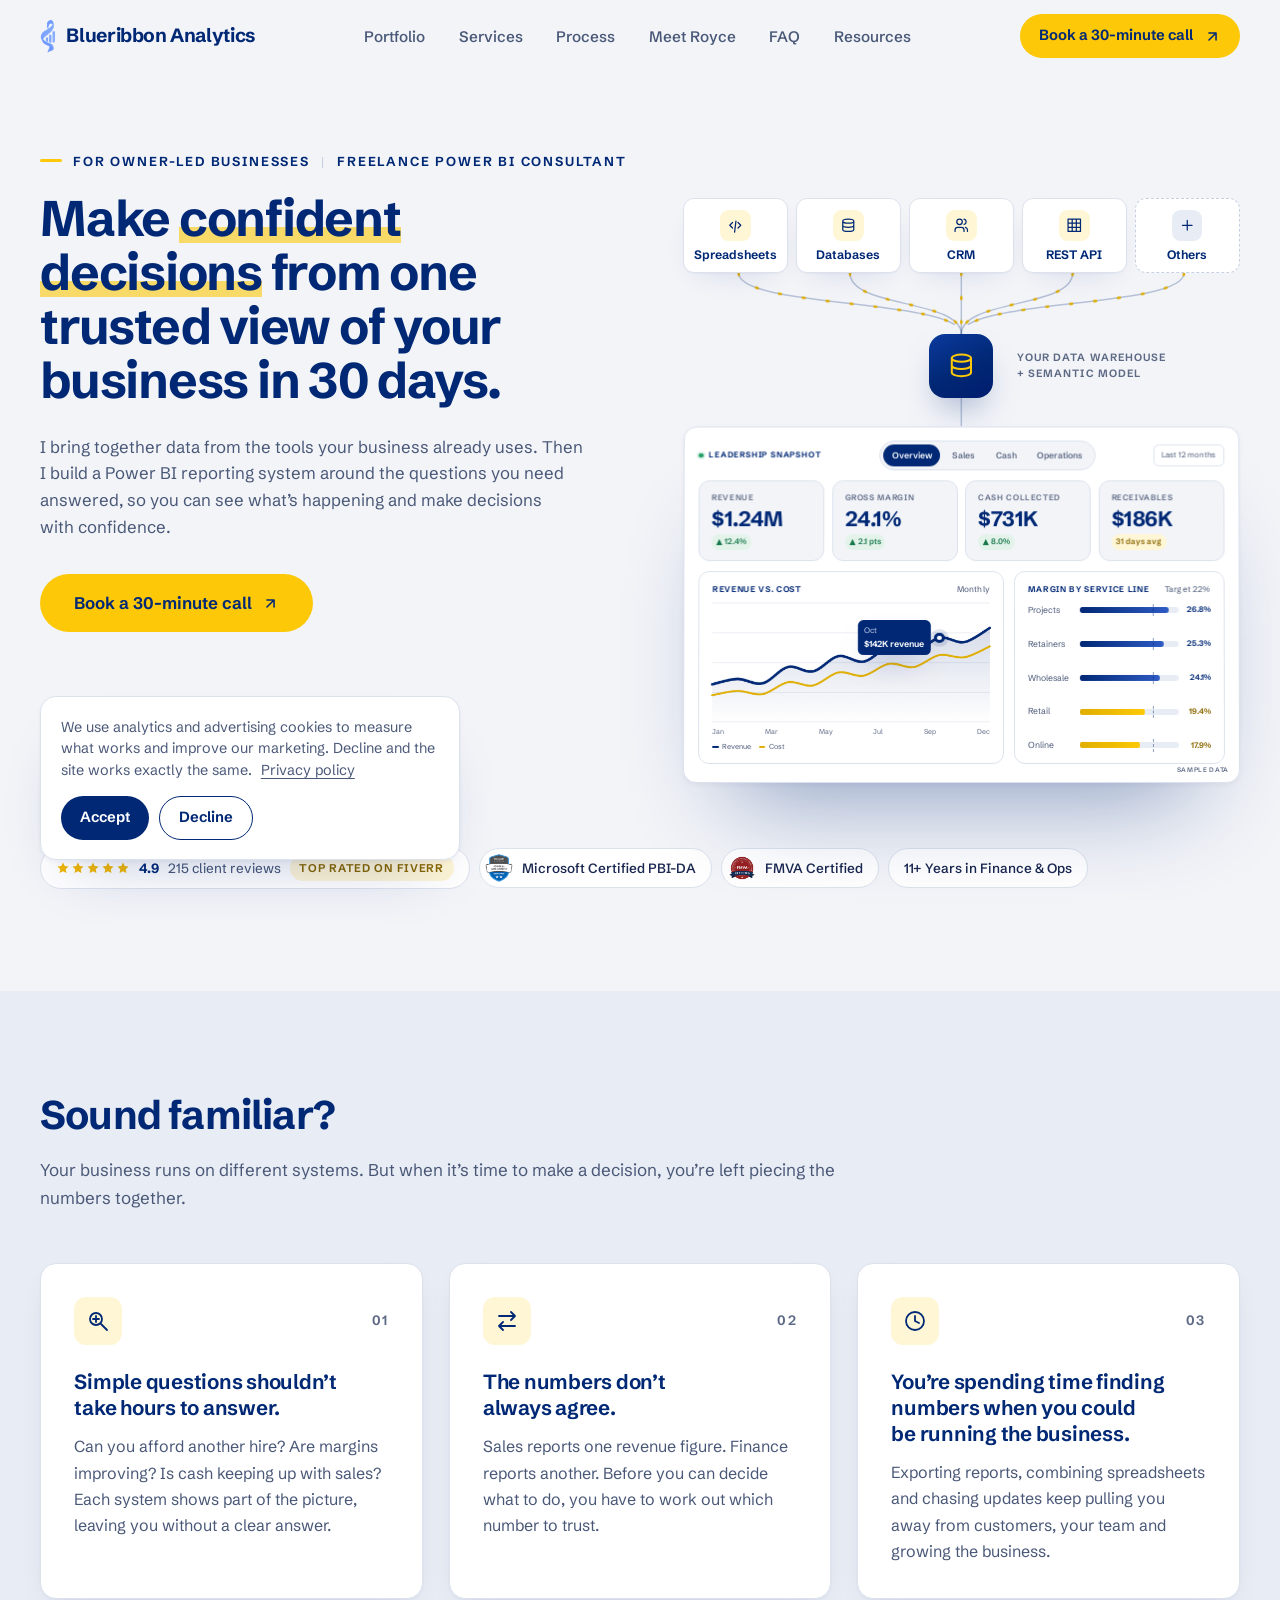
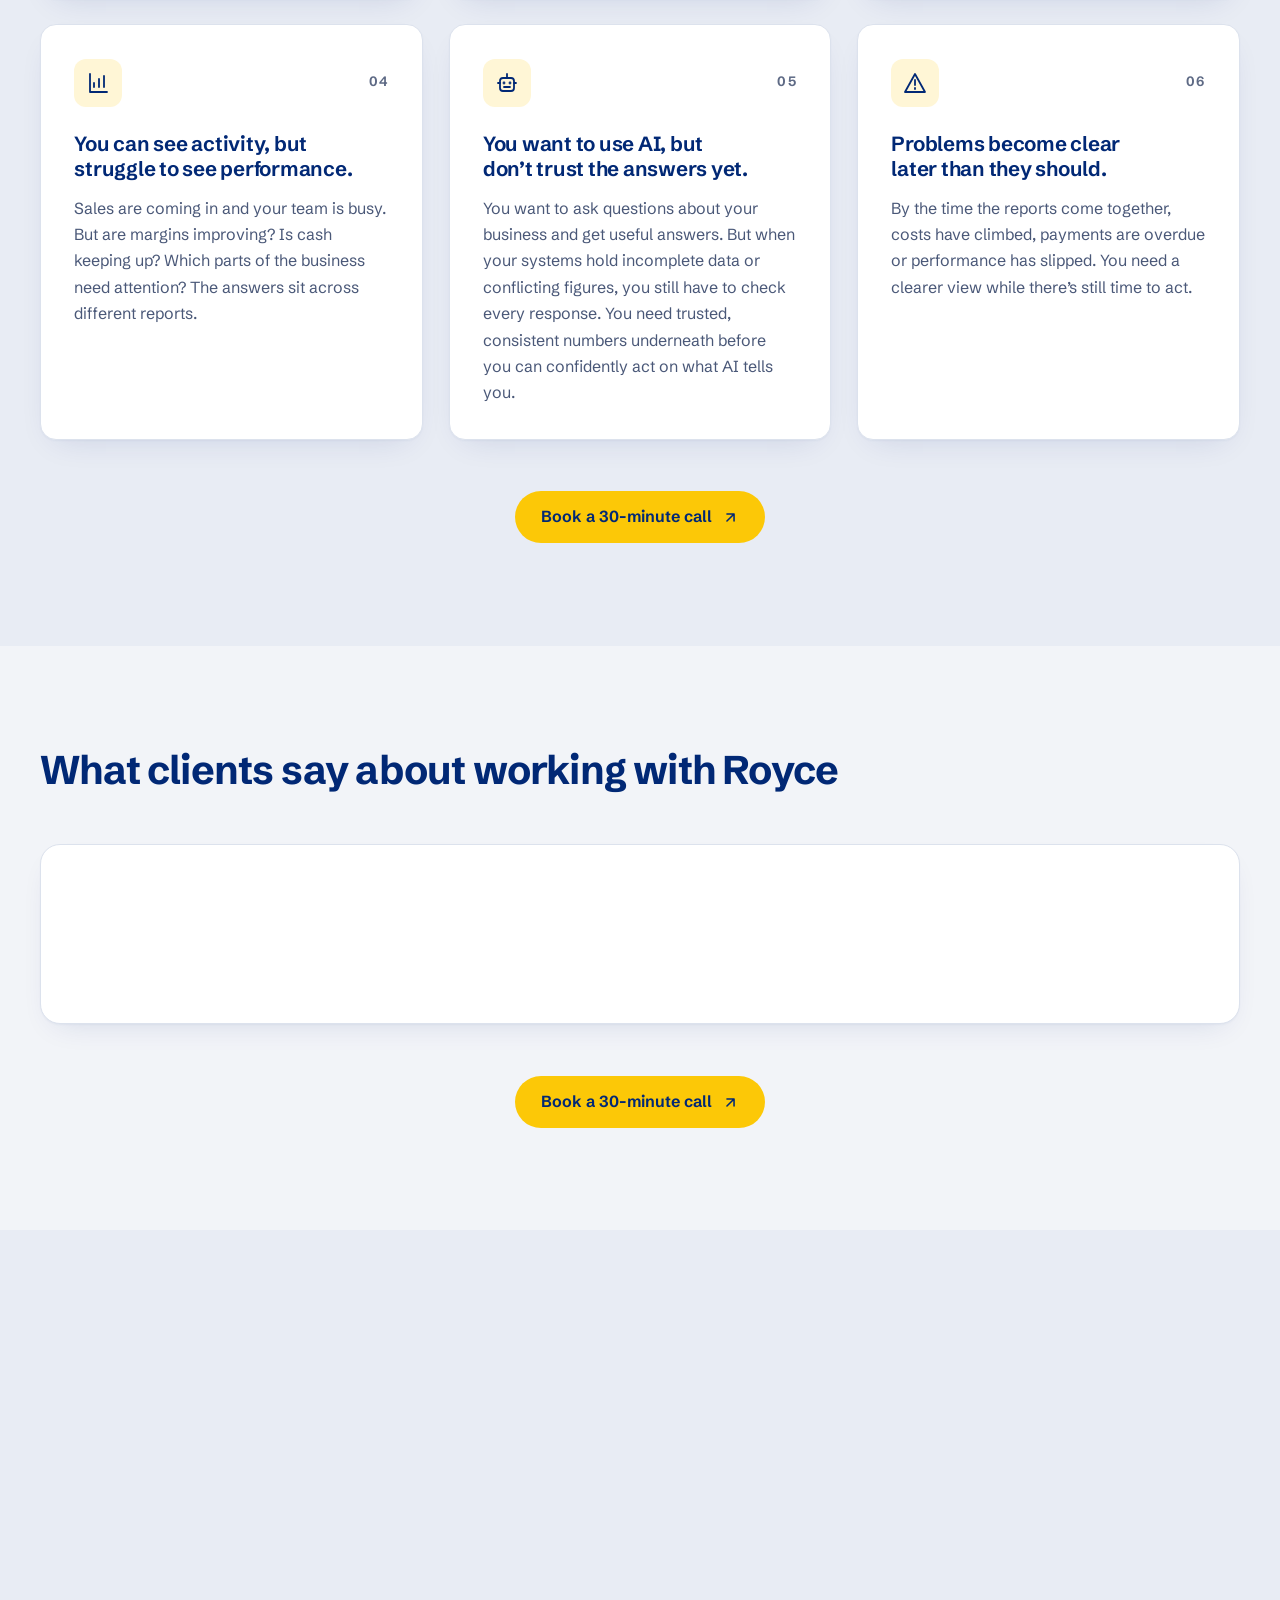
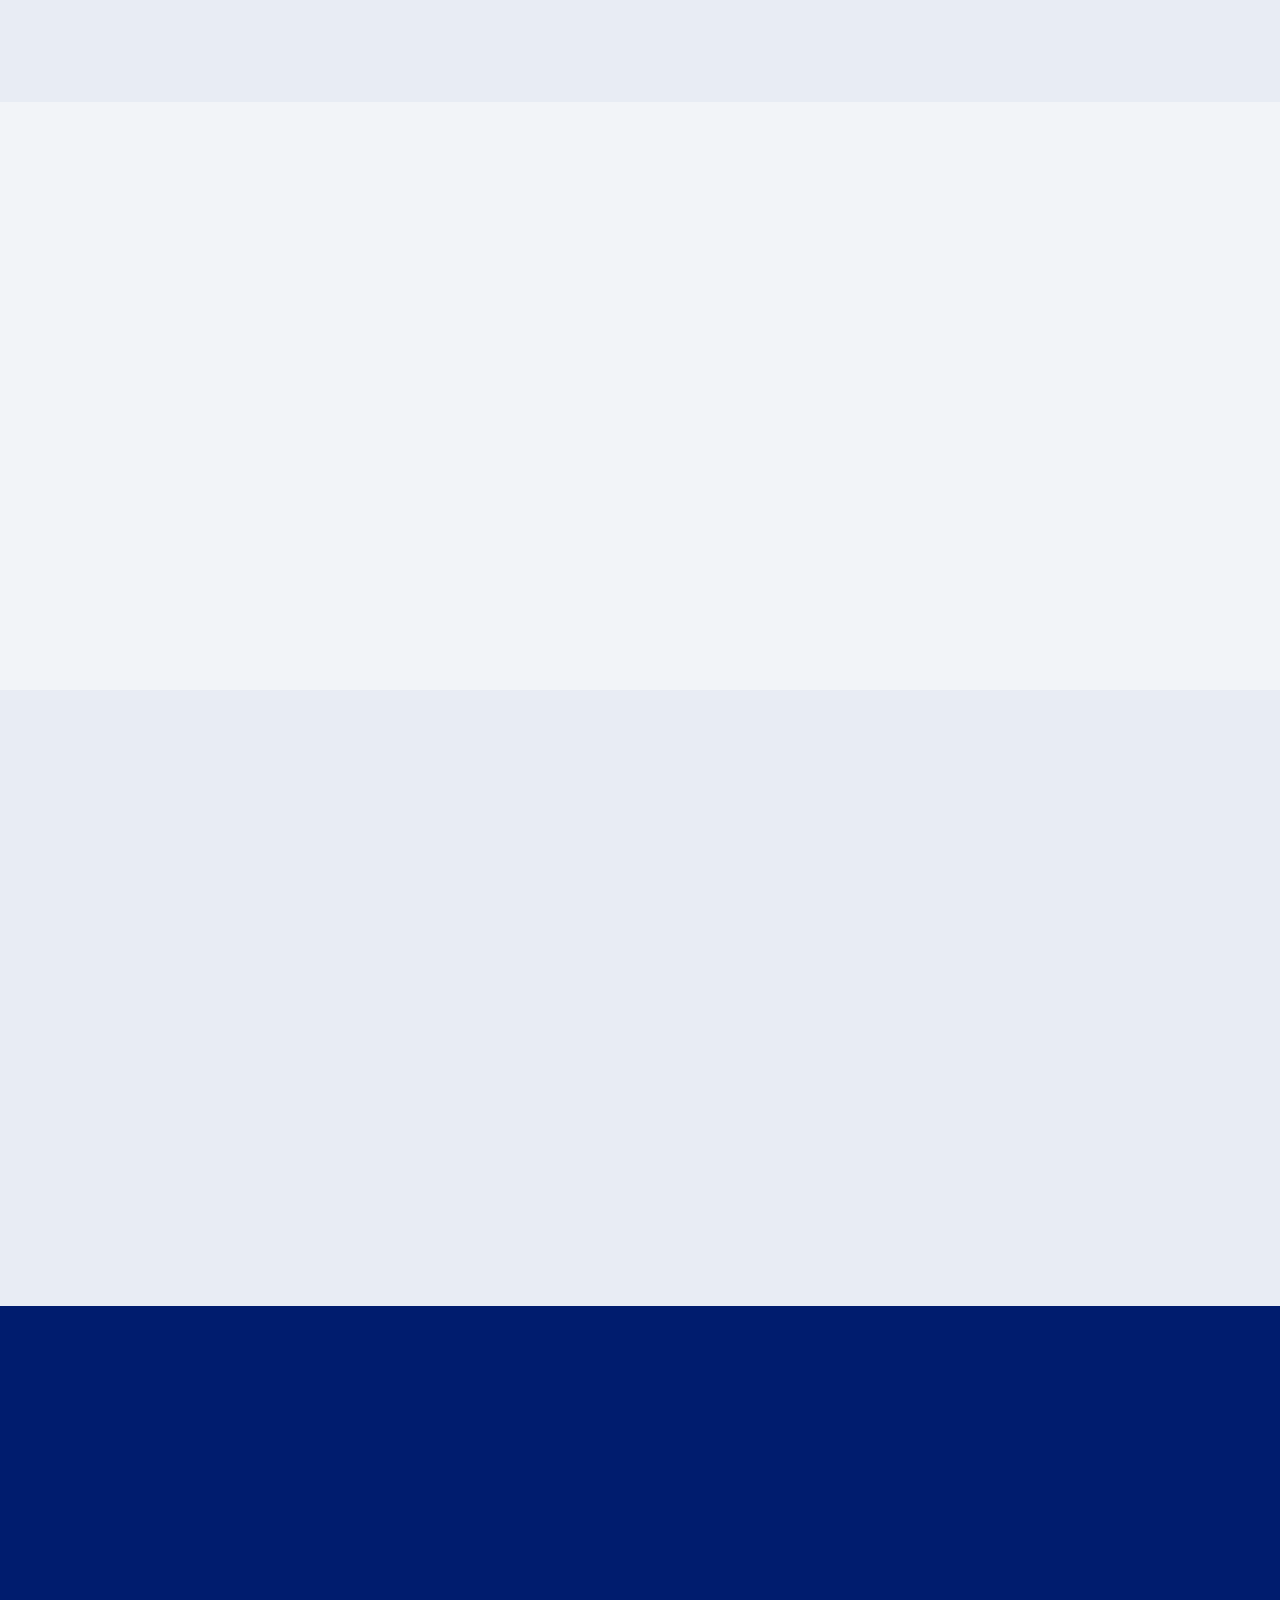
==== commit 730a2243: "Refresh cached navigation script on index.html" ====
--- a/index.html
+++ b/index.html
@@ -648,6 +648,6 @@
 (function(){var i,hd;function sp(n){Array.prototype.slice.call(n.childNodes).forEach(function(c){if(c.nodeType===3){var f=document.createDocumentFragment();c.nodeValue.split(/(\s+)/).forEach(function(p){if(!p)return;if(/^\s+$/.test(p)){f.appendChild(document.createTextNode(' '));return}var o=document.createElement('span'),t=document.createElement('span');o.className='w';if(hd)o.setAttribute('aria-hidden','true');t.textContent=p;t.style.setProperty('--k',i++);o.appendChild(t);f.appendChild(o)});n.replaceChild(f,c)}else if(c.nodeType===1){sp(c)}})}
 Array.prototype.slice.call(document.querySelectorAll('.split')).forEach(function(e){i=0;hd=/^H[1-6]$/.test(e.tagName);if(hd)e.setAttribute('aria-label',e.textContent.replace(/\s+/g,' ').trim());sp(e)})})();
 </script>
-<script src="js/main.js?v=20261029a" defer></script>
+<script src="js/main.js?v=20261102-nav" defer></script>
 </body>
 </html>
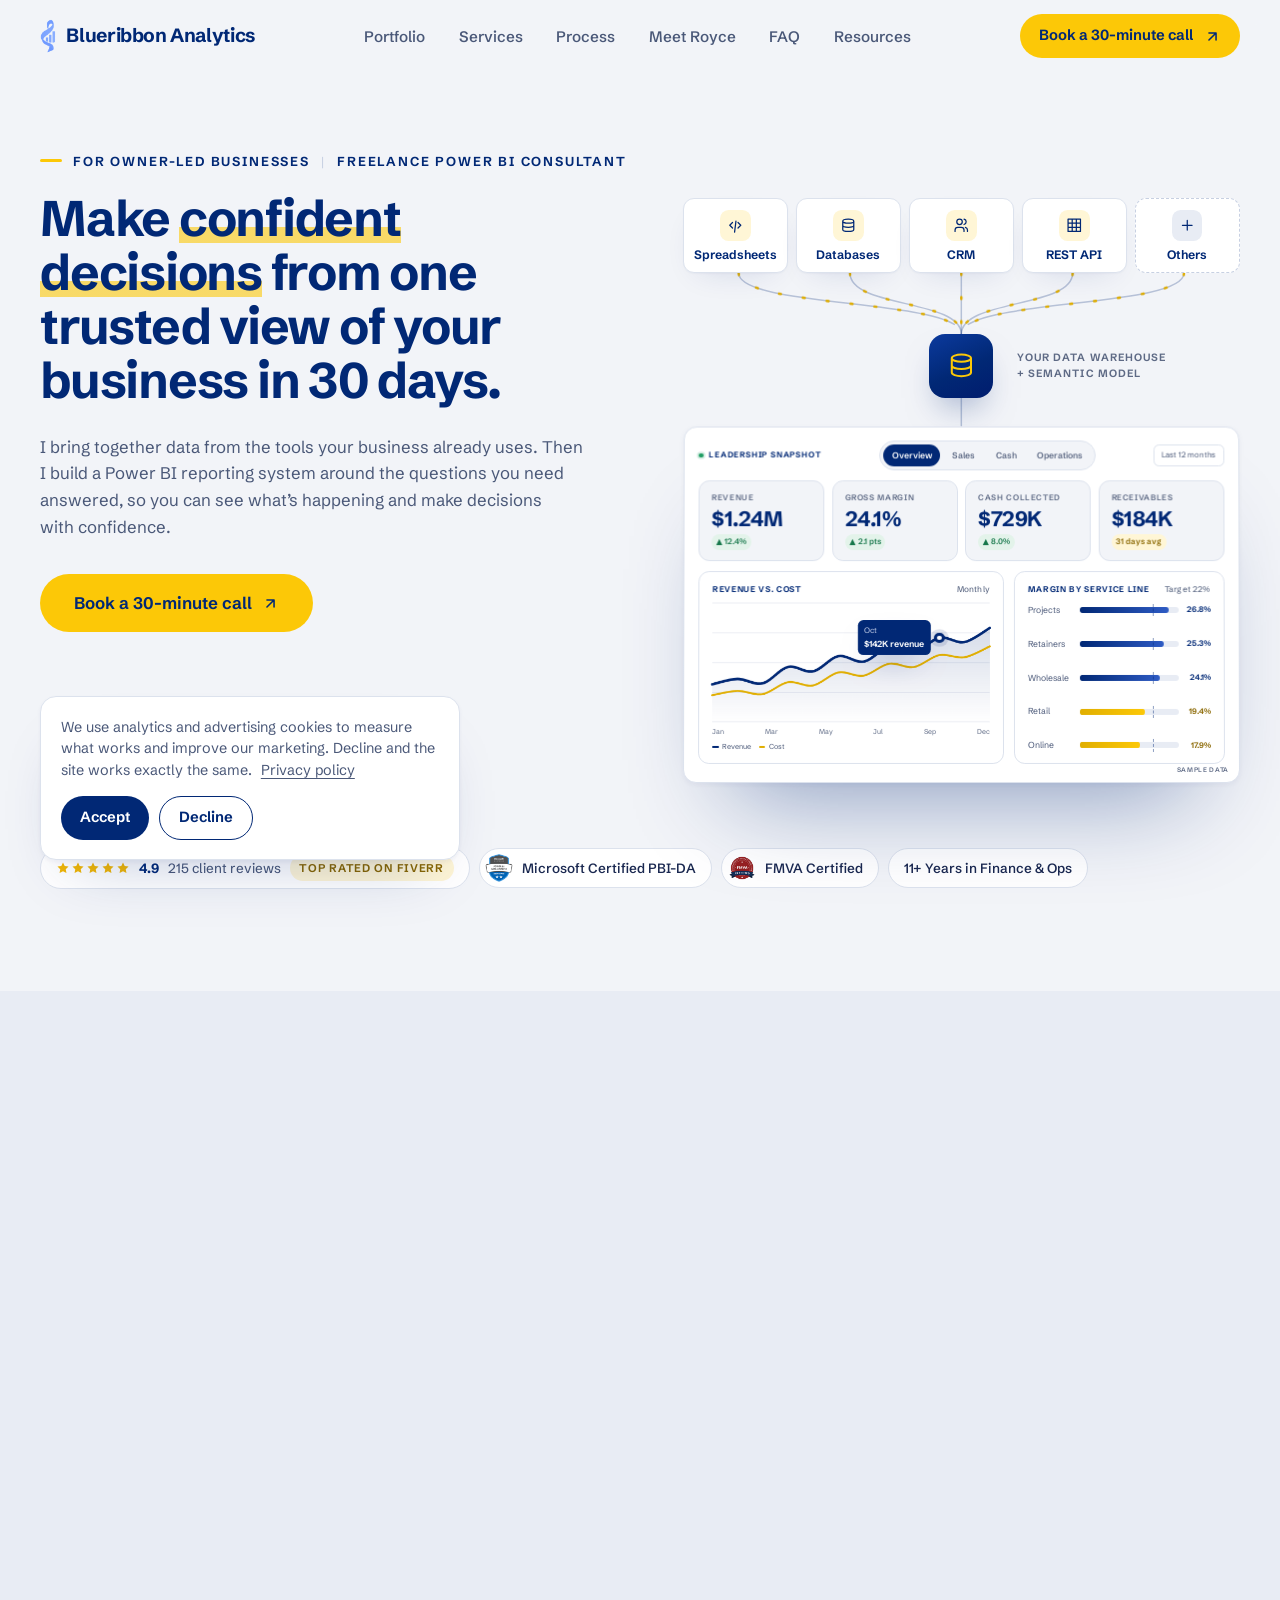
==== commit 569eaee2: "Load latest section-link correction on all pages" ====
--- a/index.html
+++ b/index.html
@@ -648,6 +648,6 @@
 (function(){var i,hd;function sp(n){Array.prototype.slice.call(n.childNodes).forEach(function(c){if(c.nodeType===3){var f=document.createDocumentFragment();c.nodeValue.split(/(\s+)/).forEach(function(p){if(!p)return;if(/^\s+$/.test(p)){f.appendChild(document.createTextNode(' '));return}var o=document.createElement('span'),t=document.createElement('span');o.className='w';if(hd)o.setAttribute('aria-hidden','true');t.textContent=p;t.style.setProperty('--k',i++);o.appendChild(t);f.appendChild(o)});n.replaceChild(f,c)}else if(c.nodeType===1){sp(c)}})}
 Array.prototype.slice.call(document.querySelectorAll('.split')).forEach(function(e){i=0;hd=/^H[1-6]$/.test(e.tagName);if(hd)e.setAttribute('aria-label',e.textContent.replace(/\s+/g,' ').trim());sp(e)})})();
 </script>
-<script src="js/main.js?v=20261102-nav" defer></script>
+<script src="js/main.js?v=20261102-nav2" defer></script>
 </body>
 </html>
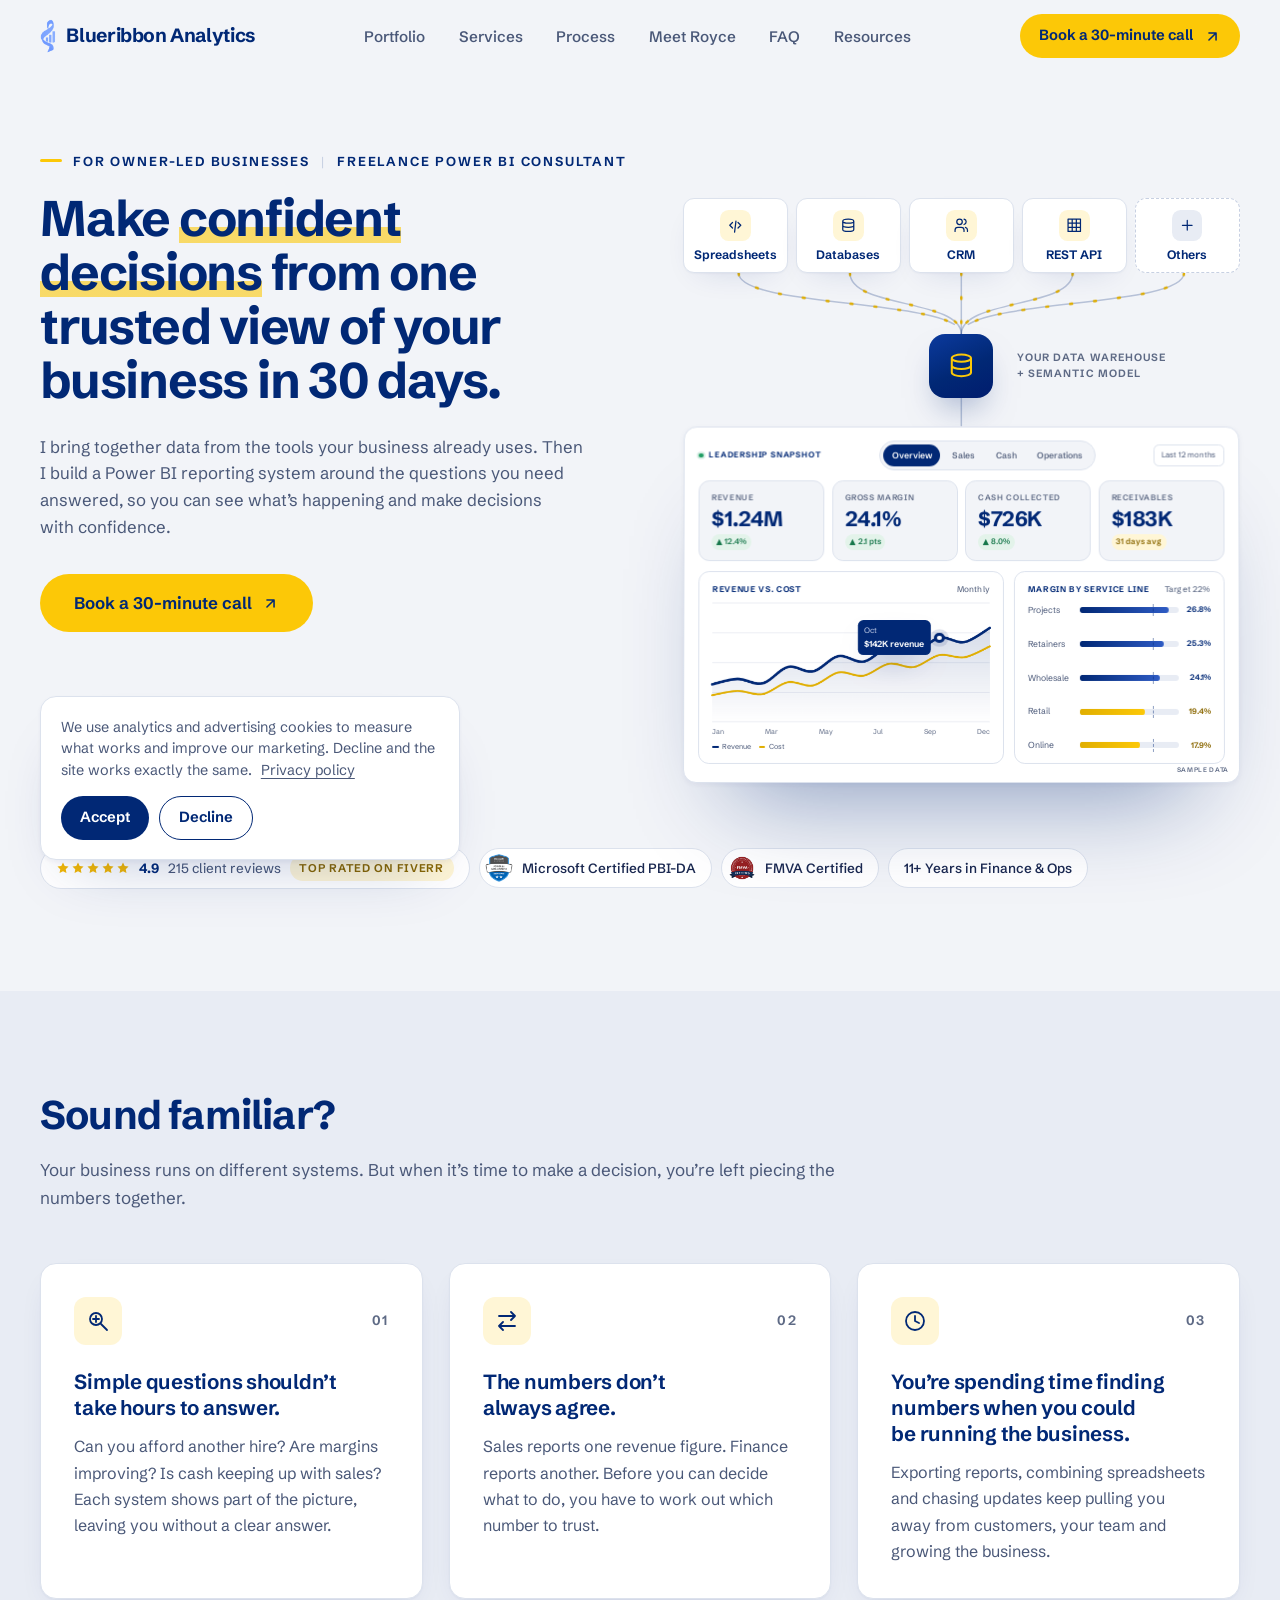
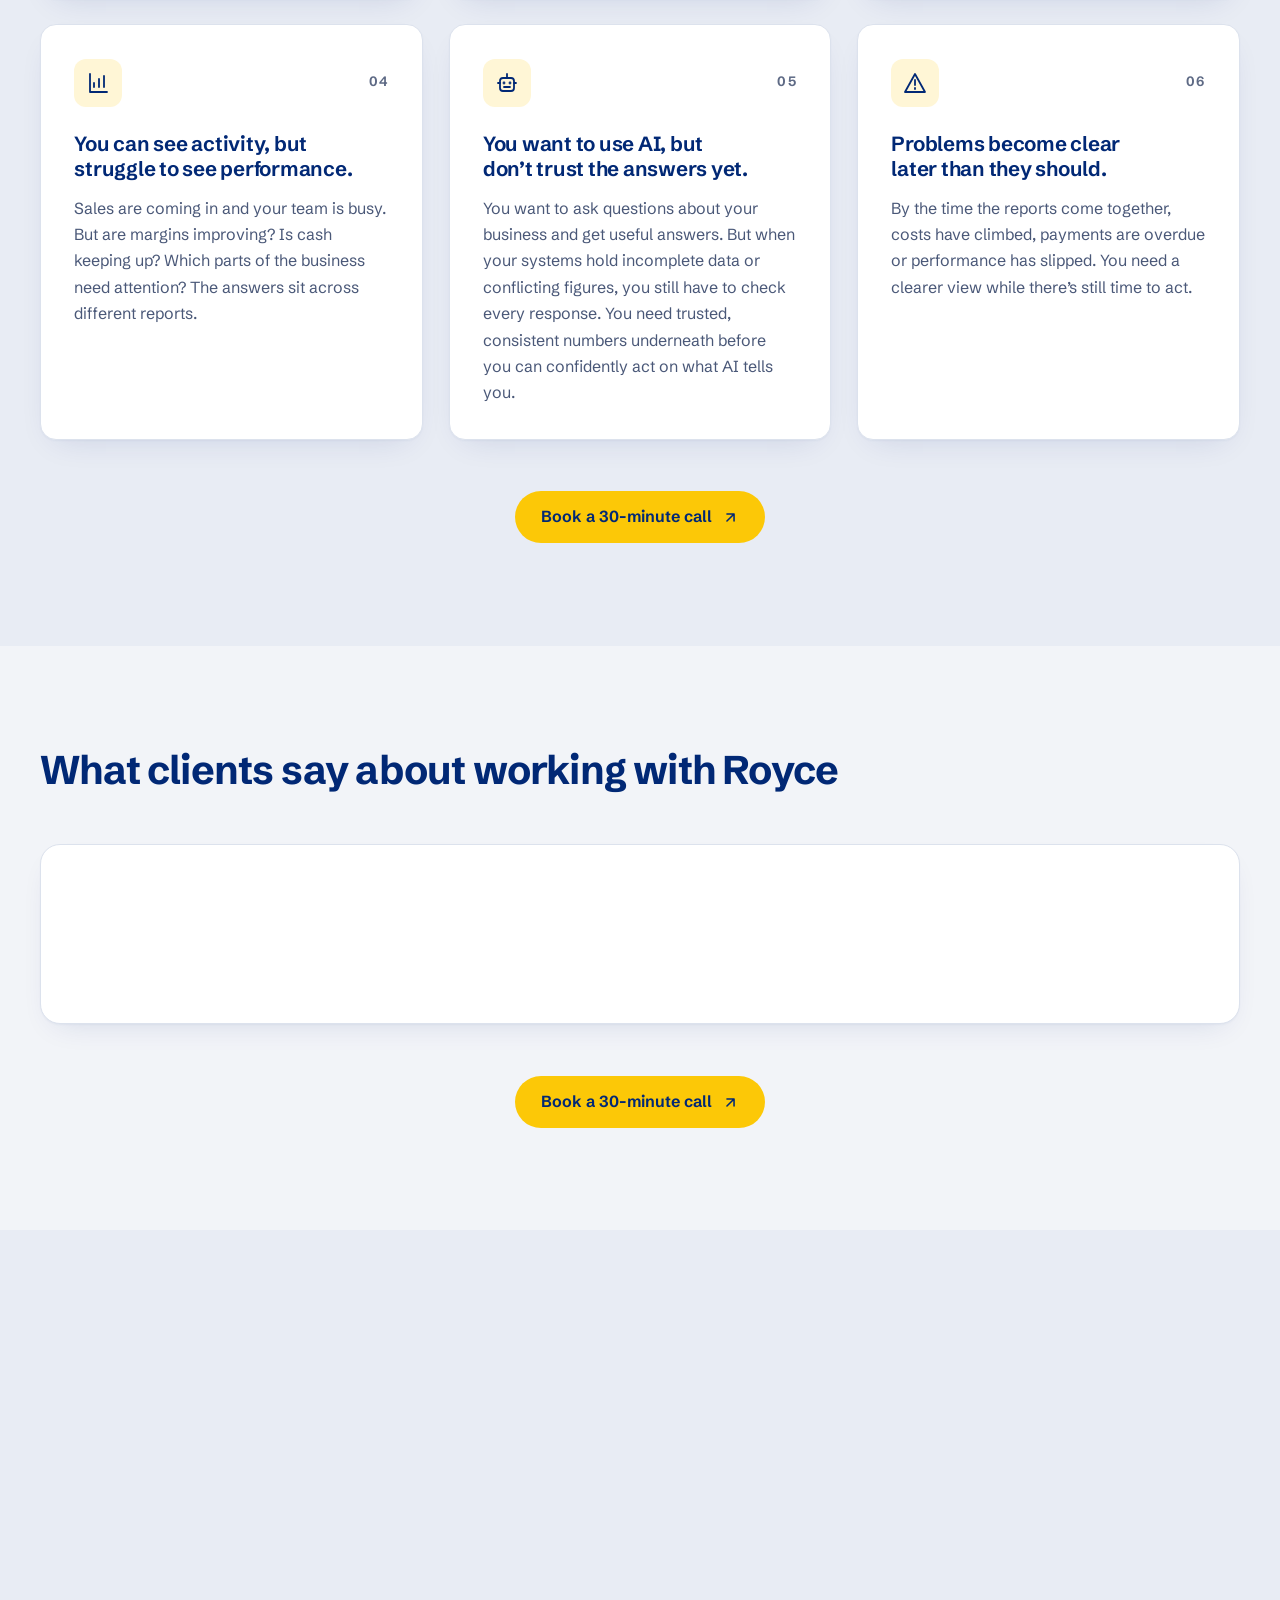
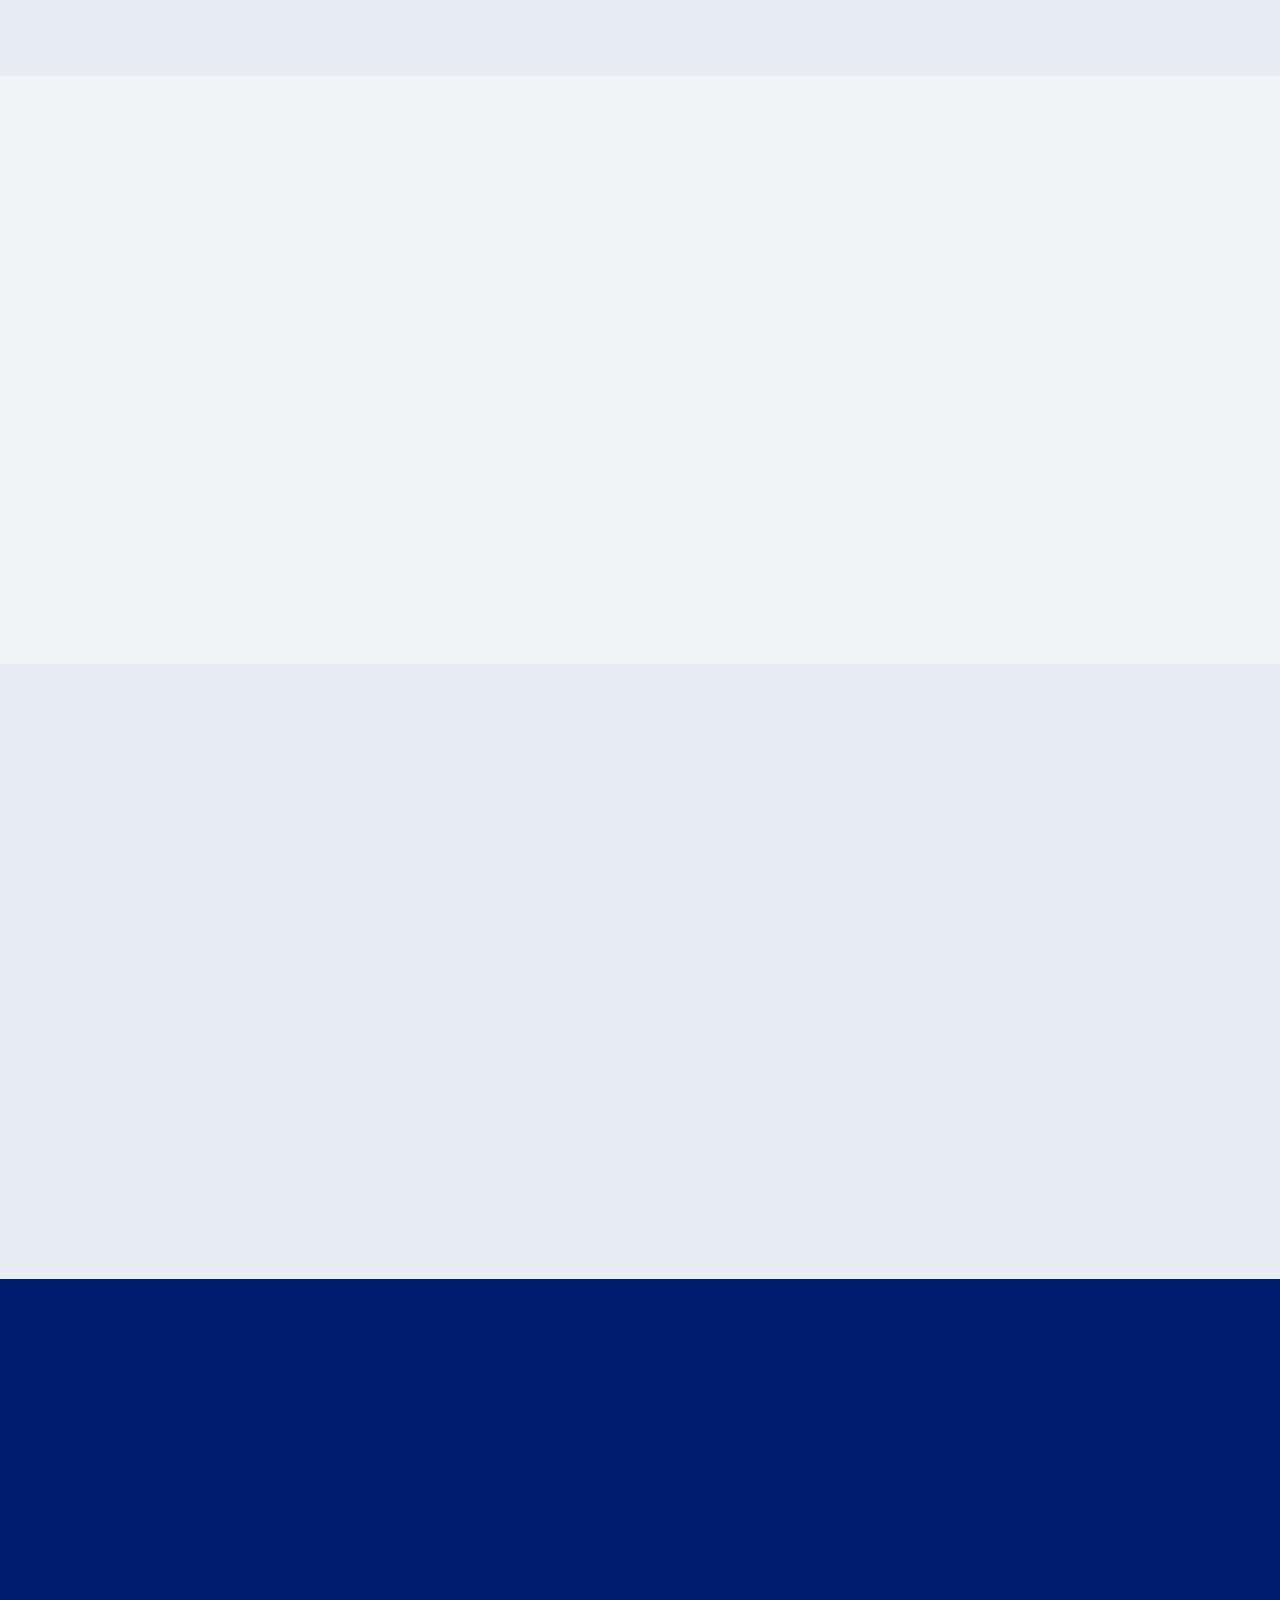
==== commit 85225f12: "Align homepage metadata, offer schema and service copy with owner-led business positioning" ====
--- a/index.html
+++ b/index.html
@@ -4,7 +4,7 @@
 <meta charset="utf-8">
 <meta name="viewport" content="width=device-width, initial-scale=1">
 <title>Freelance Power BI Consultant | Reporting Systems for Confident Decisions | Blueribbon</title>
-<meta name="description" content="Freelance Power BI consultant for owner-led and founder-led businesses. I connect your accounting, CRM, operations and spreadsheet data into one trusted reporting system, live in 30 days.">
+<meta name="description" content="Power BI reporting systems for owner-led businesses. I connect your existing tools and build reporting around your business questions, so you can make confident decisions.">
 <meta name="keywords" content="freelance Power BI consultant, Power BI reporting system, Power BI dashboard, business reporting system, data warehouse, Power BI contract, BI consultant, Royce Mekolle, Blueribbon Analytics">
 <meta name="author" content="Royce Mekolle">
 <meta name="robots" content="index, follow, max-image-preview:large">
@@ -13,7 +13,7 @@
 <meta property="og:type" content="website">
 <meta property="og:site_name" content="Blueribbon Analytics">
 <meta property="og:title" content="Make confident decisions from one trusted view of your business in 30 days">
-<meta property="og:description" content="Freelance Power BI consultant for owner-led and founder-led businesses. I connect your accounting, CRM, operations and spreadsheet data into one trusted reporting system, live in 30 days.">
+<meta property="og:description" content="Power BI reporting systems for owner-led businesses. I connect your existing tools and build reporting around your business questions, so you can make confident decisions.">
 <meta property="og:url" content="https://blueribbonanalytics.com/">
 <meta property="og:image" content="https://blueribbonanalytics.com/og-image.png">
 <meta property="og:image:width" content="1200">
@@ -21,7 +21,7 @@
 <meta property="og:locale" content="en_US">
 <meta name="twitter:card" content="summary_large_image">
 <meta name="twitter:title" content="Make confident decisions from one trusted view of your business in 30 days">
-<meta name="twitter:description" content="Freelance Power BI consultant for owner-led and founder-led businesses. I connect your accounting, CRM, operations and spreadsheet data into one trusted reporting system, live in 30 days.">
+<meta name="twitter:description" content="Power BI reporting systems for owner-led businesses. I connect your existing tools and build reporting around your business questions, so you can make confident decisions.">
 <meta name="twitter:image" content="https://blueribbonanalytics.com/og-image.png">
 
 <script type="application/ld+json">
@@ -31,11 +31,11 @@
   "name": "Blueribbon Analytics",
   "url": "https://blueribbonanalytics.com/",
   "image": "https://blueribbonanalytics.com/og-image.png",
-  "description": "Blueribbon Analytics connects the accounting, CRM, operations and spreadsheet data owner-led and founder-led businesses already use into one Power BI reporting system, so decision makers get one trusted view of the business.",
+  "description": "Blueribbon Analytics connects data from the tools owner-led businesses already use and builds Power BI reporting systems around the questions they need answered, so they can make decisions with confidence.",
   "priceRange": "From $2,500",
   "audience": {
     "@type": "BusinessAudience",
-    "audienceType": "Owner-led or founder-led businesses"
+    "audienceType": "Owner-led businesses"
   },
   "knowsAbout": [
     "Power BI",
@@ -63,7 +63,7 @@
   "makesOffer": {
     "@type": "Offer",
     "name": "Custom Power BI reporting system",
-    "description": "A Power BI reporting system built in 30 days that connects accounting, CRM, operations, spreadsheet and other business data in a secure data warehouse, with optional ongoing management after launch.",
+    "description": "A Power BI reporting system built around your business questions using data from your existing tools. The core system is typically live in 30 days, with a fixed project price and optional ongoing management after launch.",
     "priceSpecification": {
       "@type": "PriceSpecification",
       "price": "2500",
@@ -456,12 +456,12 @@
     <article class="glass pain" data-reveal>
       <div class="pain-top"><span class="ico"><svg aria-hidden="true" viewBox="0 0 24 24"><use href="#i-grid"/></svg></span><span class="pain-no">01</span></div>
       <h3>Custom Power BI reporting systems</h3>
-      <p>Get one clear view of revenue, cash, margin and performance. I build reporting around the questions you need answered, with figures checked against your source systems.</p>
+      <p>Get reporting built around the questions you need answered, with figures checked against your source systems. See what’s happening in your business and make decisions with confidence.</p>
     </article>
     <article class="glass pain" data-reveal style="--i:1">
       <div class="pain-top"><span class="ico"><svg aria-hidden="true" viewBox="0 0 24 24"><use href="#i-db"/></svg></span><span class="pain-no">02</span></div>
       <h3>Data connections and integration</h3>
-      <p>Bring data from accounting, CRM, operations platforms and spreadsheets together in a trusted data layer. Reduce manual exports and create a consistent foundation for reporting and AI tools to work from.</p>
+      <p>Bring data from the tools your business already uses together in a trusted data layer. Reduce manual exports and create a consistent foundation for reporting and AI tools to work from.</p>
     </article>
     <article class="glass pain" data-reveal style="--i:2">
       <div class="pain-top"><span class="ico"><svg aria-hidden="true" viewBox="0 0 24 24"><use href="#i-shield"/></svg></span><span class="pain-no">03</span></div>
